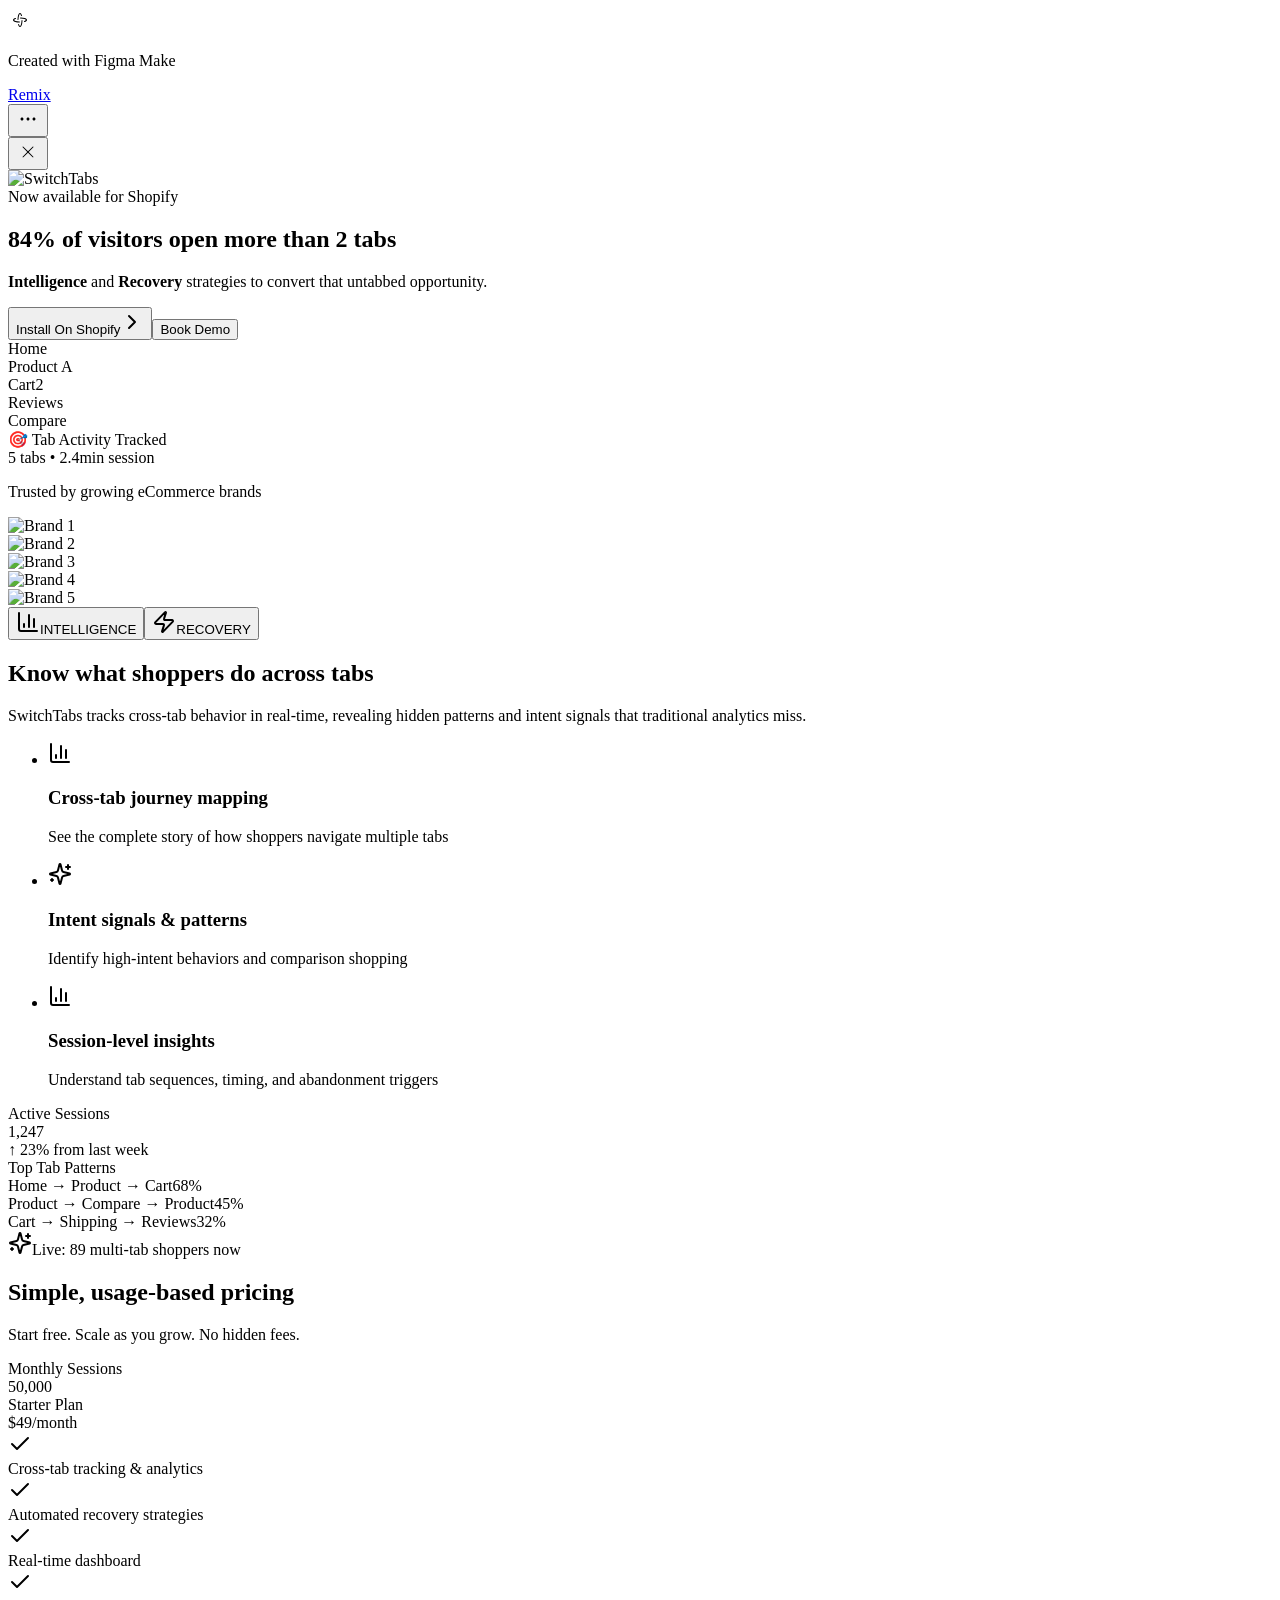
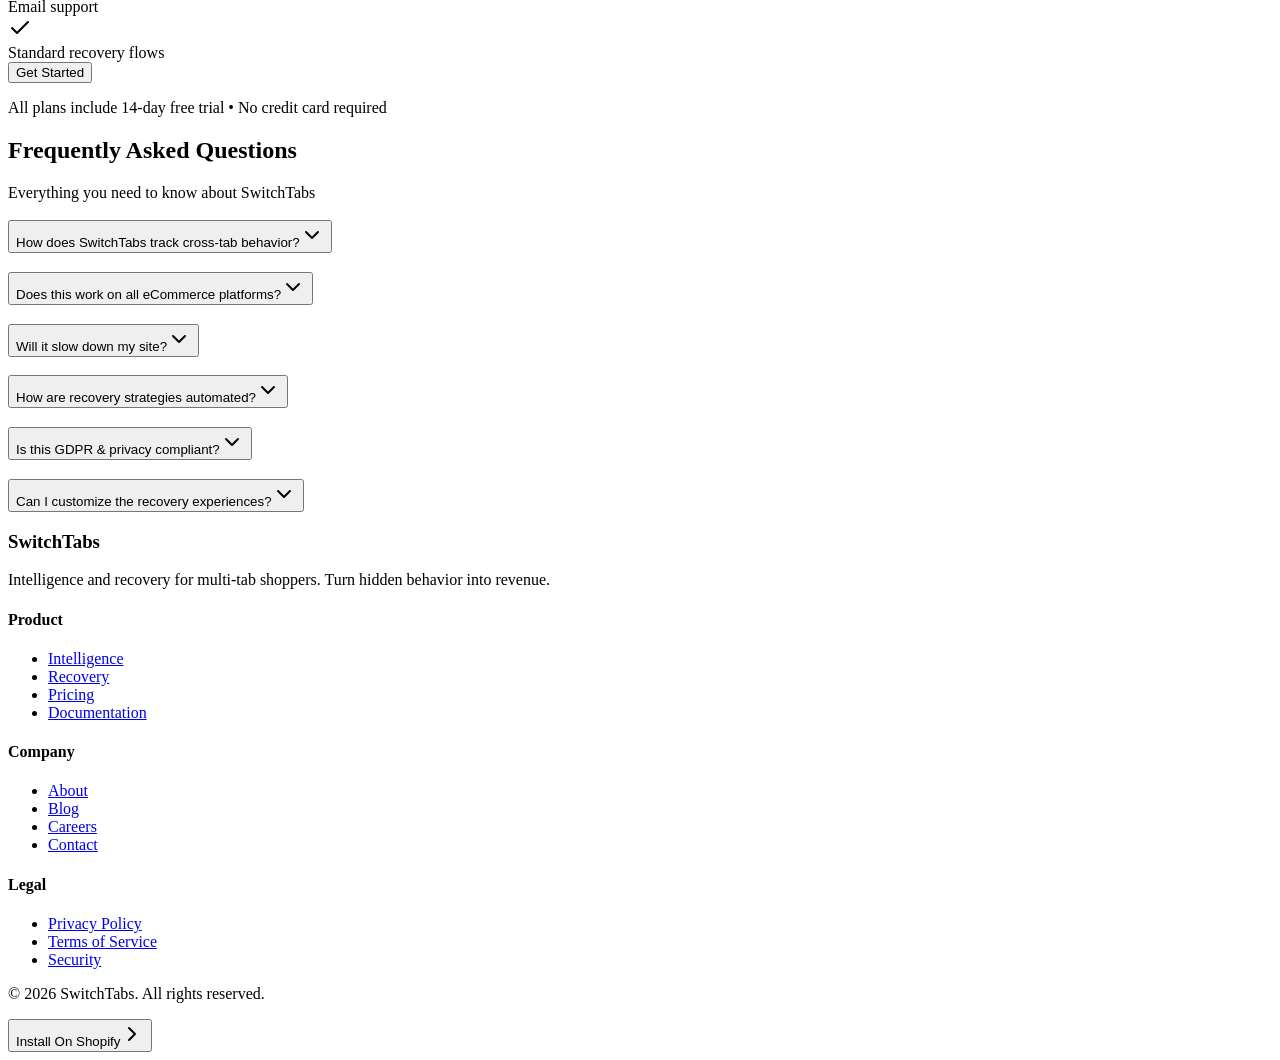
==== index.html @ b279d497 "Rename Landing Page Design Brief.html to index.html" ====
<!DOCTYPE html>
<!-- saved from url=(0042)https://retain-orchid-88160897.figma.site/ -->
<html lang="en"><head><meta http-equiv="Content-Type" content="text/html; charset=UTF-8">
    
    <noscript>
      <style>
        #container {
          display: none;
        }
      </style>
    </noscript>

    <meta name="viewport" content="width=device-width, initial-scale=1">
    <meta name="color-scheme" content="light dark">
    <link rel="preload" href="https://retain-orchid-88160897.figma.site/_runtimes/sites-runtime.524e5e322d8de9afb69804a8611913d7773b389dcc40cdc056641567cb8bf22c.js" as="script" crossorigin="">
    <link rel="preload" href="https://retain-orchid-88160897.figma.site/_components/v2/9f3fc6604e89487a65cb650acb0ac60d84dbb69a.js" as="script" crossorigin="">
    <link rel="preload" href="https://retain-orchid-88160897.figma.site/_json/2f4dde04-8fb4-4e4d-8e6f-ac08b8f3ffda/_index.json" as="fetch">
        <style id="reset-css"> @layer figreset,figoverridable,reset,theme,base,figutils,components,utilities;@layer figoverridable{:root{font-synthesis:none}}@layer figutils{:root{--banner-height:48px;--banner-height-v2:40px;--full-height-with-banner:calc(100dvh - var(--banner-height))}@media (max-width:600px){.banner-v2-container{left:0 !important;right:0 !important;margin:0 auto !important}}.wrapper-with-banner .min-h-screen{min-height:var(--full-height-with-banner)}.wrapper-with-banner .h-screen{height:var(--full-height-with-banner)}}</style><style id="font-faces-0"></style><style id="body-background-color">body:has([data-breakpoint-id="node-0_4"]) { background-color: #fff }</style><style id="ssr-css">#container .css-uwf2km {position: relative; flex: 1 0 0; display: block;}#container .css-fou3uo {min-height: 1px; width: 100%; height: 100dvh;}#container .css-j9f0op {width: 100%; height: 100%;}</style><script>window.__serverRenderedCSSClassNames = {"css-uwf2km":"{\"position\":\"relative\",\"flex\":\"1 0 0\",\"display\":\"block\"}","css-fou3uo":"{\"minHeight\":1,\"width\":\"100%\",\"height\":\"100dvh\"}","css-j9f0op":"{\"width\":\"100%\",\"height\":\"100%\"}"}</script><meta id="meta-o192il" name="description" content="Empowering eCommerce businesses to track multi-tab shopper behavior and recover lost conversions through intelligent insights and automated strategies."><meta id="meta-q2nz3p" name="title" content="Landing Page Design Brief"><meta id="meta-yw3oin" name="robots" content="noindex"><meta id="meta-1ab1uk" name="twitter:card" content="summary_large_image"><meta id="meta-fnr44y" name="twitter:url" content="https://retain-orchid-88160897.figma.site/"><meta id="meta-brqwya" name="twitter:title" content="Landing Page Design Brief"><meta id="meta-2bnjno" name="twitter:description" content="Empowering eCommerce businesses to track multi-tab shopper behavior and recover lost conversions through intelligent insights and automated strategies."><meta id="meta-ixkr9v" property="og:title" content="Landing Page Design Brief"><meta id="meta-ahj6fz" property="og:description" content="Empowering eCommerce businesses to track multi-tab shopper behavior and recover lost conversions through intelligent insights and automated strategies."><meta id="meta-zfz6ci" property="og:type" content="website"><meta id="meta-oncyjb" property="og:url" content="https://retain-orchid-88160897.figma.site/"><meta id="meta-wm6vya" property="og:site_name" content="Landing Page Design Brief"><title id="title-snx2u8">Landing Page Design Brief</title>
    <link rel="stylesheet" href="./Landing Page Design Brief_files/9f3fc6604e89487a65cb650acb0ac60d84dbb69a.css">
  <style>
        .captureFixedShim { position: absolute !important; }
        .captureStickyShim { position: static !important; }
        .captureHeaderShim { position: relative !important; }
    </style></head>
  <body>
    
    
    <script data-template-id="country-code">window.__cf_country = "US"</script>
    <script type="module">
      import {SitesRuntime} from '/_runtimes/sites-runtime.524e5e322d8de9afb69804a8611913d7773b389dcc40cdc056641567cb8bf22c.js';
      const sitesRuntime = new SitesRuntime({
        container: document.getElementById('container'),
        env: 'published',
        bundleId: '2f4dde04-8fb4-4e4d-8e6f-ac08b8f3ffda',
        
        loadComponentsOverNetwork: true,
        assetsVersion: 'v11',
        fontsVersion: 'v1',
        videosVersion: 'v1',
        codeComponentsVersion: 'v2',
        withBaseStyles: false,
        reportingDomain: "https://www.figma.com",
        bundleCreationDate: '2026-05-12 19:03:16 UTC',
        isFigmake: true,
        enableMetaTags: true,
      });
    </script>
    
    <div id="container"><div><div class="css-dfrnoq css-tiz6eh css-9lfs0e banner-v2-container"><div class="css-jz9nkp"><svg width="24" height="24" fill="none" viewBox="0 0 24 24"><path fill="currentColor" d="M13.992 12a.5.5 0 0 1 .5.507l-.002.172c-.049 1.564-.265 2.983-.598 4.064-.189.615-.425 1.149-.71 1.54-.276.38-.67.717-1.182.717-.513 0-.906-.337-1.183-.717-.284-.391-.52-.925-.71-1.54l-.055-.185c-.09-.322.175-.626.508-.605a.52.52 0 0 1 .467.375l.036.121c.173.561.369.98.563 1.246.2.276.333.305.374.305s.172-.028.374-.305c.194-.266.39-.685.562-1.246.3-.977.507-2.304.554-3.799l.002-.158a.5.5 0 0 1 .5-.492M7.44 10.054c.322-.091.625.173.606.506a.52.52 0 0 1-.374.467l-.122.037c-.56.172-.98.368-1.246.562-.277.202-.304.335-.304.374 0 .04.027.172.304.374.267.194.685.39 1.246.563.977.3 2.304.506 3.8.553l.157.002a.5.5 0 0 1-.015 1l-.171-.003c-1.564-.049-2.983-.264-4.065-.596-.614-.19-1.148-.426-1.54-.71C5.336 12.906 5 12.513 5 12s.336-.906.716-1.183c.392-.284.926-.52 1.54-.71zm5.238-.543c1.564.048 2.983.264 4.065.596.615.19 1.149.426 1.54.71.38.277.717.67.717 1.183s-.337.906-.717 1.183c-.391.284-.925.52-1.54.71q-.09.027-.185.053c-.322.09-.625-.174-.605-.508a.52.52 0 0 1 .374-.465l.122-.037c.561-.172.98-.368 1.246-.562.277-.202.305-.335.305-.374 0-.04-.028-.172-.305-.374-.267-.194-.685-.39-1.246-.562-.977-.301-2.304-.508-3.799-.554l-.158-.002a.5.5 0 0 1 .015-1zM12 5c.512 0 .906.337 1.182.717.285.391.521.925.71 1.54q.028.09.054.183a.484.484 0 0 1-.508.606.52.52 0 0 1-.467-.375l-.035-.12c-.172-.561-.368-.98-.562-1.246C12.172 6.028 12.039 6 12 6c-.04 0-.174.029-.374.305-.194.266-.39.685-.563 1.246-.31 1.01-.52 2.393-.558 3.949A.51.51 0 0 1 10 12a.49.49 0 0 1-.495-.5c.038-1.634.257-3.12.602-4.243.19-.615.426-1.149.71-1.54.277-.38.67-.717 1.183-.717"></path></svg></div><div class="css-tac7ah css-fv2w59 css-jz9nkp"><p>Created with Figma Make</p></div><div class="css-btxgt9 css-1oikgb"><a target="_blank" class="css-1rac9t css-jiif37 css-1tgquk css-s68fi5" href="https://www.figma.com/community/file/1635022629105090418?openSignupModal=true" rel="noreferrer">Remix</a><div class="css-jynhwj css-1oikgb"><button class="css-j6tnvc css-5zh4d7" title="More options" aria-label="More options"><svg width="24" height="24" fill="none" viewBox="0 0 24 24"><path fill="currentColor" d="M6 10.5C6.82843 10.5 7.5 11.1716 7.5 12C7.5 12.8284 6.82843 13.5 6 13.5C5.17157 13.5 4.5 12.8284 4.5 12C4.5 11.1716 5.17157 10.5 6 10.5ZM12 10.5C12.8284 10.5 13.5 11.1716 13.5 12C13.5 12.8284 12.8284 13.5 12 13.5C11.1716 13.5 10.5 12.8284 10.5 12C10.5 11.1716 11.1716 10.5 12 10.5ZM18 10.5C18.8284 10.5 19.5 11.1716 19.5 12C19.5 12.8284 18.8284 13.5 18 13.5C17.1716 13.5 16.5 12.8284 16.5 12C16.5 11.1716 17.1716 10.5 18 10.5Z"></path></svg></button></div><div class="css-jynhwj css-1oikgb"><button class="css-j6tnvc css-5zh4d7" aria-label="Close" title="Close"><svg width="24" height="24" fill="none" viewBox="0 0 24 24"><path fill="currentColor" d="M16.6465 6.64648C16.8417 6.45122 17.1583 6.45122 17.3535 6.64648C17.5488 6.84175 17.5488 7.15825 17.3535 7.35352L12.707 12L17.3535 16.6465C17.5488 16.8417 17.5488 17.1583 17.3535 17.3535C17.1583 17.5488 16.8417 17.5488 16.6465 17.3535L12 12.707L7.35352 17.3535C7.15825 17.5488 6.84175 17.5488 6.64648 17.3535C6.45122 17.1583 6.45122 16.8417 6.64648 16.6465L11.293 12L6.64648 7.35352C6.45127 7.15825 6.45124 6.84173 6.64648 6.64648C6.84173 6.45129 7.15827 6.45129 7.35352 6.64648L12 11.293L16.6465 6.64648Z"></path></svg></button></div></div></div><div><div class="tailwind css-uwf2km css-55ua1m"><div class="min-h-screen bg-white"><section class="relative overflow-hidden bg-gradient-to-b from-blue-50 to-white py-20 px-6"><div class="mx-auto max-w-7xl"><div class="text-center"><div class="mb-8 flex justify-center"><img src="./Landing Page Design Brief_files/transparent_logo.baf14903.png" alt="SwitchTabs" class="h-[320px] md:h-[400px] mx-[0px] my-[-164px]"></div><div class="mb-8 inline-flex items-center gap-2 rounded-full border border-blue-200 bg-white px-4 py-2 shadow-sm"><div class="h-2 w-2 rounded-full bg-blue-600 animate-pulse"></div><span class="text-sm text-gray-700">Now available for Shopify</span></div><h1 class="mx-auto mb-6 max-w-4xl text-5xl md:text-6xl lg:text-7xl tracking-tight text-gray-900"><span class="font-bold">84% of visitors</span> open more than 2 tabs</h1><p class="mx-auto mb-8 max-w-2xl text-lg md:text-xl text-gray-600 leading-relaxed"> <strong>Intelligence</strong> and <strong>Recovery</strong> strategies to convert that untabbed opportunity.</p><div class="flex flex-col sm:flex-row gap-4 justify-center items-center mb-12"><button class="group flex items-center gap-2 rounded-lg bg-blue-600 px-8 py-4 text-white shadow-lg hover:bg-blue-700 transition-all hover:shadow-xl">Install On Shopify<svg xmlns="http://www.w3.org/2000/svg" width="24" height="24" viewBox="0 0 24 24" fill="none" stroke="currentColor" stroke-width="2" stroke-linecap="round" stroke-linejoin="round" class="lucide lucide-chevron-right h-5 w-5 group-hover:translate-x-1 transition-transform"><path d="m9 18 6-6-6-6"></path></svg></button><button class="rounded-lg border-2 border-gray-300 bg-white px-8 py-4 text-gray-700 hover:border-gray-400 transition-all">Book Demo</button></div><div class="mx-auto max-w-5xl"><div class="relative mx-auto max-w-4xl"><div class="rounded-t-lg border border-b-0 border-gray-300 bg-gray-100 p-3"><div class="flex items-center gap-2"><div class="flex gap-1.5"><div class="h-3 w-3 rounded-full bg-red-500"></div><div class="h-3 w-3 rounded-full bg-yellow-500"></div><div class="h-3 w-3 rounded-full bg-green-500"></div></div><div class="flex-1 flex gap-2 ml-4"><div class="relative flex items-center gap-2 rounded-t-lg px-4 py-2 bg-white border-t border-x border-gray-300 transition-colors"><span class="text-sm text-gray-700">Home</span></div><div class="relative flex items-center gap-2 rounded-t-lg px-4 py-2 bg-gray-200 hover:bg-gray-300 transition-colors"><span class="text-sm text-gray-700">Product A</span></div><div class="relative flex items-center gap-2 rounded-t-lg px-4 py-2 bg-gray-200 hover:bg-gray-300 transition-colors"><span class="text-sm text-gray-700">Cart</span><span class="flex h-5 w-5 items-center justify-center rounded-full bg-blue-600 text-xs text-white">2</span></div><div class="relative flex items-center gap-2 rounded-t-lg px-4 py-2 bg-gray-200 hover:bg-gray-300 transition-colors"><span class="text-sm text-gray-700">Reviews</span></div><div class="relative flex items-center gap-2 rounded-t-lg px-4 py-2 bg-gray-200 hover:bg-gray-300 transition-colors"><span class="text-sm text-gray-700">Compare</span></div></div></div></div><div class="rounded-b-lg border border-gray-300 bg-white p-12 shadow-2xl"><div class="grid grid-cols-3 gap-6 opacity-60"><div class="h-32 rounded bg-gray-200 animate-pulse"></div><div class="h-32 rounded bg-gray-200 animate-pulse delay-100"></div><div class="h-32 rounded bg-gray-200 animate-pulse delay-200"></div></div></div><div class="absolute -right-8 top-1/2 -translate-y-1/2 rounded-lg border border-blue-300 bg-blue-50 p-4 shadow-lg"><div class="text-sm font-medium text-blue-900">🎯 Tab Activity Tracked</div><div class="text-xs text-blue-700 mt-1">5 tabs • 2.4min session</div></div></div></div><div class="mt-16"><p class="mb-6 text-sm text-gray-500 uppercase tracking-wide">Trusted by growing eCommerce brands</p><div class="flex flex-wrap justify-center items-center gap-8 opacity-60"><div class="h-20"><img src="./Landing Page Design Brief_files/logo_3.2b1b0cbe.png" alt="Brand 1" class="h-full object-contain"></div><div class="h-12"><img src="./Landing Page Design Brief_files/logo_4.e0a86a70.png" alt="Brand 2" class="h-full object-contain"></div><div class="h-20"><img src="./Landing Page Design Brief_files/logo_6.b3190b1f.png" alt="Brand 3" class="h-full object-contain"></div><div class="h-12"><img src="./Landing Page Design Brief_files/logo_7.82c723a5.png" alt="Brand 4" class="h-full object-contain"></div><div class="h-20"><img src="./Landing Page Design Brief_files/logo_9.08905176.png" alt="Brand 5" class="h-full object-contain"></div></div></div></div></div></section><section class="bg-white py-24 px-6 mx-[0px] my-[-87px]"><div class="mx-auto max-w-7xl"><div class="mb-12 flex justify-center"><div class="inline-flex rounded-lg border border-gray-300 bg-gray-50 p-1 shadow-sm"><button class="flex items-center gap-2 rounded-md px-8 py-4 transition-all bg-white text-blue-600 shadow-md"><svg xmlns="http://www.w3.org/2000/svg" width="24" height="24" viewBox="0 0 24 24" fill="none" stroke="currentColor" stroke-width="2" stroke-linecap="round" stroke-linejoin="round" class="lucide lucide-chart-column h-5 w-5"><path d="M3 3v16a2 2 0 0 0 2 2h16"></path><path d="M18 17V9"></path><path d="M13 17V5"></path><path d="M8 17v-3"></path></svg><span>INTELLIGENCE</span></button><button class="flex items-center gap-2 rounded-md px-8 py-4 transition-all text-gray-600 hover:text-gray-900"><svg xmlns="http://www.w3.org/2000/svg" width="24" height="24" viewBox="0 0 24 24" fill="none" stroke="currentColor" stroke-width="2" stroke-linecap="round" stroke-linejoin="round" class="lucide lucide-zap h-5 w-5"><path d="M4 14a1 1 0 0 1-.78-1.63l9.9-10.2a.5.5 0 0 1 .86.46l-1.92 6.02A1 1 0 0 0 13 10h7a1 1 0 0 1 .78 1.63l-9.9 10.2a.5.5 0 0 1-.86-.46l1.92-6.02A1 1 0 0 0 11 14z"></path></svg><span>RECOVERY</span></button></div></div><div class="grid gap-12 lg:grid-cols-2 items-center"><div><h2 class="mb-4 text-4xl md:text-5xl text-gray-900">Know what shoppers do across tabs</h2><p class="mb-6 text-lg text-gray-600 leading-relaxed">SwitchTabs tracks cross-tab behavior in real-time, revealing hidden patterns and intent signals that traditional analytics miss.</p><ul class="space-y-4"><li class="flex gap-4"><div class="flex h-10 w-10 shrink-0 items-center justify-center rounded-lg bg-gray-100"><svg xmlns="http://www.w3.org/2000/svg" width="24" height="24" viewBox="0 0 24 24" fill="none" stroke="currentColor" stroke-width="2" stroke-linecap="round" stroke-linejoin="round" class="lucide lucide-chart-column h-5 w-5 text-blue-600"><path d="M3 3v16a2 2 0 0 0 2 2h16"></path><path d="M18 17V9"></path><path d="M13 17V5"></path><path d="M8 17v-3"></path></svg></div><div><h3 class="mb-1 text-gray-900">Cross-tab journey mapping</h3><p class="text-gray-600">See the complete story of how shoppers navigate multiple tabs</p></div></li><li class="flex gap-4"><div class="flex h-10 w-10 shrink-0 items-center justify-center rounded-lg bg-gray-100"><svg xmlns="http://www.w3.org/2000/svg" width="24" height="24" viewBox="0 0 24 24" fill="none" stroke="currentColor" stroke-width="2" stroke-linecap="round" stroke-linejoin="round" class="lucide lucide-sparkles h-5 w-5 text-blue-600"><path d="M9.937 15.5A2 2 0 0 0 8.5 14.063l-6.135-1.582a.5.5 0 0 1 0-.962L8.5 9.936A2 2 0 0 0 9.937 8.5l1.582-6.135a.5.5 0 0 1 .963 0L14.063 8.5A2 2 0 0 0 15.5 9.937l6.135 1.581a.5.5 0 0 1 0 .964L15.5 14.063a2 2 0 0 0-1.437 1.437l-1.582 6.135a.5.5 0 0 1-.963 0z"></path><path d="M20 3v4"></path><path d="M22 5h-4"></path><path d="M4 17v2"></path><path d="M5 18H3"></path></svg></div><div><h3 class="mb-1 text-gray-900">Intent signals &amp; patterns</h3><p class="text-gray-600">Identify high-intent behaviors and comparison shopping</p></div></li><li class="flex gap-4"><div class="flex h-10 w-10 shrink-0 items-center justify-center rounded-lg bg-gray-100"><svg xmlns="http://www.w3.org/2000/svg" width="24" height="24" viewBox="0 0 24 24" fill="none" stroke="currentColor" stroke-width="2" stroke-linecap="round" stroke-linejoin="round" class="lucide lucide-chart-column h-5 w-5 text-blue-600"><path d="M3 3v16a2 2 0 0 0 2 2h16"></path><path d="M18 17V9"></path><path d="M13 17V5"></path><path d="M8 17v-3"></path></svg></div><div><h3 class="mb-1 text-gray-900">Session-level insights</h3><p class="text-gray-600">Understand tab sequences, timing, and abandonment triggers</p></div></li></ul></div><div class="rounded-2xl border border-gray-200 bg-gradient-to-br from-blue-50 to-white p-8 shadow-xl"><div class="space-y-4"><div class="rounded-lg border border-blue-200 bg-white p-4"><div class="mb-2 text-sm text-gray-600">Active Sessions</div><div class="text-3xl text-gray-900">1,247</div><div class="text-sm text-green-600">↑ 23% from last week</div></div><div class="rounded-lg border border-blue-200 bg-white p-4"><div class="mb-3 text-sm text-gray-600">Top Tab Patterns</div><div class="space-y-2"><div><div class="mb-1 flex justify-between text-sm"><span class="text-gray-700">Home → Product → Cart</span><span class="text-gray-500">68%</span></div><div class="h-2 rounded-full bg-gray-200"><div class="h-2 rounded-full bg-blue-600" style="width: 68%;"></div></div></div><div><div class="mb-1 flex justify-between text-sm"><span class="text-gray-700">Product → Compare → Product</span><span class="text-gray-500">45%</span></div><div class="h-2 rounded-full bg-gray-200"><div class="h-2 rounded-full bg-blue-600" style="width: 45%;"></div></div></div><div><div class="mb-1 flex justify-between text-sm"><span class="text-gray-700">Cart → Shipping → Reviews</span><span class="text-gray-500">32%</span></div><div class="h-2 rounded-full bg-gray-200"><div class="h-2 rounded-full bg-blue-600" style="width: 32%;"></div></div></div></div></div><div class="rounded-lg border border-blue-200 bg-blue-600 p-4 text-white"><div class="flex items-center gap-2"><svg xmlns="http://www.w3.org/2000/svg" width="24" height="24" viewBox="0 0 24 24" fill="none" stroke="currentColor" stroke-width="2" stroke-linecap="round" stroke-linejoin="round" class="lucide lucide-sparkles h-5 w-5"><path d="M9.937 15.5A2 2 0 0 0 8.5 14.063l-6.135-1.582a.5.5 0 0 1 0-.962L8.5 9.936A2 2 0 0 0 9.937 8.5l1.582-6.135a.5.5 0 0 1 .963 0L14.063 8.5A2 2 0 0 0 15.5 9.937l6.135 1.581a.5.5 0 0 1 0 .964L15.5 14.063a2 2 0 0 0-1.437 1.437l-1.582 6.135a.5.5 0 0 1-.963 0z"></path><path d="M20 3v4"></path><path d="M22 5h-4"></path><path d="M4 17v2"></path><path d="M5 18H3"></path></svg><span>Live: 89 multi-tab shoppers now</span></div></div></div></div></div></div></section><section class="bg-gradient-to-b from-white to-gray-50 py-24 px-6"><div class="mx-auto max-w-4xl"><div class="text-center mb-12"><h2 class="mb-4 text-4xl md:text-5xl text-gray-900">Simple, usage-based pricing</h2><p class="text-lg text-gray-600">Start free. Scale as you grow. No hidden fees.</p></div><div class="rounded-2xl border border-gray-200 bg-white p-8 md:p-12 shadow-xl"><div class="mb-8"><div class="mb-6 text-center"><div class="mb-2 text-sm text-gray-600">Monthly Sessions</div><div class="text-5xl text-gray-900">50,000</div></div><span dir="ltr" data-orientation="horizontal" aria-disabled="false" class="relative flex h-6 w-full touch-none items-center" style="--radix-slider-thumb-transform: translateX(-50%);"><span data-orientation="horizontal" class="relative h-2 w-full grow rounded-full bg-gray-200"><span data-orientation="horizontal" class="absolute h-full rounded-full bg-gradient-to-r from-blue-600 to-violet-600" style="left: 0%; right: 80%;"></span></span><span style="transform: var(--radix-slider-thumb-transform); position: absolute; left: calc(20% + 7.2px);"><span role="slider" aria-label="Sessions" aria-valuemin="0" aria-valuemax="5" aria-orientation="horizontal" data-orientation="horizontal" tabindex="0" class="block h-6 w-6 rounded-full bg-white border-2 border-blue-600 shadow-lg hover:bg-blue-50 focus:outline-none focus:ring-4 focus:ring-blue-200" data-radix-collection-item="" aria-valuenow="1" style=""></span></span></span></div><div class="text-center mb-8 py-8 border-y border-gray-200"><div class="mb-2 text-sm text-gray-600">Starter Plan</div><div class="flex items-baseline justify-center gap-2"><span class="text-5xl text-gray-900">$49</span><span class="text-gray-600">/month</span></div></div><div class="space-y-3 mb-8"><div class="flex items-center gap-3"><div class="flex h-6 w-6 shrink-0 items-center justify-center rounded-full bg-blue-100"><svg xmlns="http://www.w3.org/2000/svg" width="24" height="24" viewBox="0 0 24 24" fill="none" stroke="currentColor" stroke-width="2" stroke-linecap="round" stroke-linejoin="round" class="lucide lucide-check h-4 w-4 text-blue-600"><path d="M20 6 9 17l-5-5"></path></svg></div><span class="text-gray-700">Cross-tab tracking &amp; analytics</span></div><div class="flex items-center gap-3"><div class="flex h-6 w-6 shrink-0 items-center justify-center rounded-full bg-blue-100"><svg xmlns="http://www.w3.org/2000/svg" width="24" height="24" viewBox="0 0 24 24" fill="none" stroke="currentColor" stroke-width="2" stroke-linecap="round" stroke-linejoin="round" class="lucide lucide-check h-4 w-4 text-blue-600"><path d="M20 6 9 17l-5-5"></path></svg></div><span class="text-gray-700">Automated recovery strategies</span></div><div class="flex items-center gap-3"><div class="flex h-6 w-6 shrink-0 items-center justify-center rounded-full bg-blue-100"><svg xmlns="http://www.w3.org/2000/svg" width="24" height="24" viewBox="0 0 24 24" fill="none" stroke="currentColor" stroke-width="2" stroke-linecap="round" stroke-linejoin="round" class="lucide lucide-check h-4 w-4 text-blue-600"><path d="M20 6 9 17l-5-5"></path></svg></div><span class="text-gray-700">Real-time dashboard</span></div><div class="flex items-center gap-3"><div class="flex h-6 w-6 shrink-0 items-center justify-center rounded-full bg-blue-100"><svg xmlns="http://www.w3.org/2000/svg" width="24" height="24" viewBox="0 0 24 24" fill="none" stroke="currentColor" stroke-width="2" stroke-linecap="round" stroke-linejoin="round" class="lucide lucide-check h-4 w-4 text-blue-600"><path d="M20 6 9 17l-5-5"></path></svg></div><span class="text-gray-700">Email support</span></div><div class="flex items-center gap-3"><div class="flex h-6 w-6 shrink-0 items-center justify-center rounded-full bg-blue-100"><svg xmlns="http://www.w3.org/2000/svg" width="24" height="24" viewBox="0 0 24 24" fill="none" stroke="currentColor" stroke-width="2" stroke-linecap="round" stroke-linejoin="round" class="lucide lucide-check h-4 w-4 text-blue-600"><path d="M20 6 9 17l-5-5"></path></svg></div><span class="text-gray-700">Standard recovery flows</span></div></div><button class="w-full rounded-lg bg-blue-600 px-6 py-4 text-white hover:bg-blue-700 transition-colors shadow-lg hover:shadow-xl">Get Started</button></div><p class="mt-6 text-center text-sm text-gray-500">All plans include 14-day free trial • No credit card required</p></div></section><section class="bg-white py-24 px-6"><div class="mx-auto max-w-3xl"><div class="mb-12 text-center"><h2 class="mb-4 text-4xl md:text-5xl text-gray-900">Frequently Asked Questions</h2><p class="text-lg text-gray-600">Everything you need to know about SwitchTabs</p></div><div class="space-y-4" data-orientation="vertical"><div data-state="closed" data-orientation="vertical" class="rounded-lg border border-gray-200 bg-white px-6 shadow-sm overflow-hidden"><h3 data-orientation="vertical" data-state="closed"><button type="button" aria-controls="radix-:r1:" aria-expanded="false" data-state="closed" data-orientation="vertical" id="radix-:r0:" class="group flex w-full items-center justify-between py-5 text-left transition-all" data-radix-collection-item=""><span class="text-gray-900 pr-4">How does SwitchTabs track cross-tab behavior?</span><svg xmlns="http://www.w3.org/2000/svg" width="24" height="24" viewBox="0 0 24 24" fill="none" stroke="currentColor" stroke-width="2" stroke-linecap="round" stroke-linejoin="round" class="lucide lucide-chevron-down h-5 w-5 shrink-0 text-gray-500 transition-transform duration-200 group-data-[state=open]:rotate-180"><path d="m6 9 6 6 6-6"></path></svg></button></h3><div data-state="closed" id="radix-:r1:" hidden="" role="region" aria-labelledby="radix-:r0:" data-orientation="vertical" class="overflow-hidden text-gray-600 data-[state=closed]:animate-[accordion-up_200ms_ease-out] data-[state=open]:animate-[accordion-down_200ms_ease-out]" style="--radix-accordion-content-height: var(--radix-collapsible-content-height); --radix-accordion-content-width: var(--radix-collapsible-content-width);"></div></div><div data-state="closed" data-orientation="vertical" class="rounded-lg border border-gray-200 bg-white px-6 shadow-sm overflow-hidden"><h3 data-orientation="vertical" data-state="closed"><button type="button" aria-controls="radix-:r3:" aria-expanded="false" data-state="closed" data-orientation="vertical" id="radix-:r2:" class="group flex w-full items-center justify-between py-5 text-left transition-all" data-radix-collection-item=""><span class="text-gray-900 pr-4">Does this work on all eCommerce platforms?</span><svg xmlns="http://www.w3.org/2000/svg" width="24" height="24" viewBox="0 0 24 24" fill="none" stroke="currentColor" stroke-width="2" stroke-linecap="round" stroke-linejoin="round" class="lucide lucide-chevron-down h-5 w-5 shrink-0 text-gray-500 transition-transform duration-200 group-data-[state=open]:rotate-180"><path d="m6 9 6 6 6-6"></path></svg></button></h3><div data-state="closed" id="radix-:r3:" hidden="" role="region" aria-labelledby="radix-:r2:" data-orientation="vertical" class="overflow-hidden text-gray-600 data-[state=closed]:animate-[accordion-up_200ms_ease-out] data-[state=open]:animate-[accordion-down_200ms_ease-out]" style="--radix-accordion-content-height: var(--radix-collapsible-content-height); --radix-accordion-content-width: var(--radix-collapsible-content-width);"></div></div><div data-state="closed" data-orientation="vertical" class="rounded-lg border border-gray-200 bg-white px-6 shadow-sm overflow-hidden"><h3 data-orientation="vertical" data-state="closed"><button type="button" aria-controls="radix-:r5:" aria-expanded="false" data-state="closed" data-orientation="vertical" id="radix-:r4:" class="group flex w-full items-center justify-between py-5 text-left transition-all" data-radix-collection-item=""><span class="text-gray-900 pr-4">Will it slow down my site?</span><svg xmlns="http://www.w3.org/2000/svg" width="24" height="24" viewBox="0 0 24 24" fill="none" stroke="currentColor" stroke-width="2" stroke-linecap="round" stroke-linejoin="round" class="lucide lucide-chevron-down h-5 w-5 shrink-0 text-gray-500 transition-transform duration-200 group-data-[state=open]:rotate-180"><path d="m6 9 6 6 6-6"></path></svg></button></h3><div data-state="closed" id="radix-:r5:" hidden="" role="region" aria-labelledby="radix-:r4:" data-orientation="vertical" class="overflow-hidden text-gray-600 data-[state=closed]:animate-[accordion-up_200ms_ease-out] data-[state=open]:animate-[accordion-down_200ms_ease-out]" style="--radix-accordion-content-height: var(--radix-collapsible-content-height); --radix-accordion-content-width: var(--radix-collapsible-content-width);"></div></div><div data-state="closed" data-orientation="vertical" class="rounded-lg border border-gray-200 bg-white px-6 shadow-sm overflow-hidden"><h3 data-orientation="vertical" data-state="closed"><button type="button" aria-controls="radix-:r7:" aria-expanded="false" data-state="closed" data-orientation="vertical" id="radix-:r6:" class="group flex w-full items-center justify-between py-5 text-left transition-all" data-radix-collection-item=""><span class="text-gray-900 pr-4">How are recovery strategies automated?</span><svg xmlns="http://www.w3.org/2000/svg" width="24" height="24" viewBox="0 0 24 24" fill="none" stroke="currentColor" stroke-width="2" stroke-linecap="round" stroke-linejoin="round" class="lucide lucide-chevron-down h-5 w-5 shrink-0 text-gray-500 transition-transform duration-200 group-data-[state=open]:rotate-180"><path d="m6 9 6 6 6-6"></path></svg></button></h3><div data-state="closed" id="radix-:r7:" hidden="" role="region" aria-labelledby="radix-:r6:" data-orientation="vertical" class="overflow-hidden text-gray-600 data-[state=closed]:animate-[accordion-up_200ms_ease-out] data-[state=open]:animate-[accordion-down_200ms_ease-out]" style="--radix-accordion-content-height: var(--radix-collapsible-content-height); --radix-accordion-content-width: var(--radix-collapsible-content-width);"></div></div><div data-state="closed" data-orientation="vertical" class="rounded-lg border border-gray-200 bg-white px-6 shadow-sm overflow-hidden"><h3 data-orientation="vertical" data-state="closed"><button type="button" aria-controls="radix-:r9:" aria-expanded="false" data-state="closed" data-orientation="vertical" id="radix-:r8:" class="group flex w-full items-center justify-between py-5 text-left transition-all" data-radix-collection-item=""><span class="text-gray-900 pr-4">Is this GDPR &amp; privacy compliant?</span><svg xmlns="http://www.w3.org/2000/svg" width="24" height="24" viewBox="0 0 24 24" fill="none" stroke="currentColor" stroke-width="2" stroke-linecap="round" stroke-linejoin="round" class="lucide lucide-chevron-down h-5 w-5 shrink-0 text-gray-500 transition-transform duration-200 group-data-[state=open]:rotate-180"><path d="m6 9 6 6 6-6"></path></svg></button></h3><div data-state="closed" id="radix-:r9:" hidden="" role="region" aria-labelledby="radix-:r8:" data-orientation="vertical" class="overflow-hidden text-gray-600 data-[state=closed]:animate-[accordion-up_200ms_ease-out] data-[state=open]:animate-[accordion-down_200ms_ease-out]" style="--radix-accordion-content-height: var(--radix-collapsible-content-height); --radix-accordion-content-width: var(--radix-collapsible-content-width);"></div></div><div data-state="closed" data-orientation="vertical" class="rounded-lg border border-gray-200 bg-white px-6 shadow-sm overflow-hidden"><h3 data-orientation="vertical" data-state="closed"><button type="button" aria-controls="radix-:rb:" aria-expanded="false" data-state="closed" data-orientation="vertical" id="radix-:ra:" class="group flex w-full items-center justify-between py-5 text-left transition-all" data-radix-collection-item=""><span class="text-gray-900 pr-4">Can I customize the recovery experiences?</span><svg xmlns="http://www.w3.org/2000/svg" width="24" height="24" viewBox="0 0 24 24" fill="none" stroke="currentColor" stroke-width="2" stroke-linecap="round" stroke-linejoin="round" class="lucide lucide-chevron-down h-5 w-5 shrink-0 text-gray-500 transition-transform duration-200 group-data-[state=open]:rotate-180"><path d="m6 9 6 6 6-6"></path></svg></button></h3><div data-state="closed" id="radix-:rb:" hidden="" role="region" aria-labelledby="radix-:ra:" data-orientation="vertical" class="overflow-hidden text-gray-600 data-[state=closed]:animate-[accordion-up_200ms_ease-out] data-[state=open]:animate-[accordion-down_200ms_ease-out]" style="--radix-accordion-content-height: var(--radix-collapsible-content-height); --radix-accordion-content-width: var(--radix-collapsible-content-width);"></div></div></div></div></section><footer class="bg-gray-900 text-white py-16 px-6"><div class="mx-auto max-w-7xl"><div class="grid gap-12 md:grid-cols-2 lg:grid-cols-4 mb-12"><div><h3 class="mb-4 text-xl text-white">SwitchTabs</h3><p class="text-gray-400 leading-relaxed">Intelligence and recovery for multi-tab shoppers. Turn hidden behavior into revenue.</p></div><div><h4 class="mb-4 text-sm uppercase tracking-wide text-gray-400">Product</h4><ul class="space-y-2"><li><a href="https://retain-orchid-88160897.figma.site/#intelligence" class="text-gray-400 hover:text-white transition-colors">Intelligence</a></li><li><a href="https://retain-orchid-88160897.figma.site/#recovery" class="text-gray-400 hover:text-white transition-colors">Recovery</a></li><li><a href="https://retain-orchid-88160897.figma.site/#pricing" class="text-gray-400 hover:text-white transition-colors">Pricing</a></li><li><a href="https://retain-orchid-88160897.figma.site/#docs" class="text-gray-400 hover:text-white transition-colors">Documentation</a></li></ul></div><div><h4 class="mb-4 text-sm uppercase tracking-wide text-gray-400">Company</h4><ul class="space-y-2"><li><a href="https://retain-orchid-88160897.figma.site/#about" class="text-gray-400 hover:text-white transition-colors">About</a></li><li><a href="https://retain-orchid-88160897.figma.site/#blog" class="text-gray-400 hover:text-white transition-colors">Blog</a></li><li><a href="https://retain-orchid-88160897.figma.site/#careers" class="text-gray-400 hover:text-white transition-colors">Careers</a></li><li><a href="https://retain-orchid-88160897.figma.site/#contact" class="text-gray-400 hover:text-white transition-colors">Contact</a></li></ul></div><div><h4 class="mb-4 text-sm uppercase tracking-wide text-gray-400">Legal</h4><ul class="space-y-2"><li><a href="https://retain-orchid-88160897.figma.site/#privacy" class="text-gray-400 hover:text-white transition-colors">Privacy Policy</a></li><li><a href="https://retain-orchid-88160897.figma.site/#terms" class="text-gray-400 hover:text-white transition-colors">Terms of Service</a></li><li><a href="https://retain-orchid-88160897.figma.site/#security" class="text-gray-400 hover:text-white transition-colors">Security</a></li></ul></div></div><div class="border-t border-gray-800 pt-8"><div class="flex flex-col md:flex-row justify-between items-center gap-4"><p class="text-sm text-gray-400">© 2026 SwitchTabs. All rights reserved.</p><div class="flex gap-4 items-center"><button class="flex items-center gap-2 rounded-lg bg-blue-600 px-6 py-3 text-white hover:bg-blue-700 transition-colors">Install On Shopify<svg xmlns="http://www.w3.org/2000/svg" width="24" height="24" viewBox="0 0 24 24" fill="none" stroke="currentColor" stroke-width="2" stroke-linecap="round" stroke-linejoin="round" class="lucide lucide-chevron-right h-4 w-4"><path d="m9 18 6-6-6-6"></path></svg></button></div></div></div></div></footer></div></div></div></div></div>
    

     <noscript data-nosnippet="">
      <main style="height: 100vh; width: 100vw; background-color: white; display: flex; flex-direction: column; align-items: center; justify-content: center; text-align: center;">
        <h1 style="font-size: 24px; padding: 8px; color: black">
        This site requires JavaScript
        </h1>
        <p style="font-size: 16px; padding: 8px; color: #00000080">To view this website, enable JavaScript in your browser settings and reload the page.</p>
        <form style="margin-top: 12px;" action="">
          <button type="submit" style="font-size: 14px; color: black; border: 1px solid #0000001a; border-radius: 5px; width: 256px; height: 32px;">
          Reload page
          </button>
        </form>
      </main>
    </noscript>
  

<div id="ss-hints" style="position: fixed; top: 0px; left: 0px; width: 100%; height: 100%; z-index: 10000; pointer-events: none;"><template shadowrootmode="open"><style>
        * {
            margin: 0;
            padding: 0;
            box-sizing: border-box;
            font-family: "Noto Sans", sans-serif;
        }
        
        button {
            padding: 0;
            border: none;
            font: inherit;
            color: inherit;
            background-color: transparent;
            cursor: pointer;
        }
        
        #content-shortcut-hint {
            position: absolute;
            top: 15px;
            right: 335px;
        }
        
        .tooltip{
            display: flex;
            flex-direction: column;
            position: relative;
            color: #181D27;
            gap: 16px;
            width: 365px;
            padding: 25px;
            background-color: #ffffff;
            border-radius: 10px;
            box-shadow: 0px 0px 20px 0px rgba(185, 185, 185, 0.6);
            z-index: 1000;
            pointer-events: auto;
        }
        
        .tooltip__header{
            display: flex;
            justify-content: space-between;
            align-items: center;
        }
        
        .tooltip__icon{
            height: 20px;
            width: 20px;
        }
        
        .tooltip__title{
            display: flex;
            align-items: center;
            gap: 8px;
        }
        
        .tooltip__title h3{
            font-size: 18px;
            font-weight: 600;
        }
        
        .tooltip__close{
            padding: 0;
            margin: 0;
            width: 24px;
            height: 24px;
            display: flex;
            align-items: center;
            justify-content: center;
        }

        .tooltip__close:hover img{
            filter: brightness(0) saturate(100%) invert(7%) sepia(7%) saturate(3579%) hue-rotate(181deg) brightness(98%) contrast(90%);
        }
        
        .tooltip__content{
            display: flex;
            flex-direction: column;
            gap: 5px;
        }
        
        .tooltip__subtitle{
            font-size: 14px;
            font-weight: 400;
        }
        
        .tooltip__stats{
            font-size: 12px;
            font-weight: 400;
            color: #717680;
        }
        
        .tooltip__actions{
            display: flex;
            justify-content: space-between;
            align-items: center;
            gap: 10px;
        }
        
        .tooltip__settings{
            border: 1px solid transparent;
            padding: 6px 0;
            border-radius: 5px;
            color: #717680;
            font-size: 14px;
            font-weight: 700;
            display: flex;
            align-items: center;
            gap: 8px;
            width: 100%;
            padding-left: 5px;
        }
        
        .tooltip__settings:hover{
            border: 1px solid #86CB3C;
            color: #181D27;
        }
        
        .tooltip__settings:hover img,
        .tooltip__settings-text:hover{
            filter: brightness(0) saturate(100%) invert(7%) sepia(7%) saturate(3579%) hue-rotate(181deg) brightness(98%) contrast(90%);
        }
        
        .tooltip__confirm{
            background: #86CB3C;
            border: 1px solid #86CB3C;
            padding: 6px 0;
            border-radius: 5px;
            color: #181D27;
            width: 100%;
            font-size: 14px;
            font-weight: 700;
            display: flex;
            justify-content: center;
            align-items: center;
            gap: 8px;
        }
        
        .tooltip__confirm:hover{
            border: 1px solid #ACDC79;
            background: #ACDC79;
        }
        
        .tooltip__confirm:active{
            background: #86CB3C;
            border: 1px solid #86CB3C;
            color: #ffffff;
        }
        
        .tooltip--arrow-top::before{
            content: '';
            position: absolute;
            top: -10px;
            left: 50%;
            transform: translateX(-50%);
            width: 0;
            height: 0;
            border-left: 15px solid transparent;
            border-right: 15px solid transparent;
            border-bottom: 15px solid #ffffff;
        }
        
        .tooltip--arrow-left::before{
            content: '';
            position: absolute;
            top: 50%;
            left: -10px;
            transform: translateY(-50%);
            width: 0;
            height: 0;
            border-top: 15px solid transparent;
            border-bottom: 15px solid transparent;
            border-right: 15px solid #ffffff;
        }
        
        .tooltip--arrow-right::after{
            content: '';
            position: absolute;
            top: 50%;
            right: -10px;
            transform: translateY(-50%);
            width: 0;
            height: 0;
            border-top: 15px solid transparent;
            border-bottom: 15px solid transparent;
            border-left: 15px solid #ffffff;
        }
        
        .hidden{
            display: none;
        }
    </style><div><div id="content-shortcut-hint" class="tooltip tooltip--arrow-top hidden">
        <div class="tooltip__header">
            <div class="tooltip__title">
                <img src="chrome-extension://bkfigfepencfiandfhbiimpanljfbiej/assets/icons/logo-screen-capt-img.svg" alt="logo-screen-capt-img.svg" class="tooltip__icon"><img src="chrome-extension://bkfigfepencfiandfhbiimpanljfbiej/assets/icons/hints/short-snap.svg" alt="hints/short-snap.svg" class="tooltip__icon">
                <h3 class="tooltip__title">Alt + Shift + S</h3>
            </div>
            <button class="tooltip__close">
                <img src="chrome-extension://bkfigfepencfiandfhbiimpanljfbiej/assets/icons/selected-screen-close-img.svg" alt="close-icon">
            </button>
        </div>
        <div class="tooltip__content">
            <p class="tooltip__subtitle">Shortcut for <strong>Selected Area</strong> screenshot</p>
            
        </div>
        
        <div class="tooltip__actions">
            <button class="tooltip__settings">
                <img src="chrome-extension://bkfigfepencfiandfhbiimpanljfbiej/assets/icons/selected-screen-setting-img.svg" alt="settings-icon">
                <p class="tooltip__settings-text">Settings</p>
            </button>
            <button class="tooltip__confirm">Got it</button>
        </div>
    
    </div></div></template></div></body></html>
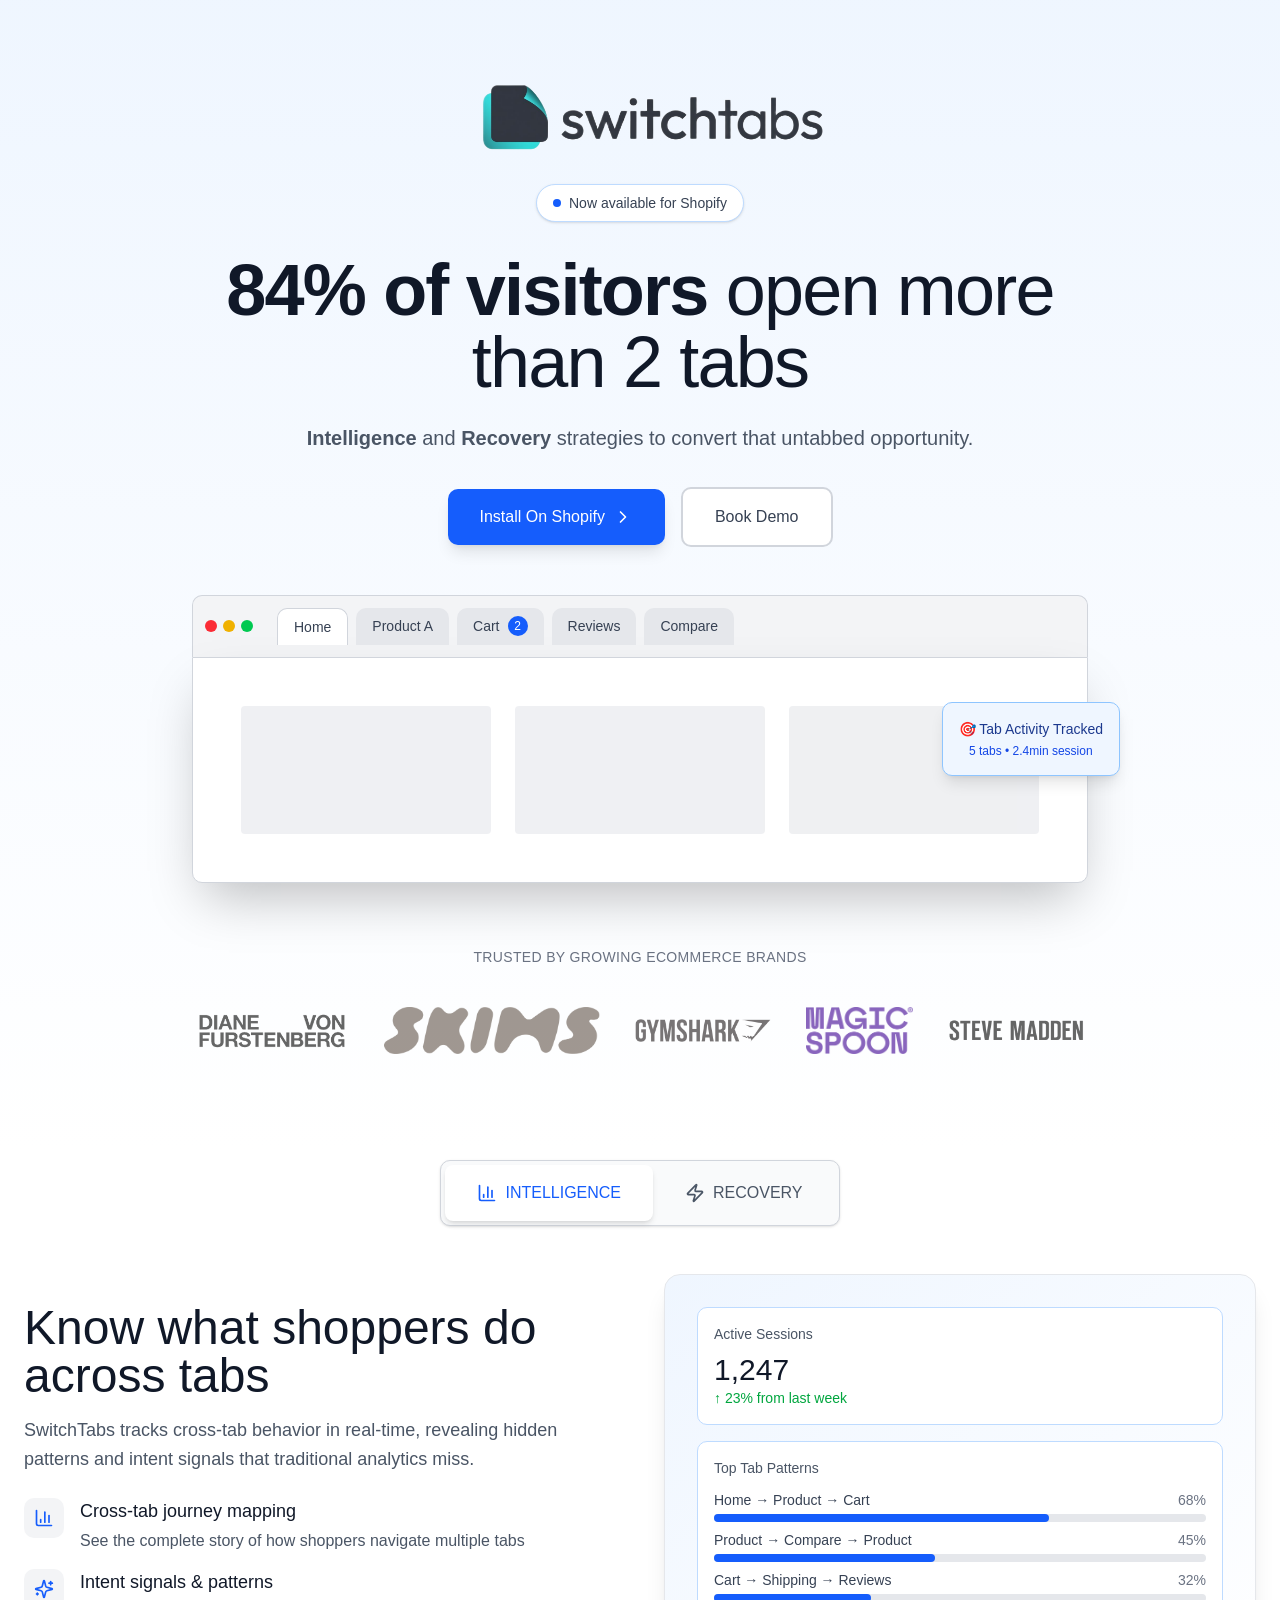
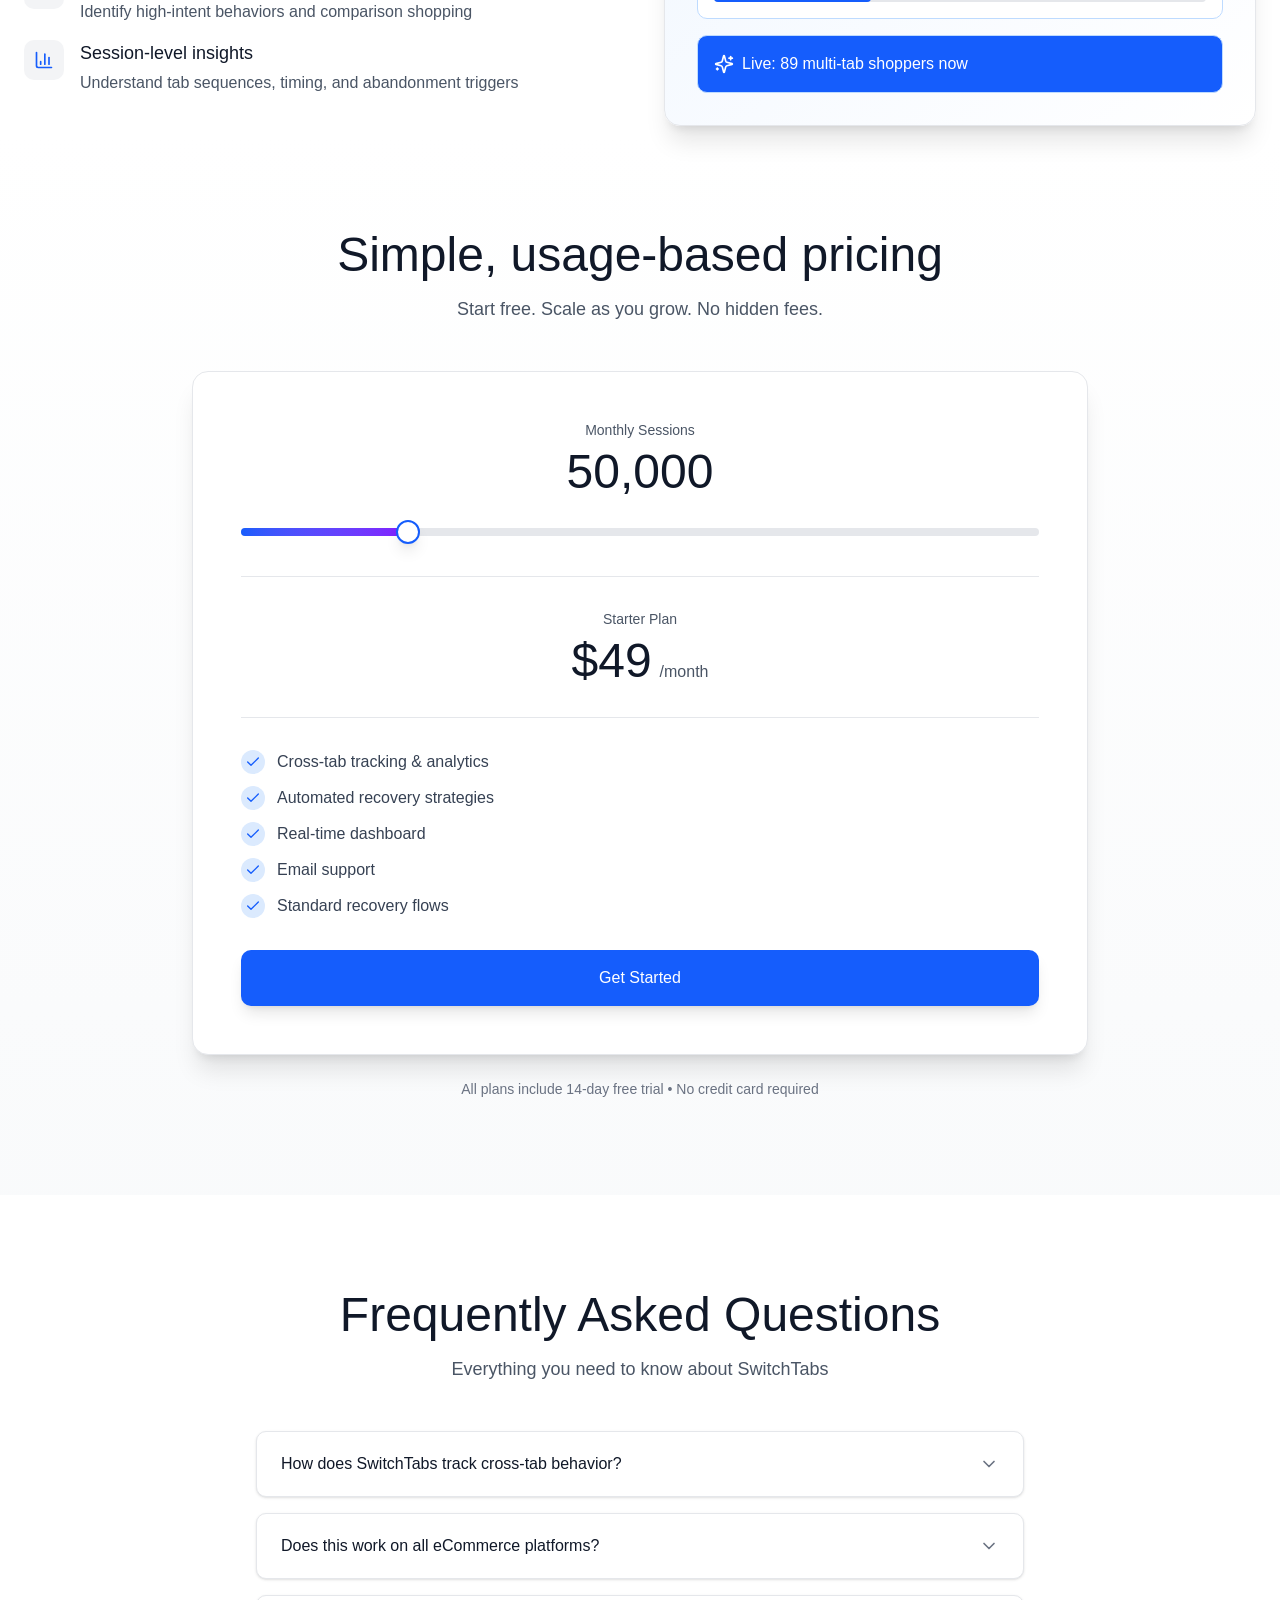
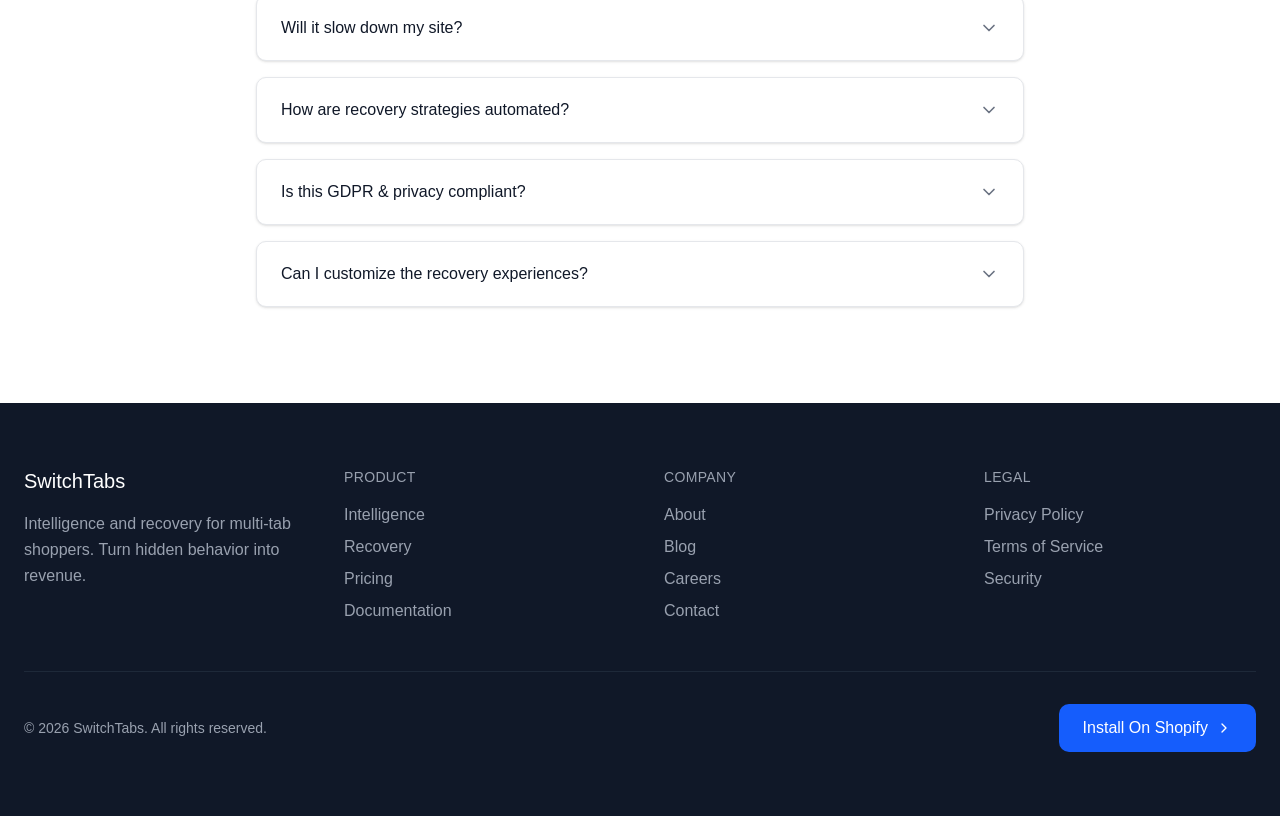
==== commit 4959ca3c: "Update index.html" ====
--- a/index.html
+++ b/index.html
@@ -46,7 +46,7 @@
       });
     </script>
     
-    <div id="container"><div><div class="css-dfrnoq css-tiz6eh css-9lfs0e banner-v2-container"><div class="css-jz9nkp"><svg width="24" height="24" fill="none" viewBox="0 0 24 24"><path fill="currentColor" d="M13.992 12a.5.5 0 0 1 .5.507l-.002.172c-.049 1.564-.265 2.983-.598 4.064-.189.615-.425 1.149-.71 1.54-.276.38-.67.717-1.182.717-.513 0-.906-.337-1.183-.717-.284-.391-.52-.925-.71-1.54l-.055-.185c-.09-.322.175-.626.508-.605a.52.52 0 0 1 .467.375l.036.121c.173.561.369.98.563 1.246.2.276.333.305.374.305s.172-.028.374-.305c.194-.266.39-.685.562-1.246.3-.977.507-2.304.554-3.799l.002-.158a.5.5 0 0 1 .5-.492M7.44 10.054c.322-.091.625.173.606.506a.52.52 0 0 1-.374.467l-.122.037c-.56.172-.98.368-1.246.562-.277.202-.304.335-.304.374 0 .04.027.172.304.374.267.194.685.39 1.246.563.977.3 2.304.506 3.8.553l.157.002a.5.5 0 0 1-.015 1l-.171-.003c-1.564-.049-2.983-.264-4.065-.596-.614-.19-1.148-.426-1.54-.71C5.336 12.906 5 12.513 5 12s.336-.906.716-1.183c.392-.284.926-.52 1.54-.71zm5.238-.543c1.564.048 2.983.264 4.065.596.615.19 1.149.426 1.54.71.38.277.717.67.717 1.183s-.337.906-.717 1.183c-.391.284-.925.52-1.54.71q-.09.027-.185.053c-.322.09-.625-.174-.605-.508a.52.52 0 0 1 .374-.465l.122-.037c.561-.172.98-.368 1.246-.562.277-.202.305-.335.305-.374 0-.04-.028-.172-.305-.374-.267-.194-.685-.39-1.246-.562-.977-.301-2.304-.508-3.799-.554l-.158-.002a.5.5 0 0 1 .015-1zM12 5c.512 0 .906.337 1.182.717.285.391.521.925.71 1.54q.028.09.054.183a.484.484 0 0 1-.508.606.52.52 0 0 1-.467-.375l-.035-.12c-.172-.561-.368-.98-.562-1.246C12.172 6.028 12.039 6 12 6c-.04 0-.174.029-.374.305-.194.266-.39.685-.563 1.246-.31 1.01-.52 2.393-.558 3.949A.51.51 0 0 1 10 12a.49.49 0 0 1-.495-.5c.038-1.634.257-3.12.602-4.243.19-.615.426-1.149.71-1.54.277-.38.67-.717 1.183-.717"></path></svg></div><div class="css-tac7ah css-fv2w59 css-jz9nkp"><p>Created with Figma Make</p></div><div class="css-btxgt9 css-1oikgb"><a target="_blank" class="css-1rac9t css-jiif37 css-1tgquk css-s68fi5" href="https://www.figma.com/community/file/1635022629105090418?openSignupModal=true" rel="noreferrer">Remix</a><div class="css-jynhwj css-1oikgb"><button class="css-j6tnvc css-5zh4d7" title="More options" aria-label="More options"><svg width="24" height="24" fill="none" viewBox="0 0 24 24"><path fill="currentColor" d="M6 10.5C6.82843 10.5 7.5 11.1716 7.5 12C7.5 12.8284 6.82843 13.5 6 13.5C5.17157 13.5 4.5 12.8284 4.5 12C4.5 11.1716 5.17157 10.5 6 10.5ZM12 10.5C12.8284 10.5 13.5 11.1716 13.5 12C13.5 12.8284 12.8284 13.5 12 13.5C11.1716 13.5 10.5 12.8284 10.5 12C10.5 11.1716 11.1716 10.5 12 10.5ZM18 10.5C18.8284 10.5 19.5 11.1716 19.5 12C19.5 12.8284 18.8284 13.5 18 13.5C17.1716 13.5 16.5 12.8284 16.5 12C16.5 11.1716 17.1716 10.5 18 10.5Z"></path></svg></button></div><div class="css-jynhwj css-1oikgb"><button class="css-j6tnvc css-5zh4d7" aria-label="Close" title="Close"><svg width="24" height="24" fill="none" viewBox="0 0 24 24"><path fill="currentColor" d="M16.6465 6.64648C16.8417 6.45122 17.1583 6.45122 17.3535 6.64648C17.5488 6.84175 17.5488 7.15825 17.3535 7.35352L12.707 12L17.3535 16.6465C17.5488 16.8417 17.5488 17.1583 17.3535 17.3535C17.1583 17.5488 16.8417 17.5488 16.6465 17.3535L12 12.707L7.35352 17.3535C7.15825 17.5488 6.84175 17.5488 6.64648 17.3535C6.45122 17.1583 6.45122 16.8417 6.64648 16.6465L11.293 12L6.64648 7.35352C6.45127 7.15825 6.45124 6.84173 6.64648 6.64648C6.84173 6.45129 7.15827 6.45129 7.35352 6.64648L12 11.293L16.6465 6.64648Z"></path></svg></button></div></div></div><div><div class="tailwind css-uwf2km css-55ua1m"><div class="min-h-screen bg-white"><section class="relative overflow-hidden bg-gradient-to-b from-blue-50 to-white py-20 px-6"><div class="mx-auto max-w-7xl"><div class="text-center"><div class="mb-8 flex justify-center"><img src="./Landing Page Design Brief_files/transparent_logo.baf14903.png" alt="SwitchTabs" class="h-[320px] md:h-[400px] mx-[0px] my-[-164px]"></div><div class="mb-8 inline-flex items-center gap-2 rounded-full border border-blue-200 bg-white px-4 py-2 shadow-sm"><div class="h-2 w-2 rounded-full bg-blue-600 animate-pulse"></div><span class="text-sm text-gray-700">Now available for Shopify</span></div><h1 class="mx-auto mb-6 max-w-4xl text-5xl md:text-6xl lg:text-7xl tracking-tight text-gray-900"><span class="font-bold">84% of visitors</span> open more than 2 tabs</h1><p class="mx-auto mb-8 max-w-2xl text-lg md:text-xl text-gray-600 leading-relaxed"> <strong>Intelligence</strong> and <strong>Recovery</strong> strategies to convert that untabbed opportunity.</p><div class="flex flex-col sm:flex-row gap-4 justify-center items-center mb-12"><button class="group flex items-center gap-2 rounded-lg bg-blue-600 px-8 py-4 text-white shadow-lg hover:bg-blue-700 transition-all hover:shadow-xl">Install On Shopify<svg xmlns="http://www.w3.org/2000/svg" width="24" height="24" viewBox="0 0 24 24" fill="none" stroke="currentColor" stroke-width="2" stroke-linecap="round" stroke-linejoin="round" class="lucide lucide-chevron-right h-5 w-5 group-hover:translate-x-1 transition-transform"><path d="m9 18 6-6-6-6"></path></svg></button><button class="rounded-lg border-2 border-gray-300 bg-white px-8 py-4 text-gray-700 hover:border-gray-400 transition-all">Book Demo</button></div><div class="mx-auto max-w-5xl"><div class="relative mx-auto max-w-4xl"><div class="rounded-t-lg border border-b-0 border-gray-300 bg-gray-100 p-3"><div class="flex items-center gap-2"><div class="flex gap-1.5"><div class="h-3 w-3 rounded-full bg-red-500"></div><div class="h-3 w-3 rounded-full bg-yellow-500"></div><div class="h-3 w-3 rounded-full bg-green-500"></div></div><div class="flex-1 flex gap-2 ml-4"><div class="relative flex items-center gap-2 rounded-t-lg px-4 py-2 bg-white border-t border-x border-gray-300 transition-colors"><span class="text-sm text-gray-700">Home</span></div><div class="relative flex items-center gap-2 rounded-t-lg px-4 py-2 bg-gray-200 hover:bg-gray-300 transition-colors"><span class="text-sm text-gray-700">Product A</span></div><div class="relative flex items-center gap-2 rounded-t-lg px-4 py-2 bg-gray-200 hover:bg-gray-300 transition-colors"><span class="text-sm text-gray-700">Cart</span><span class="flex h-5 w-5 items-center justify-center rounded-full bg-blue-600 text-xs text-white">2</span></div><div class="relative flex items-center gap-2 rounded-t-lg px-4 py-2 bg-gray-200 hover:bg-gray-300 transition-colors"><span class="text-sm text-gray-700">Reviews</span></div><div class="relative flex items-center gap-2 rounded-t-lg px-4 py-2 bg-gray-200 hover:bg-gray-300 transition-colors"><span class="text-sm text-gray-700">Compare</span></div></div></div></div><div class="rounded-b-lg border border-gray-300 bg-white p-12 shadow-2xl"><div class="grid grid-cols-3 gap-6 opacity-60"><div class="h-32 rounded bg-gray-200 animate-pulse"></div><div class="h-32 rounded bg-gray-200 animate-pulse delay-100"></div><div class="h-32 rounded bg-gray-200 animate-pulse delay-200"></div></div></div><div class="absolute -right-8 top-1/2 -translate-y-1/2 rounded-lg border border-blue-300 bg-blue-50 p-4 shadow-lg"><div class="text-sm font-medium text-blue-900">🎯 Tab Activity Tracked</div><div class="text-xs text-blue-700 mt-1">5 tabs • 2.4min session</div></div></div></div><div class="mt-16"><p class="mb-6 text-sm text-gray-500 uppercase tracking-wide">Trusted by growing eCommerce brands</p><div class="flex flex-wrap justify-center items-center gap-8 opacity-60"><div class="h-20"><img src="./Landing Page Design Brief_files/logo_3.2b1b0cbe.png" alt="Brand 1" class="h-full object-contain"></div><div class="h-12"><img src="./Landing Page Design Brief_files/logo_4.e0a86a70.png" alt="Brand 2" class="h-full object-contain"></div><div class="h-20"><img src="./Landing Page Design Brief_files/logo_6.b3190b1f.png" alt="Brand 3" class="h-full object-contain"></div><div class="h-12"><img src="./Landing Page Design Brief_files/logo_7.82c723a5.png" alt="Brand 4" class="h-full object-contain"></div><div class="h-20"><img src="./Landing Page Design Brief_files/logo_9.08905176.png" alt="Brand 5" class="h-full object-contain"></div></div></div></div></div></section><section class="bg-white py-24 px-6 mx-[0px] my-[-87px]"><div class="mx-auto max-w-7xl"><div class="mb-12 flex justify-center"><div class="inline-flex rounded-lg border border-gray-300 bg-gray-50 p-1 shadow-sm"><button class="flex items-center gap-2 rounded-md px-8 py-4 transition-all bg-white text-blue-600 shadow-md"><svg xmlns="http://www.w3.org/2000/svg" width="24" height="24" viewBox="0 0 24 24" fill="none" stroke="currentColor" stroke-width="2" stroke-linecap="round" stroke-linejoin="round" class="lucide lucide-chart-column h-5 w-5"><path d="M3 3v16a2 2 0 0 0 2 2h16"></path><path d="M18 17V9"></path><path d="M13 17V5"></path><path d="M8 17v-3"></path></svg><span>INTELLIGENCE</span></button><button class="flex items-center gap-2 rounded-md px-8 py-4 transition-all text-gray-600 hover:text-gray-900"><svg xmlns="http://www.w3.org/2000/svg" width="24" height="24" viewBox="0 0 24 24" fill="none" stroke="currentColor" stroke-width="2" stroke-linecap="round" stroke-linejoin="round" class="lucide lucide-zap h-5 w-5"><path d="M4 14a1 1 0 0 1-.78-1.63l9.9-10.2a.5.5 0 0 1 .86.46l-1.92 6.02A1 1 0 0 0 13 10h7a1 1 0 0 1 .78 1.63l-9.9 10.2a.5.5 0 0 1-.86-.46l1.92-6.02A1 1 0 0 0 11 14z"></path></svg><span>RECOVERY</span></button></div></div><div class="grid gap-12 lg:grid-cols-2 items-center"><div><h2 class="mb-4 text-4xl md:text-5xl text-gray-900">Know what shoppers do across tabs</h2><p class="mb-6 text-lg text-gray-600 leading-relaxed">SwitchTabs tracks cross-tab behavior in real-time, revealing hidden patterns and intent signals that traditional analytics miss.</p><ul class="space-y-4"><li class="flex gap-4"><div class="flex h-10 w-10 shrink-0 items-center justify-center rounded-lg bg-gray-100"><svg xmlns="http://www.w3.org/2000/svg" width="24" height="24" viewBox="0 0 24 24" fill="none" stroke="currentColor" stroke-width="2" stroke-linecap="round" stroke-linejoin="round" class="lucide lucide-chart-column h-5 w-5 text-blue-600"><path d="M3 3v16a2 2 0 0 0 2 2h16"></path><path d="M18 17V9"></path><path d="M13 17V5"></path><path d="M8 17v-3"></path></svg></div><div><h3 class="mb-1 text-gray-900">Cross-tab journey mapping</h3><p class="text-gray-600">See the complete story of how shoppers navigate multiple tabs</p></div></li><li class="flex gap-4"><div class="flex h-10 w-10 shrink-0 items-center justify-center rounded-lg bg-gray-100"><svg xmlns="http://www.w3.org/2000/svg" width="24" height="24" viewBox="0 0 24 24" fill="none" stroke="currentColor" stroke-width="2" stroke-linecap="round" stroke-linejoin="round" class="lucide lucide-sparkles h-5 w-5 text-blue-600"><path d="M9.937 15.5A2 2 0 0 0 8.5 14.063l-6.135-1.582a.5.5 0 0 1 0-.962L8.5 9.936A2 2 0 0 0 9.937 8.5l1.582-6.135a.5.5 0 0 1 .963 0L14.063 8.5A2 2 0 0 0 15.5 9.937l6.135 1.581a.5.5 0 0 1 0 .964L15.5 14.063a2 2 0 0 0-1.437 1.437l-1.582 6.135a.5.5 0 0 1-.963 0z"></path><path d="M20 3v4"></path><path d="M22 5h-4"></path><path d="M4 17v2"></path><path d="M5 18H3"></path></svg></div><div><h3 class="mb-1 text-gray-900">Intent signals &amp; patterns</h3><p class="text-gray-600">Identify high-intent behaviors and comparison shopping</p></div></li><li class="flex gap-4"><div class="flex h-10 w-10 shrink-0 items-center justify-center rounded-lg bg-gray-100"><svg xmlns="http://www.w3.org/2000/svg" width="24" height="24" viewBox="0 0 24 24" fill="none" stroke="currentColor" stroke-width="2" stroke-linecap="round" stroke-linejoin="round" class="lucide lucide-chart-column h-5 w-5 text-blue-600"><path d="M3 3v16a2 2 0 0 0 2 2h16"></path><path d="M18 17V9"></path><path d="M13 17V5"></path><path d="M8 17v-3"></path></svg></div><div><h3 class="mb-1 text-gray-900">Session-level insights</h3><p class="text-gray-600">Understand tab sequences, timing, and abandonment triggers</p></div></li></ul></div><div class="rounded-2xl border border-gray-200 bg-gradient-to-br from-blue-50 to-white p-8 shadow-xl"><div class="space-y-4"><div class="rounded-lg border border-blue-200 bg-white p-4"><div class="mb-2 text-sm text-gray-600">Active Sessions</div><div class="text-3xl text-gray-900">1,247</div><div class="text-sm text-green-600">↑ 23% from last week</div></div><div class="rounded-lg border border-blue-200 bg-white p-4"><div class="mb-3 text-sm text-gray-600">Top Tab Patterns</div><div class="space-y-2"><div><div class="mb-1 flex justify-between text-sm"><span class="text-gray-700">Home → Product → Cart</span><span class="text-gray-500">68%</span></div><div class="h-2 rounded-full bg-gray-200"><div class="h-2 rounded-full bg-blue-600" style="width: 68%;"></div></div></div><div><div class="mb-1 flex justify-between text-sm"><span class="text-gray-700">Product → Compare → Product</span><span class="text-gray-500">45%</span></div><div class="h-2 rounded-full bg-gray-200"><div class="h-2 rounded-full bg-blue-600" style="width: 45%;"></div></div></div><div><div class="mb-1 flex justify-between text-sm"><span class="text-gray-700">Cart → Shipping → Reviews</span><span class="text-gray-500">32%</span></div><div class="h-2 rounded-full bg-gray-200"><div class="h-2 rounded-full bg-blue-600" style="width: 32%;"></div></div></div></div></div><div class="rounded-lg border border-blue-200 bg-blue-600 p-4 text-white"><div class="flex items-center gap-2"><svg xmlns="http://www.w3.org/2000/svg" width="24" height="24" viewBox="0 0 24 24" fill="none" stroke="currentColor" stroke-width="2" stroke-linecap="round" stroke-linejoin="round" class="lucide lucide-sparkles h-5 w-5"><path d="M9.937 15.5A2 2 0 0 0 8.5 14.063l-6.135-1.582a.5.5 0 0 1 0-.962L8.5 9.936A2 2 0 0 0 9.937 8.5l1.582-6.135a.5.5 0 0 1 .963 0L14.063 8.5A2 2 0 0 0 15.5 9.937l6.135 1.581a.5.5 0 0 1 0 .964L15.5 14.063a2 2 0 0 0-1.437 1.437l-1.582 6.135a.5.5 0 0 1-.963 0z"></path><path d="M20 3v4"></path><path d="M22 5h-4"></path><path d="M4 17v2"></path><path d="M5 18H3"></path></svg><span>Live: 89 multi-tab shoppers now</span></div></div></div></div></div></div></section><section class="bg-gradient-to-b from-white to-gray-50 py-24 px-6"><div class="mx-auto max-w-4xl"><div class="text-center mb-12"><h2 class="mb-4 text-4xl md:text-5xl text-gray-900">Simple, usage-based pricing</h2><p class="text-lg text-gray-600">Start free. Scale as you grow. No hidden fees.</p></div><div class="rounded-2xl border border-gray-200 bg-white p-8 md:p-12 shadow-xl"><div class="mb-8"><div class="mb-6 text-center"><div class="mb-2 text-sm text-gray-600">Monthly Sessions</div><div class="text-5xl text-gray-900">50,000</div></div><span dir="ltr" data-orientation="horizontal" aria-disabled="false" class="relative flex h-6 w-full touch-none items-center" style="--radix-slider-thumb-transform: translateX(-50%);"><span data-orientation="horizontal" class="relative h-2 w-full grow rounded-full bg-gray-200"><span data-orientation="horizontal" class="absolute h-full rounded-full bg-gradient-to-r from-blue-600 to-violet-600" style="left: 0%; right: 80%;"></span></span><span style="transform: var(--radix-slider-thumb-transform); position: absolute; left: calc(20% + 7.2px);"><span role="slider" aria-label="Sessions" aria-valuemin="0" aria-valuemax="5" aria-orientation="horizontal" data-orientation="horizontal" tabindex="0" class="block h-6 w-6 rounded-full bg-white border-2 border-blue-600 shadow-lg hover:bg-blue-50 focus:outline-none focus:ring-4 focus:ring-blue-200" data-radix-collection-item="" aria-valuenow="1" style=""></span></span></span></div><div class="text-center mb-8 py-8 border-y border-gray-200"><div class="mb-2 text-sm text-gray-600">Starter Plan</div><div class="flex items-baseline justify-center gap-2"><span class="text-5xl text-gray-900">$49</span><span class="text-gray-600">/month</span></div></div><div class="space-y-3 mb-8"><div class="flex items-center gap-3"><div class="flex h-6 w-6 shrink-0 items-center justify-center rounded-full bg-blue-100"><svg xmlns="http://www.w3.org/2000/svg" width="24" height="24" viewBox="0 0 24 24" fill="none" stroke="currentColor" stroke-width="2" stroke-linecap="round" stroke-linejoin="round" class="lucide lucide-check h-4 w-4 text-blue-600"><path d="M20 6 9 17l-5-5"></path></svg></div><span class="text-gray-700">Cross-tab tracking &amp; analytics</span></div><div class="flex items-center gap-3"><div class="flex h-6 w-6 shrink-0 items-center justify-center rounded-full bg-blue-100"><svg xmlns="http://www.w3.org/2000/svg" width="24" height="24" viewBox="0 0 24 24" fill="none" stroke="currentColor" stroke-width="2" stroke-linecap="round" stroke-linejoin="round" class="lucide lucide-check h-4 w-4 text-blue-600"><path d="M20 6 9 17l-5-5"></path></svg></div><span class="text-gray-700">Automated recovery strategies</span></div><div class="flex items-center gap-3"><div class="flex h-6 w-6 shrink-0 items-center justify-center rounded-full bg-blue-100"><svg xmlns="http://www.w3.org/2000/svg" width="24" height="24" viewBox="0 0 24 24" fill="none" stroke="currentColor" stroke-width="2" stroke-linecap="round" stroke-linejoin="round" class="lucide lucide-check h-4 w-4 text-blue-600"><path d="M20 6 9 17l-5-5"></path></svg></div><span class="text-gray-700">Real-time dashboard</span></div><div class="flex items-center gap-3"><div class="flex h-6 w-6 shrink-0 items-center justify-center rounded-full bg-blue-100"><svg xmlns="http://www.w3.org/2000/svg" width="24" height="24" viewBox="0 0 24 24" fill="none" stroke="currentColor" stroke-width="2" stroke-linecap="round" stroke-linejoin="round" class="lucide lucide-check h-4 w-4 text-blue-600"><path d="M20 6 9 17l-5-5"></path></svg></div><span class="text-gray-700">Email support</span></div><div class="flex items-center gap-3"><div class="flex h-6 w-6 shrink-0 items-center justify-center rounded-full bg-blue-100"><svg xmlns="http://www.w3.org/2000/svg" width="24" height="24" viewBox="0 0 24 24" fill="none" stroke="currentColor" stroke-width="2" stroke-linecap="round" stroke-linejoin="round" class="lucide lucide-check h-4 w-4 text-blue-600"><path d="M20 6 9 17l-5-5"></path></svg></div><span class="text-gray-700">Standard recovery flows</span></div></div><button class="w-full rounded-lg bg-blue-600 px-6 py-4 text-white hover:bg-blue-700 transition-colors shadow-lg hover:shadow-xl">Get Started</button></div><p class="mt-6 text-center text-sm text-gray-500">All plans include 14-day free trial • No credit card required</p></div></section><section class="bg-white py-24 px-6"><div class="mx-auto max-w-3xl"><div class="mb-12 text-center"><h2 class="mb-4 text-4xl md:text-5xl text-gray-900">Frequently Asked Questions</h2><p class="text-lg text-gray-600">Everything you need to know about SwitchTabs</p></div><div class="space-y-4" data-orientation="vertical"><div data-state="closed" data-orientation="vertical" class="rounded-lg border border-gray-200 bg-white px-6 shadow-sm overflow-hidden"><h3 data-orientation="vertical" data-state="closed"><button type="button" aria-controls="radix-:r1:" aria-expanded="false" data-state="closed" data-orientation="vertical" id="radix-:r0:" class="group flex w-full items-center justify-between py-5 text-left transition-all" data-radix-collection-item=""><span class="text-gray-900 pr-4">How does SwitchTabs track cross-tab behavior?</span><svg xmlns="http://www.w3.org/2000/svg" width="24" height="24" viewBox="0 0 24 24" fill="none" stroke="currentColor" stroke-width="2" stroke-linecap="round" stroke-linejoin="round" class="lucide lucide-chevron-down h-5 w-5 shrink-0 text-gray-500 transition-transform duration-200 group-data-[state=open]:rotate-180"><path d="m6 9 6 6 6-6"></path></svg></button></h3><div data-state="closed" id="radix-:r1:" hidden="" role="region" aria-labelledby="radix-:r0:" data-orientation="vertical" class="overflow-hidden text-gray-600 data-[state=closed]:animate-[accordion-up_200ms_ease-out] data-[state=open]:animate-[accordion-down_200ms_ease-out]" style="--radix-accordion-content-height: var(--radix-collapsible-content-height); --radix-accordion-content-width: var(--radix-collapsible-content-width);"></div></div><div data-state="closed" data-orientation="vertical" class="rounded-lg border border-gray-200 bg-white px-6 shadow-sm overflow-hidden"><h3 data-orientation="vertical" data-state="closed"><button type="button" aria-controls="radix-:r3:" aria-expanded="false" data-state="closed" data-orientation="vertical" id="radix-:r2:" class="group flex w-full items-center justify-between py-5 text-left transition-all" data-radix-collection-item=""><span class="text-gray-900 pr-4">Does this work on all eCommerce platforms?</span><svg xmlns="http://www.w3.org/2000/svg" width="24" height="24" viewBox="0 0 24 24" fill="none" stroke="currentColor" stroke-width="2" stroke-linecap="round" stroke-linejoin="round" class="lucide lucide-chevron-down h-5 w-5 shrink-0 text-gray-500 transition-transform duration-200 group-data-[state=open]:rotate-180"><path d="m6 9 6 6 6-6"></path></svg></button></h3><div data-state="closed" id="radix-:r3:" hidden="" role="region" aria-labelledby="radix-:r2:" data-orientation="vertical" class="overflow-hidden text-gray-600 data-[state=closed]:animate-[accordion-up_200ms_ease-out] data-[state=open]:animate-[accordion-down_200ms_ease-out]" style="--radix-accordion-content-height: var(--radix-collapsible-content-height); --radix-accordion-content-width: var(--radix-collapsible-content-width);"></div></div><div data-state="closed" data-orientation="vertical" class="rounded-lg border border-gray-200 bg-white px-6 shadow-sm overflow-hidden"><h3 data-orientation="vertical" data-state="closed"><button type="button" aria-controls="radix-:r5:" aria-expanded="false" data-state="closed" data-orientation="vertical" id="radix-:r4:" class="group flex w-full items-center justify-between py-5 text-left transition-all" data-radix-collection-item=""><span class="text-gray-900 pr-4">Will it slow down my site?</span><svg xmlns="http://www.w3.org/2000/svg" width="24" height="24" viewBox="0 0 24 24" fill="none" stroke="currentColor" stroke-width="2" stroke-linecap="round" stroke-linejoin="round" class="lucide lucide-chevron-down h-5 w-5 shrink-0 text-gray-500 transition-transform duration-200 group-data-[state=open]:rotate-180"><path d="m6 9 6 6 6-6"></path></svg></button></h3><div data-state="closed" id="radix-:r5:" hidden="" role="region" aria-labelledby="radix-:r4:" data-orientation="vertical" class="overflow-hidden text-gray-600 data-[state=closed]:animate-[accordion-up_200ms_ease-out] data-[state=open]:animate-[accordion-down_200ms_ease-out]" style="--radix-accordion-content-height: var(--radix-collapsible-content-height); --radix-accordion-content-width: var(--radix-collapsible-content-width);"></div></div><div data-state="closed" data-orientation="vertical" class="rounded-lg border border-gray-200 bg-white px-6 shadow-sm overflow-hidden"><h3 data-orientation="vertical" data-state="closed"><button type="button" aria-controls="radix-:r7:" aria-expanded="false" data-state="closed" data-orientation="vertical" id="radix-:r6:" class="group flex w-full items-center justify-between py-5 text-left transition-all" data-radix-collection-item=""><span class="text-gray-900 pr-4">How are recovery strategies automated?</span><svg xmlns="http://www.w3.org/2000/svg" width="24" height="24" viewBox="0 0 24 24" fill="none" stroke="currentColor" stroke-width="2" stroke-linecap="round" stroke-linejoin="round" class="lucide lucide-chevron-down h-5 w-5 shrink-0 text-gray-500 transition-transform duration-200 group-data-[state=open]:rotate-180"><path d="m6 9 6 6 6-6"></path></svg></button></h3><div data-state="closed" id="radix-:r7:" hidden="" role="region" aria-labelledby="radix-:r6:" data-orientation="vertical" class="overflow-hidden text-gray-600 data-[state=closed]:animate-[accordion-up_200ms_ease-out] data-[state=open]:animate-[accordion-down_200ms_ease-out]" style="--radix-accordion-content-height: var(--radix-collapsible-content-height); --radix-accordion-content-width: var(--radix-collapsible-content-width);"></div></div><div data-state="closed" data-orientation="vertical" class="rounded-lg border border-gray-200 bg-white px-6 shadow-sm overflow-hidden"><h3 data-orientation="vertical" data-state="closed"><button type="button" aria-controls="radix-:r9:" aria-expanded="false" data-state="closed" data-orientation="vertical" id="radix-:r8:" class="group flex w-full items-center justify-between py-5 text-left transition-all" data-radix-collection-item=""><span class="text-gray-900 pr-4">Is this GDPR &amp; privacy compliant?</span><svg xmlns="http://www.w3.org/2000/svg" width="24" height="24" viewBox="0 0 24 24" fill="none" stroke="currentColor" stroke-width="2" stroke-linecap="round" stroke-linejoin="round" class="lucide lucide-chevron-down h-5 w-5 shrink-0 text-gray-500 transition-transform duration-200 group-data-[state=open]:rotate-180"><path d="m6 9 6 6 6-6"></path></svg></button></h3><div data-state="closed" id="radix-:r9:" hidden="" role="region" aria-labelledby="radix-:r8:" data-orientation="vertical" class="overflow-hidden text-gray-600 data-[state=closed]:animate-[accordion-up_200ms_ease-out] data-[state=open]:animate-[accordion-down_200ms_ease-out]" style="--radix-accordion-content-height: var(--radix-collapsible-content-height); --radix-accordion-content-width: var(--radix-collapsible-content-width);"></div></div><div data-state="closed" data-orientation="vertical" class="rounded-lg border border-gray-200 bg-white px-6 shadow-sm overflow-hidden"><h3 data-orientation="vertical" data-state="closed"><button type="button" aria-controls="radix-:rb:" aria-expanded="false" data-state="closed" data-orientation="vertical" id="radix-:ra:" class="group flex w-full items-center justify-between py-5 text-left transition-all" data-radix-collection-item=""><span class="text-gray-900 pr-4">Can I customize the recovery experiences?</span><svg xmlns="http://www.w3.org/2000/svg" width="24" height="24" viewBox="0 0 24 24" fill="none" stroke="currentColor" stroke-width="2" stroke-linecap="round" stroke-linejoin="round" class="lucide lucide-chevron-down h-5 w-5 shrink-0 text-gray-500 transition-transform duration-200 group-data-[state=open]:rotate-180"><path d="m6 9 6 6 6-6"></path></svg></button></h3><div data-state="closed" id="radix-:rb:" hidden="" role="region" aria-labelledby="radix-:ra:" data-orientation="vertical" class="overflow-hidden text-gray-600 data-[state=closed]:animate-[accordion-up_200ms_ease-out] data-[state=open]:animate-[accordion-down_200ms_ease-out]" style="--radix-accordion-content-height: var(--radix-collapsible-content-height); --radix-accordion-content-width: var(--radix-collapsible-content-width);"></div></div></div></div></section><footer class="bg-gray-900 text-white py-16 px-6"><div class="mx-auto max-w-7xl"><div class="grid gap-12 md:grid-cols-2 lg:grid-cols-4 mb-12"><div><h3 class="mb-4 text-xl text-white">SwitchTabs</h3><p class="text-gray-400 leading-relaxed">Intelligence and recovery for multi-tab shoppers. Turn hidden behavior into revenue.</p></div><div><h4 class="mb-4 text-sm uppercase tracking-wide text-gray-400">Product</h4><ul class="space-y-2"><li><a href="https://retain-orchid-88160897.figma.site/#intelligence" class="text-gray-400 hover:text-white transition-colors">Intelligence</a></li><li><a href="https://retain-orchid-88160897.figma.site/#recovery" class="text-gray-400 hover:text-white transition-colors">Recovery</a></li><li><a href="https://retain-orchid-88160897.figma.site/#pricing" class="text-gray-400 hover:text-white transition-colors">Pricing</a></li><li><a href="https://retain-orchid-88160897.figma.site/#docs" class="text-gray-400 hover:text-white transition-colors">Documentation</a></li></ul></div><div><h4 class="mb-4 text-sm uppercase tracking-wide text-gray-400">Company</h4><ul class="space-y-2"><li><a href="https://retain-orchid-88160897.figma.site/#about" class="text-gray-400 hover:text-white transition-colors">About</a></li><li><a href="https://retain-orchid-88160897.figma.site/#blog" class="text-gray-400 hover:text-white transition-colors">Blog</a></li><li><a href="https://retain-orchid-88160897.figma.site/#careers" class="text-gray-400 hover:text-white transition-colors">Careers</a></li><li><a href="https://retain-orchid-88160897.figma.site/#contact" class="text-gray-400 hover:text-white transition-colors">Contact</a></li></ul></div><div><h4 class="mb-4 text-sm uppercase tracking-wide text-gray-400">Legal</h4><ul class="space-y-2"><li><a href="https://retain-orchid-88160897.figma.site/#privacy" class="text-gray-400 hover:text-white transition-colors">Privacy Policy</a></li><li><a href="https://retain-orchid-88160897.figma.site/#terms" class="text-gray-400 hover:text-white transition-colors">Terms of Service</a></li><li><a href="https://retain-orchid-88160897.figma.site/#security" class="text-gray-400 hover:text-white transition-colors">Security</a></li></ul></div></div><div class="border-t border-gray-800 pt-8"><div class="flex flex-col md:flex-row justify-between items-center gap-4"><p class="text-sm text-gray-400">© 2026 SwitchTabs. All rights reserved.</p><div class="flex gap-4 items-center"><button class="flex items-center gap-2 rounded-lg bg-blue-600 px-6 py-3 text-white hover:bg-blue-700 transition-colors">Install On Shopify<svg xmlns="http://www.w3.org/2000/svg" width="24" height="24" viewBox="0 0 24 24" fill="none" stroke="currentColor" stroke-width="2" stroke-linecap="round" stroke-linejoin="round" class="lucide lucide-chevron-right h-4 w-4"><path d="m9 18 6-6-6-6"></path></svg></button></div></div></div></div></footer></div></div></div></div></div>
+    <div id="container"><div class="min-h-screen bg-white"><section class="relative overflow-hidden bg-gradient-to-b from-blue-50 to-white py-20 px-6"><div class="mx-auto max-w-7xl"><div class="text-center"><div class="mb-8 flex justify-center"><img src="./Landing Page Design Brief_files/transparent_logo.baf14903.png" alt="SwitchTabs" class="h-[320px] md:h-[400px] mx-[0px] my-[-164px]"></div><div class="mb-8 inline-flex items-center gap-2 rounded-full border border-blue-200 bg-white px-4 py-2 shadow-sm"><div class="h-2 w-2 rounded-full bg-blue-600 animate-pulse"></div><span class="text-sm text-gray-700">Now available for Shopify</span></div><h1 class="mx-auto mb-6 max-w-4xl text-5xl md:text-6xl lg:text-7xl tracking-tight text-gray-900"><span class="font-bold">84% of visitors</span> open more than 2 tabs</h1><p class="mx-auto mb-8 max-w-2xl text-lg md:text-xl text-gray-600 leading-relaxed"> <strong>Intelligence</strong> and <strong>Recovery</strong> strategies to convert that untabbed opportunity.</p><div class="flex flex-col sm:flex-row gap-4 justify-center items-center mb-12"><button class="group flex items-center gap-2 rounded-lg bg-blue-600 px-8 py-4 text-white shadow-lg hover:bg-blue-700 transition-all hover:shadow-xl">Install On Shopify<svg xmlns="http://www.w3.org/2000/svg" width="24" height="24" viewBox="0 0 24 24" fill="none" stroke="currentColor" stroke-width="2" stroke-linecap="round" stroke-linejoin="round" class="lucide lucide-chevron-right h-5 w-5 group-hover:translate-x-1 transition-transform"><path d="m9 18 6-6-6-6"></path></svg></button><button class="rounded-lg border-2 border-gray-300 bg-white px-8 py-4 text-gray-700 hover:border-gray-400 transition-all">Book Demo</button></div><div class="mx-auto max-w-5xl"><div class="relative mx-auto max-w-4xl"><div class="rounded-t-lg border border-b-0 border-gray-300 bg-gray-100 p-3"><div class="flex items-center gap-2"><div class="flex gap-1.5"><div class="h-3 w-3 rounded-full bg-red-500"></div><div class="h-3 w-3 rounded-full bg-yellow-500"></div><div class="h-3 w-3 rounded-full bg-green-500"></div></div><div class="flex-1 flex gap-2 ml-4"><div class="relative flex items-center gap-2 rounded-t-lg px-4 py-2 bg-white border-t border-x border-gray-300 transition-colors"><span class="text-sm text-gray-700">Home</span></div><div class="relative flex items-center gap-2 rounded-t-lg px-4 py-2 bg-gray-200 hover:bg-gray-300 transition-colors"><span class="text-sm text-gray-700">Product A</span></div><div class="relative flex items-center gap-2 rounded-t-lg px-4 py-2 bg-gray-200 hover:bg-gray-300 transition-colors"><span class="text-sm text-gray-700">Cart</span><span class="flex h-5 w-5 items-center justify-center rounded-full bg-blue-600 text-xs text-white">2</span></div><div class="relative flex items-center gap-2 rounded-t-lg px-4 py-2 bg-gray-200 hover:bg-gray-300 transition-colors"><span class="text-sm text-gray-700">Reviews</span></div><div class="relative flex items-center gap-2 rounded-t-lg px-4 py-2 bg-gray-200 hover:bg-gray-300 transition-colors"><span class="text-sm text-gray-700">Compare</span></div></div></div></div><div class="rounded-b-lg border border-gray-300 bg-white p-12 shadow-2xl"><div class="grid grid-cols-3 gap-6 opacity-60"><div class="h-32 rounded bg-gray-200 animate-pulse"></div><div class="h-32 rounded bg-gray-200 animate-pulse delay-100"></div><div class="h-32 rounded bg-gray-200 animate-pulse delay-200"></div></div></div><div class="absolute -right-8 top-1/2 -translate-y-1/2 rounded-lg border border-blue-300 bg-blue-50 p-4 shadow-lg"><div class="text-sm font-medium text-blue-900">🎯 Tab Activity Tracked</div><div class="text-xs text-blue-700 mt-1">5 tabs • 2.4min session</div></div></div></div><div class="mt-16"><p class="mb-6 text-sm text-gray-500 uppercase tracking-wide">Trusted by growing eCommerce brands</p><div class="flex flex-wrap justify-center items-center gap-8 opacity-60"><div class="h-20"><img src="./Landing Page Design Brief_files/logo_3.2b1b0cbe.png" alt="Brand 1" class="h-full object-contain"></div><div class="h-12"><img src="./Landing Page Design Brief_files/logo_4.e0a86a70.png" alt="Brand 2" class="h-full object-contain"></div><div class="h-20"><img src="./Landing Page Design Brief_files/logo_6.b3190b1f.png" alt="Brand 3" class="h-full object-contain"></div><div class="h-12"><img src="./Landing Page Design Brief_files/logo_7.82c723a5.png" alt="Brand 4" class="h-full object-contain"></div><div class="h-20"><img src="./Landing Page Design Brief_files/logo_9.08905176.png" alt="Brand 5" class="h-full object-contain"></div></div></div></div></div></section><section class="bg-white py-24 px-6 mx-[0px] my-[-87px]"><div class="mx-auto max-w-7xl"><div class="mb-12 flex justify-center"><div class="inline-flex rounded-lg border border-gray-300 bg-gray-50 p-1 shadow-sm"><button class="flex items-center gap-2 rounded-md px-8 py-4 transition-all bg-white text-blue-600 shadow-md"><svg xmlns="http://www.w3.org/2000/svg" width="24" height="24" viewBox="0 0 24 24" fill="none" stroke="currentColor" stroke-width="2" stroke-linecap="round" stroke-linejoin="round" class="lucide lucide-chart-column h-5 w-5"><path d="M3 3v16a2 2 0 0 0 2 2h16"></path><path d="M18 17V9"></path><path d="M13 17V5"></path><path d="M8 17v-3"></path></svg><span>INTELLIGENCE</span></button><button class="flex items-center gap-2 rounded-md px-8 py-4 transition-all text-gray-600 hover:text-gray-900"><svg xmlns="http://www.w3.org/2000/svg" width="24" height="24" viewBox="0 0 24 24" fill="none" stroke="currentColor" stroke-width="2" stroke-linecap="round" stroke-linejoin="round" class="lucide lucide-zap h-5 w-5"><path d="M4 14a1 1 0 0 1-.78-1.63l9.9-10.2a.5.5 0 0 1 .86.46l-1.92 6.02A1 1 0 0 0 13 10h7a1 1 0 0 1 .78 1.63l-9.9 10.2a.5.5 0 0 1-.86-.46l1.92-6.02A1 1 0 0 0 11 14z"></path></svg><span>RECOVERY</span></button></div></div><div class="grid gap-12 lg:grid-cols-2 items-center"><div><h2 class="mb-4 text-4xl md:text-5xl text-gray-900">Know what shoppers do across tabs</h2><p class="mb-6 text-lg text-gray-600 leading-relaxed">SwitchTabs tracks cross-tab behavior in real-time, revealing hidden patterns and intent signals that traditional analytics miss.</p><ul class="space-y-4"><li class="flex gap-4"><div class="flex h-10 w-10 shrink-0 items-center justify-center rounded-lg bg-gray-100"><svg xmlns="http://www.w3.org/2000/svg" width="24" height="24" viewBox="0 0 24 24" fill="none" stroke="currentColor" stroke-width="2" stroke-linecap="round" stroke-linejoin="round" class="lucide lucide-chart-column h-5 w-5 text-blue-600"><path d="M3 3v16a2 2 0 0 0 2 2h16"></path><path d="M18 17V9"></path><path d="M13 17V5"></path><path d="M8 17v-3"></path></svg></div><div><h3 class="mb-1 text-gray-900">Cross-tab journey mapping</h3><p class="text-gray-600">See the complete story of how shoppers navigate multiple tabs</p></div></li><li class="flex gap-4"><div class="flex h-10 w-10 shrink-0 items-center justify-center rounded-lg bg-gray-100"><svg xmlns="http://www.w3.org/2000/svg" width="24" height="24" viewBox="0 0 24 24" fill="none" stroke="currentColor" stroke-width="2" stroke-linecap="round" stroke-linejoin="round" class="lucide lucide-sparkles h-5 w-5 text-blue-600"><path d="M9.937 15.5A2 2 0 0 0 8.5 14.063l-6.135-1.582a.5.5 0 0 1 0-.962L8.5 9.936A2 2 0 0 0 9.937 8.5l1.582-6.135a.5.5 0 0 1 .963 0L14.063 8.5A2 2 0 0 0 15.5 9.937l6.135 1.581a.5.5 0 0 1 0 .964L15.5 14.063a2 2 0 0 0-1.437 1.437l-1.582 6.135a.5.5 0 0 1-.963 0z"></path><path d="M20 3v4"></path><path d="M22 5h-4"></path><path d="M4 17v2"></path><path d="M5 18H3"></path></svg></div><div><h3 class="mb-1 text-gray-900">Intent signals &amp; patterns</h3><p class="text-gray-600">Identify high-intent behaviors and comparison shopping</p></div></li><li class="flex gap-4"><div class="flex h-10 w-10 shrink-0 items-center justify-center rounded-lg bg-gray-100"><svg xmlns="http://www.w3.org/2000/svg" width="24" height="24" viewBox="0 0 24 24" fill="none" stroke="currentColor" stroke-width="2" stroke-linecap="round" stroke-linejoin="round" class="lucide lucide-chart-column h-5 w-5 text-blue-600"><path d="M3 3v16a2 2 0 0 0 2 2h16"></path><path d="M18 17V9"></path><path d="M13 17V5"></path><path d="M8 17v-3"></path></svg></div><div><h3 class="mb-1 text-gray-900">Session-level insights</h3><p class="text-gray-600">Understand tab sequences, timing, and abandonment triggers</p></div></li></ul></div><div class="rounded-2xl border border-gray-200 bg-gradient-to-br from-blue-50 to-white p-8 shadow-xl"><div class="space-y-4"><div class="rounded-lg border border-blue-200 bg-white p-4"><div class="mb-2 text-sm text-gray-600">Active Sessions</div><div class="text-3xl text-gray-900">1,247</div><div class="text-sm text-green-600">↑ 23% from last week</div></div><div class="rounded-lg border border-blue-200 bg-white p-4"><div class="mb-3 text-sm text-gray-600">Top Tab Patterns</div><div class="space-y-2"><div><div class="mb-1 flex justify-between text-sm"><span class="text-gray-700">Home → Product → Cart</span><span class="text-gray-500">68%</span></div><div class="h-2 rounded-full bg-gray-200"><div class="h-2 rounded-full bg-blue-600" style="width: 68%;"></div></div></div><div><div class="mb-1 flex justify-between text-sm"><span class="text-gray-700">Product → Compare → Product</span><span class="text-gray-500">45%</span></div><div class="h-2 rounded-full bg-gray-200"><div class="h-2 rounded-full bg-blue-600" style="width: 45%;"></div></div></div><div><div class="mb-1 flex justify-between text-sm"><span class="text-gray-700">Cart → Shipping → Reviews</span><span class="text-gray-500">32%</span></div><div class="h-2 rounded-full bg-gray-200"><div class="h-2 rounded-full bg-blue-600" style="width: 32%;"></div></div></div></div></div><div class="rounded-lg border border-blue-200 bg-blue-600 p-4 text-white"><div class="flex items-center gap-2"><svg xmlns="http://www.w3.org/2000/svg" width="24" height="24" viewBox="0 0 24 24" fill="none" stroke="currentColor" stroke-width="2" stroke-linecap="round" stroke-linejoin="round" class="lucide lucide-sparkles h-5 w-5"><path d="M9.937 15.5A2 2 0 0 0 8.5 14.063l-6.135-1.582a.5.5 0 0 1 0-.962L8.5 9.936A2 2 0 0 0 9.937 8.5l1.582-6.135a.5.5 0 0 1 .963 0L14.063 8.5A2 2 0 0 0 15.5 9.937l6.135 1.581a.5.5 0 0 1 0 .964L15.5 14.063a2 2 0 0 0-1.437 1.437l-1.582 6.135a.5.5 0 0 1-.963 0z"></path><path d="M20 3v4"></path><path d="M22 5h-4"></path><path d="M4 17v2"></path><path d="M5 18H3"></path></svg><span>Live: 89 multi-tab shoppers now</span></div></div></div></div></div></div></section><section class="bg-gradient-to-b from-white to-gray-50 py-24 px-6"><div class="mx-auto max-w-4xl"><div class="text-center mb-12"><h2 class="mb-4 text-4xl md:text-5xl text-gray-900">Simple, usage-based pricing</h2><p class="text-lg text-gray-600">Start free. Scale as you grow. No hidden fees.</p></div><div class="rounded-2xl border border-gray-200 bg-white p-8 md:p-12 shadow-xl"><div class="mb-8"><div class="mb-6 text-center"><div class="mb-2 text-sm text-gray-600">Monthly Sessions</div><div class="text-5xl text-gray-900">50,000</div></div><span dir="ltr" data-orientation="horizontal" aria-disabled="false" class="relative flex h-6 w-full touch-none items-center" style="--radix-slider-thumb-transform: translateX(-50%);"><span data-orientation="horizontal" class="relative h-2 w-full grow rounded-full bg-gray-200"><span data-orientation="horizontal" class="absolute h-full rounded-full bg-gradient-to-r from-blue-600 to-violet-600" style="left: 0%; right: 80%;"></span></span><span style="transform: var(--radix-slider-thumb-transform); position: absolute; left: calc(20% + 7.2px);"><span role="slider" aria-label="Sessions" aria-valuemin="0" aria-valuemax="5" aria-orientation="horizontal" data-orientation="horizontal" tabindex="0" class="block h-6 w-6 rounded-full bg-white border-2 border-blue-600 shadow-lg hover:bg-blue-50 focus:outline-none focus:ring-4 focus:ring-blue-200" data-radix-collection-item="" aria-valuenow="1" style=""></span></span></span></div><div class="text-center mb-8 py-8 border-y border-gray-200"><div class="mb-2 text-sm text-gray-600">Starter Plan</div><div class="flex items-baseline justify-center gap-2"><span class="text-5xl text-gray-900">$49</span><span class="text-gray-600">/month</span></div></div><div class="space-y-3 mb-8"><div class="flex items-center gap-3"><div class="flex h-6 w-6 shrink-0 items-center justify-center rounded-full bg-blue-100"><svg xmlns="http://www.w3.org/2000/svg" width="24" height="24" viewBox="0 0 24 24" fill="none" stroke="currentColor" stroke-width="2" stroke-linecap="round" stroke-linejoin="round" class="lucide lucide-check h-4 w-4 text-blue-600"><path d="M20 6 9 17l-5-5"></path></svg></div><span class="text-gray-700">Cross-tab tracking &amp; analytics</span></div><div class="flex items-center gap-3"><div class="flex h-6 w-6 shrink-0 items-center justify-center rounded-full bg-blue-100"><svg xmlns="http://www.w3.org/2000/svg" width="24" height="24" viewBox="0 0 24 24" fill="none" stroke="currentColor" stroke-width="2" stroke-linecap="round" stroke-linejoin="round" class="lucide lucide-check h-4 w-4 text-blue-600"><path d="M20 6 9 17l-5-5"></path></svg></div><span class="text-gray-700">Automated recovery strategies</span></div><div class="flex items-center gap-3"><div class="flex h-6 w-6 shrink-0 items-center justify-center rounded-full bg-blue-100"><svg xmlns="http://www.w3.org/2000/svg" width="24" height="24" viewBox="0 0 24 24" fill="none" stroke="currentColor" stroke-width="2" stroke-linecap="round" stroke-linejoin="round" class="lucide lucide-check h-4 w-4 text-blue-600"><path d="M20 6 9 17l-5-5"></path></svg></div><span class="text-gray-700">Real-time dashboard</span></div><div class="flex items-center gap-3"><div class="flex h-6 w-6 shrink-0 items-center justify-center rounded-full bg-blue-100"><svg xmlns="http://www.w3.org/2000/svg" width="24" height="24" viewBox="0 0 24 24" fill="none" stroke="currentColor" stroke-width="2" stroke-linecap="round" stroke-linejoin="round" class="lucide lucide-check h-4 w-4 text-blue-600"><path d="M20 6 9 17l-5-5"></path></svg></div><span class="text-gray-700">Email support</span></div><div class="flex items-center gap-3"><div class="flex h-6 w-6 shrink-0 items-center justify-center rounded-full bg-blue-100"><svg xmlns="http://www.w3.org/2000/svg" width="24" height="24" viewBox="0 0 24 24" fill="none" stroke="currentColor" stroke-width="2" stroke-linecap="round" stroke-linejoin="round" class="lucide lucide-check h-4 w-4 text-blue-600"><path d="M20 6 9 17l-5-5"></path></svg></div><span class="text-gray-700">Standard recovery flows</span></div></div><button class="w-full rounded-lg bg-blue-600 px-6 py-4 text-white hover:bg-blue-700 transition-colors shadow-lg hover:shadow-xl">Get Started</button></div><p class="mt-6 text-center text-sm text-gray-500">All plans include 14-day free trial • No credit card required</p></div></section><section class="bg-white py-24 px-6"><div class="mx-auto max-w-3xl"><div class="mb-12 text-center"><h2 class="mb-4 text-4xl md:text-5xl text-gray-900">Frequently Asked Questions</h2><p class="text-lg text-gray-600">Everything you need to know about SwitchTabs</p></div><div class="space-y-4" data-orientation="vertical"><div data-state="closed" data-orientation="vertical" class="rounded-lg border border-gray-200 bg-white px-6 shadow-sm overflow-hidden"><h3 data-orientation="vertical" data-state="closed"><button type="button" aria-controls="radix-:r1:" aria-expanded="false" data-state="closed" data-orientation="vertical" id="radix-:r0:" class="group flex w-full items-center justify-between py-5 text-left transition-all" data-radix-collection-item=""><span class="text-gray-900 pr-4">How does SwitchTabs track cross-tab behavior?</span><svg xmlns="http://www.w3.org/2000/svg" width="24" height="24" viewBox="0 0 24 24" fill="none" stroke="currentColor" stroke-width="2" stroke-linecap="round" stroke-linejoin="round" class="lucide lucide-chevron-down h-5 w-5 shrink-0 text-gray-500 transition-transform duration-200 group-data-[state=open]:rotate-180"><path d="m6 9 6 6 6-6"></path></svg></button></h3><div data-state="closed" id="radix-:r1:" hidden="" role="region" aria-labelledby="radix-:r0:" data-orientation="vertical" class="overflow-hidden text-gray-600 data-[state=closed]:animate-[accordion-up_200ms_ease-out] data-[state=open]:animate-[accordion-down_200ms_ease-out]" style="--radix-accordion-content-height: var(--radix-collapsible-content-height); --radix-accordion-content-width: var(--radix-collapsible-content-width);"></div></div><div data-state="closed" data-orientation="vertical" class="rounded-lg border border-gray-200 bg-white px-6 shadow-sm overflow-hidden"><h3 data-orientation="vertical" data-state="closed"><button type="button" aria-controls="radix-:r3:" aria-expanded="false" data-state="closed" data-orientation="vertical" id="radix-:r2:" class="group flex w-full items-center justify-between py-5 text-left transition-all" data-radix-collection-item=""><span class="text-gray-900 pr-4">Does this work on all eCommerce platforms?</span><svg xmlns="http://www.w3.org/2000/svg" width="24" height="24" viewBox="0 0 24 24" fill="none" stroke="currentColor" stroke-width="2" stroke-linecap="round" stroke-linejoin="round" class="lucide lucide-chevron-down h-5 w-5 shrink-0 text-gray-500 transition-transform duration-200 group-data-[state=open]:rotate-180"><path d="m6 9 6 6 6-6"></path></svg></button></h3><div data-state="closed" id="radix-:r3:" hidden="" role="region" aria-labelledby="radix-:r2:" data-orientation="vertical" class="overflow-hidden text-gray-600 data-[state=closed]:animate-[accordion-up_200ms_ease-out] data-[state=open]:animate-[accordion-down_200ms_ease-out]" style="--radix-accordion-content-height: var(--radix-collapsible-content-height); --radix-accordion-content-width: var(--radix-collapsible-content-width);"></div></div><div data-state="closed" data-orientation="vertical" class="rounded-lg border border-gray-200 bg-white px-6 shadow-sm overflow-hidden"><h3 data-orientation="vertical" data-state="closed"><button type="button" aria-controls="radix-:r5:" aria-expanded="false" data-state="closed" data-orientation="vertical" id="radix-:r4:" class="group flex w-full items-center justify-between py-5 text-left transition-all" data-radix-collection-item=""><span class="text-gray-900 pr-4">Will it slow down my site?</span><svg xmlns="http://www.w3.org/2000/svg" width="24" height="24" viewBox="0 0 24 24" fill="none" stroke="currentColor" stroke-width="2" stroke-linecap="round" stroke-linejoin="round" class="lucide lucide-chevron-down h-5 w-5 shrink-0 text-gray-500 transition-transform duration-200 group-data-[state=open]:rotate-180"><path d="m6 9 6 6 6-6"></path></svg></button></h3><div data-state="closed" id="radix-:r5:" hidden="" role="region" aria-labelledby="radix-:r4:" data-orientation="vertical" class="overflow-hidden text-gray-600 data-[state=closed]:animate-[accordion-up_200ms_ease-out] data-[state=open]:animate-[accordion-down_200ms_ease-out]" style="--radix-accordion-content-height: var(--radix-collapsible-content-height); --radix-accordion-content-width: var(--radix-collapsible-content-width);"></div></div><div data-state="closed" data-orientation="vertical" class="rounded-lg border border-gray-200 bg-white px-6 shadow-sm overflow-hidden"><h3 data-orientation="vertical" data-state="closed"><button type="button" aria-controls="radix-:r7:" aria-expanded="false" data-state="closed" data-orientation="vertical" id="radix-:r6:" class="group flex w-full items-center justify-between py-5 text-left transition-all" data-radix-collection-item=""><span class="text-gray-900 pr-4">How are recovery strategies automated?</span><svg xmlns="http://www.w3.org/2000/svg" width="24" height="24" viewBox="0 0 24 24" fill="none" stroke="currentColor" stroke-width="2" stroke-linecap="round" stroke-linejoin="round" class="lucide lucide-chevron-down h-5 w-5 shrink-0 text-gray-500 transition-transform duration-200 group-data-[state=open]:rotate-180"><path d="m6 9 6 6 6-6"></path></svg></button></h3><div data-state="closed" id="radix-:r7:" hidden="" role="region" aria-labelledby="radix-:r6:" data-orientation="vertical" class="overflow-hidden text-gray-600 data-[state=closed]:animate-[accordion-up_200ms_ease-out] data-[state=open]:animate-[accordion-down_200ms_ease-out]" style="--radix-accordion-content-height: var(--radix-collapsible-content-height); --radix-accordion-content-width: var(--radix-collapsible-content-width);"></div></div><div data-state="closed" data-orientation="vertical" class="rounded-lg border border-gray-200 bg-white px-6 shadow-sm overflow-hidden"><h3 data-orientation="vertical" data-state="closed"><button type="button" aria-controls="radix-:r9:" aria-expanded="false" data-state="closed" data-orientation="vertical" id="radix-:r8:" class="group flex w-full items-center justify-between py-5 text-left transition-all" data-radix-collection-item=""><span class="text-gray-900 pr-4">Is this GDPR &amp; privacy compliant?</span><svg xmlns="http://www.w3.org/2000/svg" width="24" height="24" viewBox="0 0 24 24" fill="none" stroke="currentColor" stroke-width="2" stroke-linecap="round" stroke-linejoin="round" class="lucide lucide-chevron-down h-5 w-5 shrink-0 text-gray-500 transition-transform duration-200 group-data-[state=open]:rotate-180"><path d="m6 9 6 6 6-6"></path></svg></button></h3><div data-state="closed" id="radix-:r9:" hidden="" role="region" aria-labelledby="radix-:r8:" data-orientation="vertical" class="overflow-hidden text-gray-600 data-[state=closed]:animate-[accordion-up_200ms_ease-out] data-[state=open]:animate-[accordion-down_200ms_ease-out]" style="--radix-accordion-content-height: var(--radix-collapsible-content-height); --radix-accordion-content-width: var(--radix-collapsible-content-width);"></div></div><div data-state="closed" data-orientation="vertical" class="rounded-lg border border-gray-200 bg-white px-6 shadow-sm overflow-hidden"><h3 data-orientation="vertical" data-state="closed"><button type="button" aria-controls="radix-:rb:" aria-expanded="false" data-state="closed" data-orientation="vertical" id="radix-:ra:" class="group flex w-full items-center justify-between py-5 text-left transition-all" data-radix-collection-item=""><span class="text-gray-900 pr-4">Can I customize the recovery experiences?</span><svg xmlns="http://www.w3.org/2000/svg" width="24" height="24" viewBox="0 0 24 24" fill="none" stroke="currentColor" stroke-width="2" stroke-linecap="round" stroke-linejoin="round" class="lucide lucide-chevron-down h-5 w-5 shrink-0 text-gray-500 transition-transform duration-200 group-data-[state=open]:rotate-180"><path d="m6 9 6 6 6-6"></path></svg></button></h3><div data-state="closed" id="radix-:rb:" hidden="" role="region" aria-labelledby="radix-:ra:" data-orientation="vertical" class="overflow-hidden text-gray-600 data-[state=closed]:animate-[accordion-up_200ms_ease-out] data-[state=open]:animate-[accordion-down_200ms_ease-out]" style="--radix-accordion-content-height: var(--radix-collapsible-content-height); --radix-accordion-content-width: var(--radix-collapsible-content-width);"></div></div></div></div></section><footer class="bg-gray-900 text-white py-16 px-6"><div class="mx-auto max-w-7xl"><div class="grid gap-12 md:grid-cols-2 lg:grid-cols-4 mb-12"><div><h3 class="mb-4 text-xl text-white">SwitchTabs</h3><p class="text-gray-400 leading-relaxed">Intelligence and recovery for multi-tab shoppers. Turn hidden behavior into revenue.</p></div><div><h4 class="mb-4 text-sm uppercase tracking-wide text-gray-400">Product</h4><ul class="space-y-2"><li><a href="https://retain-orchid-88160897.figma.site/#intelligence" class="text-gray-400 hover:text-white transition-colors">Intelligence</a></li><li><a href="https://retain-orchid-88160897.figma.site/#recovery" class="text-gray-400 hover:text-white transition-colors">Recovery</a></li><li><a href="https://retain-orchid-88160897.figma.site/#pricing" class="text-gray-400 hover:text-white transition-colors">Pricing</a></li><li><a href="https://retain-orchid-88160897.figma.site/#docs" class="text-gray-400 hover:text-white transition-colors">Documentation</a></li></ul></div><div><h4 class="mb-4 text-sm uppercase tracking-wide text-gray-400">Company</h4><ul class="space-y-2"><li><a href="https://retain-orchid-88160897.figma.site/#about" class="text-gray-400 hover:text-white transition-colors">About</a></li><li><a href="https://retain-orchid-88160897.figma.site/#blog" class="text-gray-400 hover:text-white transition-colors">Blog</a></li><li><a href="https://retain-orchid-88160897.figma.site/#careers" class="text-gray-400 hover:text-white transition-colors">Careers</a></li><li><a href="https://retain-orchid-88160897.figma.site/#contact" class="text-gray-400 hover:text-white transition-colors">Contact</a></li></ul></div><div><h4 class="mb-4 text-sm uppercase tracking-wide text-gray-400">Legal</h4><ul class="space-y-2"><li><a href="https://retain-orchid-88160897.figma.site/#privacy" class="text-gray-400 hover:text-white transition-colors">Privacy Policy</a></li><li><a href="https://retain-orchid-88160897.figma.site/#terms" class="text-gray-400 hover:text-white transition-colors">Terms of Service</a></li><li><a href="https://retain-orchid-88160897.figma.site/#security" class="text-gray-400 hover:text-white transition-colors">Security</a></li></ul></div></div><div class="border-t border-gray-800 pt-8"><div class="flex flex-col md:flex-row justify-between items-center gap-4"><p class="text-sm text-gray-400">© 2026 SwitchTabs. All rights reserved.</p><div class="flex gap-4 items-center"><button class="flex items-center gap-2 rounded-lg bg-blue-600 px-6 py-3 text-white hover:bg-blue-700 transition-colors">Install On Shopify<svg xmlns="http://www.w3.org/2000/svg" width="24" height="24" viewBox="0 0 24 24" fill="none" stroke="currentColor" stroke-width="2" stroke-linecap="round" stroke-linejoin="round" class="lucide lucide-chevron-right h-4 w-4"><path d="m9 18 6-6-6-6"></path></svg></button></div></div></div></div></footer></div></div></div></div></div>
     
 
      <noscript data-nosnippet="">
--- a/Landing Page Design Brief_files/9f3fc6604e89487a65cb650acb0ac60d84dbb69a.css
+++ b/Landing Page Design Brief_files/9f3fc6604e89487a65cb650acb0ac60d84dbb69a.css
@@ -0,0 +1 @@
+@import"https://fonts.googleapis.com/css2?family=Inter:wght@400;500;600;700&display=swap";/*! tailwindcss v4.1.12 | MIT License | https://tailwindcss.com */@layer properties{@supports (((-webkit-hyphens:none)) and (not (margin-trim:inline))) or ((-moz-orient:inline) and (not (color:rgb(from red r g b)))){*,:before,:after,::backdrop{--tw-translate-x:0;--tw-translate-y:0;--tw-translate-z:0;--tw-rotate-x:initial;--tw-rotate-y:initial;--tw-rotate-z:initial;--tw-skew-x:initial;--tw-skew-y:initial;--tw-space-y-reverse:0;--tw-space-x-reverse:0;--tw-border-style:solid;--tw-gradient-position:initial;--tw-gradient-from:#0000;--tw-gradient-via:#0000;--tw-gradient-to:#0000;--tw-gradient-stops:initial;--tw-gradient-via-stops:initial;--tw-gradient-from-position:0%;--tw-gradient-via-position:50%;--tw-gradient-to-position:100%;--tw-leading:initial;--tw-font-weight:initial;--tw-tracking:initial;--tw-ordinal:initial;--tw-slashed-zero:initial;--tw-numeric-figure:initial;--tw-numeric-spacing:initial;--tw-numeric-fraction:initial;--tw-shadow:0 0 #0000;--tw-shadow-color:initial;--tw-shadow-alpha:100%;--tw-inset-shadow:0 0 #0000;--tw-inset-shadow-color:initial;--tw-inset-shadow-alpha:100%;--tw-ring-color:initial;--tw-ring-shadow:0 0 #0000;--tw-inset-ring-color:initial;--tw-inset-ring-shadow:0 0 #0000;--tw-ring-inset:initial;--tw-ring-offset-width:0px;--tw-ring-offset-color:#fff;--tw-ring-offset-shadow:0 0 #0000;--tw-outline-style:solid;--tw-duration:initial;--tw-ease:initial;--tw-content:"";--tw-animation-delay:0s;--tw-animation-direction:normal;--tw-animation-duration:initial;--tw-animation-fill-mode:none;--tw-animation-iteration-count:1;--tw-enter-blur:0;--tw-enter-opacity:1;--tw-enter-rotate:0;--tw-enter-scale:1;--tw-enter-translate-x:0;--tw-enter-translate-y:0;--tw-exit-blur:0;--tw-exit-opacity:1;--tw-exit-rotate:0;--tw-exit-scale:1;--tw-exit-translate-x:0;--tw-exit-translate-y:0}}}*{font-family:Inter,-apple-system,BlinkMacSystemFont,Segoe UI,sans-serif}@layer theme{:root,:host{--font-sans:ui-sans-serif,system-ui,sans-serif,"Apple Color Emoji","Segoe UI Emoji","Segoe UI Symbol","Noto Color Emoji";--font-mono:ui-monospace,SFMono-Regular,Menlo,Monaco,Consolas,"Liberation Mono","Courier New",monospace;--color-red-500:oklch(63.7% .237 25.331);--color-yellow-500:oklch(79.5% .184 86.047);--color-green-500:oklch(72.3% .219 149.579);--color-green-600:oklch(62.7% .194 149.214);--color-blue-50:oklch(97% .014 254.604);--color-blue-100:oklch(93.2% .032 255.585);--color-blue-200:oklch(88.2% .059 254.128);--color-blue-300:oklch(80.9% .105 251.813);--color-blue-600:oklch(54.6% .245 262.881);--color-blue-700:oklch(48.8% .243 264.376);--color-blue-900:oklch(37.9% .146 265.522);--color-violet-50:oklch(96.9% .016 293.756);--color-violet-100:oklch(94.3% .029 294.588);--color-violet-200:oklch(89.4% .057 293.283);--color-violet-600:oklch(54.1% .281 293.009);--color-violet-700:oklch(49.1% .27 292.581);--color-gray-50:oklch(98.5% .002 247.839);--color-gray-100:oklch(96.7% .003 264.542);--color-gray-200:oklch(92.8% .006 264.531);--color-gray-300:oklch(87.2% .01 258.338);--color-gray-400:oklch(70.7% .022 261.325);--color-gray-500:oklch(55.1% .027 264.364);--color-gray-600:oklch(44.6% .03 256.802);--color-gray-700:oklch(37.3% .034 259.733);--color-gray-800:oklch(27.8% .033 256.848);--color-gray-900:oklch(21% .034 264.665);--color-black:#000;--color-white:#fff;--spacing:.25rem;--container-sm:24rem;--container-lg:32rem;--container-2xl:42rem;--container-3xl:48rem;--container-4xl:56rem;--container-5xl:64rem;--container-7xl:80rem;--text-xs:.75rem;--text-xs--line-height:calc(1/.75);--text-sm:.875rem;--text-sm--line-height:calc(1.25/.875);--text-base:1rem;--text-base--line-height: 1.5 ;--text-lg:1.125rem;--text-lg--line-height:calc(1.75/1.125);--text-xl:1.25rem;--text-xl--line-height:calc(1.75/1.25);--text-2xl:1.5rem;--text-2xl--line-height:calc(2/1.5);--text-3xl:1.875rem;--text-3xl--line-height: 1.2 ;--text-4xl:2.25rem;--text-4xl--line-height:calc(2.5/2.25);--text-5xl:3rem;--text-5xl--line-height:1;--text-6xl:3.75rem;--text-6xl--line-height:1;--text-7xl:4.5rem;--text-7xl--line-height:1;--font-weight-normal:400;--font-weight-medium:500;--font-weight-semibold:600;--font-weight-bold:700;--tracking-tight:-.025em;--tracking-wide:.025em;--tracking-widest:.1em;--leading-relaxed:1.625;--radius-xs:.125rem;--radius-2xl:1rem;--ease-in-out:cubic-bezier(.4,0,.2,1);--animate-pulse:pulse 2s cubic-bezier(.4,0,.6,1)infinite;--aspect-video:16/9;--default-transition-duration:.15s;--default-transition-timing-function:cubic-bezier(.4,0,.2,1);--default-font-family:var(--font-sans);--default-mono-font-family:var(--font-mono);--color-border:var(--border)}}@layer base{*,:after,:before,::backdrop{box-sizing:border-box;border:0 solid;margin:0;padding:0}::file-selector-button{box-sizing:border-box;border:0 solid;margin:0;padding:0}html,:host{-webkit-text-size-adjust:100%;tab-size:4;line-height:1.5;font-family:var(--default-font-family,ui-sans-serif,system-ui,sans-serif,"Apple Color Emoji","Segoe UI Emoji","Segoe UI Symbol","Noto Color Emoji");font-feature-settings:var(--default-font-feature-settings,normal);font-variation-settings:var(--default-font-variation-settings,normal);-webkit-tap-highlight-color:transparent}hr{height:0;color:inherit;border-top-width:1px}abbr:where([title]){-webkit-text-decoration:underline dotted;text-decoration:underline dotted}h1,h2,h3,h4,h5,h6{font-size:inherit;font-weight:inherit}a{color:inherit;-webkit-text-decoration:inherit;text-decoration:inherit}b,strong{font-weight:bolder}code,kbd,samp,pre{font-family:var(--default-mono-font-family,ui-monospace,SFMono-Regular,Menlo,Monaco,Consolas,"Liberation Mono","Courier New",monospace);font-feature-settings:var(--default-mono-font-feature-settings,normal);font-variation-settings:var(--default-mono-font-variation-settings,normal);font-size:1em}small{font-size:80%}sub,sup{vertical-align:baseline;font-size:75%;line-height:0;position:relative}sub{bottom:-.25em}sup{top:-.5em}table{text-indent:0;border-color:inherit;border-collapse:collapse}:-moz-focusring{outline:auto}progress{vertical-align:baseline}summary{display:list-item}ol,ul,menu{list-style:none}img,svg,video,canvas,audio,iframe,embed,object{vertical-align:middle;display:block}img,video{max-width:100%;height:auto}button,input,select,optgroup,textarea{font:inherit;font-feature-settings:inherit;font-variation-settings:inherit;letter-spacing:inherit;color:inherit;opacity:1;background-color:#0000;border-radius:0}::file-selector-button{font:inherit;font-feature-settings:inherit;font-variation-settings:inherit;letter-spacing:inherit;color:inherit;opacity:1;background-color:#0000;border-radius:0}:where(select:is([multiple],[size])) optgroup{font-weight:bolder}:where(select:is([multiple],[size])) optgroup option{padding-inline-start:20px}::file-selector-button{margin-inline-end:4px}::placeholder{opacity:1}@supports (not ((-webkit-appearance:-apple-pay-button))) or (contain-intrinsic-size:1px){::placeholder{color:currentColor}@supports (color:color-mix(in lab,red,red)){::placeholder{color:color-mix(in oklab,currentcolor 50%,transparent)}}}textarea{resize:vertical}::-webkit-search-decoration{-webkit-appearance:none}::-webkit-date-and-time-value{min-height:1lh;text-align:inherit}::-webkit-datetime-edit{display:inline-flex}::-webkit-datetime-edit-fields-wrapper{padding:0}::-webkit-datetime-edit{padding-block:0}::-webkit-datetime-edit-year-field{padding-block:0}::-webkit-datetime-edit-month-field{padding-block:0}::-webkit-datetime-edit-day-field{padding-block:0}::-webkit-datetime-edit-hour-field{padding-block:0}::-webkit-datetime-edit-minute-field{padding-block:0}::-webkit-datetime-edit-second-field{padding-block:0}::-webkit-datetime-edit-millisecond-field{padding-block:0}::-webkit-datetime-edit-meridiem-field{padding-block:0}::-webkit-calendar-picker-indicator{line-height:1}:-moz-ui-invalid{box-shadow:none}button,input:where([type=button],[type=reset],[type=submit]){appearance:button}::file-selector-button{appearance:button}::-webkit-inner-spin-button{height:auto}::-webkit-outer-spin-button{height:auto}[hidden]:where(:not([hidden=until-found])){display:none!important}*{border-color:var(--border);outline-color:var(--ring)}@supports (color:color-mix(in lab,red,red)){*{outline-color:color-mix(in oklab,var(--ring)50%,transparent)}}body{background-color:var(--background);color:var(--foreground)}html{font-size:var(--font-size)}h1{font-size:var(--text-2xl);font-weight:var(--font-weight-medium);line-height:1.5}h2{font-size:var(--text-xl);font-weight:var(--font-weight-medium);line-height:1.5}h3{font-size:var(--text-lg);font-weight:var(--font-weight-medium);line-height:1.5}h4,label,button{font-size:var(--text-base);font-weight:var(--font-weight-medium);line-height:1.5}input{font-size:var(--text-base);font-weight:var(--font-weight-normal);line-height:1.5}@keyframes accordion-down{0%{height:0}to{height:var(--radix-accordion-content-height)}}@keyframes accordion-up{0%{height:var(--radix-accordion-content-height)}to{height:0}}}@layer components;@layer utilities{.\@container\/card-header{container:card-header/inline-size}.pointer-events-none{pointer-events:none}.invisible{visibility:hidden}.sr-only{clip:rect(0,0,0,0);white-space:nowrap;border-width:0;width:1px;height:1px;margin:-1px;padding:0;position:absolute;overflow:hidden}.absolute{position:absolute}.fixed{position:fixed}.relative{position:relative}.inset-0{inset:calc(var(--spacing)*0)}.inset-x-0{inset-inline:calc(var(--spacing)*0)}.inset-y-0{inset-block:calc(var(--spacing)*0)}.-top-12{top:calc(var(--spacing)*-12)}.top-0{top:calc(var(--spacing)*0)}.top-1\.5{top:calc(var(--spacing)*1.5)}.top-1\/2{top:50%}.top-3\.5{top:calc(var(--spacing)*3.5)}.top-4{top:calc(var(--spacing)*4)}.top-\[1px\]{top:1px}.top-\[50\%\]{top:50%}.top-\[60\%\]{top:60%}.top-full{top:100%}.-right-8{right:calc(var(--spacing)*-8)}.-right-12{right:calc(var(--spacing)*-12)}.right-0{right:calc(var(--spacing)*0)}.right-1{right:calc(var(--spacing)*1)}.right-2{right:calc(var(--spacing)*2)}.right-3{right:calc(var(--spacing)*3)}.right-4{right:calc(var(--spacing)*4)}.-bottom-12{bottom:calc(var(--spacing)*-12)}.bottom-0{bottom:calc(var(--spacing)*0)}.-left-12{left:calc(var(--spacing)*-12)}.left-0{left:calc(var(--spacing)*0)}.left-1{left:calc(var(--spacing)*1)}.left-1\/2{left:50%}.left-2{left:calc(var(--spacing)*2)}.left-\[50\%\]{left:50%}.isolate{isolation:isolate}.z-10{z-index:10}.z-20{z-index:20}.z-50{z-index:50}.z-\[1\]{z-index:1}.col-start-2{grid-column-start:2}.row-span-2{grid-row:span 2/span 2}.row-start-1{grid-row-start:1}.-mx-1{margin-inline:calc(var(--spacing)*-1)}.mx-2{margin-inline:calc(var(--spacing)*2)}.mx-3\.5{margin-inline:calc(var(--spacing)*3.5)}.mx-\[0px\]{margin-inline:0}.mx-auto{margin-inline:auto}.my-0\.5{margin-block:calc(var(--spacing)*.5)}.my-1{margin-block:calc(var(--spacing)*1)}.my-\[-87px\]{margin-block:-87px}.my-\[-164px\]{margin-block:-164px}.-mt-4{margin-top:calc(var(--spacing)*-4)}.mt-1{margin-top:calc(var(--spacing)*1)}.mt-1\.5{margin-top:calc(var(--spacing)*1.5)}.mt-2{margin-top:calc(var(--spacing)*2)}.mt-4{margin-top:calc(var(--spacing)*4)}.mt-6{margin-top:calc(var(--spacing)*6)}.mt-16{margin-top:calc(var(--spacing)*16)}.mt-auto{margin-top:auto}.mb-1{margin-bottom:calc(var(--spacing)*1)}.mb-2{margin-bottom:calc(var(--spacing)*2)}.mb-3{margin-bottom:calc(var(--spacing)*3)}.mb-4{margin-bottom:calc(var(--spacing)*4)}.mb-6{margin-bottom:calc(var(--spacing)*6)}.mb-8{margin-bottom:calc(var(--spacing)*8)}.mb-12{margin-bottom:calc(var(--spacing)*12)}.-ml-4{margin-left:calc(var(--spacing)*-4)}.ml-1{margin-left:calc(var(--spacing)*1)}.ml-4{margin-left:calc(var(--spacing)*4)}.ml-auto{margin-left:auto}.line-clamp-1{-webkit-line-clamp:1;-webkit-box-orient:vertical;display:-webkit-box;overflow:hidden}.block{display:block}.flex{display:flex}.grid{display:grid}.hidden{display:none}.inline-block{display:inline-block}.inline-flex{display:inline-flex}.table{display:table}.table-caption{display:table-caption}.table-cell{display:table-cell}.table-row{display:table-row}.field-sizing-content{field-sizing:content}.aspect-square{aspect-ratio:1}.aspect-video{aspect-ratio:var(--aspect-video)}.size-2{width:calc(var(--spacing)*2);height:calc(var(--spacing)*2)}.size-2\.5{width:calc(var(--spacing)*2.5);height:calc(var(--spacing)*2.5)}.size-3{width:calc(var(--spacing)*3);height:calc(var(--spacing)*3)}.size-3\.5{width:calc(var(--spacing)*3.5);height:calc(var(--spacing)*3.5)}.size-4{width:calc(var(--spacing)*4);height:calc(var(--spacing)*4)}.size-7{width:calc(var(--spacing)*7);height:calc(var(--spacing)*7)}.size-8{width:calc(var(--spacing)*8);height:calc(var(--spacing)*8)}.size-9{width:calc(var(--spacing)*9);height:calc(var(--spacing)*9)}.size-10{width:calc(var(--spacing)*10);height:calc(var(--spacing)*10)}.size-full{width:100%;height:100%}.h-1\.5{height:calc(var(--spacing)*1.5)}.h-2{height:calc(var(--spacing)*2)}.h-2\.5{height:calc(var(--spacing)*2.5)}.h-3{height:calc(var(--spacing)*3)}.h-4{height:calc(var(--spacing)*4)}.h-5{height:calc(var(--spacing)*5)}.h-6{height:calc(var(--spacing)*6)}.h-7{height:calc(var(--spacing)*7)}.h-8{height:calc(var(--spacing)*8)}.h-9{height:calc(var(--spacing)*9)}.h-10{height:calc(var(--spacing)*10)}.h-12{height:calc(var(--spacing)*12)}.h-20{height:calc(var(--spacing)*20)}.h-32{height:calc(var(--spacing)*32)}.h-\[1\.15rem\]{height:1.15rem}.h-\[320px\]{height:320px}.h-\[calc\(100\%-1px\)\]{height:calc(100% - 1px)}.h-\[var\(--radix-navigation-menu-viewport-height\)\]{height:var(--radix-navigation-menu-viewport-height)}.h-\[var\(--radix-select-trigger-height\)\]{height:var(--radix-select-trigger-height)}.h-auto{height:auto}.h-full{height:100%}.h-px{height:1px}.h-svh{height:100svh}.max-h-\(--radix-context-menu-content-available-height\){max-height:var(--radix-context-menu-content-available-height)}.max-h-\(--radix-dropdown-menu-content-available-height\){max-height:var(--radix-dropdown-menu-content-available-height)}.max-h-\(--radix-select-content-available-height\){max-height:var(--radix-select-content-available-height)}.max-h-\[300px\]{max-height:300px}.min-h-0{min-height:calc(var(--spacing)*0)}.min-h-4{min-height:calc(var(--spacing)*4)}.min-h-16{min-height:calc(var(--spacing)*16)}.min-h-screen{min-height:100vh}.min-h-svh{min-height:100svh}.w-\(--sidebar-width\){width:var(--sidebar-width)}.w-0{width:calc(var(--spacing)*0)}.w-1{width:calc(var(--spacing)*1)}.w-2{width:calc(var(--spacing)*2)}.w-2\.5{width:calc(var(--spacing)*2.5)}.w-3{width:calc(var(--spacing)*3)}.w-3\/4{width:75%}.w-4{width:calc(var(--spacing)*4)}.w-5{width:calc(var(--spacing)*5)}.w-6{width:calc(var(--spacing)*6)}.w-8{width:calc(var(--spacing)*8)}.w-9{width:calc(var(--spacing)*9)}.w-10{width:calc(var(--spacing)*10)}.w-64{width:calc(var(--spacing)*64)}.w-72{width:calc(var(--spacing)*72)}.w-\[100px\]{width:100px}.w-auto{width:auto}.w-fit{width:fit-content}.w-full{width:100%}.w-max{width:max-content}.w-px{width:1px}.max-w-\(--skeleton-width\){max-width:var(--skeleton-width)}.max-w-2xl{max-width:var(--container-2xl)}.max-w-3xl{max-width:var(--container-3xl)}.max-w-4xl{max-width:var(--container-4xl)}.max-w-5xl{max-width:var(--container-5xl)}.max-w-7xl{max-width:var(--container-7xl)}.max-w-\[calc\(100\%-2rem\)\]{max-width:calc(100% - 2rem)}.max-w-max{max-width:max-content}.min-w-0{min-width:calc(var(--spacing)*0)}.min-w-5{min-width:calc(var(--spacing)*5)}.min-w-8{min-width:calc(var(--spacing)*8)}.min-w-9{min-width:calc(var(--spacing)*9)}.min-w-10{min-width:calc(var(--spacing)*10)}.min-w-\[8rem\]{min-width:8rem}.min-w-\[12rem\]{min-width:12rem}.min-w-\[var\(--radix-select-trigger-width\)\]{min-width:var(--radix-select-trigger-width)}.flex-1{flex:1}.shrink-0{flex-shrink:0}.grow{flex-grow:1}.grow-0{flex-grow:0}.basis-full{flex-basis:100%}.caption-bottom{caption-side:bottom}.border-collapse{border-collapse:collapse}.origin-\(--radix-context-menu-content-transform-origin\){transform-origin:var(--radix-context-menu-content-transform-origin)}.origin-\(--radix-dropdown-menu-content-transform-origin\){transform-origin:var(--radix-dropdown-menu-content-transform-origin)}.origin-\(--radix-hover-card-content-transform-origin\){transform-origin:var(--radix-hover-card-content-transform-origin)}.origin-\(--radix-menubar-content-transform-origin\){transform-origin:var(--radix-menubar-content-transform-origin)}.origin-\(--radix-popover-content-transform-origin\){transform-origin:var(--radix-popover-content-transform-origin)}.origin-\(--radix-select-content-transform-origin\){transform-origin:var(--radix-select-content-transform-origin)}.origin-\(--radix-tooltip-content-transform-origin\){transform-origin:var(--radix-tooltip-content-transform-origin)}.-translate-x-1\/2{--tw-translate-x: -50% ;translate:var(--tw-translate-x)var(--tw-translate-y)}.-translate-x-px{--tw-translate-x:-1px;translate:var(--tw-translate-x)var(--tw-translate-y)}.translate-x-\[-50\%\]{--tw-translate-x:-50%;translate:var(--tw-translate-x)var(--tw-translate-y)}.translate-x-px{--tw-translate-x:1px;translate:var(--tw-translate-x)var(--tw-translate-y)}.-translate-y-1\/2{--tw-translate-y: -50% ;translate:var(--tw-translate-x)var(--tw-translate-y)}.translate-y-0\.5{--tw-translate-y:calc(var(--spacing)*.5);translate:var(--tw-translate-x)var(--tw-translate-y)}.translate-y-\[-50\%\]{--tw-translate-y:-50%;translate:var(--tw-translate-x)var(--tw-translate-y)}.translate-y-\[calc\(-50\%_-_2px\)\]{--tw-translate-y: calc(-50% - 2px) ;translate:var(--tw-translate-x)var(--tw-translate-y)}.rotate-45{rotate:45deg}.rotate-90{rotate:90deg}.transform{transform:var(--tw-rotate-x,)var(--tw-rotate-y,)var(--tw-rotate-z,)var(--tw-skew-x,)var(--tw-skew-y,)}.animate-caret-blink{animation:1.25s ease-out infinite caret-blink}.animate-in{animation:enter var(--tw-animation-duration,var(--tw-duration,.15s))var(--tw-ease,ease)var(--tw-animation-delay,0s)var(--tw-animation-iteration-count,1)var(--tw-animation-direction,normal)var(--tw-animation-fill-mode,none)}.animate-pulse{animation:var(--animate-pulse)}.cursor-default{cursor:default}.touch-none{touch-action:none}.resize-none{resize:none}.scroll-my-1{scroll-margin-block:calc(var(--spacing)*1)}.scroll-py-1{scroll-padding-block:calc(var(--spacing)*1)}.list-none{list-style-type:none}.auto-rows-min{grid-auto-rows:min-content}.grid-cols-3{grid-template-columns:repeat(3,minmax(0,1fr))}.grid-cols-\[0_1fr\]{grid-template-columns:0 1fr}.grid-rows-\[auto_auto\]{grid-template-rows:auto auto}.flex-col{flex-direction:column}.flex-col-reverse{flex-direction:column-reverse}.flex-row{flex-direction:row}.flex-wrap{flex-wrap:wrap}.items-baseline{align-items:baseline}.items-center{align-items:center}.items-end{align-items:flex-end}.items-start{align-items:flex-start}.items-stretch{align-items:stretch}.justify-between{justify-content:space-between}.justify-center{justify-content:center}.justify-items-start{justify-items:start}.gap-1{gap:calc(var(--spacing)*1)}.gap-1\.5{gap:calc(var(--spacing)*1.5)}.gap-2{gap:calc(var(--spacing)*2)}.gap-3{gap:calc(var(--spacing)*3)}.gap-4{gap:calc(var(--spacing)*4)}.gap-6{gap:calc(var(--spacing)*6)}.gap-8{gap:calc(var(--spacing)*8)}.gap-12{gap:calc(var(--spacing)*12)}:where(.space-y-2>:not(:last-child)){--tw-space-y-reverse:0;margin-block-start:calc(calc(var(--spacing)*2)*var(--tw-space-y-reverse));margin-block-end:calc(calc(var(--spacing)*2)*calc(1 - var(--tw-space-y-reverse)))}:where(.space-y-3>:not(:last-child)){--tw-space-y-reverse:0;margin-block-start:calc(calc(var(--spacing)*3)*var(--tw-space-y-reverse));margin-block-end:calc(calc(var(--spacing)*3)*calc(1 - var(--tw-space-y-reverse)))}:where(.space-y-4>:not(:last-child)){--tw-space-y-reverse:0;margin-block-start:calc(calc(var(--spacing)*4)*var(--tw-space-y-reverse));margin-block-end:calc(calc(var(--spacing)*4)*calc(1 - var(--tw-space-y-reverse)))}:where(.space-x-1>:not(:last-child)){--tw-space-x-reverse:0;margin-inline-start:calc(calc(var(--spacing)*1)*var(--tw-space-x-reverse));margin-inline-end:calc(calc(var(--spacing)*1)*calc(1 - var(--tw-space-x-reverse)))}.gap-y-0\.5{row-gap:calc(var(--spacing)*.5)}.self-start{align-self:flex-start}.justify-self-end{justify-self:flex-end}.overflow-auto{overflow:auto}.overflow-hidden{overflow:hidden}.overflow-x-auto{overflow-x:auto}.overflow-x-hidden{overflow-x:hidden}.overflow-y-auto{overflow-y:auto}.rounded{border-radius:.25rem}.rounded-2xl{border-radius:var(--radius-2xl)}.rounded-\[2px\]{border-radius:2px}.rounded-\[4px\]{border-radius:4px}.rounded-\[inherit\]{border-radius:inherit}.rounded-full{border-radius:3.40282e38px}.rounded-lg{border-radius:var(--radius)}.rounded-md{border-radius:calc(var(--radius) - 2px)}.rounded-none{border-radius:0}.rounded-sm{border-radius:calc(var(--radius) - 4px)}.rounded-xl{border-radius:calc(var(--radius) + 4px)}.rounded-xs{border-radius:var(--radius-xs)}.rounded-t-lg{border-top-left-radius:var(--radius);border-top-right-radius:var(--radius)}.rounded-tl-sm{border-top-left-radius:calc(var(--radius) - 4px)}.rounded-b-lg{border-bottom-right-radius:var(--radius);border-bottom-left-radius:var(--radius)}.border{border-style:var(--tw-border-style);border-width:1px}.border-2{border-style:var(--tw-border-style);border-width:2px}.border-\[1\.5px\]{border-style:var(--tw-border-style);border-width:1.5px}.border-x{border-inline-style:var(--tw-border-style);border-inline-width:1px}.border-y{border-block-style:var(--tw-border-style);border-block-width:1px}.border-t{border-top-style:var(--tw-border-style);border-top-width:1px}.border-r{border-right-style:var(--tw-border-style);border-right-width:1px}.border-b{border-bottom-style:var(--tw-border-style);border-bottom-width:1px}.border-b-0{border-bottom-style:var(--tw-border-style);border-bottom-width:0}.border-l{border-left-style:var(--tw-border-style);border-left-width:1px}.border-dashed{--tw-border-style:dashed;border-style:dashed}.border-\(--color-border\){border-color:var(--color-border)}.border-blue-200{border-color:var(--color-blue-200)}.border-blue-300{border-color:var(--color-blue-300)}.border-blue-600{border-color:var(--color-blue-600)}.border-border\/50{border-color:var(--border)}@supports (color:color-mix(in lab,red,red)){.border-border\/50{border-color:color-mix(in oklab,var(--border)50%,transparent)}}.border-gray-200{border-color:var(--color-gray-200)}.border-gray-300{border-color:var(--color-gray-300)}.border-gray-800{border-color:var(--color-gray-800)}.border-input{border-color:var(--input)}.border-primary{border-color:var(--primary)}.border-sidebar-border{border-color:var(--sidebar-border)}.border-transparent{border-color:#0000}.border-violet-100{border-color:var(--color-violet-100)}.border-violet-200{border-color:var(--color-violet-200)}.border-t-transparent{border-top-color:#0000}.border-l-transparent{border-left-color:#0000}.bg-\(--color-bg\){background-color:var(--color-bg)}.bg-accent{background-color:var(--accent)}.bg-background{background-color:var(--background)}.bg-black\/50{background-color:#00000080}@supports (color:color-mix(in lab,red,red)){.bg-black\/50{background-color:color-mix(in oklab,var(--color-black)50%,transparent)}}.bg-blue-50{background-color:var(--color-blue-50)}.bg-blue-100{background-color:var(--color-blue-100)}.bg-blue-600{background-color:var(--color-blue-600)}.bg-border{background-color:var(--border)}.bg-card{background-color:var(--card)}.bg-destructive{background-color:var(--destructive)}.bg-foreground{background-color:var(--foreground)}.bg-gray-50{background-color:var(--color-gray-50)}.bg-gray-100{background-color:var(--color-gray-100)}.bg-gray-200{background-color:var(--color-gray-200)}.bg-gray-900{background-color:var(--color-gray-900)}.bg-green-500{background-color:var(--color-green-500)}.bg-input-background{background-color:var(--input-background)}.bg-muted,.bg-muted\/50{background-color:var(--muted)}@supports (color:color-mix(in lab,red,red)){.bg-muted\/50{background-color:color-mix(in oklab,var(--muted)50%,transparent)}}.bg-popover{background-color:var(--popover)}.bg-primary,.bg-primary\/20{background-color:var(--primary)}@supports (color:color-mix(in lab,red,red)){.bg-primary\/20{background-color:color-mix(in oklab,var(--primary)20%,transparent)}}.bg-red-500{background-color:var(--color-red-500)}.bg-secondary{background-color:var(--secondary)}.bg-sidebar{background-color:var(--sidebar)}.bg-sidebar-border{background-color:var(--sidebar-border)}.bg-transparent{background-color:#0000}.bg-violet-600{background-color:var(--color-violet-600)}.bg-white{background-color:var(--color-white)}.bg-yellow-500{background-color:var(--color-yellow-500)}.bg-gradient-to-b{--tw-gradient-position:to bottom in oklab;background-image:linear-gradient(var(--tw-gradient-stops))}.bg-gradient-to-br{--tw-gradient-position:to bottom right in oklab;background-image:linear-gradient(var(--tw-gradient-stops))}.bg-gradient-to-r{--tw-gradient-position:to right in oklab;background-image:linear-gradient(var(--tw-gradient-stops))}.from-blue-50{--tw-gradient-from:var(--color-blue-50);--tw-gradient-stops:var(--tw-gradient-via-stops,var(--tw-gradient-position),var(--tw-gradient-from)var(--tw-gradient-from-position),var(--tw-gradient-to)var(--tw-gradient-to-position))}.from-blue-600{--tw-gradient-from:var(--color-blue-600);--tw-gradient-stops:var(--tw-gradient-via-stops,var(--tw-gradient-position),var(--tw-gradient-from)var(--tw-gradient-from-position),var(--tw-gradient-to)var(--tw-gradient-to-position))}.from-violet-50{--tw-gradient-from:var(--color-violet-50);--tw-gradient-stops:var(--tw-gradient-via-stops,var(--tw-gradient-position),var(--tw-gradient-from)var(--tw-gradient-from-position),var(--tw-gradient-to)var(--tw-gradient-to-position))}.from-white{--tw-gradient-from:var(--color-white);--tw-gradient-stops:var(--tw-gradient-via-stops,var(--tw-gradient-position),var(--tw-gradient-from)var(--tw-gradient-from-position),var(--tw-gradient-to)var(--tw-gradient-to-position))}.to-gray-50{--tw-gradient-to:var(--color-gray-50);--tw-gradient-stops:var(--tw-gradient-via-stops,var(--tw-gradient-position),var(--tw-gradient-from)var(--tw-gradient-from-position),var(--tw-gradient-to)var(--tw-gradient-to-position))}.to-violet-600{--tw-gradient-to:var(--color-violet-600);--tw-gradient-stops:var(--tw-gradient-via-stops,var(--tw-gradient-position),var(--tw-gradient-from)var(--tw-gradient-from-position),var(--tw-gradient-to)var(--tw-gradient-to-position))}.to-white{--tw-gradient-to:var(--color-white);--tw-gradient-stops:var(--tw-gradient-via-stops,var(--tw-gradient-position),var(--tw-gradient-from)var(--tw-gradient-from-position),var(--tw-gradient-to)var(--tw-gradient-to-position))}.fill-current{fill:currentColor}.fill-primary{fill:var(--primary)}.object-contain{object-fit:contain}.p-0{padding:calc(var(--spacing)*0)}.p-1{padding:calc(var(--spacing)*1)}.p-2{padding:calc(var(--spacing)*2)}.p-3{padding:calc(var(--spacing)*3)}.p-4{padding:calc(var(--spacing)*4)}.p-6{padding:calc(var(--spacing)*6)}.p-8{padding:calc(var(--spacing)*8)}.p-12{padding:calc(var(--spacing)*12)}.p-\[3px\]{padding:3px}.p-px{padding:1px}.px-1{padding-inline:calc(var(--spacing)*1)}.px-1\.5{padding-inline:calc(var(--spacing)*1.5)}.px-2{padding-inline:calc(var(--spacing)*2)}.px-2\.5{padding-inline:calc(var(--spacing)*2.5)}.px-3{padding-inline:calc(var(--spacing)*3)}.px-4{padding-inline:calc(var(--spacing)*4)}.px-6{padding-inline:calc(var(--spacing)*6)}.px-8{padding-inline:calc(var(--spacing)*8)}.py-0\.5{padding-block:calc(var(--spacing)*.5)}.py-1{padding-block:calc(var(--spacing)*1)}.py-1\.5{padding-block:calc(var(--spacing)*1.5)}.py-2{padding-block:calc(var(--spacing)*2)}.py-3{padding-block:calc(var(--spacing)*3)}.py-4{padding-block:calc(var(--spacing)*4)}.py-5{padding-block:calc(var(--spacing)*5)}.py-6{padding-block:calc(var(--spacing)*6)}.py-8{padding-block:calc(var(--spacing)*8)}.py-16{padding-block:calc(var(--spacing)*16)}.py-20{padding-block:calc(var(--spacing)*20)}.py-24{padding-block:calc(var(--spacing)*24)}.pt-0{padding-top:calc(var(--spacing)*0)}.pt-1{padding-top:calc(var(--spacing)*1)}.pt-3{padding-top:calc(var(--spacing)*3)}.pt-4{padding-top:calc(var(--spacing)*4)}.pt-6{padding-top:calc(var(--spacing)*6)}.pt-8{padding-top:calc(var(--spacing)*8)}.pr-2{padding-right:calc(var(--spacing)*2)}.pr-2\.5{padding-right:calc(var(--spacing)*2.5)}.pr-4{padding-right:calc(var(--spacing)*4)}.pr-8{padding-right:calc(var(--spacing)*8)}.pb-3{padding-bottom:calc(var(--spacing)*3)}.pb-4{padding-bottom:calc(var(--spacing)*4)}.pb-5{padding-bottom:calc(var(--spacing)*5)}.pb-6{padding-bottom:calc(var(--spacing)*6)}.pl-2{padding-left:calc(var(--spacing)*2)}.pl-4{padding-left:calc(var(--spacing)*4)}.pl-8{padding-left:calc(var(--spacing)*8)}.text-center{text-align:center}.text-left{text-align:left}.align-middle{vertical-align:middle}.font-mono{font-family:var(--font-mono)}.text-2xl{font-size:var(--text-2xl);line-height:var(--tw-leading,var(--text-2xl--line-height))}.text-3xl{font-size:var(--text-3xl);line-height:var(--tw-leading,var(--text-3xl--line-height))}.text-4xl{font-size:var(--text-4xl);line-height:var(--tw-leading,var(--text-4xl--line-height))}.text-5xl{font-size:var(--text-5xl);line-height:var(--tw-leading,var(--text-5xl--line-height))}.text-base{font-size:var(--text-base);line-height:var(--tw-leading,var(--text-base--line-height))}.text-lg{font-size:var(--text-lg);line-height:var(--tw-leading,var(--text-lg--line-height))}.text-sm{font-size:var(--text-sm);line-height:var(--tw-leading,var(--text-sm--line-height))}.text-xl{font-size:var(--text-xl);line-height:var(--tw-leading,var(--text-xl--line-height))}.text-xs{font-size:var(--text-xs);line-height:var(--tw-leading,var(--text-xs--line-height))}.text-\[0\.8rem\]{font-size:.8rem}.leading-none{--tw-leading:1;line-height:1}.leading-relaxed{--tw-leading:var(--leading-relaxed);line-height:var(--leading-relaxed)}.font-bold{--tw-font-weight:var(--font-weight-bold);font-weight:var(--font-weight-bold)}.font-medium{--tw-font-weight:var(--font-weight-medium);font-weight:var(--font-weight-medium)}.font-normal{--tw-font-weight:var(--font-weight-normal);font-weight:var(--font-weight-normal)}.font-semibold{--tw-font-weight:var(--font-weight-semibold);font-weight:var(--font-weight-semibold)}.tracking-tight{--tw-tracking:var(--tracking-tight);letter-spacing:var(--tracking-tight)}.tracking-wide{--tw-tracking:var(--tracking-wide);letter-spacing:var(--tracking-wide)}.tracking-widest{--tw-tracking:var(--tracking-widest);letter-spacing:var(--tracking-widest)}.text-balance{text-wrap:balance}.break-words{overflow-wrap:break-word}.whitespace-nowrap{white-space:nowrap}.text-accent-foreground{color:var(--accent-foreground)}.text-blue-600{color:var(--color-blue-600)}.text-blue-700{color:var(--color-blue-700)}.text-blue-900{color:var(--color-blue-900)}.text-card-foreground{color:var(--card-foreground)}.text-current{color:currentColor}.text-destructive{color:var(--destructive)}.text-foreground{color:var(--foreground)}.text-gray-400{color:var(--color-gray-400)}.text-gray-500{color:var(--color-gray-500)}.text-gray-600{color:var(--color-gray-600)}.text-gray-700{color:var(--color-gray-700)}.text-gray-900{color:var(--color-gray-900)}.text-green-600{color:var(--color-green-600)}.text-muted-foreground{color:var(--muted-foreground)}.text-popover-foreground{color:var(--popover-foreground)}.text-primary{color:var(--primary)}.text-primary-foreground{color:var(--primary-foreground)}.text-secondary-foreground{color:var(--secondary-foreground)}.text-sidebar-foreground,.text-sidebar-foreground\/70{color:var(--sidebar-foreground)}@supports (color:color-mix(in lab,red,red)){.text-sidebar-foreground\/70{color:color-mix(in oklab,var(--sidebar-foreground)70%,transparent)}}.text-violet-200{color:var(--color-violet-200)}.text-violet-600{color:var(--color-violet-600)}.text-violet-700{color:var(--color-violet-700)}.text-white{color:var(--color-white)}.uppercase{text-transform:uppercase}.tabular-nums{--tw-numeric-spacing:tabular-nums;font-variant-numeric:var(--tw-ordinal,)var(--tw-slashed-zero,)var(--tw-numeric-figure,)var(--tw-numeric-spacing,)var(--tw-numeric-fraction,)}.underline-offset-4{text-underline-offset:4px}.opacity-50{opacity:.5}.opacity-60{opacity:.6}.opacity-70{opacity:.7}.opacity-90{opacity:.9}.shadow{--tw-shadow:0 1px 3px 0 var(--tw-shadow-color,#0000001a),0 1px 2px -1px var(--tw-shadow-color,#0000001a);box-shadow:var(--tw-inset-shadow),var(--tw-inset-ring-shadow),var(--tw-ring-offset-shadow),var(--tw-ring-shadow),var(--tw-shadow)}.shadow-2xl{--tw-shadow:0 25px 50px -12px var(--tw-shadow-color,#00000040);box-shadow:var(--tw-inset-shadow),var(--tw-inset-ring-shadow),var(--tw-ring-offset-shadow),var(--tw-ring-shadow),var(--tw-shadow)}.shadow-\[0_0_0_1px_hsl\(var\(--sidebar-border\)\)\]{--tw-shadow:0 0 0 1px var(--tw-shadow-color,hsl(var(--sidebar-border)));box-shadow:var(--tw-inset-shadow),var(--tw-inset-ring-shadow),var(--tw-ring-offset-shadow),var(--tw-ring-shadow),var(--tw-shadow)}.shadow-lg{--tw-shadow:0 10px 15px -3px var(--tw-shadow-color,#0000001a),0 4px 6px -4px var(--tw-shadow-color,#0000001a);box-shadow:var(--tw-inset-shadow),var(--tw-inset-ring-shadow),var(--tw-ring-offset-shadow),var(--tw-ring-shadow),var(--tw-shadow)}.shadow-md{--tw-shadow:0 4px 6px -1px var(--tw-shadow-color,#0000001a),0 2px 4px -2px var(--tw-shadow-color,#0000001a);box-shadow:var(--tw-inset-shadow),var(--tw-inset-ring-shadow),var(--tw-ring-offset-shadow),var(--tw-ring-shadow),var(--tw-shadow)}.shadow-none{--tw-shadow:0 0 #0000;box-shadow:var(--tw-inset-shadow),var(--tw-inset-ring-shadow),var(--tw-ring-offset-shadow),var(--tw-ring-shadow),var(--tw-shadow)}.shadow-sm{--tw-shadow:0 1px 3px 0 var(--tw-shadow-color,#0000001a),0 1px 2px -1px var(--tw-shadow-color,#0000001a);box-shadow:var(--tw-inset-shadow),var(--tw-inset-ring-shadow),var(--tw-ring-offset-shadow),var(--tw-ring-shadow),var(--tw-shadow)}.shadow-xl{--tw-shadow:0 20px 25px -5px var(--tw-shadow-color,#0000001a),0 8px 10px -6px var(--tw-shadow-color,#0000001a);box-shadow:var(--tw-inset-shadow),var(--tw-inset-ring-shadow),var(--tw-ring-offset-shadow),var(--tw-ring-shadow),var(--tw-shadow)}.shadow-xs{--tw-shadow:0 1px 2px 0 var(--tw-shadow-color,#0000000d);box-shadow:var(--tw-inset-shadow),var(--tw-inset-ring-shadow),var(--tw-ring-offset-shadow),var(--tw-ring-shadow),var(--tw-shadow)}.ring-0{--tw-ring-shadow:var(--tw-ring-inset,)0 0 0 calc(0px + var(--tw-ring-offset-width))var(--tw-ring-color,currentcolor);box-shadow:var(--tw-inset-shadow),var(--tw-inset-ring-shadow),var(--tw-ring-offset-shadow),var(--tw-ring-shadow),var(--tw-shadow)}.ring-ring\/50{--tw-ring-color:var(--ring)}@supports (color:color-mix(in lab,red,red)){.ring-ring\/50{--tw-ring-color:color-mix(in oklab,var(--ring)50%,transparent)}}.ring-sidebar-ring{--tw-ring-color:var(--sidebar-ring)}.ring-offset-background{--tw-ring-offset-color:var(--background)}.outline-hidden{--tw-outline-style:none;outline-style:none}@media (forced-colors:active){.outline-hidden{outline-offset:2px;outline:2px solid #0000}}.outline{outline-style:var(--tw-outline-style);outline-width:1px}.transition{transition-property:color,background-color,border-color,outline-color,text-decoration-color,fill,stroke,--tw-gradient-from,--tw-gradient-via,--tw-gradient-to,opacity,box-shadow,transform,translate,scale,rotate,filter,-webkit-backdrop-filter,backdrop-filter,display,visibility,content-visibility,overlay,pointer-events;transition-timing-function:var(--tw-ease,var(--default-transition-timing-function));transition-duration:var(--tw-duration,var(--default-transition-duration))}.transition-\[color\,box-shadow\]{transition-property:color,box-shadow;transition-timing-function:var(--tw-ease,var(--default-transition-timing-function));transition-duration:var(--tw-duration,var(--default-transition-duration))}.transition-\[left\,right\,width\]{transition-property:left,right,width;transition-timing-function:var(--tw-ease,var(--default-transition-timing-function));transition-duration:var(--tw-duration,var(--default-transition-duration))}.transition-\[margin\,opacity\]{transition-property:margin,opacity;transition-timing-function:var(--tw-ease,var(--default-transition-timing-function));transition-duration:var(--tw-duration,var(--default-transition-duration))}.transition-\[width\,height\,padding\]{transition-property:width,height,padding;transition-timing-function:var(--tw-ease,var(--default-transition-timing-function));transition-duration:var(--tw-duration,var(--default-transition-duration))}.transition-\[width\]{transition-property:width;transition-timing-function:var(--tw-ease,var(--default-transition-timing-function));transition-duration:var(--tw-duration,var(--default-transition-duration))}.transition-all{transition-property:all;transition-timing-function:var(--tw-ease,var(--default-transition-timing-function));transition-duration:var(--tw-duration,var(--default-transition-duration))}.transition-colors{transition-property:color,background-color,border-color,outline-color,text-decoration-color,fill,stroke,--tw-gradient-from,--tw-gradient-via,--tw-gradient-to;transition-timing-function:var(--tw-ease,var(--default-transition-timing-function));transition-duration:var(--tw-duration,var(--default-transition-duration))}.transition-opacity{transition-property:opacity;transition-timing-function:var(--tw-ease,var(--default-transition-timing-function));transition-duration:var(--tw-duration,var(--default-transition-duration))}.transition-shadow{transition-property:box-shadow;transition-timing-function:var(--tw-ease,var(--default-transition-timing-function));transition-duration:var(--tw-duration,var(--default-transition-duration))}.transition-transform{transition-property:transform,translate,scale,rotate;transition-timing-function:var(--tw-ease,var(--default-transition-timing-function));transition-duration:var(--tw-duration,var(--default-transition-duration))}.transition-none{transition-property:none}.delay-100{transition-delay:.1s}.delay-200{transition-delay:.2s}.duration-200{--tw-duration:.2s;transition-duration:.2s}.duration-300{--tw-duration:.3s;transition-duration:.3s}.duration-1000{--tw-duration:1s;transition-duration:1s}.ease-in-out{--tw-ease:var(--ease-in-out);transition-timing-function:var(--ease-in-out)}.ease-linear{--tw-ease:linear;transition-timing-function:linear}.delay-100{--tw-animation-delay:.1s;animation-delay:.1s}.delay-200{--tw-animation-delay:.2s;animation-delay:.2s}.fade-in-0{--tw-enter-opacity:0}.outline-none{--tw-outline-style:none;outline-style:none}.select-none{-webkit-user-select:none;user-select:none}.zoom-in-95{--tw-enter-scale:.95}.group-focus-within\/menu-item\:opacity-100:is(:where(.group\/menu-item):focus-within *){opacity:1}@media (hover:hover){.group-hover\:translate-x-1:is(:where(.group):hover *){--tw-translate-x:calc(var(--spacing)*1);translate:var(--tw-translate-x)var(--tw-translate-y)}.group-hover\/menu-item\:opacity-100:is(:where(.group\/menu-item):hover *){opacity:1}}.group-has-data-\[sidebar\=menu-action\]\/menu-item\:pr-8:is(:where(.group\/menu-item):has([data-sidebar=menu-action]) *){padding-right:calc(var(--spacing)*8)}.group-data-\[collapsible\=icon\]\:-mt-8:is(:where(.group)[data-collapsible=icon] *){margin-top:calc(var(--spacing)*-8)}.group-data-\[collapsible\=icon\]\:hidden:is(:where(.group)[data-collapsible=icon] *){display:none}.group-data-\[collapsible\=icon\]\:size-8\!:is(:where(.group)[data-collapsible=icon] *){width:calc(var(--spacing)*8)!important;height:calc(var(--spacing)*8)!important}.group-data-\[collapsible\=icon\]\:w-\(--sidebar-width-icon\):is(:where(.group)[data-collapsible=icon] *){width:var(--sidebar-width-icon)}.group-data-\[collapsible\=icon\]\:w-\[calc\(var\(--sidebar-width-icon\)\+\(--spacing\(4\)\)\)\]:is(:where(.group)[data-collapsible=icon] *){width:calc(var(--sidebar-width-icon) + (calc(var(--spacing)*4)))}.group-data-\[collapsible\=icon\]\:w-\[calc\(var\(--sidebar-width-icon\)\+\(--spacing\(4\)\)\+2px\)\]:is(:where(.group)[data-collapsible=icon] *){width:calc(var(--sidebar-width-icon) + (calc(var(--spacing)*4)) + 2px)}.group-data-\[collapsible\=icon\]\:overflow-hidden:is(:where(.group)[data-collapsible=icon] *){overflow:hidden}.group-data-\[collapsible\=icon\]\:p-0\!:is(:where(.group)[data-collapsible=icon] *){padding:calc(var(--spacing)*0)!important}.group-data-\[collapsible\=icon\]\:p-2\!:is(:where(.group)[data-collapsible=icon] *){padding:calc(var(--spacing)*2)!important}.group-data-\[collapsible\=icon\]\:opacity-0:is(:where(.group)[data-collapsible=icon] *){opacity:0}.group-data-\[collapsible\=offcanvas\]\:right-\[calc\(var\(--sidebar-width\)\*-1\)\]:is(:where(.group)[data-collapsible=offcanvas] *){right:calc(var(--sidebar-width)*-1)}.group-data-\[collapsible\=offcanvas\]\:left-\[calc\(var\(--sidebar-width\)\*-1\)\]:is(:where(.group)[data-collapsible=offcanvas] *){left:calc(var(--sidebar-width)*-1)}.group-data-\[collapsible\=offcanvas\]\:w-0:is(:where(.group)[data-collapsible=offcanvas] *){width:calc(var(--spacing)*0)}.group-data-\[collapsible\=offcanvas\]\:translate-x-0:is(:where(.group)[data-collapsible=offcanvas] *){--tw-translate-x:calc(var(--spacing)*0);translate:var(--tw-translate-x)var(--tw-translate-y)}.group-data-\[disabled\=true\]\:pointer-events-none:is(:where(.group)[data-disabled=true] *){pointer-events:none}.group-data-\[disabled\=true\]\:opacity-50:is(:where(.group)[data-disabled=true] *){opacity:.5}.group-data-\[side\=left\]\:-right-4:is(:where(.group)[data-side=left] *){right:calc(var(--spacing)*-4)}.group-data-\[side\=left\]\:border-r:is(:where(.group)[data-side=left] *){border-right-style:var(--tw-border-style);border-right-width:1px}.group-data-\[side\=right\]\:left-0:is(:where(.group)[data-side=right] *){left:calc(var(--spacing)*0)}.group-data-\[side\=right\]\:rotate-180:is(:where(.group)[data-side=right] *){rotate:180deg}.group-data-\[side\=right\]\:border-l:is(:where(.group)[data-side=right] *){border-left-style:var(--tw-border-style);border-left-width:1px}.group-data-\[state\=open\]\:rotate-180:is(:where(.group)[data-state=open] *){rotate:180deg}.group-data-\[variant\=floating\]\:rounded-lg:is(:where(.group)[data-variant=floating] *){border-radius:var(--radius)}.group-data-\[variant\=floating\]\:border:is(:where(.group)[data-variant=floating] *){border-style:var(--tw-border-style);border-width:1px}.group-data-\[variant\=floating\]\:border-sidebar-border:is(:where(.group)[data-variant=floating] *){border-color:var(--sidebar-border)}.group-data-\[variant\=floating\]\:shadow-sm:is(:where(.group)[data-variant=floating] *){--tw-shadow:0 1px 3px 0 var(--tw-shadow-color,#0000001a),0 1px 2px -1px var(--tw-shadow-color,#0000001a);box-shadow:var(--tw-inset-shadow),var(--tw-inset-ring-shadow),var(--tw-ring-offset-shadow),var(--tw-ring-shadow),var(--tw-shadow)}.group-data-\[vaul-drawer-direction\=bottom\]\/drawer-content\:block:is(:where(.group\/drawer-content)[data-vaul-drawer-direction=bottom] *){display:block}.group-data-\[viewport\=false\]\/navigation-menu\:top-full:is(:where(.group\/navigation-menu)[data-viewport=false] *){top:100%}.group-data-\[viewport\=false\]\/navigation-menu\:mt-1\.5:is(:where(.group\/navigation-menu)[data-viewport=false] *){margin-top:calc(var(--spacing)*1.5)}.group-data-\[viewport\=false\]\/navigation-menu\:overflow-hidden:is(:where(.group\/navigation-menu)[data-viewport=false] *){overflow:hidden}.group-data-\[viewport\=false\]\/navigation-menu\:rounded-md:is(:where(.group\/navigation-menu)[data-viewport=false] *){border-radius:calc(var(--radius) - 2px)}.group-data-\[viewport\=false\]\/navigation-menu\:border:is(:where(.group\/navigation-menu)[data-viewport=false] *){border-style:var(--tw-border-style);border-width:1px}.group-data-\[viewport\=false\]\/navigation-menu\:bg-popover:is(:where(.group\/navigation-menu)[data-viewport=false] *){background-color:var(--popover)}.group-data-\[viewport\=false\]\/navigation-menu\:text-popover-foreground:is(:where(.group\/navigation-menu)[data-viewport=false] *){color:var(--popover-foreground)}.group-data-\[viewport\=false\]\/navigation-menu\:shadow:is(:where(.group\/navigation-menu)[data-viewport=false] *){--tw-shadow:0 1px 3px 0 var(--tw-shadow-color,#0000001a),0 1px 2px -1px var(--tw-shadow-color,#0000001a);box-shadow:var(--tw-inset-shadow),var(--tw-inset-ring-shadow),var(--tw-ring-offset-shadow),var(--tw-ring-shadow),var(--tw-shadow)}.group-data-\[viewport\=false\]\/navigation-menu\:duration-200:is(:where(.group\/navigation-menu)[data-viewport=false] *){--tw-duration:.2s;transition-duration:.2s}@media (hover:hover){.peer-hover\/menu-button\:text-sidebar-accent-foreground:is(:where(.peer\/menu-button):hover~*){color:var(--sidebar-accent-foreground)}}.peer-disabled\:cursor-not-allowed:is(:where(.peer):disabled~*){cursor:not-allowed}.peer-disabled\:opacity-50:is(:where(.peer):disabled~*){opacity:.5}.peer-data-\[active\=true\]\/menu-button\:text-sidebar-accent-foreground:is(:where(.peer\/menu-button)[data-active=true]~*){color:var(--sidebar-accent-foreground)}.peer-data-\[size\=default\]\/menu-button\:top-1\.5:is(:where(.peer\/menu-button)[data-size=default]~*){top:calc(var(--spacing)*1.5)}.peer-data-\[size\=lg\]\/menu-button\:top-2\.5:is(:where(.peer\/menu-button)[data-size=lg]~*){top:calc(var(--spacing)*2.5)}.peer-data-\[size\=sm\]\/menu-button\:top-1:is(:where(.peer\/menu-button)[data-size=sm]~*){top:calc(var(--spacing)*1)}.selection\:bg-primary ::selection{background-color:var(--primary)}.selection\:bg-primary::selection{background-color:var(--primary)}.selection\:text-primary-foreground ::selection{color:var(--primary-foreground)}.selection\:text-primary-foreground::selection{color:var(--primary-foreground)}.file\:inline-flex::file-selector-button{display:inline-flex}.file\:h-7::file-selector-button{height:calc(var(--spacing)*7)}.file\:border-0::file-selector-button{border-style:var(--tw-border-style);border-width:0}.file\:bg-transparent::file-selector-button{background-color:#0000}.file\:text-sm::file-selector-button{font-size:var(--text-sm);line-height:var(--tw-leading,var(--text-sm--line-height))}.file\:font-medium::file-selector-button{--tw-font-weight:var(--font-weight-medium);font-weight:var(--font-weight-medium)}.file\:text-foreground::file-selector-button{color:var(--foreground)}.placeholder\:text-muted-foreground::placeholder{color:var(--muted-foreground)}.after\:absolute:after{content:var(--tw-content);position:absolute}.after\:-inset-2:after{content:var(--tw-content);inset:calc(var(--spacing)*-2)}.after\:inset-y-0:after{content:var(--tw-content);inset-block:calc(var(--spacing)*0)}.after\:left-1\/2:after{content:var(--tw-content);left:50%}.after\:w-1:after{content:var(--tw-content);width:calc(var(--spacing)*1)}.after\:w-\[2px\]:after{content:var(--tw-content);width:2px}.after\:-translate-x-1\/2:after{content:var(--tw-content);--tw-translate-x: -50% ;translate:var(--tw-translate-x)var(--tw-translate-y)}.group-data-\[collapsible\=offcanvas\]\:after\:left-full:is(:where(.group)[data-collapsible=offcanvas] *):after{content:var(--tw-content);left:100%}.first\:rounded-l-md:first-child{border-top-left-radius:calc(var(--radius) - 2px);border-bottom-left-radius:calc(var(--radius) - 2px)}.first\:border-l:first-child{border-left-style:var(--tw-border-style);border-left-width:1px}.last\:rounded-r-md:last-child{border-top-right-radius:calc(var(--radius) - 2px);border-bottom-right-radius:calc(var(--radius) - 2px)}.last\:border-b-0:last-child{border-bottom-style:var(--tw-border-style);border-bottom-width:0}.focus-within\:relative:focus-within{position:relative}.focus-within\:z-20:focus-within{z-index:20}@media (hover:hover){.hover\:border-gray-400:hover{border-color:var(--color-gray-400)}.hover\:bg-accent:hover{background-color:var(--accent)}.hover\:bg-blue-50:hover{background-color:var(--color-blue-50)}.hover\:bg-blue-700:hover{background-color:var(--color-blue-700)}.hover\:bg-destructive\/90:hover{background-color:var(--destructive)}@supports (color:color-mix(in lab,red,red)){.hover\:bg-destructive\/90:hover{background-color:color-mix(in oklab,var(--destructive)90%,transparent)}}.hover\:bg-gray-300:hover{background-color:var(--color-gray-300)}.hover\:bg-muted:hover,.hover\:bg-muted\/50:hover{background-color:var(--muted)}@supports (color:color-mix(in lab,red,red)){.hover\:bg-muted\/50:hover{background-color:color-mix(in oklab,var(--muted)50%,transparent)}}.hover\:bg-primary:hover,.hover\:bg-primary\/90:hover{background-color:var(--primary)}@supports (color:color-mix(in lab,red,red)){.hover\:bg-primary\/90:hover{background-color:color-mix(in oklab,var(--primary)90%,transparent)}}.hover\:bg-secondary\/80:hover{background-color:var(--secondary)}@supports (color:color-mix(in lab,red,red)){.hover\:bg-secondary\/80:hover{background-color:color-mix(in oklab,var(--secondary)80%,transparent)}}.hover\:bg-sidebar-accent:hover{background-color:var(--sidebar-accent)}.hover\:text-accent-foreground:hover{color:var(--accent-foreground)}.hover\:text-foreground:hover{color:var(--foreground)}.hover\:text-gray-900:hover{color:var(--color-gray-900)}.hover\:text-muted-foreground:hover{color:var(--muted-foreground)}.hover\:text-primary-foreground:hover{color:var(--primary-foreground)}.hover\:text-sidebar-accent-foreground:hover{color:var(--sidebar-accent-foreground)}.hover\:text-white:hover{color:var(--color-white)}.hover\:underline:hover{text-decoration-line:underline}.hover\:opacity-100:hover{opacity:1}.hover\:shadow-\[0_0_0_1px_hsl\(var\(--sidebar-accent\)\)\]:hover{--tw-shadow:0 0 0 1px var(--tw-shadow-color,hsl(var(--sidebar-accent)));box-shadow:var(--tw-inset-shadow),var(--tw-inset-ring-shadow),var(--tw-ring-offset-shadow),var(--tw-ring-shadow),var(--tw-shadow)}.hover\:shadow-xl:hover{--tw-shadow:0 20px 25px -5px var(--tw-shadow-color,#0000001a),0 8px 10px -6px var(--tw-shadow-color,#0000001a);box-shadow:var(--tw-inset-shadow),var(--tw-inset-ring-shadow),var(--tw-ring-offset-shadow),var(--tw-ring-shadow),var(--tw-shadow)}.hover\:ring-4:hover{--tw-ring-shadow:var(--tw-ring-inset,)0 0 0 calc(4px + var(--tw-ring-offset-width))var(--tw-ring-color,currentcolor);box-shadow:var(--tw-inset-shadow),var(--tw-inset-ring-shadow),var(--tw-ring-offset-shadow),var(--tw-ring-shadow),var(--tw-shadow)}.hover\:group-data-\[collapsible\=offcanvas\]\:bg-sidebar:hover:is(:where(.group)[data-collapsible=offcanvas] *){background-color:var(--sidebar)}.hover\:after\:bg-sidebar-border:hover:after{content:var(--tw-content);background-color:var(--sidebar-border)}}.focus\:z-10:focus{z-index:10}.focus\:bg-accent:focus{background-color:var(--accent)}.focus\:bg-primary:focus{background-color:var(--primary)}.focus\:text-accent-foreground:focus{color:var(--accent-foreground)}.focus\:text-primary-foreground:focus{color:var(--primary-foreground)}.focus\:ring-2:focus{--tw-ring-shadow:var(--tw-ring-inset,)0 0 0 calc(2px + var(--tw-ring-offset-width))var(--tw-ring-color,currentcolor);box-shadow:var(--tw-inset-shadow),var(--tw-inset-ring-shadow),var(--tw-ring-offset-shadow),var(--tw-ring-shadow),var(--tw-shadow)}.focus\:ring-4:focus{--tw-ring-shadow:var(--tw-ring-inset,)0 0 0 calc(4px + var(--tw-ring-offset-width))var(--tw-ring-color,currentcolor);box-shadow:var(--tw-inset-shadow),var(--tw-inset-ring-shadow),var(--tw-ring-offset-shadow),var(--tw-ring-shadow),var(--tw-shadow)}.focus\:ring-blue-200:focus{--tw-ring-color:var(--color-blue-200)}.focus\:ring-ring:focus{--tw-ring-color:var(--ring)}.focus\:ring-offset-2:focus{--tw-ring-offset-width:2px;--tw-ring-offset-shadow:var(--tw-ring-inset,)0 0 0 var(--tw-ring-offset-width)var(--tw-ring-offset-color)}.focus\:outline-hidden:focus{--tw-outline-style:none;outline-style:none}@media (forced-colors:active){.focus\:outline-hidden:focus{outline-offset:2px;outline:2px solid #0000}}.focus\:outline-none:focus{--tw-outline-style:none;outline-style:none}.focus-visible\:z-10:focus-visible{z-index:10}.focus-visible\:border-ring:focus-visible{border-color:var(--ring)}.focus-visible\:ring-1:focus-visible{--tw-ring-shadow:var(--tw-ring-inset,)0 0 0 calc(1px + var(--tw-ring-offset-width))var(--tw-ring-color,currentcolor);box-shadow:var(--tw-inset-shadow),var(--tw-inset-ring-shadow),var(--tw-ring-offset-shadow),var(--tw-ring-shadow),var(--tw-shadow)}.focus-visible\:ring-2:focus-visible{--tw-ring-shadow:var(--tw-ring-inset,)0 0 0 calc(2px + var(--tw-ring-offset-width))var(--tw-ring-color,currentcolor);box-shadow:var(--tw-inset-shadow),var(--tw-inset-ring-shadow),var(--tw-ring-offset-shadow),var(--tw-ring-shadow),var(--tw-shadow)}.focus-visible\:ring-4:focus-visible{--tw-ring-shadow:var(--tw-ring-inset,)0 0 0 calc(4px + var(--tw-ring-offset-width))var(--tw-ring-color,currentcolor);box-shadow:var(--tw-inset-shadow),var(--tw-inset-ring-shadow),var(--tw-ring-offset-shadow),var(--tw-ring-shadow),var(--tw-shadow)}.focus-visible\:ring-\[3px\]:focus-visible{--tw-ring-shadow:var(--tw-ring-inset,)0 0 0 calc(3px + var(--tw-ring-offset-width))var(--tw-ring-color,currentcolor);box-shadow:var(--tw-inset-shadow),var(--tw-inset-ring-shadow),var(--tw-ring-offset-shadow),var(--tw-ring-shadow),var(--tw-shadow)}.focus-visible\:ring-destructive\/20:focus-visible{--tw-ring-color:var(--destructive)}@supports (color:color-mix(in lab,red,red)){.focus-visible\:ring-destructive\/20:focus-visible{--tw-ring-color:color-mix(in oklab,var(--destructive)20%,transparent)}}.focus-visible\:ring-ring:focus-visible,.focus-visible\:ring-ring\/50:focus-visible{--tw-ring-color:var(--ring)}@supports (color:color-mix(in lab,red,red)){.focus-visible\:ring-ring\/50:focus-visible{--tw-ring-color:color-mix(in oklab,var(--ring)50%,transparent)}}.focus-visible\:ring-offset-1:focus-visible{--tw-ring-offset-width:1px;--tw-ring-offset-shadow:var(--tw-ring-inset,)0 0 0 var(--tw-ring-offset-width)var(--tw-ring-offset-color)}.focus-visible\:outline-hidden:focus-visible{--tw-outline-style:none;outline-style:none}@media (forced-colors:active){.focus-visible\:outline-hidden:focus-visible{outline-offset:2px;outline:2px solid #0000}}.focus-visible\:outline-1:focus-visible{outline-style:var(--tw-outline-style);outline-width:1px}.focus-visible\:outline-ring:focus-visible{outline-color:var(--ring)}.active\:bg-sidebar-accent:active{background-color:var(--sidebar-accent)}.active\:text-sidebar-accent-foreground:active{color:var(--sidebar-accent-foreground)}.disabled\:pointer-events-none:disabled{pointer-events:none}.disabled\:cursor-not-allowed:disabled{cursor:not-allowed}.disabled\:opacity-50:disabled{opacity:.5}:where([data-side=left]) .in-data-\[side\=left\]\:cursor-w-resize{cursor:w-resize}:where([data-side=right]) .in-data-\[side\=right\]\:cursor-e-resize{cursor:e-resize}.has-disabled\:opacity-50:has(:disabled){opacity:.5}.has-data-\[slot\=card-action\]\:grid-cols-\[1fr_auto\]:has([data-slot=card-action]){grid-template-columns:1fr auto}.has-data-\[variant\=inset\]\:bg-sidebar:has([data-variant=inset]){background-color:var(--sidebar)}.has-\[\>svg\]\:grid-cols-\[calc\(var\(--spacing\)\*4\)_1fr\]:has(>svg){grid-template-columns:calc(var(--spacing)*4)1fr}.has-\[\>svg\]\:gap-x-3:has(>svg){column-gap:calc(var(--spacing)*3)}.has-\[\>svg\]\:px-2\.5:has(>svg){padding-inline:calc(var(--spacing)*2.5)}.has-\[\>svg\]\:px-3:has(>svg){padding-inline:calc(var(--spacing)*3)}.has-\[\>svg\]\:px-4:has(>svg){padding-inline:calc(var(--spacing)*4)}.aria-disabled\:pointer-events-none[aria-disabled=true]{pointer-events:none}.aria-disabled\:opacity-50[aria-disabled=true]{opacity:.5}.aria-invalid\:border-destructive[aria-invalid=true]{border-color:var(--destructive)}.aria-invalid\:ring-destructive\/20[aria-invalid=true]{--tw-ring-color:var(--destructive)}@supports (color:color-mix(in lab,red,red)){.aria-invalid\:ring-destructive\/20[aria-invalid=true]{--tw-ring-color:color-mix(in oklab,var(--destructive)20%,transparent)}}.aria-selected\:bg-accent[aria-selected=true]{background-color:var(--accent)}.aria-selected\:bg-primary[aria-selected=true]{background-color:var(--primary)}.aria-selected\:text-accent-foreground[aria-selected=true]{color:var(--accent-foreground)}.aria-selected\:text-muted-foreground[aria-selected=true]{color:var(--muted-foreground)}.aria-selected\:text-primary-foreground[aria-selected=true]{color:var(--primary-foreground)}.aria-selected\:opacity-100[aria-selected=true]{opacity:1}.data-\[active\=true\]\:z-10[data-active=true]{z-index:10}.data-\[active\=true\]\:border-ring[data-active=true]{border-color:var(--ring)}.data-\[active\=true\]\:bg-accent\/50[data-active=true]{background-color:var(--accent)}@supports (color:color-mix(in lab,red,red)){.data-\[active\=true\]\:bg-accent\/50[data-active=true]{background-color:color-mix(in oklab,var(--accent)50%,transparent)}}.data-\[active\=true\]\:bg-sidebar-accent[data-active=true]{background-color:var(--sidebar-accent)}.data-\[active\=true\]\:font-medium[data-active=true]{--tw-font-weight:var(--font-weight-medium);font-weight:var(--font-weight-medium)}.data-\[active\=true\]\:text-accent-foreground[data-active=true]{color:var(--accent-foreground)}.data-\[active\=true\]\:text-sidebar-accent-foreground[data-active=true]{color:var(--sidebar-accent-foreground)}.data-\[active\=true\]\:ring-\[3px\][data-active=true]{--tw-ring-shadow:var(--tw-ring-inset,)0 0 0 calc(3px + var(--tw-ring-offset-width))var(--tw-ring-color,currentcolor);box-shadow:var(--tw-inset-shadow),var(--tw-inset-ring-shadow),var(--tw-ring-offset-shadow),var(--tw-ring-shadow),var(--tw-shadow)}.data-\[active\=true\]\:ring-ring\/50[data-active=true]{--tw-ring-color:var(--ring)}@supports (color:color-mix(in lab,red,red)){.data-\[active\=true\]\:ring-ring\/50[data-active=true]{--tw-ring-color:color-mix(in oklab,var(--ring)50%,transparent)}}@media (hover:hover){.data-\[active\=true\]\:hover\:bg-accent[data-active=true]:hover{background-color:var(--accent)}}.data-\[active\=true\]\:focus\:bg-accent[data-active=true]:focus{background-color:var(--accent)}.data-\[active\=true\]\:aria-invalid\:border-destructive[data-active=true][aria-invalid=true]{border-color:var(--destructive)}.data-\[active\=true\]\:aria-invalid\:ring-destructive\/20[data-active=true][aria-invalid=true]{--tw-ring-color:var(--destructive)}@supports (color:color-mix(in lab,red,red)){.data-\[active\=true\]\:aria-invalid\:ring-destructive\/20[data-active=true][aria-invalid=true]{--tw-ring-color:color-mix(in oklab,var(--destructive)20%,transparent)}}.data-\[disabled\]\:pointer-events-none[data-disabled]{pointer-events:none}.data-\[disabled\]\:opacity-50[data-disabled]{opacity:.5}.data-\[disabled\=true\]\:pointer-events-none[data-disabled=true]{pointer-events:none}.data-\[disabled\=true\]\:opacity-50[data-disabled=true]{opacity:.5}.data-\[error\=true\]\:text-destructive[data-error=true]{color:var(--destructive)}.data-\[inset\]\:pl-8[data-inset]{padding-left:calc(var(--spacing)*8)}.data-\[motion\=from-end\]\:slide-in-from-right-52[data-motion=from-end]{--tw-enter-translate-x:calc(var(--spacing)*52)}.data-\[motion\=from-start\]\:slide-in-from-left-52[data-motion=from-start]{--tw-enter-translate-x:calc(var(--spacing)*52*-1)}.data-\[motion\=to-end\]\:slide-out-to-right-52[data-motion=to-end]{--tw-exit-translate-x:calc(var(--spacing)*52)}.data-\[motion\=to-start\]\:slide-out-to-left-52[data-motion=to-start]{--tw-exit-translate-x:calc(var(--spacing)*52*-1)}.data-\[motion\^\=from-\]\:animate-in[data-motion^=from-]{animation:enter var(--tw-animation-duration,var(--tw-duration,.15s))var(--tw-ease,ease)var(--tw-animation-delay,0s)var(--tw-animation-iteration-count,1)var(--tw-animation-direction,normal)var(--tw-animation-fill-mode,none)}.data-\[motion\^\=from-\]\:fade-in[data-motion^=from-]{--tw-enter-opacity:0}.data-\[motion\^\=to-\]\:animate-out[data-motion^=to-]{animation:exit var(--tw-animation-duration,var(--tw-duration,.15s))var(--tw-ease,ease)var(--tw-animation-delay,0s)var(--tw-animation-iteration-count,1)var(--tw-animation-direction,normal)var(--tw-animation-fill-mode,none)}.data-\[motion\^\=to-\]\:fade-out[data-motion^=to-]{--tw-exit-opacity:0}.data-\[orientation\=horizontal\]\:h-4[data-orientation=horizontal]{height:calc(var(--spacing)*4)}.data-\[orientation\=horizontal\]\:h-full[data-orientation=horizontal]{height:100%}.data-\[orientation\=horizontal\]\:h-px[data-orientation=horizontal]{height:1px}.data-\[orientation\=horizontal\]\:w-full[data-orientation=horizontal]{width:100%}.data-\[orientation\=vertical\]\:h-full[data-orientation=vertical]{height:100%}.data-\[orientation\=vertical\]\:min-h-44[data-orientation=vertical]{min-height:calc(var(--spacing)*44)}.data-\[orientation\=vertical\]\:w-1\.5[data-orientation=vertical]{width:calc(var(--spacing)*1.5)}.data-\[orientation\=vertical\]\:w-auto[data-orientation=vertical]{width:auto}.data-\[orientation\=vertical\]\:w-full[data-orientation=vertical]{width:100%}.data-\[orientation\=vertical\]\:w-px[data-orientation=vertical]{width:1px}.data-\[orientation\=vertical\]\:flex-col[data-orientation=vertical]{flex-direction:column}.data-\[panel-group-direction\=vertical\]\:h-px[data-panel-group-direction=vertical]{height:1px}.data-\[panel-group-direction\=vertical\]\:w-full[data-panel-group-direction=vertical]{width:100%}.data-\[panel-group-direction\=vertical\]\:flex-col[data-panel-group-direction=vertical]{flex-direction:column}.data-\[panel-group-direction\=vertical\]\:after\:left-0[data-panel-group-direction=vertical]:after{content:var(--tw-content);left:calc(var(--spacing)*0)}.data-\[panel-group-direction\=vertical\]\:after\:h-1[data-panel-group-direction=vertical]:after{content:var(--tw-content);height:calc(var(--spacing)*1)}.data-\[panel-group-direction\=vertical\]\:after\:w-full[data-panel-group-direction=vertical]:after{content:var(--tw-content);width:100%}.data-\[panel-group-direction\=vertical\]\:after\:translate-x-0[data-panel-group-direction=vertical]:after{content:var(--tw-content);--tw-translate-x:calc(var(--spacing)*0);translate:var(--tw-translate-x)var(--tw-translate-y)}.data-\[panel-group-direction\=vertical\]\:after\:-translate-y-1\/2[data-panel-group-direction=vertical]:after{content:var(--tw-content);--tw-translate-y: -50% ;translate:var(--tw-translate-x)var(--tw-translate-y)}.data-\[placeholder\]\:text-muted-foreground[data-placeholder]{color:var(--muted-foreground)}.data-\[selected\=true\]\:bg-accent[data-selected=true]{background-color:var(--accent)}.data-\[selected\=true\]\:text-accent-foreground[data-selected=true]{color:var(--accent-foreground)}.data-\[side\=bottom\]\:translate-y-1[data-side=bottom]{--tw-translate-y:calc(var(--spacing)*1);translate:var(--tw-translate-x)var(--tw-translate-y)}.data-\[side\=bottom\]\:slide-in-from-top-2[data-side=bottom]{--tw-enter-translate-y:calc(var(--spacing)*2*-1)}.data-\[side\=left\]\:-translate-x-1[data-side=left]{--tw-translate-x:calc(var(--spacing)*-1);translate:var(--tw-translate-x)var(--tw-translate-y)}.data-\[side\=left\]\:slide-in-from-right-2[data-side=left]{--tw-enter-translate-x:calc(var(--spacing)*2)}.data-\[side\=right\]\:translate-x-1[data-side=right]{--tw-translate-x:calc(var(--spacing)*1);translate:var(--tw-translate-x)var(--tw-translate-y)}.data-\[side\=right\]\:slide-in-from-left-2[data-side=right]{--tw-enter-translate-x:calc(var(--spacing)*2*-1)}.data-\[side\=top\]\:-translate-y-1[data-side=top]{--tw-translate-y:calc(var(--spacing)*-1);translate:var(--tw-translate-x)var(--tw-translate-y)}.data-\[side\=top\]\:slide-in-from-bottom-2[data-side=top]{--tw-enter-translate-y:calc(var(--spacing)*2)}.data-\[size\=default\]\:h-9[data-size=default]{height:calc(var(--spacing)*9)}.data-\[size\=sm\]\:h-8[data-size=sm]{height:calc(var(--spacing)*8)}:is(.\*\:data-\[slot\=alert-description\]\:text-destructive\/90>*)[data-slot=alert-description]{color:var(--destructive)}@supports (color:color-mix(in lab,red,red)){:is(.\*\:data-\[slot\=alert-description\]\:text-destructive\/90>*)[data-slot=alert-description]{color:color-mix(in oklab,var(--destructive)90%,transparent)}}:is(.\*\*\:data-\[slot\=command-input-wrapper\]\:h-12 *)[data-slot=command-input-wrapper]{height:calc(var(--spacing)*12)}:is(.\*\*\:data-\[slot\=navigation-menu-link\]\:focus\:ring-0 *)[data-slot=navigation-menu-link]:focus{--tw-ring-shadow:var(--tw-ring-inset,)0 0 0 calc(0px + var(--tw-ring-offset-width))var(--tw-ring-color,currentcolor);box-shadow:var(--tw-inset-shadow),var(--tw-inset-ring-shadow),var(--tw-ring-offset-shadow),var(--tw-ring-shadow),var(--tw-shadow)}:is(.\*\*\:data-\[slot\=navigation-menu-link\]\:focus\:outline-none *)[data-slot=navigation-menu-link]:focus{--tw-outline-style:none;outline-style:none}:is(.\*\:data-\[slot\=select-value\]\:line-clamp-1>*)[data-slot=select-value]{-webkit-line-clamp:1;-webkit-box-orient:vertical;display:-webkit-box;overflow:hidden}:is(.\*\:data-\[slot\=select-value\]\:flex>*)[data-slot=select-value]{display:flex}:is(.\*\:data-\[slot\=select-value\]\:items-center>*)[data-slot=select-value]{align-items:center}:is(.\*\:data-\[slot\=select-value\]\:gap-2>*)[data-slot=select-value]{gap:calc(var(--spacing)*2)}.data-\[state\=active\]\:bg-card[data-state=active]{background-color:var(--card)}.data-\[state\=checked\]\:translate-x-\[calc\(100\%-2px\)\][data-state=checked]{--tw-translate-x: calc(100% - 2px) ;translate:var(--tw-translate-x)var(--tw-translate-y)}.data-\[state\=checked\]\:border-primary[data-state=checked]{border-color:var(--primary)}.data-\[state\=checked\]\:bg-primary[data-state=checked]{background-color:var(--primary)}.data-\[state\=checked\]\:text-primary-foreground[data-state=checked]{color:var(--primary-foreground)}.data-\[state\=closed\]\:animate-\[accordion-up_200ms_ease-out\][data-state=closed]{animation:.2s ease-out accordion-up}.data-\[state\=closed\]\:animate-accordion-up[data-state=closed]{animation:accordion-up var(--tw-animation-duration,var(--tw-duration,.2s))var(--tw-ease,ease-out)var(--tw-animation-delay,0s)var(--tw-animation-iteration-count,1)var(--tw-animation-direction,normal)var(--tw-animation-fill-mode,none)}.data-\[state\=closed\]\:animate-out[data-state=closed]{animation:exit var(--tw-animation-duration,var(--tw-duration,.15s))var(--tw-ease,ease)var(--tw-animation-delay,0s)var(--tw-animation-iteration-count,1)var(--tw-animation-direction,normal)var(--tw-animation-fill-mode,none)}.data-\[state\=closed\]\:duration-300[data-state=closed]{--tw-duration:.3s;transition-duration:.3s}.data-\[state\=closed\]\:fade-out-0[data-state=closed]{--tw-exit-opacity:0}.data-\[state\=closed\]\:zoom-out-95[data-state=closed]{--tw-exit-scale:.95}.data-\[state\=closed\]\:slide-out-to-bottom[data-state=closed]{--tw-exit-translate-y:100%}.data-\[state\=closed\]\:slide-out-to-left[data-state=closed]{--tw-exit-translate-x:-100%}.data-\[state\=closed\]\:slide-out-to-right[data-state=closed]{--tw-exit-translate-x:100%}.data-\[state\=closed\]\:slide-out-to-top[data-state=closed]{--tw-exit-translate-y:-100%}.group-data-\[viewport\=false\]\/navigation-menu\:data-\[state\=closed\]\:animate-out:is(:where(.group\/navigation-menu)[data-viewport=false] *)[data-state=closed]{animation:exit var(--tw-animation-duration,var(--tw-duration,.15s))var(--tw-ease,ease)var(--tw-animation-delay,0s)var(--tw-animation-iteration-count,1)var(--tw-animation-direction,normal)var(--tw-animation-fill-mode,none)}.group-data-\[viewport\=false\]\/navigation-menu\:data-\[state\=closed\]\:fade-out-0:is(:where(.group\/navigation-menu)[data-viewport=false] *)[data-state=closed]{--tw-exit-opacity:0}.group-data-\[viewport\=false\]\/navigation-menu\:data-\[state\=closed\]\:zoom-out-95:is(:where(.group\/navigation-menu)[data-viewport=false] *)[data-state=closed]{--tw-exit-scale:.95}.data-\[state\=hidden\]\:animate-out[data-state=hidden]{animation:exit var(--tw-animation-duration,var(--tw-duration,.15s))var(--tw-ease,ease)var(--tw-animation-delay,0s)var(--tw-animation-iteration-count,1)var(--tw-animation-direction,normal)var(--tw-animation-fill-mode,none)}.data-\[state\=hidden\]\:fade-out[data-state=hidden]{--tw-exit-opacity:0}.data-\[state\=on\]\:bg-accent[data-state=on]{background-color:var(--accent)}.data-\[state\=on\]\:text-accent-foreground[data-state=on]{color:var(--accent-foreground)}.data-\[state\=open\]\:animate-\[accordion-down_200ms_ease-out\][data-state=open]{animation:.2s ease-out accordion-down}.data-\[state\=open\]\:animate-accordion-down[data-state=open]{animation:accordion-down var(--tw-animation-duration,var(--tw-duration,.2s))var(--tw-ease,ease-out)var(--tw-animation-delay,0s)var(--tw-animation-iteration-count,1)var(--tw-animation-direction,normal)var(--tw-animation-fill-mode,none)}.data-\[state\=open\]\:animate-in[data-state=open]{animation:enter var(--tw-animation-duration,var(--tw-duration,.15s))var(--tw-ease,ease)var(--tw-animation-delay,0s)var(--tw-animation-iteration-count,1)var(--tw-animation-direction,normal)var(--tw-animation-fill-mode,none)}.data-\[state\=open\]\:bg-accent[data-state=open],.data-\[state\=open\]\:bg-accent\/50[data-state=open]{background-color:var(--accent)}@supports (color:color-mix(in lab,red,red)){.data-\[state\=open\]\:bg-accent\/50[data-state=open]{background-color:color-mix(in oklab,var(--accent)50%,transparent)}}.data-\[state\=open\]\:bg-secondary[data-state=open]{background-color:var(--secondary)}.data-\[state\=open\]\:text-accent-foreground[data-state=open]{color:var(--accent-foreground)}.data-\[state\=open\]\:text-muted-foreground[data-state=open]{color:var(--muted-foreground)}.data-\[state\=open\]\:opacity-100[data-state=open]{opacity:1}.data-\[state\=open\]\:duration-500[data-state=open]{--tw-duration:.5s;transition-duration:.5s}.data-\[state\=open\]\:fade-in-0[data-state=open]{--tw-enter-opacity:0}.data-\[state\=open\]\:zoom-in-90[data-state=open]{--tw-enter-scale:.9}.data-\[state\=open\]\:zoom-in-95[data-state=open]{--tw-enter-scale:.95}.data-\[state\=open\]\:slide-in-from-bottom[data-state=open]{--tw-enter-translate-y:100%}.data-\[state\=open\]\:slide-in-from-left[data-state=open]{--tw-enter-translate-x:-100%}.data-\[state\=open\]\:slide-in-from-right[data-state=open]{--tw-enter-translate-x:100%}.data-\[state\=open\]\:slide-in-from-top[data-state=open]{--tw-enter-translate-y:-100%}.group-data-\[viewport\=false\]\/navigation-menu\:data-\[state\=open\]\:animate-in:is(:where(.group\/navigation-menu)[data-viewport=false] *)[data-state=open]{animation:enter var(--tw-animation-duration,var(--tw-duration,.15s))var(--tw-ease,ease)var(--tw-animation-delay,0s)var(--tw-animation-iteration-count,1)var(--tw-animation-direction,normal)var(--tw-animation-fill-mode,none)}.group-data-\[viewport\=false\]\/navigation-menu\:data-\[state\=open\]\:fade-in-0:is(:where(.group\/navigation-menu)[data-viewport=false] *)[data-state=open]{--tw-enter-opacity:0}.group-data-\[viewport\=false\]\/navigation-menu\:data-\[state\=open\]\:zoom-in-95:is(:where(.group\/navigation-menu)[data-viewport=false] *)[data-state=open]{--tw-enter-scale:.95}@media (hover:hover){.data-\[state\=open\]\:hover\:bg-accent[data-state=open]:hover{background-color:var(--accent)}.data-\[state\=open\]\:hover\:bg-sidebar-accent[data-state=open]:hover{background-color:var(--sidebar-accent)}.data-\[state\=open\]\:hover\:text-sidebar-accent-foreground[data-state=open]:hover{color:var(--sidebar-accent-foreground)}}.data-\[state\=open\]\:focus\:bg-accent[data-state=open]:focus{background-color:var(--accent)}.data-\[state\=selected\]\:bg-muted[data-state=selected]{background-color:var(--muted)}.data-\[state\=unchecked\]\:translate-x-0[data-state=unchecked]{--tw-translate-x:calc(var(--spacing)*0);translate:var(--tw-translate-x)var(--tw-translate-y)}.data-\[state\=unchecked\]\:bg-switch-background[data-state=unchecked]{background-color:var(--switch-background)}.data-\[state\=visible\]\:animate-in[data-state=visible]{animation:enter var(--tw-animation-duration,var(--tw-duration,.15s))var(--tw-ease,ease)var(--tw-animation-delay,0s)var(--tw-animation-iteration-count,1)var(--tw-animation-direction,normal)var(--tw-animation-fill-mode,none)}.data-\[state\=visible\]\:fade-in[data-state=visible]{--tw-enter-opacity:0}.data-\[variant\=destructive\]\:text-destructive[data-variant=destructive]{color:var(--destructive)}.data-\[variant\=destructive\]\:focus\:bg-destructive\/10[data-variant=destructive]:focus{background-color:var(--destructive)}@supports (color:color-mix(in lab,red,red)){.data-\[variant\=destructive\]\:focus\:bg-destructive\/10[data-variant=destructive]:focus{background-color:color-mix(in oklab,var(--destructive)10%,transparent)}}.data-\[variant\=destructive\]\:focus\:text-destructive[data-variant=destructive]:focus{color:var(--destructive)}.data-\[variant\=outline\]\:border-l-0[data-variant=outline]{border-left-style:var(--tw-border-style);border-left-width:0}.data-\[variant\=outline\]\:shadow-xs[data-variant=outline]{--tw-shadow:0 1px 2px 0 var(--tw-shadow-color,#0000000d);box-shadow:var(--tw-inset-shadow),var(--tw-inset-ring-shadow),var(--tw-ring-offset-shadow),var(--tw-ring-shadow),var(--tw-shadow)}.data-\[variant\=outline\]\:first\:border-l[data-variant=outline]:first-child{border-left-style:var(--tw-border-style);border-left-width:1px}.data-\[vaul-drawer-direction\=bottom\]\:inset-x-0[data-vaul-drawer-direction=bottom]{inset-inline:calc(var(--spacing)*0)}.data-\[vaul-drawer-direction\=bottom\]\:bottom-0[data-vaul-drawer-direction=bottom]{bottom:calc(var(--spacing)*0)}.data-\[vaul-drawer-direction\=bottom\]\:mt-24[data-vaul-drawer-direction=bottom]{margin-top:calc(var(--spacing)*24)}.data-\[vaul-drawer-direction\=bottom\]\:max-h-\[80vh\][data-vaul-drawer-direction=bottom]{max-height:80vh}.data-\[vaul-drawer-direction\=bottom\]\:rounded-t-lg[data-vaul-drawer-direction=bottom]{border-top-left-radius:var(--radius);border-top-right-radius:var(--radius)}.data-\[vaul-drawer-direction\=bottom\]\:border-t[data-vaul-drawer-direction=bottom]{border-top-style:var(--tw-border-style);border-top-width:1px}.data-\[vaul-drawer-direction\=left\]\:inset-y-0[data-vaul-drawer-direction=left]{inset-block:calc(var(--spacing)*0)}.data-\[vaul-drawer-direction\=left\]\:left-0[data-vaul-drawer-direction=left]{left:calc(var(--spacing)*0)}.data-\[vaul-drawer-direction\=left\]\:w-3\/4[data-vaul-drawer-direction=left]{width:75%}.data-\[vaul-drawer-direction\=left\]\:border-r[data-vaul-drawer-direction=left]{border-right-style:var(--tw-border-style);border-right-width:1px}.data-\[vaul-drawer-direction\=right\]\:inset-y-0[data-vaul-drawer-direction=right]{inset-block:calc(var(--spacing)*0)}.data-\[vaul-drawer-direction\=right\]\:right-0[data-vaul-drawer-direction=right]{right:calc(var(--spacing)*0)}.data-\[vaul-drawer-direction\=right\]\:w-3\/4[data-vaul-drawer-direction=right]{width:75%}.data-\[vaul-drawer-direction\=right\]\:border-l[data-vaul-drawer-direction=right]{border-left-style:var(--tw-border-style);border-left-width:1px}.data-\[vaul-drawer-direction\=top\]\:inset-x-0[data-vaul-drawer-direction=top]{inset-inline:calc(var(--spacing)*0)}.data-\[vaul-drawer-direction\=top\]\:top-0[data-vaul-drawer-direction=top]{top:calc(var(--spacing)*0)}.data-\[vaul-drawer-direction\=top\]\:mb-24[data-vaul-drawer-direction=top]{margin-bottom:calc(var(--spacing)*24)}.data-\[vaul-drawer-direction\=top\]\:max-h-\[80vh\][data-vaul-drawer-direction=top]{max-height:80vh}.data-\[vaul-drawer-direction\=top\]\:rounded-b-lg[data-vaul-drawer-direction=top]{border-bottom-right-radius:var(--radius);border-bottom-left-radius:var(--radius)}.data-\[vaul-drawer-direction\=top\]\:border-b[data-vaul-drawer-direction=top]{border-bottom-style:var(--tw-border-style);border-bottom-width:1px}@media (min-width:40rem){.sm\:block{display:block}.sm\:flex{display:flex}.sm\:max-w-lg{max-width:var(--container-lg)}.sm\:max-w-sm{max-width:var(--container-sm)}.sm\:flex-row{flex-direction:row}.sm\:justify-end{justify-content:flex-end}.sm\:gap-2\.5{gap:calc(var(--spacing)*2.5)}.sm\:pr-2\.5{padding-right:calc(var(--spacing)*2.5)}.sm\:pl-2\.5{padding-left:calc(var(--spacing)*2.5)}.sm\:text-left{text-align:left}.data-\[vaul-drawer-direction\=left\]\:sm\:max-w-sm[data-vaul-drawer-direction=left],.data-\[vaul-drawer-direction\=right\]\:sm\:max-w-sm[data-vaul-drawer-direction=right]{max-width:var(--container-sm)}}@media (min-width:48rem){.md\:absolute{position:absolute}.md\:block{display:block}.md\:flex{display:flex}.md\:h-\[400px\]{height:400px}.md\:w-\[var\(--radix-navigation-menu-viewport-width\)\]{width:var(--radix-navigation-menu-viewport-width)}.md\:w-auto{width:auto}.md\:grid-cols-2{grid-template-columns:repeat(2,minmax(0,1fr))}.md\:flex-row{flex-direction:row}.md\:p-12{padding:calc(var(--spacing)*12)}.md\:text-5xl{font-size:var(--text-5xl);line-height:var(--tw-leading,var(--text-5xl--line-height))}.md\:text-6xl{font-size:var(--text-6xl);line-height:var(--tw-leading,var(--text-6xl--line-height))}.md\:text-sm{font-size:var(--text-sm);line-height:var(--tw-leading,var(--text-sm--line-height))}.md\:text-xl{font-size:var(--text-xl);line-height:var(--tw-leading,var(--text-xl--line-height))}.md\:opacity-0{opacity:0}.md\:peer-data-\[variant\=inset\]\:m-2:is(:where(.peer)[data-variant=inset]~*){margin:calc(var(--spacing)*2)}.md\:peer-data-\[variant\=inset\]\:ml-0:is(:where(.peer)[data-variant=inset]~*){margin-left:calc(var(--spacing)*0)}.md\:peer-data-\[variant\=inset\]\:rounded-xl:is(:where(.peer)[data-variant=inset]~*){border-radius:calc(var(--radius) + 4px)}.md\:peer-data-\[variant\=inset\]\:shadow-sm:is(:where(.peer)[data-variant=inset]~*){--tw-shadow:0 1px 3px 0 var(--tw-shadow-color,#0000001a),0 1px 2px -1px var(--tw-shadow-color,#0000001a);box-shadow:var(--tw-inset-shadow),var(--tw-inset-ring-shadow),var(--tw-ring-offset-shadow),var(--tw-ring-shadow),var(--tw-shadow)}.md\:peer-data-\[variant\=inset\]\:peer-data-\[state\=collapsed\]\:ml-2:is(:where(.peer)[data-variant=inset]~*):is(:where(.peer)[data-state=collapsed]~*){margin-left:calc(var(--spacing)*2)}.md\:after\:hidden:after{content:var(--tw-content);display:none}}@media (min-width:64rem){.lg\:grid-cols-2{grid-template-columns:repeat(2,minmax(0,1fr))}.lg\:grid-cols-4{grid-template-columns:repeat(4,minmax(0,1fr))}.lg\:text-7xl{font-size:var(--text-7xl);line-height:var(--tw-leading,var(--text-7xl--line-height))}}.dark\:border-input:is(.dark *){border-color:var(--input)}.dark\:bg-destructive\/60:is(.dark *){background-color:var(--destructive)}@supports (color:color-mix(in lab,red,red)){.dark\:bg-destructive\/60:is(.dark *){background-color:color-mix(in oklab,var(--destructive)60%,transparent)}}.dark\:bg-input\/30:is(.dark *){background-color:var(--input)}@supports (color:color-mix(in lab,red,red)){.dark\:bg-input\/30:is(.dark *){background-color:color-mix(in oklab,var(--input)30%,transparent)}}.dark\:text-muted-foreground:is(.dark *){color:var(--muted-foreground)}@media (hover:hover){.dark\:hover\:bg-accent\/50:is(.dark *):hover{background-color:var(--accent)}@supports (color:color-mix(in lab,red,red)){.dark\:hover\:bg-accent\/50:is(.dark *):hover{background-color:color-mix(in oklab,var(--accent)50%,transparent)}}.dark\:hover\:bg-input\/50:is(.dark *):hover{background-color:var(--input)}@supports (color:color-mix(in lab,red,red)){.dark\:hover\:bg-input\/50:is(.dark *):hover{background-color:color-mix(in oklab,var(--input)50%,transparent)}}}.dark\:focus-visible\:ring-destructive\/40:is(.dark *):focus-visible{--tw-ring-color:var(--destructive)}@supports (color:color-mix(in lab,red,red)){.dark\:focus-visible\:ring-destructive\/40:is(.dark *):focus-visible{--tw-ring-color:color-mix(in oklab,var(--destructive)40%,transparent)}}.dark\:aria-invalid\:ring-destructive\/40:is(.dark *)[aria-invalid=true]{--tw-ring-color:var(--destructive)}@supports (color:color-mix(in lab,red,red)){.dark\:aria-invalid\:ring-destructive\/40:is(.dark *)[aria-invalid=true]{--tw-ring-color:color-mix(in oklab,var(--destructive)40%,transparent)}}.dark\:data-\[active\=true\]\:aria-invalid\:ring-destructive\/40:is(.dark *)[data-active=true][aria-invalid=true]{--tw-ring-color:var(--destructive)}@supports (color:color-mix(in lab,red,red)){.dark\:data-\[active\=true\]\:aria-invalid\:ring-destructive\/40:is(.dark *)[data-active=true][aria-invalid=true]{--tw-ring-color:color-mix(in oklab,var(--destructive)40%,transparent)}}.dark\:data-\[state\=active\]\:border-input:is(.dark *)[data-state=active]{border-color:var(--input)}.dark\:data-\[state\=active\]\:bg-input\/30:is(.dark *)[data-state=active]{background-color:var(--input)}@supports (color:color-mix(in lab,red,red)){.dark\:data-\[state\=active\]\:bg-input\/30:is(.dark *)[data-state=active]{background-color:color-mix(in oklab,var(--input)30%,transparent)}}.dark\:data-\[state\=active\]\:text-foreground:is(.dark *)[data-state=active]{color:var(--foreground)}.dark\:data-\[state\=checked\]\:bg-primary:is(.dark *)[data-state=checked]{background-color:var(--primary)}.dark\:data-\[state\=checked\]\:bg-primary-foreground:is(.dark *)[data-state=checked]{background-color:var(--primary-foreground)}.dark\:data-\[state\=unchecked\]\:bg-card-foreground:is(.dark *)[data-state=unchecked]{background-color:var(--card-foreground)}.dark\:data-\[state\=unchecked\]\:bg-input\/80:is(.dark *)[data-state=unchecked]{background-color:var(--input)}@supports (color:color-mix(in lab,red,red)){.dark\:data-\[state\=unchecked\]\:bg-input\/80:is(.dark *)[data-state=unchecked]{background-color:color-mix(in oklab,var(--input)80%,transparent)}}.dark\:data-\[variant\=destructive\]\:focus\:bg-destructive\/20:is(.dark *)[data-variant=destructive]:focus{background-color:var(--destructive)}@supports (color:color-mix(in lab,red,red)){.dark\:data-\[variant\=destructive\]\:focus\:bg-destructive\/20:is(.dark *)[data-variant=destructive]:focus{background-color:color-mix(in oklab,var(--destructive)20%,transparent)}}.\[\&_\.recharts-cartesian-axis-tick_text\]\:fill-muted-foreground .recharts-cartesian-axis-tick text{fill:var(--muted-foreground)}.\[\&_\.recharts-cartesian-grid_line\[stroke\=\'\#ccc\'\]\]\:stroke-border\/50 .recharts-cartesian-grid line[stroke="#ccc"]{stroke:var(--border)}@supports (color:color-mix(in lab,red,red)){.\[\&_\.recharts-cartesian-grid_line\[stroke\=\'\#ccc\'\]\]\:stroke-border\/50 .recharts-cartesian-grid line[stroke="#ccc"]{stroke:color-mix(in oklab,var(--border)50%,transparent)}}.\[\&_\.recharts-curve\.recharts-tooltip-cursor\]\:stroke-border .recharts-curve.recharts-tooltip-cursor{stroke:var(--border)}.\[\&_\.recharts-dot\[stroke\=\'\#fff\'\]\]\:stroke-transparent .recharts-dot[stroke="#fff"]{stroke:#0000}.\[\&_\.recharts-layer\]\:outline-hidden .recharts-layer{--tw-outline-style:none;outline-style:none}@media (forced-colors:active){.\[\&_\.recharts-layer\]\:outline-hidden .recharts-layer{outline-offset:2px;outline:2px solid #0000}}.\[\&_\.recharts-polar-grid_\[stroke\=\'\#ccc\'\]\]\:stroke-border .recharts-polar-grid [stroke="#ccc"]{stroke:var(--border)}.\[\&_\.recharts-radial-bar-background-sector\]\:fill-muted .recharts-radial-bar-background-sector,.\[\&_\.recharts-rectangle\.recharts-tooltip-cursor\]\:fill-muted .recharts-rectangle.recharts-tooltip-cursor{fill:var(--muted)}.\[\&_\.recharts-reference-line_\[stroke\=\'\#ccc\'\]\]\:stroke-border .recharts-reference-line [stroke="#ccc"]{stroke:var(--border)}.\[\&_\.recharts-sector\]\:outline-hidden .recharts-sector{--tw-outline-style:none;outline-style:none}@media (forced-colors:active){.\[\&_\.recharts-sector\]\:outline-hidden .recharts-sector{outline-offset:2px;outline:2px solid #0000}}.\[\&_\.recharts-sector\[stroke\=\'\#fff\'\]\]\:stroke-transparent .recharts-sector[stroke="#fff"]{stroke:#0000}.\[\&_\.recharts-surface\]\:outline-hidden .recharts-surface{--tw-outline-style:none;outline-style:none}@media (forced-colors:active){.\[\&_\.recharts-surface\]\:outline-hidden .recharts-surface{outline-offset:2px;outline:2px solid #0000}}.\[\&_\[cmdk-group-heading\]\]\:px-2 [cmdk-group-heading]{padding-inline:calc(var(--spacing)*2)}.\[\&_\[cmdk-group-heading\]\]\:py-1\.5 [cmdk-group-heading]{padding-block:calc(var(--spacing)*1.5)}.\[\&_\[cmdk-group-heading\]\]\:text-xs [cmdk-group-heading]{font-size:var(--text-xs);line-height:var(--tw-leading,var(--text-xs--line-height))}.\[\&_\[cmdk-group-heading\]\]\:font-medium [cmdk-group-heading]{--tw-font-weight:var(--font-weight-medium);font-weight:var(--font-weight-medium)}.\[\&_\[cmdk-group-heading\]\]\:text-muted-foreground [cmdk-group-heading]{color:var(--muted-foreground)}.\[\&_\[cmdk-group\]\]\:px-2 [cmdk-group]{padding-inline:calc(var(--spacing)*2)}.\[\&_\[cmdk-group\]\:not\(\[hidden\]\)_\~\[cmdk-group\]\]\:pt-0 [cmdk-group]:not([hidden])~[cmdk-group]{padding-top:calc(var(--spacing)*0)}.\[\&_\[cmdk-input-wrapper\]_svg\]\:h-5 [cmdk-input-wrapper] svg{height:calc(var(--spacing)*5)}.\[\&_\[cmdk-input-wrapper\]_svg\]\:w-5 [cmdk-input-wrapper] svg{width:calc(var(--spacing)*5)}.\[\&_\[cmdk-input\]\]\:h-12 [cmdk-input]{height:calc(var(--spacing)*12)}.\[\&_\[cmdk-item\]\]\:px-2 [cmdk-item]{padding-inline:calc(var(--spacing)*2)}.\[\&_\[cmdk-item\]\]\:py-3 [cmdk-item]{padding-block:calc(var(--spacing)*3)}.\[\&_\[cmdk-item\]_svg\]\:h-5 [cmdk-item] svg{height:calc(var(--spacing)*5)}.\[\&_\[cmdk-item\]_svg\]\:w-5 [cmdk-item] svg{width:calc(var(--spacing)*5)}.\[\&_p\]\:leading-relaxed p{--tw-leading:var(--leading-relaxed);line-height:var(--leading-relaxed)}.\[\&_svg\]\:pointer-events-none svg{pointer-events:none}.\[\&_svg\]\:shrink-0 svg{flex-shrink:0}.\[\&_svg\:not\(\[class\*\=\'size-\'\]\)\]\:size-4 svg:not([class*=size-]){width:calc(var(--spacing)*4);height:calc(var(--spacing)*4)}.\[\&_svg\:not\(\[class\*\=\'text-\'\]\)\]\:text-muted-foreground svg:not([class*=text-]){color:var(--muted-foreground)}.\[\&_tr\]\:border-b tr{border-bottom-style:var(--tw-border-style);border-bottom-width:1px}.\[\&_tr\:last-child\]\:border-0 tr:last-child{border-style:var(--tw-border-style);border-width:0}.\[\&\:has\(\>\.day-range-end\)\]\:rounded-r-md:has(>.day-range-end){border-top-right-radius:calc(var(--radius) - 2px);border-bottom-right-radius:calc(var(--radius) - 2px)}.\[\&\:has\(\>\.day-range-start\)\]\:rounded-l-md:has(>.day-range-start){border-top-left-radius:calc(var(--radius) - 2px);border-bottom-left-radius:calc(var(--radius) - 2px)}.\[\&\:has\(\[aria-selected\]\)\]\:rounded-md:has([aria-selected]){border-radius:calc(var(--radius) - 2px)}.\[\&\:has\(\[aria-selected\]\)\]\:bg-accent:has([aria-selected]){background-color:var(--accent)}.first\:\[\&\:has\(\[aria-selected\]\)\]\:rounded-l-md:first-child:has([aria-selected]){border-top-left-radius:calc(var(--radius) - 2px);border-bottom-left-radius:calc(var(--radius) - 2px)}.last\:\[\&\:has\(\[aria-selected\]\)\]\:rounded-r-md:last-child:has([aria-selected]),.\[\&\:has\(\[aria-selected\]\.day-range-end\)\]\:rounded-r-md:has([aria-selected].day-range-end){border-top-right-radius:calc(var(--radius) - 2px);border-bottom-right-radius:calc(var(--radius) - 2px)}.\[\&\:has\(\[role\=checkbox\]\)\]\:pr-0:has([role=checkbox]){padding-right:calc(var(--spacing)*0)}.\[\.border-b\]\:pb-6.border-b{padding-bottom:calc(var(--spacing)*6)}.\[\.border-t\]\:pt-6.border-t{padding-top:calc(var(--spacing)*6)}:is(.\*\:\[span\]\:last\:flex>*):is(span):last-child{display:flex}:is(.\*\:\[span\]\:last\:items-center>*):is(span):last-child{align-items:center}:is(.\*\:\[span\]\:last\:gap-2>*):is(span):last-child{gap:calc(var(--spacing)*2)}:is(.data-\[variant\=destructive\]\:\*\:\[svg\]\:\!text-destructive[data-variant=destructive]>*):is(svg){color:var(--destructive)!important}.\[\&\:last-child\]\:pb-6:last-child{padding-bottom:calc(var(--spacing)*6)}.\[\&\>\[role\=checkbox\]\]\:translate-y-\[2px\]>[role=checkbox]{--tw-translate-y:2px;translate:var(--tw-translate-x)var(--tw-translate-y)}.\[\&\>button\]\:hidden>button{display:none}.\[\&\>span\:last-child\]\:truncate>span:last-child{text-overflow:ellipsis;white-space:nowrap;overflow:hidden}.\[\&\>svg\]\:pointer-events-none>svg{pointer-events:none}.\[\&\>svg\]\:size-3>svg{width:calc(var(--spacing)*3);height:calc(var(--spacing)*3)}.\[\&\>svg\]\:size-3\.5>svg{width:calc(var(--spacing)*3.5);height:calc(var(--spacing)*3.5)}.\[\&\>svg\]\:size-4>svg{width:calc(var(--spacing)*4);height:calc(var(--spacing)*4)}.\[\&\>svg\]\:h-2\.5>svg{height:calc(var(--spacing)*2.5)}.\[\&\>svg\]\:h-3>svg{height:calc(var(--spacing)*3)}.\[\&\>svg\]\:w-2\.5>svg{width:calc(var(--spacing)*2.5)}.\[\&\>svg\]\:w-3>svg{width:calc(var(--spacing)*3)}.\[\&\>svg\]\:shrink-0>svg{flex-shrink:0}.\[\&\>svg\]\:translate-y-0\.5>svg{--tw-translate-y:calc(var(--spacing)*.5);translate:var(--tw-translate-x)var(--tw-translate-y)}.\[\&\>svg\]\:text-current>svg{color:currentColor}.\[\&\>svg\]\:text-muted-foreground>svg{color:var(--muted-foreground)}.\[\&\>svg\]\:text-sidebar-accent-foreground>svg{color:var(--sidebar-accent-foreground)}.\[\&\>tr\]\:last\:border-b-0>tr:last-child{border-bottom-style:var(--tw-border-style);border-bottom-width:0}.\[\&\[data-panel-group-direction\=vertical\]\>div\]\:rotate-90[data-panel-group-direction=vertical]>div{rotate:90deg}.\[\&\[data-state\=open\]\>svg\]\:rotate-180[data-state=open]>svg{rotate:180deg}[data-side=left][data-collapsible=offcanvas] .\[\[data-side\=left\]\[data-collapsible\=offcanvas\]_\&\]\:-right-2{right:calc(var(--spacing)*-2)}[data-side=left][data-state=collapsed] .\[\[data-side\=left\]\[data-state\=collapsed\]_\&\]\:cursor-e-resize{cursor:e-resize}[data-side=right][data-collapsible=offcanvas] .\[\[data-side\=right\]\[data-collapsible\=offcanvas\]_\&\]\:-left-2{left:calc(var(--spacing)*-2)}[data-side=right][data-state=collapsed] .\[\[data-side\=right\]\[data-state\=collapsed\]_\&\]\:cursor-w-resize{cursor:w-resize}@media (hover:hover){a.\[a\&\]\:hover\:bg-accent:hover{background-color:var(--accent)}a.\[a\&\]\:hover\:bg-destructive\/90:hover{background-color:var(--destructive)}@supports (color:color-mix(in lab,red,red)){a.\[a\&\]\:hover\:bg-destructive\/90:hover{background-color:color-mix(in oklab,var(--destructive)90%,transparent)}}a.\[a\&\]\:hover\:bg-primary\/90:hover{background-color:var(--primary)}@supports (color:color-mix(in lab,red,red)){a.\[a\&\]\:hover\:bg-primary\/90:hover{background-color:color-mix(in oklab,var(--primary)90%,transparent)}}a.\[a\&\]\:hover\:bg-secondary\/90:hover{background-color:var(--secondary)}@supports (color:color-mix(in lab,red,red)){a.\[a\&\]\:hover\:bg-secondary\/90:hover{background-color:color-mix(in oklab,var(--secondary)90%,transparent)}}a.\[a\&\]\:hover\:text-accent-foreground:hover{color:var(--accent-foreground)}}}@property --tw-animation-delay{syntax:"*";inherits:false;initial-value:0s}@property --tw-animation-direction{syntax:"*";inherits:false;initial-value:normal}@property --tw-animation-duration{syntax:"*";inherits:false}@property --tw-animation-fill-mode{syntax:"*";inherits:false;initial-value:none}@property --tw-animation-iteration-count{syntax:"*";inherits:false;initial-value:1}@property --tw-enter-blur{syntax:"*";inherits:false;initial-value:0}@property --tw-enter-opacity{syntax:"*";inherits:false;initial-value:1}@property --tw-enter-rotate{syntax:"*";inherits:false;initial-value:0}@property --tw-enter-scale{syntax:"*";inherits:false;initial-value:1}@property --tw-enter-translate-x{syntax:"*";inherits:false;initial-value:0}@property --tw-enter-translate-y{syntax:"*";inherits:false;initial-value:0}@property --tw-exit-blur{syntax:"*";inherits:false;initial-value:0}@property --tw-exit-opacity{syntax:"*";inherits:false;initial-value:1}@property --tw-exit-rotate{syntax:"*";inherits:false;initial-value:0}@property --tw-exit-scale{syntax:"*";inherits:false;initial-value:1}@property --tw-exit-translate-x{syntax:"*";inherits:false;initial-value:0}@property --tw-exit-translate-y{syntax:"*";inherits:false;initial-value:0}:root{--font-size:16px;--background:#fff;--foreground:oklch(14.5% 0 0);--card:#fff;--card-foreground:oklch(14.5% 0 0);--popover:oklch(100% 0 0);--popover-foreground:oklch(14.5% 0 0);--primary:#030213;--primary-foreground:oklch(100% 0 0);--secondary:oklch(95% .0058 264.53);--secondary-foreground:#030213;--muted:#ececf0;--muted-foreground:#717182;--accent:#e9ebef;--accent-foreground:#030213;--destructive:#d4183d;--destructive-foreground:#fff;--border:#0000001a;--input:transparent;--input-background:#f3f3f5;--switch-background:#cbced4;--font-weight-medium:500;--font-weight-normal:400;--ring:oklch(70.8% 0 0);--chart-1:oklch(64.6% .222 41.116);--chart-2:oklch(60% .118 184.704);--chart-3:oklch(39.8% .07 227.392);--chart-4:oklch(82.8% .189 84.429);--chart-5:oklch(76.9% .188 70.08);--radius:.625rem;--sidebar:oklch(98.5% 0 0);--sidebar-foreground:oklch(14.5% 0 0);--sidebar-primary:#030213;--sidebar-primary-foreground:oklch(98.5% 0 0);--sidebar-accent:oklch(97% 0 0);--sidebar-accent-foreground:oklch(20.5% 0 0);--sidebar-border:oklch(92.2% 0 0);--sidebar-ring:oklch(70.8% 0 0)}.dark{--background:oklch(14.5% 0 0);--foreground:oklch(98.5% 0 0);--card:oklch(14.5% 0 0);--card-foreground:oklch(98.5% 0 0);--popover:oklch(14.5% 0 0);--popover-foreground:oklch(98.5% 0 0);--primary:oklch(98.5% 0 0);--primary-foreground:oklch(20.5% 0 0);--secondary:oklch(26.9% 0 0);--secondary-foreground:oklch(98.5% 0 0);--muted:oklch(26.9% 0 0);--muted-foreground:oklch(70.8% 0 0);--accent:oklch(26.9% 0 0);--accent-foreground:oklch(98.5% 0 0);--destructive:oklch(39.6% .141 25.723);--destructive-foreground:oklch(63.7% .237 25.331);--border:oklch(26.9% 0 0);--input:oklch(26.9% 0 0);--ring:oklch(43.9% 0 0);--font-weight-medium:500;--font-weight-normal:400;--chart-1:oklch(48.8% .243 264.376);--chart-2:oklch(69.6% .17 162.48);--chart-3:oklch(76.9% .188 70.08);--chart-4:oklch(62.7% .265 303.9);--chart-5:oklch(64.5% .246 16.439);--sidebar:oklch(20.5% 0 0);--sidebar-foreground:oklch(98.5% 0 0);--sidebar-primary:oklch(48.8% .243 264.376);--sidebar-primary-foreground:oklch(98.5% 0 0);--sidebar-accent:oklch(26.9% 0 0);--sidebar-accent-foreground:oklch(98.5% 0 0);--sidebar-border:oklch(26.9% 0 0);--sidebar-ring:oklch(43.9% 0 0)}@property --tw-translate-x{syntax:"*";inherits:false;initial-value:0}@property --tw-translate-y{syntax:"*";inherits:false;initial-value:0}@property --tw-translate-z{syntax:"*";inherits:false;initial-value:0}@property --tw-rotate-x{syntax:"*";inherits:false}@property --tw-rotate-y{syntax:"*";inherits:false}@property --tw-rotate-z{syntax:"*";inherits:false}@property --tw-skew-x{syntax:"*";inherits:false}@property --tw-skew-y{syntax:"*";inherits:false}@property --tw-space-y-reverse{syntax:"*";inherits:false;initial-value:0}@property --tw-space-x-reverse{syntax:"*";inherits:false;initial-value:0}@property --tw-border-style{syntax:"*";inherits:false;initial-value:solid}@property --tw-gradient-position{syntax:"*";inherits:false}@property --tw-gradient-from{syntax:"<color>";inherits:false;initial-value:#0000}@property --tw-gradient-via{syntax:"<color>";inherits:false;initial-value:#0000}@property --tw-gradient-to{syntax:"<color>";inherits:false;initial-value:#0000}@property --tw-gradient-stops{syntax:"*";inherits:false}@property --tw-gradient-via-stops{syntax:"*";inherits:false}@property --tw-gradient-from-position{syntax:"<length-percentage>";inherits:false;initial-value:0%}@property --tw-gradient-via-position{syntax:"<length-percentage>";inherits:false;initial-value:50%}@property --tw-gradient-to-position{syntax:"<length-percentage>";inherits:false;initial-value:100%}@property --tw-leading{syntax:"*";inherits:false}@property --tw-font-weight{syntax:"*";inherits:false}@property --tw-tracking{syntax:"*";inherits:false}@property --tw-ordinal{syntax:"*";inherits:false}@property --tw-slashed-zero{syntax:"*";inherits:false}@property --tw-numeric-figure{syntax:"*";inherits:false}@property --tw-numeric-spacing{syntax:"*";inherits:false}@property --tw-numeric-fraction{syntax:"*";inherits:false}@property --tw-shadow{syntax:"*";inherits:false;initial-value:0 0 #0000}@property --tw-shadow-color{syntax:"*";inherits:false}@property --tw-shadow-alpha{syntax:"<percentage>";inherits:false;initial-value:100%}@property --tw-inset-shadow{syntax:"*";inherits:false;initial-value:0 0 #0000}@property --tw-inset-shadow-color{syntax:"*";inherits:false}@property --tw-inset-shadow-alpha{syntax:"<percentage>";inherits:false;initial-value:100%}@property --tw-ring-color{syntax:"*";inherits:false}@property --tw-ring-shadow{syntax:"*";inherits:false;initial-value:0 0 #0000}@property --tw-inset-ring-color{syntax:"*";inherits:false}@property --tw-inset-ring-shadow{syntax:"*";inherits:false;initial-value:0 0 #0000}@property --tw-ring-inset{syntax:"*";inherits:false}@property --tw-ring-offset-width{syntax:"<length>";inherits:false;initial-value:0}@property --tw-ring-offset-color{syntax:"*";inherits:false;initial-value:#fff}@property --tw-ring-offset-shadow{syntax:"*";inherits:false;initial-value:0 0 #0000}@property --tw-outline-style{syntax:"*";inherits:false;initial-value:solid}@property --tw-duration{syntax:"*";inherits:false}@property --tw-ease{syntax:"*";inherits:false}@property --tw-content{syntax:"*";inherits:false;initial-value:""}@keyframes pulse{50%{opacity:.5}}@keyframes enter{0%{opacity:var(--tw-enter-opacity,1);transform:translate3d(var(--tw-enter-translate-x,0),var(--tw-enter-translate-y,0),0)scale3d(var(--tw-enter-scale,1),var(--tw-enter-scale,1),var(--tw-enter-scale,1))rotate(var(--tw-enter-rotate,0));filter:blur(var(--tw-enter-blur,0))}}@keyframes exit{to{opacity:var(--tw-exit-opacity,1);transform:translate3d(var(--tw-exit-translate-x,0),var(--tw-exit-translate-y,0),0)scale3d(var(--tw-exit-scale,1),var(--tw-exit-scale,1),var(--tw-exit-scale,1))rotate(var(--tw-exit-rotate,0));filter:blur(var(--tw-exit-blur,0))}}@keyframes accordion-down{0%{height:0}to{height:var(--radix-accordion-content-height,var(--bits-accordion-content-height,var(--reka-accordion-content-height,var(--kb-accordion-content-height,var(--ngp-accordion-content-height,auto)))))}}@keyframes accordion-up{0%{height:var(--radix-accordion-content-height,var(--bits-accordion-content-height,var(--reka-accordion-content-height,var(--kb-accordion-content-height,var(--ngp-accordion-content-height,auto)))))}to{height:0}}@keyframes caret-blink{0%,70%,to{opacity:1}20%,50%{opacity:0}}
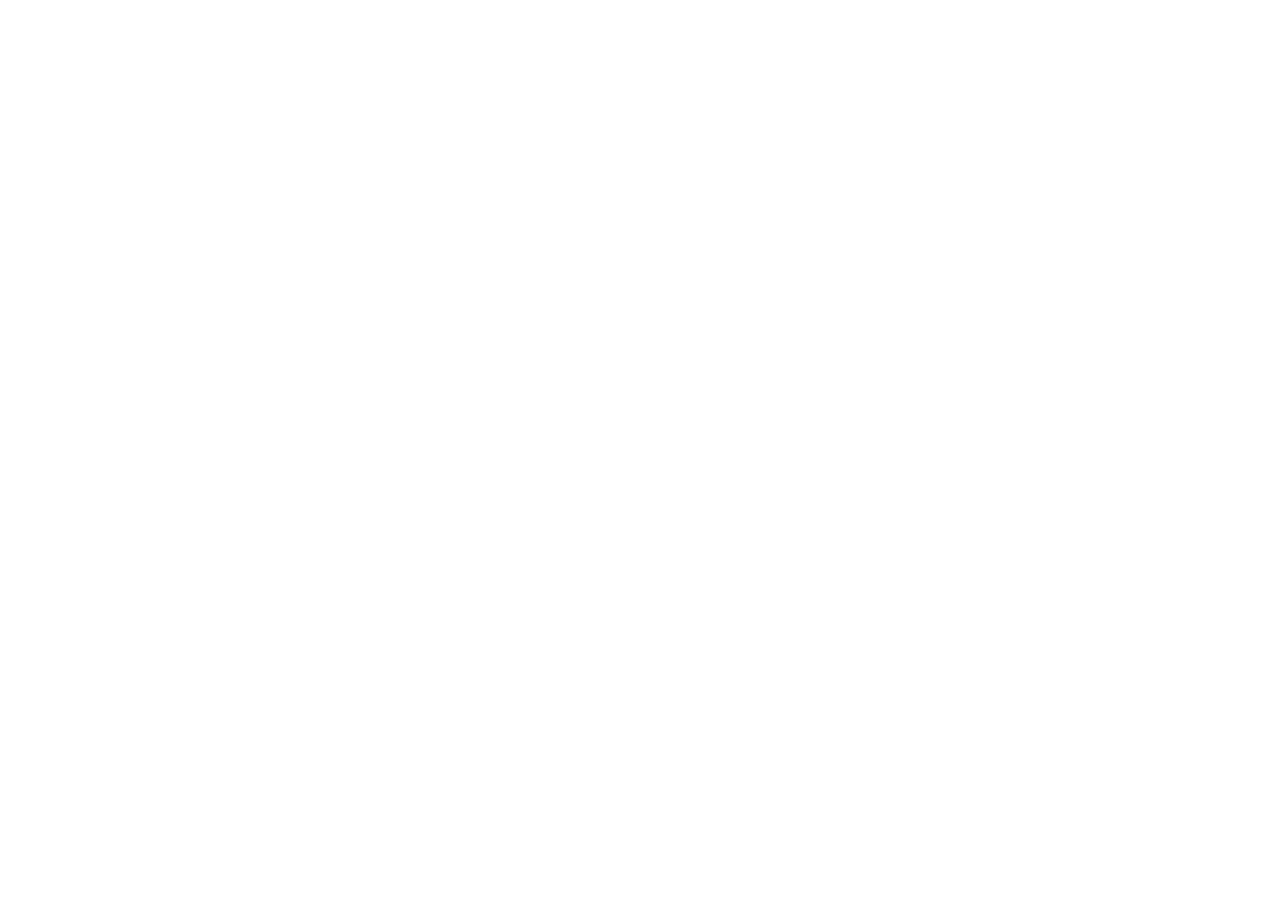
==== commit a071ce57: "Add files via upload" ====
--- a/index.html
+++ b/index.html
@@ -1,280 +1,32 @@
 <!DOCTYPE html>
-<!-- saved from url=(0042)https://retain-orchid-88160897.figma.site/ -->
-<html lang="en"><head><meta http-equiv="Content-Type" content="text/html; charset=UTF-8">
-    
-    <noscript>
-      <style>
-        #container {
-          display: none;
-        }
-      </style>
-    </noscript>
+<html lang="en">
+  <head>
+    <meta charset="UTF-8" />
+    <meta name="viewport" content="width=device-width, initial-scale=1.0" />
 
-    <meta name="viewport" content="width=device-width, initial-scale=1">
-    <meta name="color-scheme" content="light dark">
-    <link rel="preload" href="https://retain-orchid-88160897.figma.site/_runtimes/sites-runtime.524e5e322d8de9afb69804a8611913d7773b389dcc40cdc056641567cb8bf22c.js" as="script" crossorigin="">
-    <link rel="preload" href="https://retain-orchid-88160897.figma.site/_components/v2/9f3fc6604e89487a65cb650acb0ac60d84dbb69a.js" as="script" crossorigin="">
-    <link rel="preload" href="https://retain-orchid-88160897.figma.site/_json/2f4dde04-8fb4-4e4d-8e6f-ac08b8f3ffda/_index.json" as="fetch">
-        <style id="reset-css"> @layer figreset,figoverridable,reset,theme,base,figutils,components,utilities;@layer figoverridable{:root{font-synthesis:none}}@layer figutils{:root{--banner-height:48px;--banner-height-v2:40px;--full-height-with-banner:calc(100dvh - var(--banner-height))}@media (max-width:600px){.banner-v2-container{left:0 !important;right:0 !important;margin:0 auto !important}}.wrapper-with-banner .min-h-screen{min-height:var(--full-height-with-banner)}.wrapper-with-banner .h-screen{height:var(--full-height-with-banner)}}</style><style id="font-faces-0"></style><style id="body-background-color">body:has([data-breakpoint-id="node-0_4"]) { background-color: #fff }</style><style id="ssr-css">#container .css-uwf2km {position: relative; flex: 1 0 0; display: block;}#container .css-fou3uo {min-height: 1px; width: 100%; height: 100dvh;}#container .css-j9f0op {width: 100%; height: 100%;}</style><script>window.__serverRenderedCSSClassNames = {"css-uwf2km":"{\"position\":\"relative\",\"flex\":\"1 0 0\",\"display\":\"block\"}","css-fou3uo":"{\"minHeight\":1,\"width\":\"100%\",\"height\":\"100dvh\"}","css-j9f0op":"{\"width\":\"100%\",\"height\":\"100%\"}"}</script><meta id="meta-o192il" name="description" content="Empowering eCommerce businesses to track multi-tab shopper behavior and recover lost conversions through intelligent insights and automated strategies."><meta id="meta-q2nz3p" name="title" content="Landing Page Design Brief"><meta id="meta-yw3oin" name="robots" content="noindex"><meta id="meta-1ab1uk" name="twitter:card" content="summary_large_image"><meta id="meta-fnr44y" name="twitter:url" content="https://retain-orchid-88160897.figma.site/"><meta id="meta-brqwya" name="twitter:title" content="Landing Page Design Brief"><meta id="meta-2bnjno" name="twitter:description" content="Empowering eCommerce businesses to track multi-tab shopper behavior and recover lost conversions through intelligent insights and automated strategies."><meta id="meta-ixkr9v" property="og:title" content="Landing Page Design Brief"><meta id="meta-ahj6fz" property="og:description" content="Empowering eCommerce businesses to track multi-tab shopper behavior and recover lost conversions through intelligent insights and automated strategies."><meta id="meta-zfz6ci" property="og:type" content="website"><meta id="meta-oncyjb" property="og:url" content="https://retain-orchid-88160897.figma.site/"><meta id="meta-wm6vya" property="og:site_name" content="Landing Page Design Brief"><title id="title-snx2u8">Landing Page Design Brief</title>
-    <link rel="stylesheet" href="./Landing Page Design Brief_files/9f3fc6604e89487a65cb650acb0ac60d84dbb69a.css">
-  <style>
-        .captureFixedShim { position: absolute !important; }
-        .captureStickyShim { position: static !important; }
-        .captureHeaderShim { position: relative !important; }
-    </style></head>
+    <title>SwitchTabs — Cross-Tab Intelligence & Recovery for Shopify</title>
+    <meta name="description" content="SwitchTabs tracks cross-tab shopper behavior in real-time and automatically recovers lost attention. Turn hidden multi-tab activity into revenue for your Shopify store." />
+    <meta name="robots" content="index, follow" />
+    <link rel="canonical" href="https://switchtabs.com/" />
+
+    <!-- Open Graph -->
+    <meta property="og:type" content="website" />
+    <meta property="og:url" content="https://switchtabs.com/" />
+    <meta property="og:title" content="SwitchTabs — Cross-Tab Intelligence & Recovery for Shopify" />
+    <meta property="og:description" content="84% of visitors open more than 2 tabs. SwitchTabs tracks cross-tab behavior and automatically recovers lost shoppers." />
+    <meta property="og:site_name" content="SwitchTabs" />
+
+    <!-- Twitter Card -->
+    <meta name="twitter:card" content="summary_large_image" />
+    <meta name="twitter:site" content="@switchtabs" />
+    <meta name="twitter:title" content="SwitchTabs — Cross-Tab Intelligence & Recovery for Shopify" />
+    <meta name="twitter:description" content="84% of visitors open more than 2 tabs. SwitchTabs tracks cross-tab behavior and automatically recovers lost shoppers." />
+
+    <style>html, body { height: 100%; margin: 0; } #root { height: 100%; }</style>
+  </head>
+
   <body>
-    
-    
-    <script data-template-id="country-code">window.__cf_country = "US"</script>
-    <script type="module">
-      import {SitesRuntime} from '/_runtimes/sites-runtime.524e5e322d8de9afb69804a8611913d7773b389dcc40cdc056641567cb8bf22c.js';
-      const sitesRuntime = new SitesRuntime({
-        container: document.getElementById('container'),
-        env: 'published',
-        bundleId: '2f4dde04-8fb4-4e4d-8e6f-ac08b8f3ffda',
-        
-        loadComponentsOverNetwork: true,
-        assetsVersion: 'v11',
-        fontsVersion: 'v1',
-        videosVersion: 'v1',
-        codeComponentsVersion: 'v2',
-        withBaseStyles: false,
-        reportingDomain: "https://www.figma.com",
-        bundleCreationDate: '2026-05-12 19:03:16 UTC',
-        isFigmake: true,
-        enableMetaTags: true,
-      });
-    </script>
-    
-    <div id="container"><div class="min-h-screen bg-white"><section class="relative overflow-hidden bg-gradient-to-b from-blue-50 to-white py-20 px-6"><div class="mx-auto max-w-7xl"><div class="text-center"><div class="mb-8 flex justify-center"><img src="./Landing Page Design Brief_files/transparent_logo.baf14903.png" alt="SwitchTabs" class="h-[320px] md:h-[400px] mx-[0px] my-[-164px]"></div><div class="mb-8 inline-flex items-center gap-2 rounded-full border border-blue-200 bg-white px-4 py-2 shadow-sm"><div class="h-2 w-2 rounded-full bg-blue-600 animate-pulse"></div><span class="text-sm text-gray-700">Now available for Shopify</span></div><h1 class="mx-auto mb-6 max-w-4xl text-5xl md:text-6xl lg:text-7xl tracking-tight text-gray-900"><span class="font-bold">84% of visitors</span> open more than 2 tabs</h1><p class="mx-auto mb-8 max-w-2xl text-lg md:text-xl text-gray-600 leading-relaxed"> <strong>Intelligence</strong> and <strong>Recovery</strong> strategies to convert that untabbed opportunity.</p><div class="flex flex-col sm:flex-row gap-4 justify-center items-center mb-12"><button class="group flex items-center gap-2 rounded-lg bg-blue-600 px-8 py-4 text-white shadow-lg hover:bg-blue-700 transition-all hover:shadow-xl">Install On Shopify<svg xmlns="http://www.w3.org/2000/svg" width="24" height="24" viewBox="0 0 24 24" fill="none" stroke="currentColor" stroke-width="2" stroke-linecap="round" stroke-linejoin="round" class="lucide lucide-chevron-right h-5 w-5 group-hover:translate-x-1 transition-transform"><path d="m9 18 6-6-6-6"></path></svg></button><button class="rounded-lg border-2 border-gray-300 bg-white px-8 py-4 text-gray-700 hover:border-gray-400 transition-all">Book Demo</button></div><div class="mx-auto max-w-5xl"><div class="relative mx-auto max-w-4xl"><div class="rounded-t-lg border border-b-0 border-gray-300 bg-gray-100 p-3"><div class="flex items-center gap-2"><div class="flex gap-1.5"><div class="h-3 w-3 rounded-full bg-red-500"></div><div class="h-3 w-3 rounded-full bg-yellow-500"></div><div class="h-3 w-3 rounded-full bg-green-500"></div></div><div class="flex-1 flex gap-2 ml-4"><div class="relative flex items-center gap-2 rounded-t-lg px-4 py-2 bg-white border-t border-x border-gray-300 transition-colors"><span class="text-sm text-gray-700">Home</span></div><div class="relative flex items-center gap-2 rounded-t-lg px-4 py-2 bg-gray-200 hover:bg-gray-300 transition-colors"><span class="text-sm text-gray-700">Product A</span></div><div class="relative flex items-center gap-2 rounded-t-lg px-4 py-2 bg-gray-200 hover:bg-gray-300 transition-colors"><span class="text-sm text-gray-700">Cart</span><span class="flex h-5 w-5 items-center justify-center rounded-full bg-blue-600 text-xs text-white">2</span></div><div class="relative flex items-center gap-2 rounded-t-lg px-4 py-2 bg-gray-200 hover:bg-gray-300 transition-colors"><span class="text-sm text-gray-700">Reviews</span></div><div class="relative flex items-center gap-2 rounded-t-lg px-4 py-2 bg-gray-200 hover:bg-gray-300 transition-colors"><span class="text-sm text-gray-700">Compare</span></div></div></div></div><div class="rounded-b-lg border border-gray-300 bg-white p-12 shadow-2xl"><div class="grid grid-cols-3 gap-6 opacity-60"><div class="h-32 rounded bg-gray-200 animate-pulse"></div><div class="h-32 rounded bg-gray-200 animate-pulse delay-100"></div><div class="h-32 rounded bg-gray-200 animate-pulse delay-200"></div></div></div><div class="absolute -right-8 top-1/2 -translate-y-1/2 rounded-lg border border-blue-300 bg-blue-50 p-4 shadow-lg"><div class="text-sm font-medium text-blue-900">🎯 Tab Activity Tracked</div><div class="text-xs text-blue-700 mt-1">5 tabs • 2.4min session</div></div></div></div><div class="mt-16"><p class="mb-6 text-sm text-gray-500 uppercase tracking-wide">Trusted by growing eCommerce brands</p><div class="flex flex-wrap justify-center items-center gap-8 opacity-60"><div class="h-20"><img src="./Landing Page Design Brief_files/logo_3.2b1b0cbe.png" alt="Brand 1" class="h-full object-contain"></div><div class="h-12"><img src="./Landing Page Design Brief_files/logo_4.e0a86a70.png" alt="Brand 2" class="h-full object-contain"></div><div class="h-20"><img src="./Landing Page Design Brief_files/logo_6.b3190b1f.png" alt="Brand 3" class="h-full object-contain"></div><div class="h-12"><img src="./Landing Page Design Brief_files/logo_7.82c723a5.png" alt="Brand 4" class="h-full object-contain"></div><div class="h-20"><img src="./Landing Page Design Brief_files/logo_9.08905176.png" alt="Brand 5" class="h-full object-contain"></div></div></div></div></div></section><section class="bg-white py-24 px-6 mx-[0px] my-[-87px]"><div class="mx-auto max-w-7xl"><div class="mb-12 flex justify-center"><div class="inline-flex rounded-lg border border-gray-300 bg-gray-50 p-1 shadow-sm"><button class="flex items-center gap-2 rounded-md px-8 py-4 transition-all bg-white text-blue-600 shadow-md"><svg xmlns="http://www.w3.org/2000/svg" width="24" height="24" viewBox="0 0 24 24" fill="none" stroke="currentColor" stroke-width="2" stroke-linecap="round" stroke-linejoin="round" class="lucide lucide-chart-column h-5 w-5"><path d="M3 3v16a2 2 0 0 0 2 2h16"></path><path d="M18 17V9"></path><path d="M13 17V5"></path><path d="M8 17v-3"></path></svg><span>INTELLIGENCE</span></button><button class="flex items-center gap-2 rounded-md px-8 py-4 transition-all text-gray-600 hover:text-gray-900"><svg xmlns="http://www.w3.org/2000/svg" width="24" height="24" viewBox="0 0 24 24" fill="none" stroke="currentColor" stroke-width="2" stroke-linecap="round" stroke-linejoin="round" class="lucide lucide-zap h-5 w-5"><path d="M4 14a1 1 0 0 1-.78-1.63l9.9-10.2a.5.5 0 0 1 .86.46l-1.92 6.02A1 1 0 0 0 13 10h7a1 1 0 0 1 .78 1.63l-9.9 10.2a.5.5 0 0 1-.86-.46l1.92-6.02A1 1 0 0 0 11 14z"></path></svg><span>RECOVERY</span></button></div></div><div class="grid gap-12 lg:grid-cols-2 items-center"><div><h2 class="mb-4 text-4xl md:text-5xl text-gray-900">Know what shoppers do across tabs</h2><p class="mb-6 text-lg text-gray-600 leading-relaxed">SwitchTabs tracks cross-tab behavior in real-time, revealing hidden patterns and intent signals that traditional analytics miss.</p><ul class="space-y-4"><li class="flex gap-4"><div class="flex h-10 w-10 shrink-0 items-center justify-center rounded-lg bg-gray-100"><svg xmlns="http://www.w3.org/2000/svg" width="24" height="24" viewBox="0 0 24 24" fill="none" stroke="currentColor" stroke-width="2" stroke-linecap="round" stroke-linejoin="round" class="lucide lucide-chart-column h-5 w-5 text-blue-600"><path d="M3 3v16a2 2 0 0 0 2 2h16"></path><path d="M18 17V9"></path><path d="M13 17V5"></path><path d="M8 17v-3"></path></svg></div><div><h3 class="mb-1 text-gray-900">Cross-tab journey mapping</h3><p class="text-gray-600">See the complete story of how shoppers navigate multiple tabs</p></div></li><li class="flex gap-4"><div class="flex h-10 w-10 shrink-0 items-center justify-center rounded-lg bg-gray-100"><svg xmlns="http://www.w3.org/2000/svg" width="24" height="24" viewBox="0 0 24 24" fill="none" stroke="currentColor" stroke-width="2" stroke-linecap="round" stroke-linejoin="round" class="lucide lucide-sparkles h-5 w-5 text-blue-600"><path d="M9.937 15.5A2 2 0 0 0 8.5 14.063l-6.135-1.582a.5.5 0 0 1 0-.962L8.5 9.936A2 2 0 0 0 9.937 8.5l1.582-6.135a.5.5 0 0 1 .963 0L14.063 8.5A2 2 0 0 0 15.5 9.937l6.135 1.581a.5.5 0 0 1 0 .964L15.5 14.063a2 2 0 0 0-1.437 1.437l-1.582 6.135a.5.5 0 0 1-.963 0z"></path><path d="M20 3v4"></path><path d="M22 5h-4"></path><path d="M4 17v2"></path><path d="M5 18H3"></path></svg></div><div><h3 class="mb-1 text-gray-900">Intent signals &amp; patterns</h3><p class="text-gray-600">Identify high-intent behaviors and comparison shopping</p></div></li><li class="flex gap-4"><div class="flex h-10 w-10 shrink-0 items-center justify-center rounded-lg bg-gray-100"><svg xmlns="http://www.w3.org/2000/svg" width="24" height="24" viewBox="0 0 24 24" fill="none" stroke="currentColor" stroke-width="2" stroke-linecap="round" stroke-linejoin="round" class="lucide lucide-chart-column h-5 w-5 text-blue-600"><path d="M3 3v16a2 2 0 0 0 2 2h16"></path><path d="M18 17V9"></path><path d="M13 17V5"></path><path d="M8 17v-3"></path></svg></div><div><h3 class="mb-1 text-gray-900">Session-level insights</h3><p class="text-gray-600">Understand tab sequences, timing, and abandonment triggers</p></div></li></ul></div><div class="rounded-2xl border border-gray-200 bg-gradient-to-br from-blue-50 to-white p-8 shadow-xl"><div class="space-y-4"><div class="rounded-lg border border-blue-200 bg-white p-4"><div class="mb-2 text-sm text-gray-600">Active Sessions</div><div class="text-3xl text-gray-900">1,247</div><div class="text-sm text-green-600">↑ 23% from last week</div></div><div class="rounded-lg border border-blue-200 bg-white p-4"><div class="mb-3 text-sm text-gray-600">Top Tab Patterns</div><div class="space-y-2"><div><div class="mb-1 flex justify-between text-sm"><span class="text-gray-700">Home → Product → Cart</span><span class="text-gray-500">68%</span></div><div class="h-2 rounded-full bg-gray-200"><div class="h-2 rounded-full bg-blue-600" style="width: 68%;"></div></div></div><div><div class="mb-1 flex justify-between text-sm"><span class="text-gray-700">Product → Compare → Product</span><span class="text-gray-500">45%</span></div><div class="h-2 rounded-full bg-gray-200"><div class="h-2 rounded-full bg-blue-600" style="width: 45%;"></div></div></div><div><div class="mb-1 flex justify-between text-sm"><span class="text-gray-700">Cart → Shipping → Reviews</span><span class="text-gray-500">32%</span></div><div class="h-2 rounded-full bg-gray-200"><div class="h-2 rounded-full bg-blue-600" style="width: 32%;"></div></div></div></div></div><div class="rounded-lg border border-blue-200 bg-blue-600 p-4 text-white"><div class="flex items-center gap-2"><svg xmlns="http://www.w3.org/2000/svg" width="24" height="24" viewBox="0 0 24 24" fill="none" stroke="currentColor" stroke-width="2" stroke-linecap="round" stroke-linejoin="round" class="lucide lucide-sparkles h-5 w-5"><path d="M9.937 15.5A2 2 0 0 0 8.5 14.063l-6.135-1.582a.5.5 0 0 1 0-.962L8.5 9.936A2 2 0 0 0 9.937 8.5l1.582-6.135a.5.5 0 0 1 .963 0L14.063 8.5A2 2 0 0 0 15.5 9.937l6.135 1.581a.5.5 0 0 1 0 .964L15.5 14.063a2 2 0 0 0-1.437 1.437l-1.582 6.135a.5.5 0 0 1-.963 0z"></path><path d="M20 3v4"></path><path d="M22 5h-4"></path><path d="M4 17v2"></path><path d="M5 18H3"></path></svg><span>Live: 89 multi-tab shoppers now</span></div></div></div></div></div></div></section><section class="bg-gradient-to-b from-white to-gray-50 py-24 px-6"><div class="mx-auto max-w-4xl"><div class="text-center mb-12"><h2 class="mb-4 text-4xl md:text-5xl text-gray-900">Simple, usage-based pricing</h2><p class="text-lg text-gray-600">Start free. Scale as you grow. No hidden fees.</p></div><div class="rounded-2xl border border-gray-200 bg-white p-8 md:p-12 shadow-xl"><div class="mb-8"><div class="mb-6 text-center"><div class="mb-2 text-sm text-gray-600">Monthly Sessions</div><div class="text-5xl text-gray-900">50,000</div></div><span dir="ltr" data-orientation="horizontal" aria-disabled="false" class="relative flex h-6 w-full touch-none items-center" style="--radix-slider-thumb-transform: translateX(-50%);"><span data-orientation="horizontal" class="relative h-2 w-full grow rounded-full bg-gray-200"><span data-orientation="horizontal" class="absolute h-full rounded-full bg-gradient-to-r from-blue-600 to-violet-600" style="left: 0%; right: 80%;"></span></span><span style="transform: var(--radix-slider-thumb-transform); position: absolute; left: calc(20% + 7.2px);"><span role="slider" aria-label="Sessions" aria-valuemin="0" aria-valuemax="5" aria-orientation="horizontal" data-orientation="horizontal" tabindex="0" class="block h-6 w-6 rounded-full bg-white border-2 border-blue-600 shadow-lg hover:bg-blue-50 focus:outline-none focus:ring-4 focus:ring-blue-200" data-radix-collection-item="" aria-valuenow="1" style=""></span></span></span></div><div class="text-center mb-8 py-8 border-y border-gray-200"><div class="mb-2 text-sm text-gray-600">Starter Plan</div><div class="flex items-baseline justify-center gap-2"><span class="text-5xl text-gray-900">$49</span><span class="text-gray-600">/month</span></div></div><div class="space-y-3 mb-8"><div class="flex items-center gap-3"><div class="flex h-6 w-6 shrink-0 items-center justify-center rounded-full bg-blue-100"><svg xmlns="http://www.w3.org/2000/svg" width="24" height="24" viewBox="0 0 24 24" fill="none" stroke="currentColor" stroke-width="2" stroke-linecap="round" stroke-linejoin="round" class="lucide lucide-check h-4 w-4 text-blue-600"><path d="M20 6 9 17l-5-5"></path></svg></div><span class="text-gray-700">Cross-tab tracking &amp; analytics</span></div><div class="flex items-center gap-3"><div class="flex h-6 w-6 shrink-0 items-center justify-center rounded-full bg-blue-100"><svg xmlns="http://www.w3.org/2000/svg" width="24" height="24" viewBox="0 0 24 24" fill="none" stroke="currentColor" stroke-width="2" stroke-linecap="round" stroke-linejoin="round" class="lucide lucide-check h-4 w-4 text-blue-600"><path d="M20 6 9 17l-5-5"></path></svg></div><span class="text-gray-700">Automated recovery strategies</span></div><div class="flex items-center gap-3"><div class="flex h-6 w-6 shrink-0 items-center justify-center rounded-full bg-blue-100"><svg xmlns="http://www.w3.org/2000/svg" width="24" height="24" viewBox="0 0 24 24" fill="none" stroke="currentColor" stroke-width="2" stroke-linecap="round" stroke-linejoin="round" class="lucide lucide-check h-4 w-4 text-blue-600"><path d="M20 6 9 17l-5-5"></path></svg></div><span class="text-gray-700">Real-time dashboard</span></div><div class="flex items-center gap-3"><div class="flex h-6 w-6 shrink-0 items-center justify-center rounded-full bg-blue-100"><svg xmlns="http://www.w3.org/2000/svg" width="24" height="24" viewBox="0 0 24 24" fill="none" stroke="currentColor" stroke-width="2" stroke-linecap="round" stroke-linejoin="round" class="lucide lucide-check h-4 w-4 text-blue-600"><path d="M20 6 9 17l-5-5"></path></svg></div><span class="text-gray-700">Email support</span></div><div class="flex items-center gap-3"><div class="flex h-6 w-6 shrink-0 items-center justify-center rounded-full bg-blue-100"><svg xmlns="http://www.w3.org/2000/svg" width="24" height="24" viewBox="0 0 24 24" fill="none" stroke="currentColor" stroke-width="2" stroke-linecap="round" stroke-linejoin="round" class="lucide lucide-check h-4 w-4 text-blue-600"><path d="M20 6 9 17l-5-5"></path></svg></div><span class="text-gray-700">Standard recovery flows</span></div></div><button class="w-full rounded-lg bg-blue-600 px-6 py-4 text-white hover:bg-blue-700 transition-colors shadow-lg hover:shadow-xl">Get Started</button></div><p class="mt-6 text-center text-sm text-gray-500">All plans include 14-day free trial • No credit card required</p></div></section><section class="bg-white py-24 px-6"><div class="mx-auto max-w-3xl"><div class="mb-12 text-center"><h2 class="mb-4 text-4xl md:text-5xl text-gray-900">Frequently Asked Questions</h2><p class="text-lg text-gray-600">Everything you need to know about SwitchTabs</p></div><div class="space-y-4" data-orientation="vertical"><div data-state="closed" data-orientation="vertical" class="rounded-lg border border-gray-200 bg-white px-6 shadow-sm overflow-hidden"><h3 data-orientation="vertical" data-state="closed"><button type="button" aria-controls="radix-:r1:" aria-expanded="false" data-state="closed" data-orientation="vertical" id="radix-:r0:" class="group flex w-full items-center justify-between py-5 text-left transition-all" data-radix-collection-item=""><span class="text-gray-900 pr-4">How does SwitchTabs track cross-tab behavior?</span><svg xmlns="http://www.w3.org/2000/svg" width="24" height="24" viewBox="0 0 24 24" fill="none" stroke="currentColor" stroke-width="2" stroke-linecap="round" stroke-linejoin="round" class="lucide lucide-chevron-down h-5 w-5 shrink-0 text-gray-500 transition-transform duration-200 group-data-[state=open]:rotate-180"><path d="m6 9 6 6 6-6"></path></svg></button></h3><div data-state="closed" id="radix-:r1:" hidden="" role="region" aria-labelledby="radix-:r0:" data-orientation="vertical" class="overflow-hidden text-gray-600 data-[state=closed]:animate-[accordion-up_200ms_ease-out] data-[state=open]:animate-[accordion-down_200ms_ease-out]" style="--radix-accordion-content-height: var(--radix-collapsible-content-height); --radix-accordion-content-width: var(--radix-collapsible-content-width);"></div></div><div data-state="closed" data-orientation="vertical" class="rounded-lg border border-gray-200 bg-white px-6 shadow-sm overflow-hidden"><h3 data-orientation="vertical" data-state="closed"><button type="button" aria-controls="radix-:r3:" aria-expanded="false" data-state="closed" data-orientation="vertical" id="radix-:r2:" class="group flex w-full items-center justify-between py-5 text-left transition-all" data-radix-collection-item=""><span class="text-gray-900 pr-4">Does this work on all eCommerce platforms?</span><svg xmlns="http://www.w3.org/2000/svg" width="24" height="24" viewBox="0 0 24 24" fill="none" stroke="currentColor" stroke-width="2" stroke-linecap="round" stroke-linejoin="round" class="lucide lucide-chevron-down h-5 w-5 shrink-0 text-gray-500 transition-transform duration-200 group-data-[state=open]:rotate-180"><path d="m6 9 6 6 6-6"></path></svg></button></h3><div data-state="closed" id="radix-:r3:" hidden="" role="region" aria-labelledby="radix-:r2:" data-orientation="vertical" class="overflow-hidden text-gray-600 data-[state=closed]:animate-[accordion-up_200ms_ease-out] data-[state=open]:animate-[accordion-down_200ms_ease-out]" style="--radix-accordion-content-height: var(--radix-collapsible-content-height); --radix-accordion-content-width: var(--radix-collapsible-content-width);"></div></div><div data-state="closed" data-orientation="vertical" class="rounded-lg border border-gray-200 bg-white px-6 shadow-sm overflow-hidden"><h3 data-orientation="vertical" data-state="closed"><button type="button" aria-controls="radix-:r5:" aria-expanded="false" data-state="closed" data-orientation="vertical" id="radix-:r4:" class="group flex w-full items-center justify-between py-5 text-left transition-all" data-radix-collection-item=""><span class="text-gray-900 pr-4">Will it slow down my site?</span><svg xmlns="http://www.w3.org/2000/svg" width="24" height="24" viewBox="0 0 24 24" fill="none" stroke="currentColor" stroke-width="2" stroke-linecap="round" stroke-linejoin="round" class="lucide lucide-chevron-down h-5 w-5 shrink-0 text-gray-500 transition-transform duration-200 group-data-[state=open]:rotate-180"><path d="m6 9 6 6 6-6"></path></svg></button></h3><div data-state="closed" id="radix-:r5:" hidden="" role="region" aria-labelledby="radix-:r4:" data-orientation="vertical" class="overflow-hidden text-gray-600 data-[state=closed]:animate-[accordion-up_200ms_ease-out] data-[state=open]:animate-[accordion-down_200ms_ease-out]" style="--radix-accordion-content-height: var(--radix-collapsible-content-height); --radix-accordion-content-width: var(--radix-collapsible-content-width);"></div></div><div data-state="closed" data-orientation="vertical" class="rounded-lg border border-gray-200 bg-white px-6 shadow-sm overflow-hidden"><h3 data-orientation="vertical" data-state="closed"><button type="button" aria-controls="radix-:r7:" aria-expanded="false" data-state="closed" data-orientation="vertical" id="radix-:r6:" class="group flex w-full items-center justify-between py-5 text-left transition-all" data-radix-collection-item=""><span class="text-gray-900 pr-4">How are recovery strategies automated?</span><svg xmlns="http://www.w3.org/2000/svg" width="24" height="24" viewBox="0 0 24 24" fill="none" stroke="currentColor" stroke-width="2" stroke-linecap="round" stroke-linejoin="round" class="lucide lucide-chevron-down h-5 w-5 shrink-0 text-gray-500 transition-transform duration-200 group-data-[state=open]:rotate-180"><path d="m6 9 6 6 6-6"></path></svg></button></h3><div data-state="closed" id="radix-:r7:" hidden="" role="region" aria-labelledby="radix-:r6:" data-orientation="vertical" class="overflow-hidden text-gray-600 data-[state=closed]:animate-[accordion-up_200ms_ease-out] data-[state=open]:animate-[accordion-down_200ms_ease-out]" style="--radix-accordion-content-height: var(--radix-collapsible-content-height); --radix-accordion-content-width: var(--radix-collapsible-content-width);"></div></div><div data-state="closed" data-orientation="vertical" class="rounded-lg border border-gray-200 bg-white px-6 shadow-sm overflow-hidden"><h3 data-orientation="vertical" data-state="closed"><button type="button" aria-controls="radix-:r9:" aria-expanded="false" data-state="closed" data-orientation="vertical" id="radix-:r8:" class="group flex w-full items-center justify-between py-5 text-left transition-all" data-radix-collection-item=""><span class="text-gray-900 pr-4">Is this GDPR &amp; privacy compliant?</span><svg xmlns="http://www.w3.org/2000/svg" width="24" height="24" viewBox="0 0 24 24" fill="none" stroke="currentColor" stroke-width="2" stroke-linecap="round" stroke-linejoin="round" class="lucide lucide-chevron-down h-5 w-5 shrink-0 text-gray-500 transition-transform duration-200 group-data-[state=open]:rotate-180"><path d="m6 9 6 6 6-6"></path></svg></button></h3><div data-state="closed" id="radix-:r9:" hidden="" role="region" aria-labelledby="radix-:r8:" data-orientation="vertical" class="overflow-hidden text-gray-600 data-[state=closed]:animate-[accordion-up_200ms_ease-out] data-[state=open]:animate-[accordion-down_200ms_ease-out]" style="--radix-accordion-content-height: var(--radix-collapsible-content-height); --radix-accordion-content-width: var(--radix-collapsible-content-width);"></div></div><div data-state="closed" data-orientation="vertical" class="rounded-lg border border-gray-200 bg-white px-6 shadow-sm overflow-hidden"><h3 data-orientation="vertical" data-state="closed"><button type="button" aria-controls="radix-:rb:" aria-expanded="false" data-state="closed" data-orientation="vertical" id="radix-:ra:" class="group flex w-full items-center justify-between py-5 text-left transition-all" data-radix-collection-item=""><span class="text-gray-900 pr-4">Can I customize the recovery experiences?</span><svg xmlns="http://www.w3.org/2000/svg" width="24" height="24" viewBox="0 0 24 24" fill="none" stroke="currentColor" stroke-width="2" stroke-linecap="round" stroke-linejoin="round" class="lucide lucide-chevron-down h-5 w-5 shrink-0 text-gray-500 transition-transform duration-200 group-data-[state=open]:rotate-180"><path d="m6 9 6 6 6-6"></path></svg></button></h3><div data-state="closed" id="radix-:rb:" hidden="" role="region" aria-labelledby="radix-:ra:" data-orientation="vertical" class="overflow-hidden text-gray-600 data-[state=closed]:animate-[accordion-up_200ms_ease-out] data-[state=open]:animate-[accordion-down_200ms_ease-out]" style="--radix-accordion-content-height: var(--radix-collapsible-content-height); --radix-accordion-content-width: var(--radix-collapsible-content-width);"></div></div></div></div></section><footer class="bg-gray-900 text-white py-16 px-6"><div class="mx-auto max-w-7xl"><div class="grid gap-12 md:grid-cols-2 lg:grid-cols-4 mb-12"><div><h3 class="mb-4 text-xl text-white">SwitchTabs</h3><p class="text-gray-400 leading-relaxed">Intelligence and recovery for multi-tab shoppers. Turn hidden behavior into revenue.</p></div><div><h4 class="mb-4 text-sm uppercase tracking-wide text-gray-400">Product</h4><ul class="space-y-2"><li><a href="https://retain-orchid-88160897.figma.site/#intelligence" class="text-gray-400 hover:text-white transition-colors">Intelligence</a></li><li><a href="https://retain-orchid-88160897.figma.site/#recovery" class="text-gray-400 hover:text-white transition-colors">Recovery</a></li><li><a href="https://retain-orchid-88160897.figma.site/#pricing" class="text-gray-400 hover:text-white transition-colors">Pricing</a></li><li><a href="https://retain-orchid-88160897.figma.site/#docs" class="text-gray-400 hover:text-white transition-colors">Documentation</a></li></ul></div><div><h4 class="mb-4 text-sm uppercase tracking-wide text-gray-400">Company</h4><ul class="space-y-2"><li><a href="https://retain-orchid-88160897.figma.site/#about" class="text-gray-400 hover:text-white transition-colors">About</a></li><li><a href="https://retain-orchid-88160897.figma.site/#blog" class="text-gray-400 hover:text-white transition-colors">Blog</a></li><li><a href="https://retain-orchid-88160897.figma.site/#careers" class="text-gray-400 hover:text-white transition-colors">Careers</a></li><li><a href="https://retain-orchid-88160897.figma.site/#contact" class="text-gray-400 hover:text-white transition-colors">Contact</a></li></ul></div><div><h4 class="mb-4 text-sm uppercase tracking-wide text-gray-400">Legal</h4><ul class="space-y-2"><li><a href="https://retain-orchid-88160897.figma.site/#privacy" class="text-gray-400 hover:text-white transition-colors">Privacy Policy</a></li><li><a href="https://retain-orchid-88160897.figma.site/#terms" class="text-gray-400 hover:text-white transition-colors">Terms of Service</a></li><li><a href="https://retain-orchid-88160897.figma.site/#security" class="text-gray-400 hover:text-white transition-colors">Security</a></li></ul></div></div><div class="border-t border-gray-800 pt-8"><div class="flex flex-col md:flex-row justify-between items-center gap-4"><p class="text-sm text-gray-400">© 2026 SwitchTabs. All rights reserved.</p><div class="flex gap-4 items-center"><button class="flex items-center gap-2 rounded-lg bg-blue-600 px-6 py-3 text-white hover:bg-blue-700 transition-colors">Install On Shopify<svg xmlns="http://www.w3.org/2000/svg" width="24" height="24" viewBox="0 0 24 24" fill="none" stroke="currentColor" stroke-width="2" stroke-linecap="round" stroke-linejoin="round" class="lucide lucide-chevron-right h-4 w-4"><path d="m9 18 6-6-6-6"></path></svg></button></div></div></div></div></footer></div></div></div></div></div>
-    
-
-     <noscript data-nosnippet="">
-      <main style="height: 100vh; width: 100vw; background-color: white; display: flex; flex-direction: column; align-items: center; justify-content: center; text-align: center;">
-        <h1 style="font-size: 24px; padding: 8px; color: black">
-        This site requires JavaScript
-        </h1>
-        <p style="font-size: 16px; padding: 8px; color: #00000080">To view this website, enable JavaScript in your browser settings and reload the page.</p>
-        <form style="margin-top: 12px;" action="">
-          <button type="submit" style="font-size: 14px; color: black; border: 1px solid #0000001a; border-radius: 5px; width: 256px; height: 32px;">
-          Reload page
-          </button>
-        </form>
-      </main>
-    </noscript>
-  
-
-<div id="ss-hints" style="position: fixed; top: 0px; left: 0px; width: 100%; height: 100%; z-index: 10000; pointer-events: none;"><template shadowrootmode="open"><style>
-        * {
-            margin: 0;
-            padding: 0;
-            box-sizing: border-box;
-            font-family: "Noto Sans", sans-serif;
-        }
-        
-        button {
-            padding: 0;
-            border: none;
-            font: inherit;
-            color: inherit;
-            background-color: transparent;
-            cursor: pointer;
-        }
-        
-        #content-shortcut-hint {
-            position: absolute;
-            top: 15px;
-            right: 335px;
-        }
-        
-        .tooltip{
-            display: flex;
-            flex-direction: column;
-            position: relative;
-            color: #181D27;
-            gap: 16px;
-            width: 365px;
-            padding: 25px;
-            background-color: #ffffff;
-            border-radius: 10px;
-            box-shadow: 0px 0px 20px 0px rgba(185, 185, 185, 0.6);
-            z-index: 1000;
-            pointer-events: auto;
-        }
-        
-        .tooltip__header{
-            display: flex;
-            justify-content: space-between;
-            align-items: center;
-        }
-        
-        .tooltip__icon{
-            height: 20px;
-            width: 20px;
-        }
-        
-        .tooltip__title{
-            display: flex;
-            align-items: center;
-            gap: 8px;
-        }
-        
-        .tooltip__title h3{
-            font-size: 18px;
-            font-weight: 600;
-        }
-        
-        .tooltip__close{
-            padding: 0;
-            margin: 0;
-            width: 24px;
-            height: 24px;
-            display: flex;
-            align-items: center;
-            justify-content: center;
-        }
-
-        .tooltip__close:hover img{
-            filter: brightness(0) saturate(100%) invert(7%) sepia(7%) saturate(3579%) hue-rotate(181deg) brightness(98%) contrast(90%);
-        }
-        
-        .tooltip__content{
-            display: flex;
-            flex-direction: column;
-            gap: 5px;
-        }
-        
-        .tooltip__subtitle{
-            font-size: 14px;
-            font-weight: 400;
-        }
-        
-        .tooltip__stats{
-            font-size: 12px;
-            font-weight: 400;
-            color: #717680;
-        }
-        
-        .tooltip__actions{
-            display: flex;
-            justify-content: space-between;
-            align-items: center;
-            gap: 10px;
-        }
-        
-        .tooltip__settings{
-            border: 1px solid transparent;
-            padding: 6px 0;
-            border-radius: 5px;
-            color: #717680;
-            font-size: 14px;
-            font-weight: 700;
-            display: flex;
-            align-items: center;
-            gap: 8px;
-            width: 100%;
-            padding-left: 5px;
-        }
-        
-        .tooltip__settings:hover{
-            border: 1px solid #86CB3C;
-            color: #181D27;
-        }
-        
-        .tooltip__settings:hover img,
-        .tooltip__settings-text:hover{
-            filter: brightness(0) saturate(100%) invert(7%) sepia(7%) saturate(3579%) hue-rotate(181deg) brightness(98%) contrast(90%);
-        }
-        
-        .tooltip__confirm{
-            background: #86CB3C;
-            border: 1px solid #86CB3C;
-            padding: 6px 0;
-            border-radius: 5px;
-            color: #181D27;
-            width: 100%;
-            font-size: 14px;
-            font-weight: 700;
-            display: flex;
-            justify-content: center;
-            align-items: center;
-            gap: 8px;
-        }
-        
-        .tooltip__confirm:hover{
-            border: 1px solid #ACDC79;
-            background: #ACDC79;
-        }
-        
-        .tooltip__confirm:active{
-            background: #86CB3C;
-            border: 1px solid #86CB3C;
-            color: #ffffff;
-        }
-        
-        .tooltip--arrow-top::before{
-            content: '';
-            position: absolute;
-            top: -10px;
-            left: 50%;
-            transform: translateX(-50%);
-            width: 0;
-            height: 0;
-            border-left: 15px solid transparent;
-            border-right: 15px solid transparent;
-            border-bottom: 15px solid #ffffff;
-        }
-        
-        .tooltip--arrow-left::before{
-            content: '';
-            position: absolute;
-            top: 50%;
-            left: -10px;
-            transform: translateY(-50%);
-            width: 0;
-            height: 0;
-            border-top: 15px solid transparent;
-            border-bottom: 15px solid transparent;
-            border-right: 15px solid #ffffff;
-        }
-        
-        .tooltip--arrow-right::after{
-            content: '';
-            position: absolute;
-            top: 50%;
-            right: -10px;
-            transform: translateY(-50%);
-            width: 0;
-            height: 0;
-            border-top: 15px solid transparent;
-            border-bottom: 15px solid transparent;
-            border-left: 15px solid #ffffff;
-        }
-        
-        .hidden{
-            display: none;
-        }
-    </style><div><div id="content-shortcut-hint" class="tooltip tooltip--arrow-top hidden">
-        <div class="tooltip__header">
-            <div class="tooltip__title">
-                <img src="chrome-extension://bkfigfepencfiandfhbiimpanljfbiej/assets/icons/logo-screen-capt-img.svg" alt="logo-screen-capt-img.svg" class="tooltip__icon"><img src="chrome-extension://bkfigfepencfiandfhbiimpanljfbiej/assets/icons/hints/short-snap.svg" alt="hints/short-snap.svg" class="tooltip__icon">
-                <h3 class="tooltip__title">Alt + Shift + S</h3>
-            </div>
-            <button class="tooltip__close">
-                <img src="chrome-extension://bkfigfepencfiandfhbiimpanljfbiej/assets/icons/selected-screen-close-img.svg" alt="close-icon">
-            </button>
-        </div>
-        <div class="tooltip__content">
-            <p class="tooltip__subtitle">Shortcut for <strong>Selected Area</strong> screenshot</p>
-            
-        </div>
-        
-        <div class="tooltip__actions">
-            <button class="tooltip__settings">
-                <img src="chrome-extension://bkfigfepencfiandfhbiimpanljfbiej/assets/icons/selected-screen-setting-img.svg" alt="settings-icon">
-                <p class="tooltip__settings-text">Settings</p>
-            </button>
-            <button class="tooltip__confirm">Got it</button>
-        </div>
-    
-    </div></div></template></div></body></html>
+    <div id="root"></div>
+    <script type="module" src="/src/main.tsx"></script>
+  </body>
+</html>
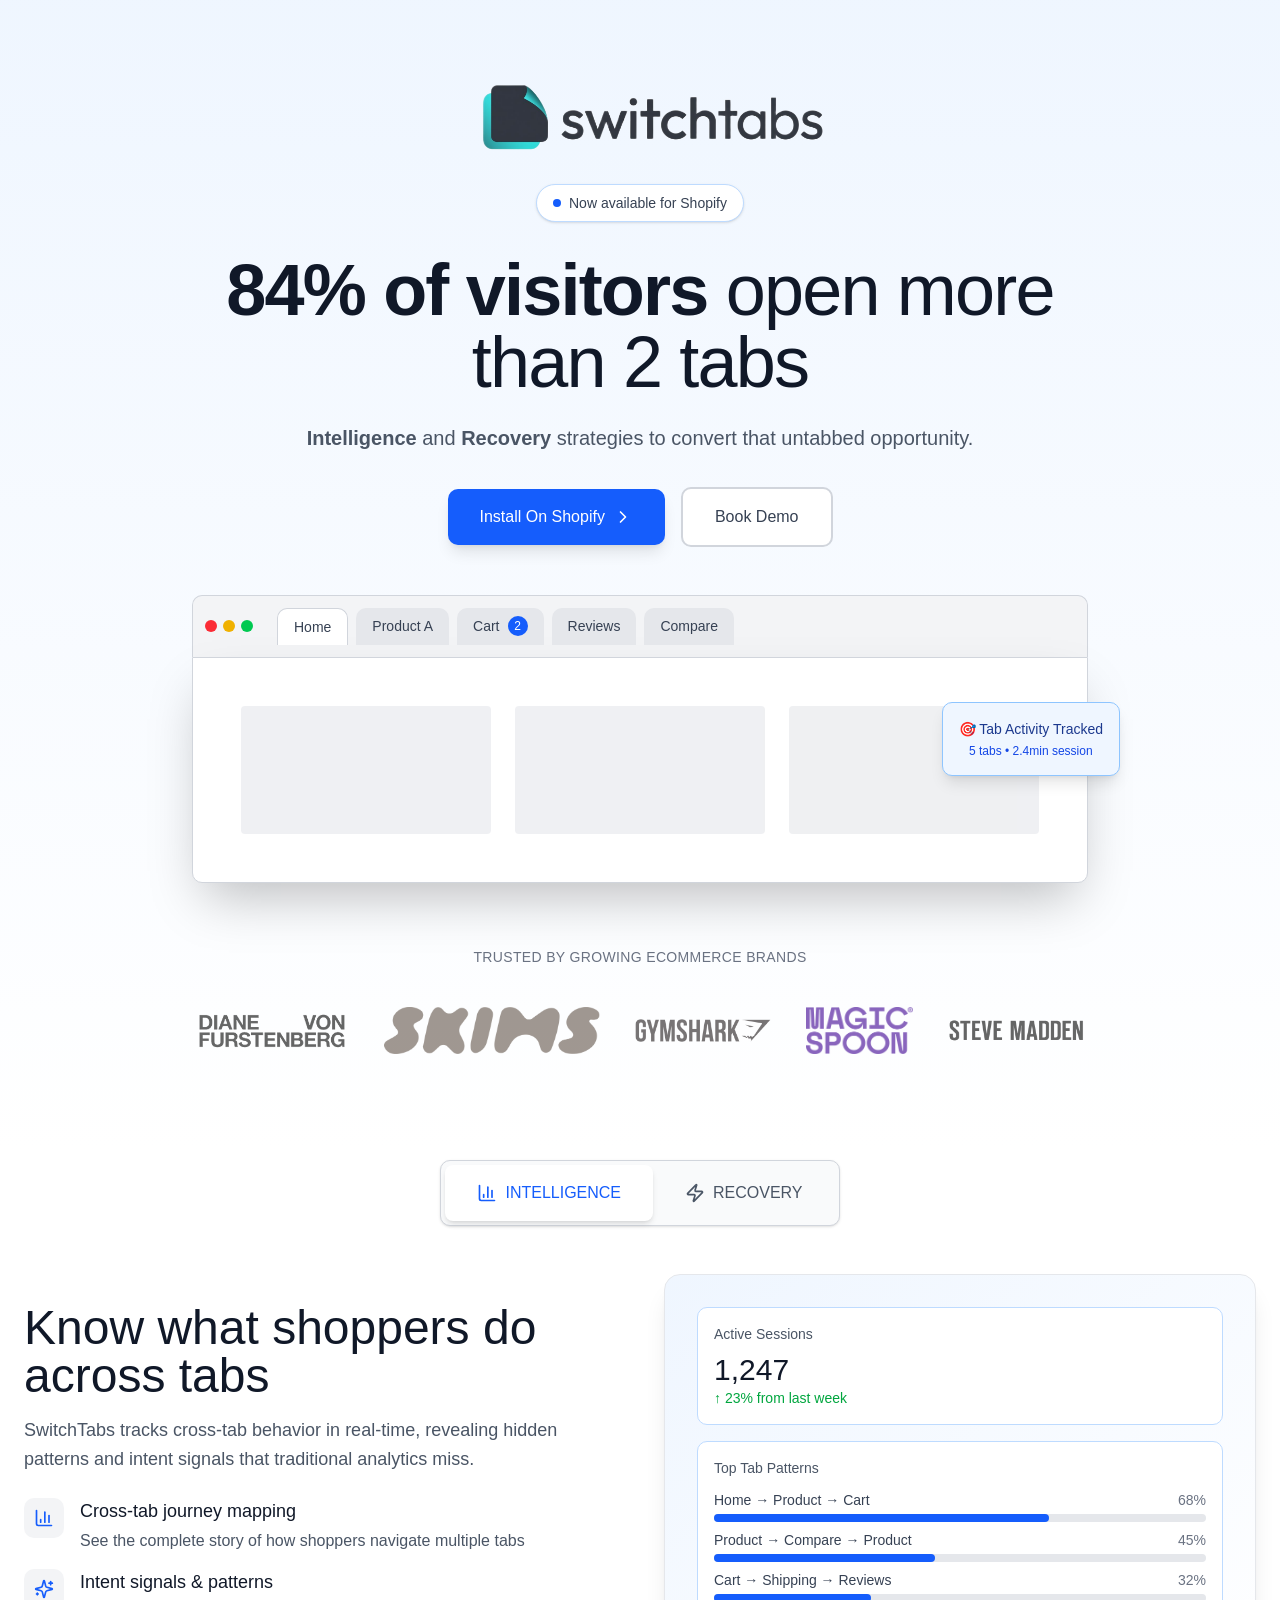
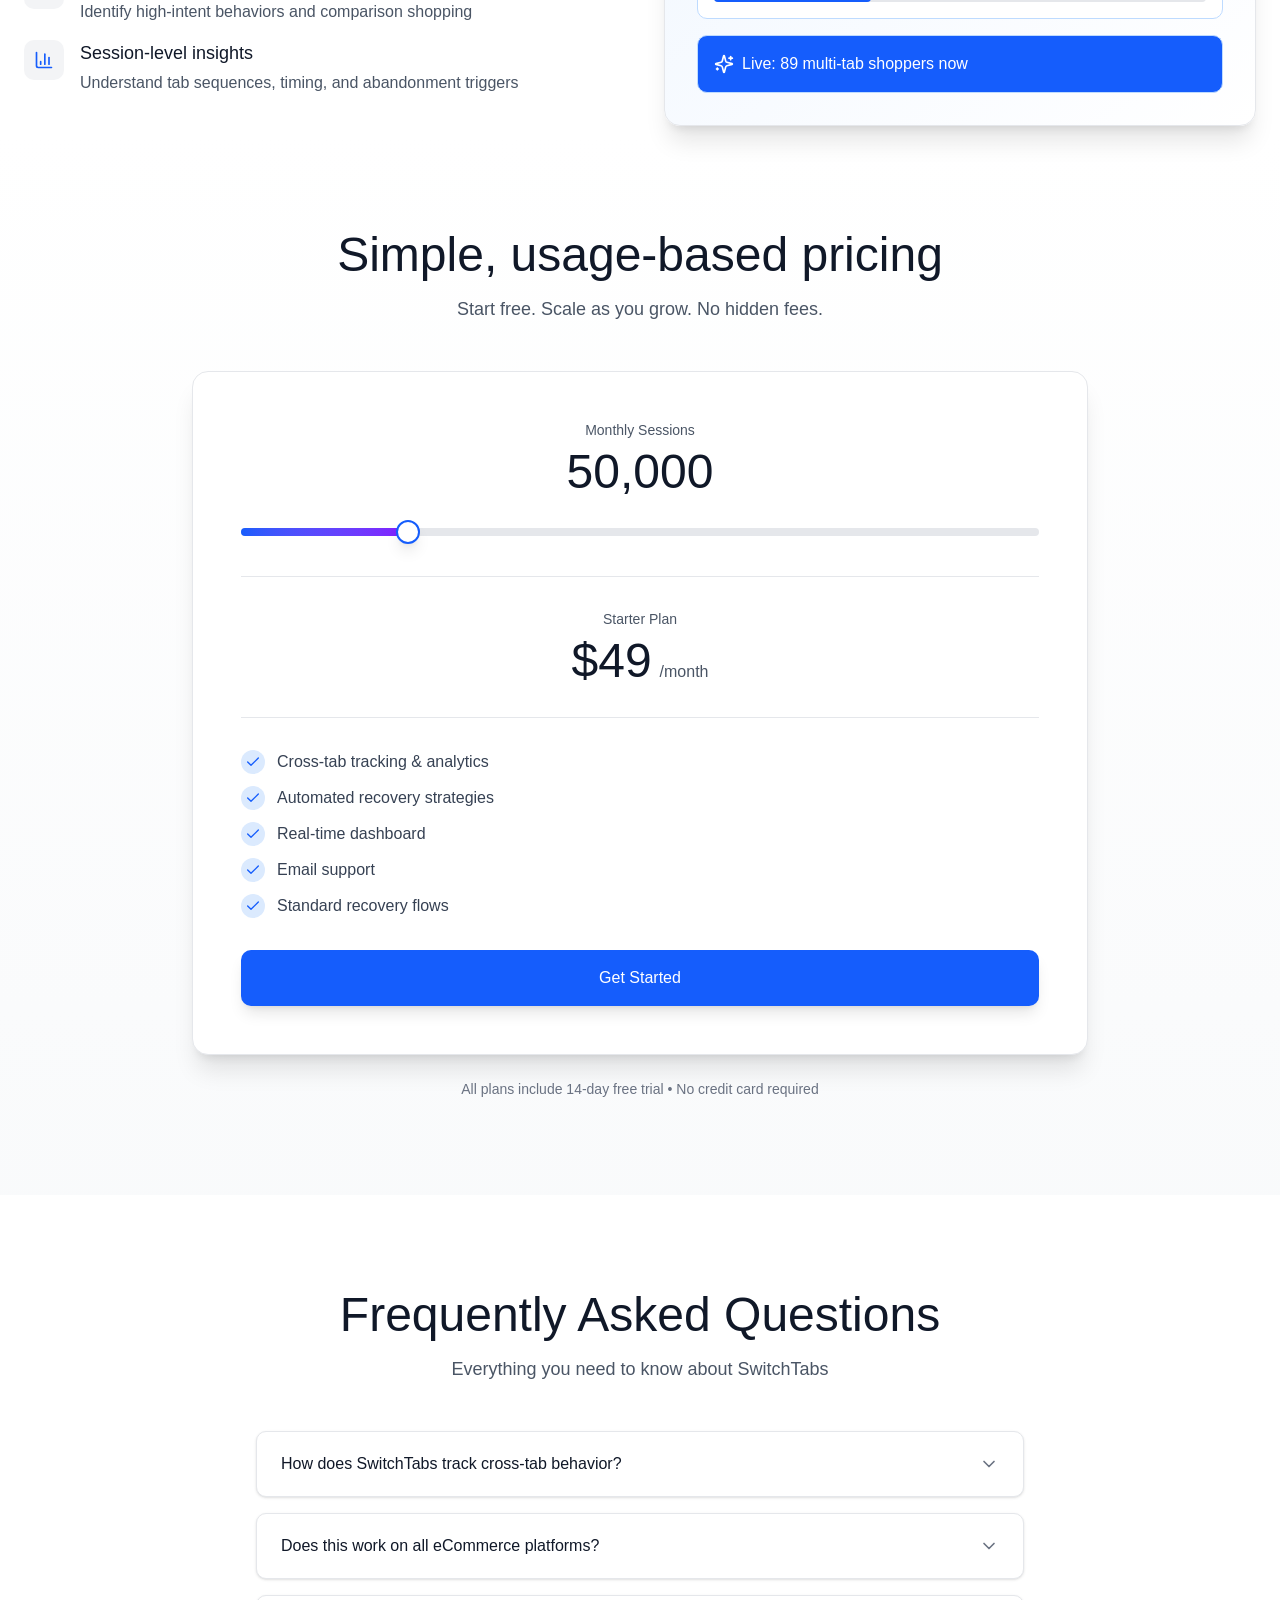
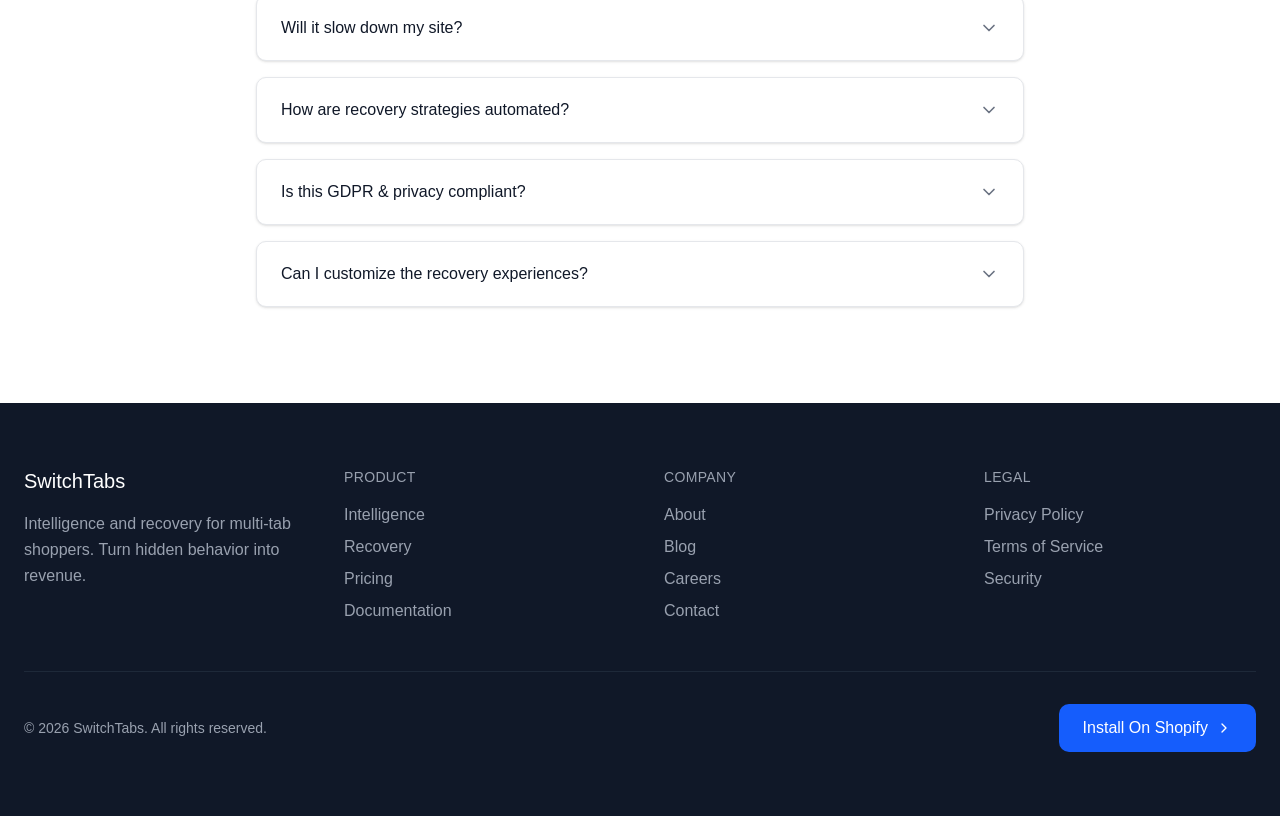
==== commit a9d5e7cb: "Update index.html" ====
--- a/index.html
+++ b/index.html
@@ -1,32 +1,280 @@
 <!DOCTYPE html>
-<html lang="en">
-  <head>
-    <meta charset="UTF-8" />
-    <meta name="viewport" content="width=device-width, initial-scale=1.0" />
-
-    <title>SwitchTabs — Cross-Tab Intelligence & Recovery for Shopify</title>
-    <meta name="description" content="SwitchTabs tracks cross-tab shopper behavior in real-time and automatically recovers lost attention. Turn hidden multi-tab activity into revenue for your Shopify store." />
-    <meta name="robots" content="index, follow" />
-    <link rel="canonical" href="https://switchtabs.com/" />
-
-    <!-- Open Graph -->
-    <meta property="og:type" content="website" />
-    <meta property="og:url" content="https://switchtabs.com/" />
-    <meta property="og:title" content="SwitchTabs — Cross-Tab Intelligence & Recovery for Shopify" />
-    <meta property="og:description" content="84% of visitors open more than 2 tabs. SwitchTabs tracks cross-tab behavior and automatically recovers lost shoppers." />
-    <meta property="og:site_name" content="SwitchTabs" />
-
-    <!-- Twitter Card -->
-    <meta name="twitter:card" content="summary_large_image" />
-    <meta name="twitter:site" content="@switchtabs" />
-    <meta name="twitter:title" content="SwitchTabs — Cross-Tab Intelligence & Recovery for Shopify" />
-    <meta name="twitter:description" content="84% of visitors open more than 2 tabs. SwitchTabs tracks cross-tab behavior and automatically recovers lost shoppers." />
-
-    <style>html, body { height: 100%; margin: 0; } #root { height: 100%; }</style>
-  </head>
-
+<!-- saved from url=(0042)https://retain-orchid-88160897.figma.site/ -->
+<html lang="en"><head><meta http-equiv="Content-Type" content="text/html; charset=UTF-8">
+    
+    <noscript>
+      <style>
+        #container {
+          display: none;
+        }
+      </style>
+    </noscript>
+
+    <meta name="viewport" content="width=device-width, initial-scale=1">
+    <meta name="color-scheme" content="light dark">
+    <link rel="preload" href="https://retain-orchid-88160897.figma.site/_runtimes/sites-runtime.524e5e322d8de9afb69804a8611913d7773b389dcc40cdc056641567cb8bf22c.js" as="script" crossorigin="">
+    <link rel="preload" href="https://retain-orchid-88160897.figma.site/_components/v2/9f3fc6604e89487a65cb650acb0ac60d84dbb69a.js" as="script" crossorigin="">
+    <link rel="preload" href="https://retain-orchid-88160897.figma.site/_json/2f4dde04-8fb4-4e4d-8e6f-ac08b8f3ffda/_index.json" as="fetch">
+        <style id="reset-css"> @layer figreset,figoverridable,reset,theme,base,figutils,components,utilities;@layer figoverridable{:root{font-synthesis:none}}@layer figutils{:root{--banner-height:48px;--banner-height-v2:40px;--full-height-with-banner:calc(100dvh - var(--banner-height))}@media (max-width:600px){.banner-v2-container{left:0 !important;right:0 !important;margin:0 auto !important}}.wrapper-with-banner .min-h-screen{min-height:var(--full-height-with-banner)}.wrapper-with-banner .h-screen{height:var(--full-height-with-banner)}}</style><style id="font-faces-0"></style><style id="body-background-color">body:has([data-breakpoint-id="node-0_4"]) { background-color: #fff }</style><style id="ssr-css">#container .css-uwf2km {position: relative; flex: 1 0 0; display: block;}#container .css-fou3uo {min-height: 1px; width: 100%; height: 100dvh;}#container .css-j9f0op {width: 100%; height: 100%;}</style><script>window.__serverRenderedCSSClassNames = {"css-uwf2km":"{\"position\":\"relative\",\"flex\":\"1 0 0\",\"display\":\"block\"}","css-fou3uo":"{\"minHeight\":1,\"width\":\"100%\",\"height\":\"100dvh\"}","css-j9f0op":"{\"width\":\"100%\",\"height\":\"100%\"}"}</script><meta id="meta-o192il" name="description" content="Empowering eCommerce businesses to track multi-tab shopper behavior and recover lost conversions through intelligent insights and automated strategies."><meta id="meta-q2nz3p" name="title" content="Landing Page Design Brief"><meta id="meta-yw3oin" name="robots" content="noindex"><meta id="meta-1ab1uk" name="twitter:card" content="summary_large_image"><meta id="meta-fnr44y" name="twitter:url" content="https://retain-orchid-88160897.figma.site/"><meta id="meta-brqwya" name="twitter:title" content="Switch Tabs"><meta id="meta-2bnjno" name="twitter:description" content="Empowering eCommerce businesses to track multi-tab shopper behavior and recover lost conversions through intelligent insights and automated strategies."><meta id="meta-ixkr9v" property="og:title" content="Landing Page Design Brief"><meta id="meta-ahj6fz" property="og:description" content="Empowering eCommerce businesses to track multi-tab shopper behavior and recover lost conversions through intelligent insights and automated strategies."><meta id="meta-zfz6ci" property="og:type" content="website"><meta id="meta-oncyjb" property="og:url" content="https://retain-orchid-88160897.figma.site/"><meta id="meta-wm6vya" property="og:site_name" content="Switch Tabs"><title id="title-snx2u8">Switch Tabs</title>
+    <link rel="stylesheet" href="./Landing Page Design Brief_files/9f3fc6604e89487a65cb650acb0ac60d84dbb69a.css">
+  <style>
+        .captureFixedShim { position: absolute !important; }
+        .captureStickyShim { position: static !important; }
+            .captureHeaderShim { position: relative !important; }
+    </style></head>
   <body>
-    <div id="root"></div>
-    <script type="module" src="/src/main.tsx"></script>
-  </body>
-</html>+    
+    
+    <script data-template-id="country-code">window.__cf_country = "US"</script>
+    <script type="module">
+      import {SitesRuntime} from '/_runtimes/sites-runtime.524e5e322d8de9afb69804a8611913d7773b389dcc40cdc056641567cb8bf22c.js';
+      const sitesRuntime = new SitesRuntime({
+        container: document.getElementById('container'),
+        env: 'published',
+        bundleId: '2f4dde04-8fb4-4e4d-8e6f-ac08b8f3ffda',
+        
+        loadComponentsOverNetwork: true,
+        assetsVersion: 'v11',
+        fontsVersion: 'v1',
+        videosVersion: 'v1',
+        codeComponentsVersion: 'v2',
+        withBaseStyles: false,
+        reportingDomain: "https://www.figma.com",
+        bundleCreationDate: '2026-05-12 19:03:16 UTC',
+        isFigmake: true,
+        enableMetaTags: true,
+      });
+    </script>
+    
+    <div id="container"><div class="min-h-screen bg-white"><section class="relative overflow-hidden bg-gradient-to-b from-blue-50 to-white py-20 px-6"><div class="mx-auto max-w-7xl"><div class="text-center"><div class="mb-8 flex justify-center"><img src="./Landing Page Design Brief_files/transparent_logo.baf14903.png" alt="SwitchTabs" class="h-[320px] md:h-[400px] mx-[0px] my-[-164px]"></div><div class="mb-8 inline-flex items-center gap-2 rounded-full border border-blue-200 bg-white px-4 py-2 shadow-sm"><div class="h-2 w-2 rounded-full bg-blue-600 animate-pulse"></div><span class="text-sm text-gray-700">Now available for Shopify</span></div><h1 class="mx-auto mb-6 max-w-4xl text-5xl md:text-6xl lg:text-7xl tracking-tight text-gray-900"><span class="font-bold">84% of visitors</span> open more than 2 tabs</h1><p class="mx-auto mb-8 max-w-2xl text-lg md:text-xl text-gray-600 leading-relaxed"> <strong>Intelligence</strong> and <strong>Recovery</strong> strategies to convert that untabbed opportunity.</p><div class="flex flex-col sm:flex-row gap-4 justify-center items-center mb-12"><button class="group flex items-center gap-2 rounded-lg bg-blue-600 px-8 py-4 text-white shadow-lg hover:bg-blue-700 transition-all hover:shadow-xl">Install On Shopify<svg xmlns="http://www.w3.org/2000/svg" width="24" height="24" viewBox="0 0 24 24" fill="none" stroke="currentColor" stroke-width="2" stroke-linecap="round" stroke-linejoin="round" class="lucide lucide-chevron-right h-5 w-5 group-hover:translate-x-1 transition-transform"><path d="m9 18 6-6-6-6"></path></svg></button><button class="rounded-lg border-2 border-gray-300 bg-white px-8 py-4 text-gray-700 hover:border-gray-400 transition-all">Book Demo</button></div><div class="mx-auto max-w-5xl"><div class="relative mx-auto max-w-4xl"><div class="rounded-t-lg border border-b-0 border-gray-300 bg-gray-100 p-3"><div class="flex items-center gap-2"><div class="flex gap-1.5"><div class="h-3 w-3 rounded-full bg-red-500"></div><div class="h-3 w-3 rounded-full bg-yellow-500"></div><div class="h-3 w-3 rounded-full bg-green-500"></div></div><div class="flex-1 flex gap-2 ml-4"><div class="relative flex items-center gap-2 rounded-t-lg px-4 py-2 bg-white border-t border-x border-gray-300 transition-colors"><span class="text-sm text-gray-700">Home</span></div><div class="relative flex items-center gap-2 rounded-t-lg px-4 py-2 bg-gray-200 hover:bg-gray-300 transition-colors"><span class="text-sm text-gray-700">Product A</span></div><div class="relative flex items-center gap-2 rounded-t-lg px-4 py-2 bg-gray-200 hover:bg-gray-300 transition-colors"><span class="text-sm text-gray-700">Cart</span><span class="flex h-5 w-5 items-center justify-center rounded-full bg-blue-600 text-xs text-white">2</span></div><div class="relative flex items-center gap-2 rounded-t-lg px-4 py-2 bg-gray-200 hover:bg-gray-300 transition-colors"><span class="text-sm text-gray-700">Reviews</span></div><div class="relative flex items-center gap-2 rounded-t-lg px-4 py-2 bg-gray-200 hover:bg-gray-300 transition-colors"><span class="text-sm text-gray-700">Compare</span></div></div></div></div><div class="rounded-b-lg border border-gray-300 bg-white p-12 shadow-2xl"><div class="grid grid-cols-3 gap-6 opacity-60"><div class="h-32 rounded bg-gray-200 animate-pulse"></div><div class="h-32 rounded bg-gray-200 animate-pulse delay-100"></div><div class="h-32 rounded bg-gray-200 animate-pulse delay-200"></div></div></div><div class="absolute -right-8 top-1/2 -translate-y-1/2 rounded-lg border border-blue-300 bg-blue-50 p-4 shadow-lg"><div class="text-sm font-medium text-blue-900">🎯 Tab Activity Tracked</div><div class="text-xs text-blue-700 mt-1">5 tabs • 2.4min session</div></div></div></div><div class="mt-16"><p class="mb-6 text-sm text-gray-500 uppercase tracking-wide">Trusted by growing eCommerce brands</p><div class="flex flex-wrap justify-center items-center gap-8 opacity-60"><div class="h-20"><img src="./Landing Page Design Brief_files/logo_3.2b1b0cbe.png" alt="Brand 1" class="h-full object-contain"></div><div class="h-12"><img src="./Landing Page Design Brief_files/logo_4.e0a86a70.png" alt="Brand 2" class="h-full object-contain"></div><div class="h-20"><img src="./Landing Page Design Brief_files/logo_6.b3190b1f.png" alt="Brand 3" class="h-full object-contain"></div><div class="h-12"><img src="./Landing Page Design Brief_files/logo_7.82c723a5.png" alt="Brand 4" class="h-full object-contain"></div><div class="h-20"><img src="./Landing Page Design Brief_files/logo_9.08905176.png" alt="Brand 5" class="h-full object-contain"></div></div></div></div></div></section><section class="bg-white py-24 px-6 mx-[0px] my-[-87px]"><div class="mx-auto max-w-7xl"><div class="mb-12 flex justify-center"><div class="inline-flex rounded-lg border border-gray-300 bg-gray-50 p-1 shadow-sm"><button class="flex items-center gap-2 rounded-md px-8 py-4 transition-all bg-white text-blue-600 shadow-md"><svg xmlns="http://www.w3.org/2000/svg" width="24" height="24" viewBox="0 0 24 24" fill="none" stroke="currentColor" stroke-width="2" stroke-linecap="round" stroke-linejoin="round" class="lucide lucide-chart-column h-5 w-5"><path d="M3 3v16a2 2 0 0 0 2 2h16"></path><path d="M18 17V9"></path><path d="M13 17V5"></path><path d="M8 17v-3"></path></svg><span>INTELLIGENCE</span></button><button class="flex items-center gap-2 rounded-md px-8 py-4 transition-all text-gray-600 hover:text-gray-900"><svg xmlns="http://www.w3.org/2000/svg" width="24" height="24" viewBox="0 0 24 24" fill="none" stroke="currentColor" stroke-width="2" stroke-linecap="round" stroke-linejoin="round" class="lucide lucide-zap h-5 w-5"><path d="M4 14a1 1 0 0 1-.78-1.63l9.9-10.2a.5.5 0 0 1 .86.46l-1.92 6.02A1 1 0 0 0 13 10h7a1 1 0 0 1 .78 1.63l-9.9 10.2a.5.5 0 0 1-.86-.46l1.92-6.02A1 1 0 0 0 11 14z"></path></svg><span>RECOVERY</span></button></div></div><div class="grid gap-12 lg:grid-cols-2 items-center"><div><h2 class="mb-4 text-4xl md:text-5xl text-gray-900">Know what shoppers do across tabs</h2><p class="mb-6 text-lg text-gray-600 leading-relaxed">SwitchTabs tracks cross-tab behavior in real-time, revealing hidden patterns and intent signals that traditional analytics miss.</p><ul class="space-y-4"><li class="flex gap-4"><div class="flex h-10 w-10 shrink-0 items-center justify-center rounded-lg bg-gray-100"><svg xmlns="http://www.w3.org/2000/svg" width="24" height="24" viewBox="0 0 24 24" fill="none" stroke="currentColor" stroke-width="2" stroke-linecap="round" stroke-linejoin="round" class="lucide lucide-chart-column h-5 w-5 text-blue-600"><path d="M3 3v16a2 2 0 0 0 2 2h16"></path><path d="M18 17V9"></path><path d="M13 17V5"></path><path d="M8 17v-3"></path></svg></div><div><h3 class="mb-1 text-gray-900">Cross-tab journey mapping</h3><p class="text-gray-600">See the complete story of how shoppers navigate multiple tabs</p></div></li><li class="flex gap-4"><div class="flex h-10 w-10 shrink-0 items-center justify-center rounded-lg bg-gray-100"><svg xmlns="http://www.w3.org/2000/svg" width="24" height="24" viewBox="0 0 24 24" fill="none" stroke="currentColor" stroke-width="2" stroke-linecap="round" stroke-linejoin="round" class="lucide lucide-sparkles h-5 w-5 text-blue-600"><path d="M9.937 15.5A2 2 0 0 0 8.5 14.063l-6.135-1.582a.5.5 0 0 1 0-.962L8.5 9.936A2 2 0 0 0 9.937 8.5l1.582-6.135a.5.5 0 0 1 .963 0L14.063 8.5A2 2 0 0 0 15.5 9.937l6.135 1.581a.5.5 0 0 1 0 .964L15.5 14.063a2 2 0 0 0-1.437 1.437l-1.582 6.135a.5.5 0 0 1-.963 0z"></path><path d="M20 3v4"></path><path d="M22 5h-4"></path><path d="M4 17v2"></path><path d="M5 18H3"></path></svg></div><div><h3 class="mb-1 text-gray-900">Intent signals &amp; patterns</h3><p class="text-gray-600">Identify high-intent behaviors and comparison shopping</p></div></li><li class="flex gap-4"><div class="flex h-10 w-10 shrink-0 items-center justify-center rounded-lg bg-gray-100"><svg xmlns="http://www.w3.org/2000/svg" width="24" height="24" viewBox="0 0 24 24" fill="none" stroke="currentColor" stroke-width="2" stroke-linecap="round" stroke-linejoin="round" class="lucide lucide-chart-column h-5 w-5 text-blue-600"><path d="M3 3v16a2 2 0 0 0 2 2h16"></path><path d="M18 17V9"></path><path d="M13 17V5"></path><path d="M8 17v-3"></path></svg></div><div><h3 class="mb-1 text-gray-900">Session-level insights</h3><p class="text-gray-600">Understand tab sequences, timing, and abandonment triggers</p></div></li></ul></div><div class="rounded-2xl border border-gray-200 bg-gradient-to-br from-blue-50 to-white p-8 shadow-xl"><div class="space-y-4"><div class="rounded-lg border border-blue-200 bg-white p-4"><div class="mb-2 text-sm text-gray-600">Active Sessions</div><div class="text-3xl text-gray-900">1,247</div><div class="text-sm text-green-600">↑ 23% from last week</div></div><div class="rounded-lg border border-blue-200 bg-white p-4"><div class="mb-3 text-sm text-gray-600">Top Tab Patterns</div><div class="space-y-2"><div><div class="mb-1 flex justify-between text-sm"><span class="text-gray-700">Home → Product → Cart</span><span class="text-gray-500">68%</span></div><div class="h-2 rounded-full bg-gray-200"><div class="h-2 rounded-full bg-blue-600" style="width: 68%;"></div></div></div><div><div class="mb-1 flex justify-between text-sm"><span class="text-gray-700">Product → Compare → Product</span><span class="text-gray-500">45%</span></div><div class="h-2 rounded-full bg-gray-200"><div class="h-2 rounded-full bg-blue-600" style="width: 45%;"></div></div></div><div><div class="mb-1 flex justify-between text-sm"><span class="text-gray-700">Cart → Shipping → Reviews</span><span class="text-gray-500">32%</span></div><div class="h-2 rounded-full bg-gray-200"><div class="h-2 rounded-full bg-blue-600" style="width: 32%;"></div></div></div></div></div><div class="rounded-lg border border-blue-200 bg-blue-600 p-4 text-white"><div class="flex items-center gap-2"><svg xmlns="http://www.w3.org/2000/svg" width="24" height="24" viewBox="0 0 24 24" fill="none" stroke="currentColor" stroke-width="2" stroke-linecap="round" stroke-linejoin="round" class="lucide lucide-sparkles h-5 w-5"><path d="M9.937 15.5A2 2 0 0 0 8.5 14.063l-6.135-1.582a.5.5 0 0 1 0-.962L8.5 9.936A2 2 0 0 0 9.937 8.5l1.582-6.135a.5.5 0 0 1 .963 0L14.063 8.5A2 2 0 0 0 15.5 9.937l6.135 1.581a.5.5 0 0 1 0 .964L15.5 14.063a2 2 0 0 0-1.437 1.437l-1.582 6.135a.5.5 0 0 1-.963 0z"></path><path d="M20 3v4"></path><path d="M22 5h-4"></path><path d="M4 17v2"></path><path d="M5 18H3"></path></svg><span>Live: 89 multi-tab shoppers now</span></div></div></div></div></div></div></section><section class="bg-gradient-to-b from-white to-gray-50 py-24 px-6"><div class="mx-auto max-w-4xl"><div class="text-center mb-12"><h2 class="mb-4 text-4xl md:text-5xl text-gray-900">Simple, usage-based pricing</h2><p class="text-lg text-gray-600">Start free. Scale as you grow. No hidden fees.</p></div><div class="rounded-2xl border border-gray-200 bg-white p-8 md:p-12 shadow-xl"><div class="mb-8"><div class="mb-6 text-center"><div class="mb-2 text-sm text-gray-600">Monthly Sessions</div><div class="text-5xl text-gray-900">50,000</div></div><span dir="ltr" data-orientation="horizontal" aria-disabled="false" class="relative flex h-6 w-full touch-none items-center" style="--radix-slider-thumb-transform: translateX(-50%);"><span data-orientation="horizontal" class="relative h-2 w-full grow rounded-full bg-gray-200"><span data-orientation="horizontal" class="absolute h-full rounded-full bg-gradient-to-r from-blue-600 to-violet-600" style="left: 0%; right: 80%;"></span></span><span style="transform: var(--radix-slider-thumb-transform); position: absolute; left: calc(20% + 7.2px);"><span role="slider" aria-label="Sessions" aria-valuemin="0" aria-valuemax="5" aria-orientation="horizontal" data-orientation="horizontal" tabindex="0" class="block h-6 w-6 rounded-full bg-white border-2 border-blue-600 shadow-lg hover:bg-blue-50 focus:outline-none focus:ring-4 focus:ring-blue-200" data-radix-collection-item="" aria-valuenow="1" style=""></span></span></span></div><div class="text-center mb-8 py-8 border-y border-gray-200"><div class="mb-2 text-sm text-gray-600">Starter Plan</div><div class="flex items-baseline justify-center gap-2"><span class="text-5xl text-gray-900">$49</span><span class="text-gray-600">/month</span></div></div><div class="space-y-3 mb-8"><div class="flex items-center gap-3"><div class="flex h-6 w-6 shrink-0 items-center justify-center rounded-full bg-blue-100"><svg xmlns="http://www.w3.org/2000/svg" width="24" height="24" viewBox="0 0 24 24" fill="none" stroke="currentColor" stroke-width="2" stroke-linecap="round" stroke-linejoin="round" class="lucide lucide-check h-4 w-4 text-blue-600"><path d="M20 6 9 17l-5-5"></path></svg></div><span class="text-gray-700">Cross-tab tracking &amp; analytics</span></div><div class="flex items-center gap-3"><div class="flex h-6 w-6 shrink-0 items-center justify-center rounded-full bg-blue-100"><svg xmlns="http://www.w3.org/2000/svg" width="24" height="24" viewBox="0 0 24 24" fill="none" stroke="currentColor" stroke-width="2" stroke-linecap="round" stroke-linejoin="round" class="lucide lucide-check h-4 w-4 text-blue-600"><path d="M20 6 9 17l-5-5"></path></svg></div><span class="text-gray-700">Automated recovery strategies</span></div><div class="flex items-center gap-3"><div class="flex h-6 w-6 shrink-0 items-center justify-center rounded-full bg-blue-100"><svg xmlns="http://www.w3.org/2000/svg" width="24" height="24" viewBox="0 0 24 24" fill="none" stroke="currentColor" stroke-width="2" stroke-linecap="round" stroke-linejoin="round" class="lucide lucide-check h-4 w-4 text-blue-600"><path d="M20 6 9 17l-5-5"></path></svg></div><span class="text-gray-700">Real-time dashboard</span></div><div class="flex items-center gap-3"><div class="flex h-6 w-6 shrink-0 items-center justify-center rounded-full bg-blue-100"><svg xmlns="http://www.w3.org/2000/svg" width="24" height="24" viewBox="0 0 24 24" fill="none" stroke="currentColor" stroke-width="2" stroke-linecap="round" stroke-linejoin="round" class="lucide lucide-check h-4 w-4 text-blue-600"><path d="M20 6 9 17l-5-5"></path></svg></div><span class="text-gray-700">Email support</span></div><div class="flex items-center gap-3"><div class="flex h-6 w-6 shrink-0 items-center justify-center rounded-full bg-blue-100"><svg xmlns="http://www.w3.org/2000/svg" width="24" height="24" viewBox="0 0 24 24" fill="none" stroke="currentColor" stroke-width="2" stroke-linecap="round" stroke-linejoin="round" class="lucide lucide-check h-4 w-4 text-blue-600"><path d="M20 6 9 17l-5-5"></path></svg></div><span class="text-gray-700">Standard recovery flows</span></div></div><button class="w-full rounded-lg bg-blue-600 px-6 py-4 text-white hover:bg-blue-700 transition-colors shadow-lg hover:shadow-xl">Get Started</button></div><p class="mt-6 text-center text-sm text-gray-500">All plans include 14-day free trial • No credit card required</p></div></section><section class="bg-white py-24 px-6"><div class="mx-auto max-w-3xl"><div class="mb-12 text-center"><h2 class="mb-4 text-4xl md:text-5xl text-gray-900">Frequently Asked Questions</h2><p class="text-lg text-gray-600">Everything you need to know about SwitchTabs</p></div><div class="space-y-4" data-orientation="vertical"><div data-state="closed" data-orientation="vertical" class="rounded-lg border border-gray-200 bg-white px-6 shadow-sm overflow-hidden"><h3 data-orientation="vertical" data-state="closed"><button type="button" aria-controls="radix-:r1:" aria-expanded="false" data-state="closed" data-orientation="vertical" id="radix-:r0:" class="group flex w-full items-center justify-between py-5 text-left transition-all" data-radix-collection-item=""><span class="text-gray-900 pr-4">How does SwitchTabs track cross-tab behavior?</span><svg xmlns="http://www.w3.org/2000/svg" width="24" height="24" viewBox="0 0 24 24" fill="none" stroke="currentColor" stroke-width="2" stroke-linecap="round" stroke-linejoin="round" class="lucide lucide-chevron-down h-5 w-5 shrink-0 text-gray-500 transition-transform duration-200 group-data-[state=open]:rotate-180"><path d="m6 9 6 6 6-6"></path></svg></button></h3><div data-state="closed" id="radix-:r1:" hidden="" role="region" aria-labelledby="radix-:r0:" data-orientation="vertical" class="overflow-hidden text-gray-600 data-[state=closed]:animate-[accordion-up_200ms_ease-out] data-[state=open]:animate-[accordion-down_200ms_ease-out]" style="--radix-accordion-content-height: var(--radix-collapsible-content-height); --radix-accordion-content-width: var(--radix-collapsible-content-width);"></div></div><div data-state="closed" data-orientation="vertical" class="rounded-lg border border-gray-200 bg-white px-6 shadow-sm overflow-hidden"><h3 data-orientation="vertical" data-state="closed"><button type="button" aria-controls="radix-:r3:" aria-expanded="false" data-state="closed" data-orientation="vertical" id="radix-:r2:" class="group flex w-full items-center justify-between py-5 text-left transition-all" data-radix-collection-item=""><span class="text-gray-900 pr-4">Does this work on all eCommerce platforms?</span><svg xmlns="http://www.w3.org/2000/svg" width="24" height="24" viewBox="0 0 24 24" fill="none" stroke="currentColor" stroke-width="2" stroke-linecap="round" stroke-linejoin="round" class="lucide lucide-chevron-down h-5 w-5 shrink-0 text-gray-500 transition-transform duration-200 group-data-[state=open]:rotate-180"><path d="m6 9 6 6 6-6"></path></svg></button></h3><div data-state="closed" id="radix-:r3:" hidden="" role="region" aria-labelledby="radix-:r2:" data-orientation="vertical" class="overflow-hidden text-gray-600 data-[state=closed]:animate-[accordion-up_200ms_ease-out] data-[state=open]:animate-[accordion-down_200ms_ease-out]" style="--radix-accordion-content-height: var(--radix-collapsible-content-height); --radix-accordion-content-width: var(--radix-collapsible-content-width);"></div></div><div data-state="closed" data-orientation="vertical" class="rounded-lg border border-gray-200 bg-white px-6 shadow-sm overflow-hidden"><h3 data-orientation="vertical" data-state="closed"><button type="button" aria-controls="radix-:r5:" aria-expanded="false" data-state="closed" data-orientation="vertical" id="radix-:r4:" class="group flex w-full items-center justify-between py-5 text-left transition-all" data-radix-collection-item=""><span class="text-gray-900 pr-4">Will it slow down my site?</span><svg xmlns="http://www.w3.org/2000/svg" width="24" height="24" viewBox="0 0 24 24" fill="none" stroke="currentColor" stroke-width="2" stroke-linecap="round" stroke-linejoin="round" class="lucide lucide-chevron-down h-5 w-5 shrink-0 text-gray-500 transition-transform duration-200 group-data-[state=open]:rotate-180"><path d="m6 9 6 6 6-6"></path></svg></button></h3><div data-state="closed" id="radix-:r5:" hidden="" role="region" aria-labelledby="radix-:r4:" data-orientation="vertical" class="overflow-hidden text-gray-600 data-[state=closed]:animate-[accordion-up_200ms_ease-out] data-[state=open]:animate-[accordion-down_200ms_ease-out]" style="--radix-accordion-content-height: var(--radix-collapsible-content-height); --radix-accordion-content-width: var(--radix-collapsible-content-width);"></div></div><div data-state="closed" data-orientation="vertical" class="rounded-lg border border-gray-200 bg-white px-6 shadow-sm overflow-hidden"><h3 data-orientation="vertical" data-state="closed"><button type="button" aria-controls="radix-:r7:" aria-expanded="false" data-state="closed" data-orientation="vertical" id="radix-:r6:" class="group flex w-full items-center justify-between py-5 text-left transition-all" data-radix-collection-item=""><span class="text-gray-900 pr-4">How are recovery strategies automated?</span><svg xmlns="http://www.w3.org/2000/svg" width="24" height="24" viewBox="0 0 24 24" fill="none" stroke="currentColor" stroke-width="2" stroke-linecap="round" stroke-linejoin="round" class="lucide lucide-chevron-down h-5 w-5 shrink-0 text-gray-500 transition-transform duration-200 group-data-[state=open]:rotate-180"><path d="m6 9 6 6 6-6"></path></svg></button></h3><div data-state="closed" id="radix-:r7:" hidden="" role="region" aria-labelledby="radix-:r6:" data-orientation="vertical" class="overflow-hidden text-gray-600 data-[state=closed]:animate-[accordion-up_200ms_ease-out] data-[state=open]:animate-[accordion-down_200ms_ease-out]" style="--radix-accordion-content-height: var(--radix-collapsible-content-height); --radix-accordion-content-width: var(--radix-collapsible-content-width);"></div></div><div data-state="closed" data-orientation="vertical" class="rounded-lg border border-gray-200 bg-white px-6 shadow-sm overflow-hidden"><h3 data-orientation="vertical" data-state="closed"><button type="button" aria-controls="radix-:r9:" aria-expanded="false" data-state="closed" data-orientation="vertical" id="radix-:r8:" class="group flex w-full items-center justify-between py-5 text-left transition-all" data-radix-collection-item=""><span class="text-gray-900 pr-4">Is this GDPR &amp; privacy compliant?</span><svg xmlns="http://www.w3.org/2000/svg" width="24" height="24" viewBox="0 0 24 24" fill="none" stroke="currentColor" stroke-width="2" stroke-linecap="round" stroke-linejoin="round" class="lucide lucide-chevron-down h-5 w-5 shrink-0 text-gray-500 transition-transform duration-200 group-data-[state=open]:rotate-180"><path d="m6 9 6 6 6-6"></path></svg></button></h3><div data-state="closed" id="radix-:r9:" hidden="" role="region" aria-labelledby="radix-:r8:" data-orientation="vertical" class="overflow-hidden text-gray-600 data-[state=closed]:animate-[accordion-up_200ms_ease-out] data-[state=open]:animate-[accordion-down_200ms_ease-out]" style="--radix-accordion-content-height: var(--radix-collapsible-content-height); --radix-accordion-content-width: var(--radix-collapsible-content-width);"></div></div><div data-state="closed" data-orientation="vertical" class="rounded-lg border border-gray-200 bg-white px-6 shadow-sm overflow-hidden"><h3 data-orientation="vertical" data-state="closed"><button type="button" aria-controls="radix-:rb:" aria-expanded="false" data-state="closed" data-orientation="vertical" id="radix-:ra:" class="group flex w-full items-center justify-between py-5 text-left transition-all" data-radix-collection-item=""><span class="text-gray-900 pr-4">Can I customize the recovery experiences?</span><svg xmlns="http://www.w3.org/2000/svg" width="24" height="24" viewBox="0 0 24 24" fill="none" stroke="currentColor" stroke-width="2" stroke-linecap="round" stroke-linejoin="round" class="lucide lucide-chevron-down h-5 w-5 shrink-0 text-gray-500 transition-transform duration-200 group-data-[state=open]:rotate-180"><path d="m6 9 6 6 6-6"></path></svg></button></h3><div data-state="closed" id="radix-:rb:" hidden="" role="region" aria-labelledby="radix-:ra:" data-orientation="vertical" class="overflow-hidden text-gray-600 data-[state=closed]:animate-[accordion-up_200ms_ease-out] data-[state=open]:animate-[accordion-down_200ms_ease-out]" style="--radix-accordion-content-height: var(--radix-collapsible-content-height); --radix-accordion-content-width: var(--radix-collapsible-content-width);"></div></div></div></div></section><footer class="bg-gray-900 text-white py-16 px-6"><div class="mx-auto max-w-7xl"><div class="grid gap-12 md:grid-cols-2 lg:grid-cols-4 mb-12"><div><h3 class="mb-4 text-xl text-white">SwitchTabs</h3><p class="text-gray-400 leading-relaxed">Intelligence and recovery for multi-tab shoppers. Turn hidden behavior into revenue.</p></div><div><h4 class="mb-4 text-sm uppercase tracking-wide text-gray-400">Product</h4><ul class="space-y-2"><li><a href="https://retain-orchid-88160897.figma.site/#intelligence" class="text-gray-400 hover:text-white transition-colors">Intelligence</a></li><li><a href="https://retain-orchid-88160897.figma.site/#recovery" class="text-gray-400 hover:text-white transition-colors">Recovery</a></li><li><a href="https://retain-orchid-88160897.figma.site/#pricing" class="text-gray-400 hover:text-white transition-colors">Pricing</a></li><li><a href="https://retain-orchid-88160897.figma.site/#docs" class="text-gray-400 hover:text-white transition-colors">Documentation</a></li></ul></div><div><h4 class="mb-4 text-sm uppercase tracking-wide text-gray-400">Company</h4><ul class="space-y-2"><li><a href="https://retain-orchid-88160897.figma.site/#about" class="text-gray-400 hover:text-white transition-colors">About</a></li><li><a href="https://retain-orchid-88160897.figma.site/#blog" class="text-gray-400 hover:text-white transition-colors">Blog</a></li><li><a href="https://retain-orchid-88160897.figma.site/#careers" class="text-gray-400 hover:text-white transition-colors">Careers</a></li><li><a href="https://retain-orchid-88160897.figma.site/#contact" class="text-gray-400 hover:text-white transition-colors">Contact</a></li></ul></div><div><h4 class="mb-4 text-sm uppercase tracking-wide text-gray-400">Legal</h4><ul class="space-y-2"><li><a href="https://retain-orchid-88160897.figma.site/#privacy" class="text-gray-400 hover:text-white transition-colors">Privacy Policy</a></li><li><a href="https://retain-orchid-88160897.figma.site/#terms" class="text-gray-400 hover:text-white transition-colors">Terms of Service</a></li><li><a href="https://retain-orchid-88160897.figma.site/#security" class="text-gray-400 hover:text-white transition-colors">Security</a></li></ul></div></div><div class="border-t border-gray-800 pt-8"><div class="flex flex-col md:flex-row justify-between items-center gap-4"><p class="text-sm text-gray-400">© 2026 SwitchTabs. All rights reserved.</p><div class="flex gap-4 items-center"><button class="flex items-center gap-2 rounded-lg bg-blue-600 px-6 py-3 text-white hover:bg-blue-700 transition-colors">Install On Shopify<svg xmlns="http://www.w3.org/2000/svg" width="24" height="24" viewBox="0 0 24 24" fill="none" stroke="currentColor" stroke-width="2" stroke-linecap="round" stroke-linejoin="round" class="lucide lucide-chevron-right h-4 w-4"><path d="m9 18 6-6-6-6"></path></svg></button></div></div></div></div></footer></div></div></div></div></div>
+    
+
+     <noscript data-nosnippet="">
+      <main style="height: 100vh; width: 100vw; background-color: white; display: flex; flex-direction: column; align-items: center; justify-content: center; text-align: center;">
+        <h1 style="font-size: 24px; padding: 8px; color: black">
+        This site requires JavaScript
+        </h1>
+        <p style="font-size: 16px; padding: 8px; color: #00000080">To view this website, enable JavaScript in your browser settings and reload the page.</p>
+        <form style="margin-top: 12px;" action="">
+          <button type="submit" style="font-size: 14px; color: black; border: 1px solid #0000001a; border-radius: 5px; width: 256px; height: 32px;">
+          Reload page
+          </button>
+        </form>
+      </main>
+    </noscript>
+  
+
+<div id="ss-hints" style="position: fixed; top: 0px; left: 0px; width: 100%; height: 100%; z-index: 10000; pointer-events: none;"><template shadowrootmode="open"><style>
+        * {
+            margin: 0;
+            padding: 0;
+            box-sizing: border-box;
+            font-family: "Noto Sans", sans-serif;
+        }
+        
+        button {
+            padding: 0;
+            border: none;
+            font: inherit;
+            color: inherit;
+            background-color: transparent;
+            cursor: pointer;
+        }
+        
+        #content-shortcut-hint {
+            position: absolute;
+            top: 15px;
+            right: 335px;
+        }
+        
+        .tooltip{
+            display: flex;
+            flex-direction: column;
+            position: relative;
+            color: #181D27;
+            gap: 16px;
+            width: 365px;
+            padding: 25px;
+            background-color: #ffffff;
+            border-radius: 10px;
+            box-shadow: 0px 0px 20px 0px rgba(185, 185, 185, 0.6);
+            z-index: 1000;
+            pointer-events: auto;
+        }
+        
+        .tooltip__header{
+            display: flex;
+            justify-content: space-between;
+            align-items: center;
+        }
+        
+        .tooltip__icon{
+            height: 20px;
+            width: 20px;
+        }
+        
+        .tooltip__title{
+            display: flex;
+            align-items: center;
+            gap: 8px;
+        }
+        
+        .tooltip__title h3{
+            font-size: 18px;
+            font-weight: 600;
+        }
+        
+        .tooltip__close{
+            padding: 0;
+            margin: 0;
+            width: 24px;
+            height: 24px;
+            display: flex;
+            align-items: center;
+            justify-content: center;
+        }
+
+        .tooltip__close:hover img{
+            filter: brightness(0) saturate(100%) invert(7%) sepia(7%) saturate(3579%) hue-rotate(181deg) brightness(98%) contrast(90%);
+        }
+        
+        .tooltip__content{
+            display: flex;
+            flex-direction: column;
+            gap: 5px;
+        }
+        
+        .tooltip__subtitle{
+            font-size: 14px;
+            font-weight: 400;
+        }
+        
+        .tooltip__stats{
+            font-size: 12px;
+            font-weight: 400;
+            color: #717680;
+        }
+        
+        .tooltip__actions{
+            display: flex;
+            justify-content: space-between;
+            align-items: center;
+            gap: 10px;
+        }
+        
+        .tooltip__settings{
+            border: 1px solid transparent;
+            padding: 6px 0;
+            border-radius: 5px;
+            color: #717680;
+            font-size: 14px;
+            font-weight: 700;
+            display: flex;
+            align-items: center;
+            gap: 8px;
+            width: 100%;
+            padding-left: 5px;
+        }
+        
+        .tooltip__settings:hover{
+            border: 1px solid #86CB3C;
+            color: #181D27;
+        }
+        
+        .tooltip__settings:hover img,
+        .tooltip__settings-text:hover{
+            filter: brightness(0) saturate(100%) invert(7%) sepia(7%) saturate(3579%) hue-rotate(181deg) brightness(98%) contrast(90%);
+        }
+        
+        .tooltip__confirm{
+            background: #86CB3C;
+            border: 1px solid #86CB3C;
+            padding: 6px 0;
+            border-radius: 5px;
+            color: #181D27;
+            width: 100%;
+            font-size: 14px;
+            font-weight: 700;
+            display: flex;
+            justify-content: center;
+            align-items: center;
+            gap: 8px;
+        }
+        
+        .tooltip__confirm:hover{
+            border: 1px solid #ACDC79;
+            background: #ACDC79;
+        }
+        
+        .tooltip__confirm:active{
+            background: #86CB3C;
+            border: 1px solid #86CB3C;
+            color: #ffffff;
+        }
+        
+        .tooltip--arrow-top::before{
+            content: '';
+            position: absolute;
+            top: -10px;
+            left: 50%;
+            transform: translateX(-50%);
+            width: 0;
+            height: 0;
+            border-left: 15px solid transparent;
+            border-right: 15px solid transparent;
+            border-bottom: 15px solid #ffffff;
+        }
+        
+        .tooltip--arrow-left::before{
+            content: '';
+            position: absolute;
+            top: 50%;
+            left: -10px;
+            transform: translateY(-50%);
+            width: 0;
+            height: 0;
+            border-top: 15px solid transparent;
+            border-bottom: 15px solid transparent;
+            border-right: 15px solid #ffffff;
+        }
+        
+        .tooltip--arrow-right::after{
+            content: '';
+            position: absolute;
+            top: 50%;
+            right: -10px;
+            transform: translateY(-50%);
+            width: 0;
+            height: 0;
+            border-top: 15px solid transparent;
+            border-bottom: 15px solid transparent;
+            border-left: 15px solid #ffffff;
+        }
+        
+        .hidden{
+            display: none;
+        }
+    </style><div><div id="content-shortcut-hint" class="tooltip tooltip--arrow-top hidden">
+        <div class="tooltip__header">
+            <div class="tooltip__title">
+                <img src="chrome-extension://bkfigfepencfiandfhbiimpanljfbiej/assets/icons/logo-screen-capt-img.svg" alt="logo-screen-capt-img.svg" class="tooltip__icon"><img src="chrome-extension://bkfigfepencfiandfhbiimpanljfbiej/assets/icons/hints/short-snap.svg" alt="hints/short-snap.svg" class="tooltip__icon">
+                <h3 class="tooltip__title">Alt + Shift + S</h3>
+            </div>
+            <button class="tooltip__close">
+                <img src="chrome-extension://bkfigfepencfiandfhbiimpanljfbiej/assets/icons/selected-screen-close-img.svg" alt="close-icon">
+            </button>
+        </div>
+        <div class="tooltip__content">
+            <p class="tooltip__subtitle">Shortcut for <strong>Selected Area</strong> screenshot</p>
+            
+        </div>
+        
+        <div class="tooltip__actions">
+            <button class="tooltip__settings">
+                <img src="chrome-extension://bkfigfepencfiandfhbiimpanljfbiej/assets/icons/selected-screen-setting-img.svg" alt="settings-icon">
+                <p class="tooltip__settings-text">Settings</p>
+            </button>
+            <button class="tooltip__confirm">Got it</button>
+        </div>
+    
+    </div></div></template></div></body></html>
--- a/Landing Page Design Brief_files/9f3fc6604e89487a65cb650acb0ac60d84dbb69a.css
+++ b/Landing Page Design Brief_files/9f3fc6604e89487a65cb650acb0ac60d84dbb69a.css
@@ -0,0 +1 @@
+@import"https://fonts.googleapis.com/css2?family=Inter:wght@400;500;600;700&display=swap";/*! tailwindcss v4.1.12 | MIT License | https://tailwindcss.com */@layer properties{@supports (((-webkit-hyphens:none)) and (not (margin-trim:inline))) or ((-moz-orient:inline) and (not (color:rgb(from red r g b)))){*,:before,:after,::backdrop{--tw-translate-x:0;--tw-translate-y:0;--tw-translate-z:0;--tw-rotate-x:initial;--tw-rotate-y:initial;--tw-rotate-z:initial;--tw-skew-x:initial;--tw-skew-y:initial;--tw-space-y-reverse:0;--tw-space-x-reverse:0;--tw-border-style:solid;--tw-gradient-position:initial;--tw-gradient-from:#0000;--tw-gradient-via:#0000;--tw-gradient-to:#0000;--tw-gradient-stops:initial;--tw-gradient-via-stops:initial;--tw-gradient-from-position:0%;--tw-gradient-via-position:50%;--tw-gradient-to-position:100%;--tw-leading:initial;--tw-font-weight:initial;--tw-tracking:initial;--tw-ordinal:initial;--tw-slashed-zero:initial;--tw-numeric-figure:initial;--tw-numeric-spacing:initial;--tw-numeric-fraction:initial;--tw-shadow:0 0 #0000;--tw-shadow-color:initial;--tw-shadow-alpha:100%;--tw-inset-shadow:0 0 #0000;--tw-inset-shadow-color:initial;--tw-inset-shadow-alpha:100%;--tw-ring-color:initial;--tw-ring-shadow:0 0 #0000;--tw-inset-ring-color:initial;--tw-inset-ring-shadow:0 0 #0000;--tw-ring-inset:initial;--tw-ring-offset-width:0px;--tw-ring-offset-color:#fff;--tw-ring-offset-shadow:0 0 #0000;--tw-outline-style:solid;--tw-duration:initial;--tw-ease:initial;--tw-content:"";--tw-animation-delay:0s;--tw-animation-direction:normal;--tw-animation-duration:initial;--tw-animation-fill-mode:none;--tw-animation-iteration-count:1;--tw-enter-blur:0;--tw-enter-opacity:1;--tw-enter-rotate:0;--tw-enter-scale:1;--tw-enter-translate-x:0;--tw-enter-translate-y:0;--tw-exit-blur:0;--tw-exit-opacity:1;--tw-exit-rotate:0;--tw-exit-scale:1;--tw-exit-translate-x:0;--tw-exit-translate-y:0}}}*{font-family:Inter,-apple-system,BlinkMacSystemFont,Segoe UI,sans-serif}@layer theme{:root,:host{--font-sans:ui-sans-serif,system-ui,sans-serif,"Apple Color Emoji","Segoe UI Emoji","Segoe UI Symbol","Noto Color Emoji";--font-mono:ui-monospace,SFMono-Regular,Menlo,Monaco,Consolas,"Liberation Mono","Courier New",monospace;--color-red-500:oklch(63.7% .237 25.331);--color-yellow-500:oklch(79.5% .184 86.047);--color-green-500:oklch(72.3% .219 149.579);--color-green-600:oklch(62.7% .194 149.214);--color-blue-50:oklch(97% .014 254.604);--color-blue-100:oklch(93.2% .032 255.585);--color-blue-200:oklch(88.2% .059 254.128);--color-blue-300:oklch(80.9% .105 251.813);--color-blue-600:oklch(54.6% .245 262.881);--color-blue-700:oklch(48.8% .243 264.376);--color-blue-900:oklch(37.9% .146 265.522);--color-violet-50:oklch(96.9% .016 293.756);--color-violet-100:oklch(94.3% .029 294.588);--color-violet-200:oklch(89.4% .057 293.283);--color-violet-600:oklch(54.1% .281 293.009);--color-violet-700:oklch(49.1% .27 292.581);--color-gray-50:oklch(98.5% .002 247.839);--color-gray-100:oklch(96.7% .003 264.542);--color-gray-200:oklch(92.8% .006 264.531);--color-gray-300:oklch(87.2% .01 258.338);--color-gray-400:oklch(70.7% .022 261.325);--color-gray-500:oklch(55.1% .027 264.364);--color-gray-600:oklch(44.6% .03 256.802);--color-gray-700:oklch(37.3% .034 259.733);--color-gray-800:oklch(27.8% .033 256.848);--color-gray-900:oklch(21% .034 264.665);--color-black:#000;--color-white:#fff;--spacing:.25rem;--container-sm:24rem;--container-lg:32rem;--container-2xl:42rem;--container-3xl:48rem;--container-4xl:56rem;--container-5xl:64rem;--container-7xl:80rem;--text-xs:.75rem;--text-xs--line-height:calc(1/.75);--text-sm:.875rem;--text-sm--line-height:calc(1.25/.875);--text-base:1rem;--text-base--line-height: 1.5 ;--text-lg:1.125rem;--text-lg--line-height:calc(1.75/1.125);--text-xl:1.25rem;--text-xl--line-height:calc(1.75/1.25);--text-2xl:1.5rem;--text-2xl--line-height:calc(2/1.5);--text-3xl:1.875rem;--text-3xl--line-height: 1.2 ;--text-4xl:2.25rem;--text-4xl--line-height:calc(2.5/2.25);--text-5xl:3rem;--text-5xl--line-height:1;--text-6xl:3.75rem;--text-6xl--line-height:1;--text-7xl:4.5rem;--text-7xl--line-height:1;--font-weight-normal:400;--font-weight-medium:500;--font-weight-semibold:600;--font-weight-bold:700;--tracking-tight:-.025em;--tracking-wide:.025em;--tracking-widest:.1em;--leading-relaxed:1.625;--radius-xs:.125rem;--radius-2xl:1rem;--ease-in-out:cubic-bezier(.4,0,.2,1);--animate-pulse:pulse 2s cubic-bezier(.4,0,.6,1)infinite;--aspect-video:16/9;--default-transition-duration:.15s;--default-transition-timing-function:cubic-bezier(.4,0,.2,1);--default-font-family:var(--font-sans);--default-mono-font-family:var(--font-mono);--color-border:var(--border)}}@layer base{*,:after,:before,::backdrop{box-sizing:border-box;border:0 solid;margin:0;padding:0}::file-selector-button{box-sizing:border-box;border:0 solid;margin:0;padding:0}html,:host{-webkit-text-size-adjust:100%;tab-size:4;line-height:1.5;font-family:var(--default-font-family,ui-sans-serif,system-ui,sans-serif,"Apple Color Emoji","Segoe UI Emoji","Segoe UI Symbol","Noto Color Emoji");font-feature-settings:var(--default-font-feature-settings,normal);font-variation-settings:var(--default-font-variation-settings,normal);-webkit-tap-highlight-color:transparent}hr{height:0;color:inherit;border-top-width:1px}abbr:where([title]){-webkit-text-decoration:underline dotted;text-decoration:underline dotted}h1,h2,h3,h4,h5,h6{font-size:inherit;font-weight:inherit}a{color:inherit;-webkit-text-decoration:inherit;text-decoration:inherit}b,strong{font-weight:bolder}code,kbd,samp,pre{font-family:var(--default-mono-font-family,ui-monospace,SFMono-Regular,Menlo,Monaco,Consolas,"Liberation Mono","Courier New",monospace);font-feature-settings:var(--default-mono-font-feature-settings,normal);font-variation-settings:var(--default-mono-font-variation-settings,normal);font-size:1em}small{font-size:80%}sub,sup{vertical-align:baseline;font-size:75%;line-height:0;position:relative}sub{bottom:-.25em}sup{top:-.5em}table{text-indent:0;border-color:inherit;border-collapse:collapse}:-moz-focusring{outline:auto}progress{vertical-align:baseline}summary{display:list-item}ol,ul,menu{list-style:none}img,svg,video,canvas,audio,iframe,embed,object{vertical-align:middle;display:block}img,video{max-width:100%;height:auto}button,input,select,optgroup,textarea{font:inherit;font-feature-settings:inherit;font-variation-settings:inherit;letter-spacing:inherit;color:inherit;opacity:1;background-color:#0000;border-radius:0}::file-selector-button{font:inherit;font-feature-settings:inherit;font-variation-settings:inherit;letter-spacing:inherit;color:inherit;opacity:1;background-color:#0000;border-radius:0}:where(select:is([multiple],[size])) optgroup{font-weight:bolder}:where(select:is([multiple],[size])) optgroup option{padding-inline-start:20px}::file-selector-button{margin-inline-end:4px}::placeholder{opacity:1}@supports (not ((-webkit-appearance:-apple-pay-button))) or (contain-intrinsic-size:1px){::placeholder{color:currentColor}@supports (color:color-mix(in lab,red,red)){::placeholder{color:color-mix(in oklab,currentcolor 50%,transparent)}}}textarea{resize:vertical}::-webkit-search-decoration{-webkit-appearance:none}::-webkit-date-and-time-value{min-height:1lh;text-align:inherit}::-webkit-datetime-edit{display:inline-flex}::-webkit-datetime-edit-fields-wrapper{padding:0}::-webkit-datetime-edit{padding-block:0}::-webkit-datetime-edit-year-field{padding-block:0}::-webkit-datetime-edit-month-field{padding-block:0}::-webkit-datetime-edit-day-field{padding-block:0}::-webkit-datetime-edit-hour-field{padding-block:0}::-webkit-datetime-edit-minute-field{padding-block:0}::-webkit-datetime-edit-second-field{padding-block:0}::-webkit-datetime-edit-millisecond-field{padding-block:0}::-webkit-datetime-edit-meridiem-field{padding-block:0}::-webkit-calendar-picker-indicator{line-height:1}:-moz-ui-invalid{box-shadow:none}button,input:where([type=button],[type=reset],[type=submit]){appearance:button}::file-selector-button{appearance:button}::-webkit-inner-spin-button{height:auto}::-webkit-outer-spin-button{height:auto}[hidden]:where(:not([hidden=until-found])){display:none!important}*{border-color:var(--border);outline-color:var(--ring)}@supports (color:color-mix(in lab,red,red)){*{outline-color:color-mix(in oklab,var(--ring)50%,transparent)}}body{background-color:var(--background);color:var(--foreground)}html{font-size:var(--font-size)}h1{font-size:var(--text-2xl);font-weight:var(--font-weight-medium);line-height:1.5}h2{font-size:var(--text-xl);font-weight:var(--font-weight-medium);line-height:1.5}h3{font-size:var(--text-lg);font-weight:var(--font-weight-medium);line-height:1.5}h4,label,button{font-size:var(--text-base);font-weight:var(--font-weight-medium);line-height:1.5}input{font-size:var(--text-base);font-weight:var(--font-weight-normal);line-height:1.5}@keyframes accordion-down{0%{height:0}to{height:var(--radix-accordion-content-height)}}@keyframes accordion-up{0%{height:var(--radix-accordion-content-height)}to{height:0}}}@layer components;@layer utilities{.\@container\/card-header{container:card-header/inline-size}.pointer-events-none{pointer-events:none}.invisible{visibility:hidden}.sr-only{clip:rect(0,0,0,0);white-space:nowrap;border-width:0;width:1px;height:1px;margin:-1px;padding:0;position:absolute;overflow:hidden}.absolute{position:absolute}.fixed{position:fixed}.relative{position:relative}.inset-0{inset:calc(var(--spacing)*0)}.inset-x-0{inset-inline:calc(var(--spacing)*0)}.inset-y-0{inset-block:calc(var(--spacing)*0)}.-top-12{top:calc(var(--spacing)*-12)}.top-0{top:calc(var(--spacing)*0)}.top-1\.5{top:calc(var(--spacing)*1.5)}.top-1\/2{top:50%}.top-3\.5{top:calc(var(--spacing)*3.5)}.top-4{top:calc(var(--spacing)*4)}.top-\[1px\]{top:1px}.top-\[50\%\]{top:50%}.top-\[60\%\]{top:60%}.top-full{top:100%}.-right-8{right:calc(var(--spacing)*-8)}.-right-12{right:calc(var(--spacing)*-12)}.right-0{right:calc(var(--spacing)*0)}.right-1{right:calc(var(--spacing)*1)}.right-2{right:calc(var(--spacing)*2)}.right-3{right:calc(var(--spacing)*3)}.right-4{right:calc(var(--spacing)*4)}.-bottom-12{bottom:calc(var(--spacing)*-12)}.bottom-0{bottom:calc(var(--spacing)*0)}.-left-12{left:calc(var(--spacing)*-12)}.left-0{left:calc(var(--spacing)*0)}.left-1{left:calc(var(--spacing)*1)}.left-1\/2{left:50%}.left-2{left:calc(var(--spacing)*2)}.left-\[50\%\]{left:50%}.isolate{isolation:isolate}.z-10{z-index:10}.z-20{z-index:20}.z-50{z-index:50}.z-\[1\]{z-index:1}.col-start-2{grid-column-start:2}.row-span-2{grid-row:span 2/span 2}.row-start-1{grid-row-start:1}.-mx-1{margin-inline:calc(var(--spacing)*-1)}.mx-2{margin-inline:calc(var(--spacing)*2)}.mx-3\.5{margin-inline:calc(var(--spacing)*3.5)}.mx-\[0px\]{margin-inline:0}.mx-auto{margin-inline:auto}.my-0\.5{margin-block:calc(var(--spacing)*.5)}.my-1{margin-block:calc(var(--spacing)*1)}.my-\[-87px\]{margin-block:-87px}.my-\[-164px\]{margin-block:-164px}.-mt-4{margin-top:calc(var(--spacing)*-4)}.mt-1{margin-top:calc(var(--spacing)*1)}.mt-1\.5{margin-top:calc(var(--spacing)*1.5)}.mt-2{margin-top:calc(var(--spacing)*2)}.mt-4{margin-top:calc(var(--spacing)*4)}.mt-6{margin-top:calc(var(--spacing)*6)}.mt-16{margin-top:calc(var(--spacing)*16)}.mt-auto{margin-top:auto}.mb-1{margin-bottom:calc(var(--spacing)*1)}.mb-2{margin-bottom:calc(var(--spacing)*2)}.mb-3{margin-bottom:calc(var(--spacing)*3)}.mb-4{margin-bottom:calc(var(--spacing)*4)}.mb-6{margin-bottom:calc(var(--spacing)*6)}.mb-8{margin-bottom:calc(var(--spacing)*8)}.mb-12{margin-bottom:calc(var(--spacing)*12)}.-ml-4{margin-left:calc(var(--spacing)*-4)}.ml-1{margin-left:calc(var(--spacing)*1)}.ml-4{margin-left:calc(var(--spacing)*4)}.ml-auto{margin-left:auto}.line-clamp-1{-webkit-line-clamp:1;-webkit-box-orient:vertical;display:-webkit-box;overflow:hidden}.block{display:block}.flex{display:flex}.grid{display:grid}.hidden{display:none}.inline-block{display:inline-block}.inline-flex{display:inline-flex}.table{display:table}.table-caption{display:table-caption}.table-cell{display:table-cell}.table-row{display:table-row}.field-sizing-content{field-sizing:content}.aspect-square{aspect-ratio:1}.aspect-video{aspect-ratio:var(--aspect-video)}.size-2{width:calc(var(--spacing)*2);height:calc(var(--spacing)*2)}.size-2\.5{width:calc(var(--spacing)*2.5);height:calc(var(--spacing)*2.5)}.size-3{width:calc(var(--spacing)*3);height:calc(var(--spacing)*3)}.size-3\.5{width:calc(var(--spacing)*3.5);height:calc(var(--spacing)*3.5)}.size-4{width:calc(var(--spacing)*4);height:calc(var(--spacing)*4)}.size-7{width:calc(var(--spacing)*7);height:calc(var(--spacing)*7)}.size-8{width:calc(var(--spacing)*8);height:calc(var(--spacing)*8)}.size-9{width:calc(var(--spacing)*9);height:calc(var(--spacing)*9)}.size-10{width:calc(var(--spacing)*10);height:calc(var(--spacing)*10)}.size-full{width:100%;height:100%}.h-1\.5{height:calc(var(--spacing)*1.5)}.h-2{height:calc(var(--spacing)*2)}.h-2\.5{height:calc(var(--spacing)*2.5)}.h-3{height:calc(var(--spacing)*3)}.h-4{height:calc(var(--spacing)*4)}.h-5{height:calc(var(--spacing)*5)}.h-6{height:calc(var(--spacing)*6)}.h-7{height:calc(var(--spacing)*7)}.h-8{height:calc(var(--spacing)*8)}.h-9{height:calc(var(--spacing)*9)}.h-10{height:calc(var(--spacing)*10)}.h-12{height:calc(var(--spacing)*12)}.h-20{height:calc(var(--spacing)*20)}.h-32{height:calc(var(--spacing)*32)}.h-\[1\.15rem\]{height:1.15rem}.h-\[320px\]{height:320px}.h-\[calc\(100\%-1px\)\]{height:calc(100% - 1px)}.h-\[var\(--radix-navigation-menu-viewport-height\)\]{height:var(--radix-navigation-menu-viewport-height)}.h-\[var\(--radix-select-trigger-height\)\]{height:var(--radix-select-trigger-height)}.h-auto{height:auto}.h-full{height:100%}.h-px{height:1px}.h-svh{height:100svh}.max-h-\(--radix-context-menu-content-available-height\){max-height:var(--radix-context-menu-content-available-height)}.max-h-\(--radix-dropdown-menu-content-available-height\){max-height:var(--radix-dropdown-menu-content-available-height)}.max-h-\(--radix-select-content-available-height\){max-height:var(--radix-select-content-available-height)}.max-h-\[300px\]{max-height:300px}.min-h-0{min-height:calc(var(--spacing)*0)}.min-h-4{min-height:calc(var(--spacing)*4)}.min-h-16{min-height:calc(var(--spacing)*16)}.min-h-screen{min-height:100vh}.min-h-svh{min-height:100svh}.w-\(--sidebar-width\){width:var(--sidebar-width)}.w-0{width:calc(var(--spacing)*0)}.w-1{width:calc(var(--spacing)*1)}.w-2{width:calc(var(--spacing)*2)}.w-2\.5{width:calc(var(--spacing)*2.5)}.w-3{width:calc(var(--spacing)*3)}.w-3\/4{width:75%}.w-4{width:calc(var(--spacing)*4)}.w-5{width:calc(var(--spacing)*5)}.w-6{width:calc(var(--spacing)*6)}.w-8{width:calc(var(--spacing)*8)}.w-9{width:calc(var(--spacing)*9)}.w-10{width:calc(var(--spacing)*10)}.w-64{width:calc(var(--spacing)*64)}.w-72{width:calc(var(--spacing)*72)}.w-\[100px\]{width:100px}.w-auto{width:auto}.w-fit{width:fit-content}.w-full{width:100%}.w-max{width:max-content}.w-px{width:1px}.max-w-\(--skeleton-width\){max-width:var(--skeleton-width)}.max-w-2xl{max-width:var(--container-2xl)}.max-w-3xl{max-width:var(--container-3xl)}.max-w-4xl{max-width:var(--container-4xl)}.max-w-5xl{max-width:var(--container-5xl)}.max-w-7xl{max-width:var(--container-7xl)}.max-w-\[calc\(100\%-2rem\)\]{max-width:calc(100% - 2rem)}.max-w-max{max-width:max-content}.min-w-0{min-width:calc(var(--spacing)*0)}.min-w-5{min-width:calc(var(--spacing)*5)}.min-w-8{min-width:calc(var(--spacing)*8)}.min-w-9{min-width:calc(var(--spacing)*9)}.min-w-10{min-width:calc(var(--spacing)*10)}.min-w-\[8rem\]{min-width:8rem}.min-w-\[12rem\]{min-width:12rem}.min-w-\[var\(--radix-select-trigger-width\)\]{min-width:var(--radix-select-trigger-width)}.flex-1{flex:1}.shrink-0{flex-shrink:0}.grow{flex-grow:1}.grow-0{flex-grow:0}.basis-full{flex-basis:100%}.caption-bottom{caption-side:bottom}.border-collapse{border-collapse:collapse}.origin-\(--radix-context-menu-content-transform-origin\){transform-origin:var(--radix-context-menu-content-transform-origin)}.origin-\(--radix-dropdown-menu-content-transform-origin\){transform-origin:var(--radix-dropdown-menu-content-transform-origin)}.origin-\(--radix-hover-card-content-transform-origin\){transform-origin:var(--radix-hover-card-content-transform-origin)}.origin-\(--radix-menubar-content-transform-origin\){transform-origin:var(--radix-menubar-content-transform-origin)}.origin-\(--radix-popover-content-transform-origin\){transform-origin:var(--radix-popover-content-transform-origin)}.origin-\(--radix-select-content-transform-origin\){transform-origin:var(--radix-select-content-transform-origin)}.origin-\(--radix-tooltip-content-transform-origin\){transform-origin:var(--radix-tooltip-content-transform-origin)}.-translate-x-1\/2{--tw-translate-x: -50% ;translate:var(--tw-translate-x)var(--tw-translate-y)}.-translate-x-px{--tw-translate-x:-1px;translate:var(--tw-translate-x)var(--tw-translate-y)}.translate-x-\[-50\%\]{--tw-translate-x:-50%;translate:var(--tw-translate-x)var(--tw-translate-y)}.translate-x-px{--tw-translate-x:1px;translate:var(--tw-translate-x)var(--tw-translate-y)}.-translate-y-1\/2{--tw-translate-y: -50% ;translate:var(--tw-translate-x)var(--tw-translate-y)}.translate-y-0\.5{--tw-translate-y:calc(var(--spacing)*.5);translate:var(--tw-translate-x)var(--tw-translate-y)}.translate-y-\[-50\%\]{--tw-translate-y:-50%;translate:var(--tw-translate-x)var(--tw-translate-y)}.translate-y-\[calc\(-50\%_-_2px\)\]{--tw-translate-y: calc(-50% - 2px) ;translate:var(--tw-translate-x)var(--tw-translate-y)}.rotate-45{rotate:45deg}.rotate-90{rotate:90deg}.transform{transform:var(--tw-rotate-x,)var(--tw-rotate-y,)var(--tw-rotate-z,)var(--tw-skew-x,)var(--tw-skew-y,)}.animate-caret-blink{animation:1.25s ease-out infinite caret-blink}.animate-in{animation:enter var(--tw-animation-duration,var(--tw-duration,.15s))var(--tw-ease,ease)var(--tw-animation-delay,0s)var(--tw-animation-iteration-count,1)var(--tw-animation-direction,normal)var(--tw-animation-fill-mode,none)}.animate-pulse{animation:var(--animate-pulse)}.cursor-default{cursor:default}.touch-none{touch-action:none}.resize-none{resize:none}.scroll-my-1{scroll-margin-block:calc(var(--spacing)*1)}.scroll-py-1{scroll-padding-block:calc(var(--spacing)*1)}.list-none{list-style-type:none}.auto-rows-min{grid-auto-rows:min-content}.grid-cols-3{grid-template-columns:repeat(3,minmax(0,1fr))}.grid-cols-\[0_1fr\]{grid-template-columns:0 1fr}.grid-rows-\[auto_auto\]{grid-template-rows:auto auto}.flex-col{flex-direction:column}.flex-col-reverse{flex-direction:column-reverse}.flex-row{flex-direction:row}.flex-wrap{flex-wrap:wrap}.items-baseline{align-items:baseline}.items-center{align-items:center}.items-end{align-items:flex-end}.items-start{align-items:flex-start}.items-stretch{align-items:stretch}.justify-between{justify-content:space-between}.justify-center{justify-content:center}.justify-items-start{justify-items:start}.gap-1{gap:calc(var(--spacing)*1)}.gap-1\.5{gap:calc(var(--spacing)*1.5)}.gap-2{gap:calc(var(--spacing)*2)}.gap-3{gap:calc(var(--spacing)*3)}.gap-4{gap:calc(var(--spacing)*4)}.gap-6{gap:calc(var(--spacing)*6)}.gap-8{gap:calc(var(--spacing)*8)}.gap-12{gap:calc(var(--spacing)*12)}:where(.space-y-2>:not(:last-child)){--tw-space-y-reverse:0;margin-block-start:calc(calc(var(--spacing)*2)*var(--tw-space-y-reverse));margin-block-end:calc(calc(var(--spacing)*2)*calc(1 - var(--tw-space-y-reverse)))}:where(.space-y-3>:not(:last-child)){--tw-space-y-reverse:0;margin-block-start:calc(calc(var(--spacing)*3)*var(--tw-space-y-reverse));margin-block-end:calc(calc(var(--spacing)*3)*calc(1 - var(--tw-space-y-reverse)))}:where(.space-y-4>:not(:last-child)){--tw-space-y-reverse:0;margin-block-start:calc(calc(var(--spacing)*4)*var(--tw-space-y-reverse));margin-block-end:calc(calc(var(--spacing)*4)*calc(1 - var(--tw-space-y-reverse)))}:where(.space-x-1>:not(:last-child)){--tw-space-x-reverse:0;margin-inline-start:calc(calc(var(--spacing)*1)*var(--tw-space-x-reverse));margin-inline-end:calc(calc(var(--spacing)*1)*calc(1 - var(--tw-space-x-reverse)))}.gap-y-0\.5{row-gap:calc(var(--spacing)*.5)}.self-start{align-self:flex-start}.justify-self-end{justify-self:flex-end}.overflow-auto{overflow:auto}.overflow-hidden{overflow:hidden}.overflow-x-auto{overflow-x:auto}.overflow-x-hidden{overflow-x:hidden}.overflow-y-auto{overflow-y:auto}.rounded{border-radius:.25rem}.rounded-2xl{border-radius:var(--radius-2xl)}.rounded-\[2px\]{border-radius:2px}.rounded-\[4px\]{border-radius:4px}.rounded-\[inherit\]{border-radius:inherit}.rounded-full{border-radius:3.40282e38px}.rounded-lg{border-radius:var(--radius)}.rounded-md{border-radius:calc(var(--radius) - 2px)}.rounded-none{border-radius:0}.rounded-sm{border-radius:calc(var(--radius) - 4px)}.rounded-xl{border-radius:calc(var(--radius) + 4px)}.rounded-xs{border-radius:var(--radius-xs)}.rounded-t-lg{border-top-left-radius:var(--radius);border-top-right-radius:var(--radius)}.rounded-tl-sm{border-top-left-radius:calc(var(--radius) - 4px)}.rounded-b-lg{border-bottom-right-radius:var(--radius);border-bottom-left-radius:var(--radius)}.border{border-style:var(--tw-border-style);border-width:1px}.border-2{border-style:var(--tw-border-style);border-width:2px}.border-\[1\.5px\]{border-style:var(--tw-border-style);border-width:1.5px}.border-x{border-inline-style:var(--tw-border-style);border-inline-width:1px}.border-y{border-block-style:var(--tw-border-style);border-block-width:1px}.border-t{border-top-style:var(--tw-border-style);border-top-width:1px}.border-r{border-right-style:var(--tw-border-style);border-right-width:1px}.border-b{border-bottom-style:var(--tw-border-style);border-bottom-width:1px}.border-b-0{border-bottom-style:var(--tw-border-style);border-bottom-width:0}.border-l{border-left-style:var(--tw-border-style);border-left-width:1px}.border-dashed{--tw-border-style:dashed;border-style:dashed}.border-\(--color-border\){border-color:var(--color-border)}.border-blue-200{border-color:var(--color-blue-200)}.border-blue-300{border-color:var(--color-blue-300)}.border-blue-600{border-color:var(--color-blue-600)}.border-border\/50{border-color:var(--border)}@supports (color:color-mix(in lab,red,red)){.border-border\/50{border-color:color-mix(in oklab,var(--border)50%,transparent)}}.border-gray-200{border-color:var(--color-gray-200)}.border-gray-300{border-color:var(--color-gray-300)}.border-gray-800{border-color:var(--color-gray-800)}.border-input{border-color:var(--input)}.border-primary{border-color:var(--primary)}.border-sidebar-border{border-color:var(--sidebar-border)}.border-transparent{border-color:#0000}.border-violet-100{border-color:var(--color-violet-100)}.border-violet-200{border-color:var(--color-violet-200)}.border-t-transparent{border-top-color:#0000}.border-l-transparent{border-left-color:#0000}.bg-\(--color-bg\){background-color:var(--color-bg)}.bg-accent{background-color:var(--accent)}.bg-background{background-color:var(--background)}.bg-black\/50{background-color:#00000080}@supports (color:color-mix(in lab,red,red)){.bg-black\/50{background-color:color-mix(in oklab,var(--color-black)50%,transparent)}}.bg-blue-50{background-color:var(--color-blue-50)}.bg-blue-100{background-color:var(--color-blue-100)}.bg-blue-600{background-color:var(--color-blue-600)}.bg-border{background-color:var(--border)}.bg-card{background-color:var(--card)}.bg-destructive{background-color:var(--destructive)}.bg-foreground{background-color:var(--foreground)}.bg-gray-50{background-color:var(--color-gray-50)}.bg-gray-100{background-color:var(--color-gray-100)}.bg-gray-200{background-color:var(--color-gray-200)}.bg-gray-900{background-color:var(--color-gray-900)}.bg-green-500{background-color:var(--color-green-500)}.bg-input-background{background-color:var(--input-background)}.bg-muted,.bg-muted\/50{background-color:var(--muted)}@supports (color:color-mix(in lab,red,red)){.bg-muted\/50{background-color:color-mix(in oklab,var(--muted)50%,transparent)}}.bg-popover{background-color:var(--popover)}.bg-primary,.bg-primary\/20{background-color:var(--primary)}@supports (color:color-mix(in lab,red,red)){.bg-primary\/20{background-color:color-mix(in oklab,var(--primary)20%,transparent)}}.bg-red-500{background-color:var(--color-red-500)}.bg-secondary{background-color:var(--secondary)}.bg-sidebar{background-color:var(--sidebar)}.bg-sidebar-border{background-color:var(--sidebar-border)}.bg-transparent{background-color:#0000}.bg-violet-600{background-color:var(--color-violet-600)}.bg-white{background-color:var(--color-white)}.bg-yellow-500{background-color:var(--color-yellow-500)}.bg-gradient-to-b{--tw-gradient-position:to bottom in oklab;background-image:linear-gradient(var(--tw-gradient-stops))}.bg-gradient-to-br{--tw-gradient-position:to bottom right in oklab;background-image:linear-gradient(var(--tw-gradient-stops))}.bg-gradient-to-r{--tw-gradient-position:to right in oklab;background-image:linear-gradient(var(--tw-gradient-stops))}.from-blue-50{--tw-gradient-from:var(--color-blue-50);--tw-gradient-stops:var(--tw-gradient-via-stops,var(--tw-gradient-position),var(--tw-gradient-from)var(--tw-gradient-from-position),var(--tw-gradient-to)var(--tw-gradient-to-position))}.from-blue-600{--tw-gradient-from:var(--color-blue-600);--tw-gradient-stops:var(--tw-gradient-via-stops,var(--tw-gradient-position),var(--tw-gradient-from)var(--tw-gradient-from-position),var(--tw-gradient-to)var(--tw-gradient-to-position))}.from-violet-50{--tw-gradient-from:var(--color-violet-50);--tw-gradient-stops:var(--tw-gradient-via-stops,var(--tw-gradient-position),var(--tw-gradient-from)var(--tw-gradient-from-position),var(--tw-gradient-to)var(--tw-gradient-to-position))}.from-white{--tw-gradient-from:var(--color-white);--tw-gradient-stops:var(--tw-gradient-via-stops,var(--tw-gradient-position),var(--tw-gradient-from)var(--tw-gradient-from-position),var(--tw-gradient-to)var(--tw-gradient-to-position))}.to-gray-50{--tw-gradient-to:var(--color-gray-50);--tw-gradient-stops:var(--tw-gradient-via-stops,var(--tw-gradient-position),var(--tw-gradient-from)var(--tw-gradient-from-position),var(--tw-gradient-to)var(--tw-gradient-to-position))}.to-violet-600{--tw-gradient-to:var(--color-violet-600);--tw-gradient-stops:var(--tw-gradient-via-stops,var(--tw-gradient-position),var(--tw-gradient-from)var(--tw-gradient-from-position),var(--tw-gradient-to)var(--tw-gradient-to-position))}.to-white{--tw-gradient-to:var(--color-white);--tw-gradient-stops:var(--tw-gradient-via-stops,var(--tw-gradient-position),var(--tw-gradient-from)var(--tw-gradient-from-position),var(--tw-gradient-to)var(--tw-gradient-to-position))}.fill-current{fill:currentColor}.fill-primary{fill:var(--primary)}.object-contain{object-fit:contain}.p-0{padding:calc(var(--spacing)*0)}.p-1{padding:calc(var(--spacing)*1)}.p-2{padding:calc(var(--spacing)*2)}.p-3{padding:calc(var(--spacing)*3)}.p-4{padding:calc(var(--spacing)*4)}.p-6{padding:calc(var(--spacing)*6)}.p-8{padding:calc(var(--spacing)*8)}.p-12{padding:calc(var(--spacing)*12)}.p-\[3px\]{padding:3px}.p-px{padding:1px}.px-1{padding-inline:calc(var(--spacing)*1)}.px-1\.5{padding-inline:calc(var(--spacing)*1.5)}.px-2{padding-inline:calc(var(--spacing)*2)}.px-2\.5{padding-inline:calc(var(--spacing)*2.5)}.px-3{padding-inline:calc(var(--spacing)*3)}.px-4{padding-inline:calc(var(--spacing)*4)}.px-6{padding-inline:calc(var(--spacing)*6)}.px-8{padding-inline:calc(var(--spacing)*8)}.py-0\.5{padding-block:calc(var(--spacing)*.5)}.py-1{padding-block:calc(var(--spacing)*1)}.py-1\.5{padding-block:calc(var(--spacing)*1.5)}.py-2{padding-block:calc(var(--spacing)*2)}.py-3{padding-block:calc(var(--spacing)*3)}.py-4{padding-block:calc(var(--spacing)*4)}.py-5{padding-block:calc(var(--spacing)*5)}.py-6{padding-block:calc(var(--spacing)*6)}.py-8{padding-block:calc(var(--spacing)*8)}.py-16{padding-block:calc(var(--spacing)*16)}.py-20{padding-block:calc(var(--spacing)*20)}.py-24{padding-block:calc(var(--spacing)*24)}.pt-0{padding-top:calc(var(--spacing)*0)}.pt-1{padding-top:calc(var(--spacing)*1)}.pt-3{padding-top:calc(var(--spacing)*3)}.pt-4{padding-top:calc(var(--spacing)*4)}.pt-6{padding-top:calc(var(--spacing)*6)}.pt-8{padding-top:calc(var(--spacing)*8)}.pr-2{padding-right:calc(var(--spacing)*2)}.pr-2\.5{padding-right:calc(var(--spacing)*2.5)}.pr-4{padding-right:calc(var(--spacing)*4)}.pr-8{padding-right:calc(var(--spacing)*8)}.pb-3{padding-bottom:calc(var(--spacing)*3)}.pb-4{padding-bottom:calc(var(--spacing)*4)}.pb-5{padding-bottom:calc(var(--spacing)*5)}.pb-6{padding-bottom:calc(var(--spacing)*6)}.pl-2{padding-left:calc(var(--spacing)*2)}.pl-4{padding-left:calc(var(--spacing)*4)}.pl-8{padding-left:calc(var(--spacing)*8)}.text-center{text-align:center}.text-left{text-align:left}.align-middle{vertical-align:middle}.font-mono{font-family:var(--font-mono)}.text-2xl{font-size:var(--text-2xl);line-height:var(--tw-leading,var(--text-2xl--line-height))}.text-3xl{font-size:var(--text-3xl);line-height:var(--tw-leading,var(--text-3xl--line-height))}.text-4xl{font-size:var(--text-4xl);line-height:var(--tw-leading,var(--text-4xl--line-height))}.text-5xl{font-size:var(--text-5xl);line-height:var(--tw-leading,var(--text-5xl--line-height))}.text-base{font-size:var(--text-base);line-height:var(--tw-leading,var(--text-base--line-height))}.text-lg{font-size:var(--text-lg);line-height:var(--tw-leading,var(--text-lg--line-height))}.text-sm{font-size:var(--text-sm);line-height:var(--tw-leading,var(--text-sm--line-height))}.text-xl{font-size:var(--text-xl);line-height:var(--tw-leading,var(--text-xl--line-height))}.text-xs{font-size:var(--text-xs);line-height:var(--tw-leading,var(--text-xs--line-height))}.text-\[0\.8rem\]{font-size:.8rem}.leading-none{--tw-leading:1;line-height:1}.leading-relaxed{--tw-leading:var(--leading-relaxed);line-height:var(--leading-relaxed)}.font-bold{--tw-font-weight:var(--font-weight-bold);font-weight:var(--font-weight-bold)}.font-medium{--tw-font-weight:var(--font-weight-medium);font-weight:var(--font-weight-medium)}.font-normal{--tw-font-weight:var(--font-weight-normal);font-weight:var(--font-weight-normal)}.font-semibold{--tw-font-weight:var(--font-weight-semibold);font-weight:var(--font-weight-semibold)}.tracking-tight{--tw-tracking:var(--tracking-tight);letter-spacing:var(--tracking-tight)}.tracking-wide{--tw-tracking:var(--tracking-wide);letter-spacing:var(--tracking-wide)}.tracking-widest{--tw-tracking:var(--tracking-widest);letter-spacing:var(--tracking-widest)}.text-balance{text-wrap:balance}.break-words{overflow-wrap:break-word}.whitespace-nowrap{white-space:nowrap}.text-accent-foreground{color:var(--accent-foreground)}.text-blue-600{color:var(--color-blue-600)}.text-blue-700{color:var(--color-blue-700)}.text-blue-900{color:var(--color-blue-900)}.text-card-foreground{color:var(--card-foreground)}.text-current{color:currentColor}.text-destructive{color:var(--destructive)}.text-foreground{color:var(--foreground)}.text-gray-400{color:var(--color-gray-400)}.text-gray-500{color:var(--color-gray-500)}.text-gray-600{color:var(--color-gray-600)}.text-gray-700{color:var(--color-gray-700)}.text-gray-900{color:var(--color-gray-900)}.text-green-600{color:var(--color-green-600)}.text-muted-foreground{color:var(--muted-foreground)}.text-popover-foreground{color:var(--popover-foreground)}.text-primary{color:var(--primary)}.text-primary-foreground{color:var(--primary-foreground)}.text-secondary-foreground{color:var(--secondary-foreground)}.text-sidebar-foreground,.text-sidebar-foreground\/70{color:var(--sidebar-foreground)}@supports (color:color-mix(in lab,red,red)){.text-sidebar-foreground\/70{color:color-mix(in oklab,var(--sidebar-foreground)70%,transparent)}}.text-violet-200{color:var(--color-violet-200)}.text-violet-600{color:var(--color-violet-600)}.text-violet-700{color:var(--color-violet-700)}.text-white{color:var(--color-white)}.uppercase{text-transform:uppercase}.tabular-nums{--tw-numeric-spacing:tabular-nums;font-variant-numeric:var(--tw-ordinal,)var(--tw-slashed-zero,)var(--tw-numeric-figure,)var(--tw-numeric-spacing,)var(--tw-numeric-fraction,)}.underline-offset-4{text-underline-offset:4px}.opacity-50{opacity:.5}.opacity-60{opacity:.6}.opacity-70{opacity:.7}.opacity-90{opacity:.9}.shadow{--tw-shadow:0 1px 3px 0 var(--tw-shadow-color,#0000001a),0 1px 2px -1px var(--tw-shadow-color,#0000001a);box-shadow:var(--tw-inset-shadow),var(--tw-inset-ring-shadow),var(--tw-ring-offset-shadow),var(--tw-ring-shadow),var(--tw-shadow)}.shadow-2xl{--tw-shadow:0 25px 50px -12px var(--tw-shadow-color,#00000040);box-shadow:var(--tw-inset-shadow),var(--tw-inset-ring-shadow),var(--tw-ring-offset-shadow),var(--tw-ring-shadow),var(--tw-shadow)}.shadow-\[0_0_0_1px_hsl\(var\(--sidebar-border\)\)\]{--tw-shadow:0 0 0 1px var(--tw-shadow-color,hsl(var(--sidebar-border)));box-shadow:var(--tw-inset-shadow),var(--tw-inset-ring-shadow),var(--tw-ring-offset-shadow),var(--tw-ring-shadow),var(--tw-shadow)}.shadow-lg{--tw-shadow:0 10px 15px -3px var(--tw-shadow-color,#0000001a),0 4px 6px -4px var(--tw-shadow-color,#0000001a);box-shadow:var(--tw-inset-shadow),var(--tw-inset-ring-shadow),var(--tw-ring-offset-shadow),var(--tw-ring-shadow),var(--tw-shadow)}.shadow-md{--tw-shadow:0 4px 6px -1px var(--tw-shadow-color,#0000001a),0 2px 4px -2px var(--tw-shadow-color,#0000001a);box-shadow:var(--tw-inset-shadow),var(--tw-inset-ring-shadow),var(--tw-ring-offset-shadow),var(--tw-ring-shadow),var(--tw-shadow)}.shadow-none{--tw-shadow:0 0 #0000;box-shadow:var(--tw-inset-shadow),var(--tw-inset-ring-shadow),var(--tw-ring-offset-shadow),var(--tw-ring-shadow),var(--tw-shadow)}.shadow-sm{--tw-shadow:0 1px 3px 0 var(--tw-shadow-color,#0000001a),0 1px 2px -1px var(--tw-shadow-color,#0000001a);box-shadow:var(--tw-inset-shadow),var(--tw-inset-ring-shadow),var(--tw-ring-offset-shadow),var(--tw-ring-shadow),var(--tw-shadow)}.shadow-xl{--tw-shadow:0 20px 25px -5px var(--tw-shadow-color,#0000001a),0 8px 10px -6px var(--tw-shadow-color,#0000001a);box-shadow:var(--tw-inset-shadow),var(--tw-inset-ring-shadow),var(--tw-ring-offset-shadow),var(--tw-ring-shadow),var(--tw-shadow)}.shadow-xs{--tw-shadow:0 1px 2px 0 var(--tw-shadow-color,#0000000d);box-shadow:var(--tw-inset-shadow),var(--tw-inset-ring-shadow),var(--tw-ring-offset-shadow),var(--tw-ring-shadow),var(--tw-shadow)}.ring-0{--tw-ring-shadow:var(--tw-ring-inset,)0 0 0 calc(0px + var(--tw-ring-offset-width))var(--tw-ring-color,currentcolor);box-shadow:var(--tw-inset-shadow),var(--tw-inset-ring-shadow),var(--tw-ring-offset-shadow),var(--tw-ring-shadow),var(--tw-shadow)}.ring-ring\/50{--tw-ring-color:var(--ring)}@supports (color:color-mix(in lab,red,red)){.ring-ring\/50{--tw-ring-color:color-mix(in oklab,var(--ring)50%,transparent)}}.ring-sidebar-ring{--tw-ring-color:var(--sidebar-ring)}.ring-offset-background{--tw-ring-offset-color:var(--background)}.outline-hidden{--tw-outline-style:none;outline-style:none}@media (forced-colors:active){.outline-hidden{outline-offset:2px;outline:2px solid #0000}}.outline{outline-style:var(--tw-outline-style);outline-width:1px}.transition{transition-property:color,background-color,border-color,outline-color,text-decoration-color,fill,stroke,--tw-gradient-from,--tw-gradient-via,--tw-gradient-to,opacity,box-shadow,transform,translate,scale,rotate,filter,-webkit-backdrop-filter,backdrop-filter,display,visibility,content-visibility,overlay,pointer-events;transition-timing-function:var(--tw-ease,var(--default-transition-timing-function));transition-duration:var(--tw-duration,var(--default-transition-duration))}.transition-\[color\,box-shadow\]{transition-property:color,box-shadow;transition-timing-function:var(--tw-ease,var(--default-transition-timing-function));transition-duration:var(--tw-duration,var(--default-transition-duration))}.transition-\[left\,right\,width\]{transition-property:left,right,width;transition-timing-function:var(--tw-ease,var(--default-transition-timing-function));transition-duration:var(--tw-duration,var(--default-transition-duration))}.transition-\[margin\,opacity\]{transition-property:margin,opacity;transition-timing-function:var(--tw-ease,var(--default-transition-timing-function));transition-duration:var(--tw-duration,var(--default-transition-duration))}.transition-\[width\,height\,padding\]{transition-property:width,height,padding;transition-timing-function:var(--tw-ease,var(--default-transition-timing-function));transition-duration:var(--tw-duration,var(--default-transition-duration))}.transition-\[width\]{transition-property:width;transition-timing-function:var(--tw-ease,var(--default-transition-timing-function));transition-duration:var(--tw-duration,var(--default-transition-duration))}.transition-all{transition-property:all;transition-timing-function:var(--tw-ease,var(--default-transition-timing-function));transition-duration:var(--tw-duration,var(--default-transition-duration))}.transition-colors{transition-property:color,background-color,border-color,outline-color,text-decoration-color,fill,stroke,--tw-gradient-from,--tw-gradient-via,--tw-gradient-to;transition-timing-function:var(--tw-ease,var(--default-transition-timing-function));transition-duration:var(--tw-duration,var(--default-transition-duration))}.transition-opacity{transition-property:opacity;transition-timing-function:var(--tw-ease,var(--default-transition-timing-function));transition-duration:var(--tw-duration,var(--default-transition-duration))}.transition-shadow{transition-property:box-shadow;transition-timing-function:var(--tw-ease,var(--default-transition-timing-function));transition-duration:var(--tw-duration,var(--default-transition-duration))}.transition-transform{transition-property:transform,translate,scale,rotate;transition-timing-function:var(--tw-ease,var(--default-transition-timing-function));transition-duration:var(--tw-duration,var(--default-transition-duration))}.transition-none{transition-property:none}.delay-100{transition-delay:.1s}.delay-200{transition-delay:.2s}.duration-200{--tw-duration:.2s;transition-duration:.2s}.duration-300{--tw-duration:.3s;transition-duration:.3s}.duration-1000{--tw-duration:1s;transition-duration:1s}.ease-in-out{--tw-ease:var(--ease-in-out);transition-timing-function:var(--ease-in-out)}.ease-linear{--tw-ease:linear;transition-timing-function:linear}.delay-100{--tw-animation-delay:.1s;animation-delay:.1s}.delay-200{--tw-animation-delay:.2s;animation-delay:.2s}.fade-in-0{--tw-enter-opacity:0}.outline-none{--tw-outline-style:none;outline-style:none}.select-none{-webkit-user-select:none;user-select:none}.zoom-in-95{--tw-enter-scale:.95}.group-focus-within\/menu-item\:opacity-100:is(:where(.group\/menu-item):focus-within *){opacity:1}@media (hover:hover){.group-hover\:translate-x-1:is(:where(.group):hover *){--tw-translate-x:calc(var(--spacing)*1);translate:var(--tw-translate-x)var(--tw-translate-y)}.group-hover\/menu-item\:opacity-100:is(:where(.group\/menu-item):hover *){opacity:1}}.group-has-data-\[sidebar\=menu-action\]\/menu-item\:pr-8:is(:where(.group\/menu-item):has([data-sidebar=menu-action]) *){padding-right:calc(var(--spacing)*8)}.group-data-\[collapsible\=icon\]\:-mt-8:is(:where(.group)[data-collapsible=icon] *){margin-top:calc(var(--spacing)*-8)}.group-data-\[collapsible\=icon\]\:hidden:is(:where(.group)[data-collapsible=icon] *){display:none}.group-data-\[collapsible\=icon\]\:size-8\!:is(:where(.group)[data-collapsible=icon] *){width:calc(var(--spacing)*8)!important;height:calc(var(--spacing)*8)!important}.group-data-\[collapsible\=icon\]\:w-\(--sidebar-width-icon\):is(:where(.group)[data-collapsible=icon] *){width:var(--sidebar-width-icon)}.group-data-\[collapsible\=icon\]\:w-\[calc\(var\(--sidebar-width-icon\)\+\(--spacing\(4\)\)\)\]:is(:where(.group)[data-collapsible=icon] *){width:calc(var(--sidebar-width-icon) + (calc(var(--spacing)*4)))}.group-data-\[collapsible\=icon\]\:w-\[calc\(var\(--sidebar-width-icon\)\+\(--spacing\(4\)\)\+2px\)\]:is(:where(.group)[data-collapsible=icon] *){width:calc(var(--sidebar-width-icon) + (calc(var(--spacing)*4)) + 2px)}.group-data-\[collapsible\=icon\]\:overflow-hidden:is(:where(.group)[data-collapsible=icon] *){overflow:hidden}.group-data-\[collapsible\=icon\]\:p-0\!:is(:where(.group)[data-collapsible=icon] *){padding:calc(var(--spacing)*0)!important}.group-data-\[collapsible\=icon\]\:p-2\!:is(:where(.group)[data-collapsible=icon] *){padding:calc(var(--spacing)*2)!important}.group-data-\[collapsible\=icon\]\:opacity-0:is(:where(.group)[data-collapsible=icon] *){opacity:0}.group-data-\[collapsible\=offcanvas\]\:right-\[calc\(var\(--sidebar-width\)\*-1\)\]:is(:where(.group)[data-collapsible=offcanvas] *){right:calc(var(--sidebar-width)*-1)}.group-data-\[collapsible\=offcanvas\]\:left-\[calc\(var\(--sidebar-width\)\*-1\)\]:is(:where(.group)[data-collapsible=offcanvas] *){left:calc(var(--sidebar-width)*-1)}.group-data-\[collapsible\=offcanvas\]\:w-0:is(:where(.group)[data-collapsible=offcanvas] *){width:calc(var(--spacing)*0)}.group-data-\[collapsible\=offcanvas\]\:translate-x-0:is(:where(.group)[data-collapsible=offcanvas] *){--tw-translate-x:calc(var(--spacing)*0);translate:var(--tw-translate-x)var(--tw-translate-y)}.group-data-\[disabled\=true\]\:pointer-events-none:is(:where(.group)[data-disabled=true] *){pointer-events:none}.group-data-\[disabled\=true\]\:opacity-50:is(:where(.group)[data-disabled=true] *){opacity:.5}.group-data-\[side\=left\]\:-right-4:is(:where(.group)[data-side=left] *){right:calc(var(--spacing)*-4)}.group-data-\[side\=left\]\:border-r:is(:where(.group)[data-side=left] *){border-right-style:var(--tw-border-style);border-right-width:1px}.group-data-\[side\=right\]\:left-0:is(:where(.group)[data-side=right] *){left:calc(var(--spacing)*0)}.group-data-\[side\=right\]\:rotate-180:is(:where(.group)[data-side=right] *){rotate:180deg}.group-data-\[side\=right\]\:border-l:is(:where(.group)[data-side=right] *){border-left-style:var(--tw-border-style);border-left-width:1px}.group-data-\[state\=open\]\:rotate-180:is(:where(.group)[data-state=open] *){rotate:180deg}.group-data-\[variant\=floating\]\:rounded-lg:is(:where(.group)[data-variant=floating] *){border-radius:var(--radius)}.group-data-\[variant\=floating\]\:border:is(:where(.group)[data-variant=floating] *){border-style:var(--tw-border-style);border-width:1px}.group-data-\[variant\=floating\]\:border-sidebar-border:is(:where(.group)[data-variant=floating] *){border-color:var(--sidebar-border)}.group-data-\[variant\=floating\]\:shadow-sm:is(:where(.group)[data-variant=floating] *){--tw-shadow:0 1px 3px 0 var(--tw-shadow-color,#0000001a),0 1px 2px -1px var(--tw-shadow-color,#0000001a);box-shadow:var(--tw-inset-shadow),var(--tw-inset-ring-shadow),var(--tw-ring-offset-shadow),var(--tw-ring-shadow),var(--tw-shadow)}.group-data-\[vaul-drawer-direction\=bottom\]\/drawer-content\:block:is(:where(.group\/drawer-content)[data-vaul-drawer-direction=bottom] *){display:block}.group-data-\[viewport\=false\]\/navigation-menu\:top-full:is(:where(.group\/navigation-menu)[data-viewport=false] *){top:100%}.group-data-\[viewport\=false\]\/navigation-menu\:mt-1\.5:is(:where(.group\/navigation-menu)[data-viewport=false] *){margin-top:calc(var(--spacing)*1.5)}.group-data-\[viewport\=false\]\/navigation-menu\:overflow-hidden:is(:where(.group\/navigation-menu)[data-viewport=false] *){overflow:hidden}.group-data-\[viewport\=false\]\/navigation-menu\:rounded-md:is(:where(.group\/navigation-menu)[data-viewport=false] *){border-radius:calc(var(--radius) - 2px)}.group-data-\[viewport\=false\]\/navigation-menu\:border:is(:where(.group\/navigation-menu)[data-viewport=false] *){border-style:var(--tw-border-style);border-width:1px}.group-data-\[viewport\=false\]\/navigation-menu\:bg-popover:is(:where(.group\/navigation-menu)[data-viewport=false] *){background-color:var(--popover)}.group-data-\[viewport\=false\]\/navigation-menu\:text-popover-foreground:is(:where(.group\/navigation-menu)[data-viewport=false] *){color:var(--popover-foreground)}.group-data-\[viewport\=false\]\/navigation-menu\:shadow:is(:where(.group\/navigation-menu)[data-viewport=false] *){--tw-shadow:0 1px 3px 0 var(--tw-shadow-color,#0000001a),0 1px 2px -1px var(--tw-shadow-color,#0000001a);box-shadow:var(--tw-inset-shadow),var(--tw-inset-ring-shadow),var(--tw-ring-offset-shadow),var(--tw-ring-shadow),var(--tw-shadow)}.group-data-\[viewport\=false\]\/navigation-menu\:duration-200:is(:where(.group\/navigation-menu)[data-viewport=false] *){--tw-duration:.2s;transition-duration:.2s}@media (hover:hover){.peer-hover\/menu-button\:text-sidebar-accent-foreground:is(:where(.peer\/menu-button):hover~*){color:var(--sidebar-accent-foreground)}}.peer-disabled\:cursor-not-allowed:is(:where(.peer):disabled~*){cursor:not-allowed}.peer-disabled\:opacity-50:is(:where(.peer):disabled~*){opacity:.5}.peer-data-\[active\=true\]\/menu-button\:text-sidebar-accent-foreground:is(:where(.peer\/menu-button)[data-active=true]~*){color:var(--sidebar-accent-foreground)}.peer-data-\[size\=default\]\/menu-button\:top-1\.5:is(:where(.peer\/menu-button)[data-size=default]~*){top:calc(var(--spacing)*1.5)}.peer-data-\[size\=lg\]\/menu-button\:top-2\.5:is(:where(.peer\/menu-button)[data-size=lg]~*){top:calc(var(--spacing)*2.5)}.peer-data-\[size\=sm\]\/menu-button\:top-1:is(:where(.peer\/menu-button)[data-size=sm]~*){top:calc(var(--spacing)*1)}.selection\:bg-primary ::selection{background-color:var(--primary)}.selection\:bg-primary::selection{background-color:var(--primary)}.selection\:text-primary-foreground ::selection{color:var(--primary-foreground)}.selection\:text-primary-foreground::selection{color:var(--primary-foreground)}.file\:inline-flex::file-selector-button{display:inline-flex}.file\:h-7::file-selector-button{height:calc(var(--spacing)*7)}.file\:border-0::file-selector-button{border-style:var(--tw-border-style);border-width:0}.file\:bg-transparent::file-selector-button{background-color:#0000}.file\:text-sm::file-selector-button{font-size:var(--text-sm);line-height:var(--tw-leading,var(--text-sm--line-height))}.file\:font-medium::file-selector-button{--tw-font-weight:var(--font-weight-medium);font-weight:var(--font-weight-medium)}.file\:text-foreground::file-selector-button{color:var(--foreground)}.placeholder\:text-muted-foreground::placeholder{color:var(--muted-foreground)}.after\:absolute:after{content:var(--tw-content);position:absolute}.after\:-inset-2:after{content:var(--tw-content);inset:calc(var(--spacing)*-2)}.after\:inset-y-0:after{content:var(--tw-content);inset-block:calc(var(--spacing)*0)}.after\:left-1\/2:after{content:var(--tw-content);left:50%}.after\:w-1:after{content:var(--tw-content);width:calc(var(--spacing)*1)}.after\:w-\[2px\]:after{content:var(--tw-content);width:2px}.after\:-translate-x-1\/2:after{content:var(--tw-content);--tw-translate-x: -50% ;translate:var(--tw-translate-x)var(--tw-translate-y)}.group-data-\[collapsible\=offcanvas\]\:after\:left-full:is(:where(.group)[data-collapsible=offcanvas] *):after{content:var(--tw-content);left:100%}.first\:rounded-l-md:first-child{border-top-left-radius:calc(var(--radius) - 2px);border-bottom-left-radius:calc(var(--radius) - 2px)}.first\:border-l:first-child{border-left-style:var(--tw-border-style);border-left-width:1px}.last\:rounded-r-md:last-child{border-top-right-radius:calc(var(--radius) - 2px);border-bottom-right-radius:calc(var(--radius) - 2px)}.last\:border-b-0:last-child{border-bottom-style:var(--tw-border-style);border-bottom-width:0}.focus-within\:relative:focus-within{position:relative}.focus-within\:z-20:focus-within{z-index:20}@media (hover:hover){.hover\:border-gray-400:hover{border-color:var(--color-gray-400)}.hover\:bg-accent:hover{background-color:var(--accent)}.hover\:bg-blue-50:hover{background-color:var(--color-blue-50)}.hover\:bg-blue-700:hover{background-color:var(--color-blue-700)}.hover\:bg-destructive\/90:hover{background-color:var(--destructive)}@supports (color:color-mix(in lab,red,red)){.hover\:bg-destructive\/90:hover{background-color:color-mix(in oklab,var(--destructive)90%,transparent)}}.hover\:bg-gray-300:hover{background-color:var(--color-gray-300)}.hover\:bg-muted:hover,.hover\:bg-muted\/50:hover{background-color:var(--muted)}@supports (color:color-mix(in lab,red,red)){.hover\:bg-muted\/50:hover{background-color:color-mix(in oklab,var(--muted)50%,transparent)}}.hover\:bg-primary:hover,.hover\:bg-primary\/90:hover{background-color:var(--primary)}@supports (color:color-mix(in lab,red,red)){.hover\:bg-primary\/90:hover{background-color:color-mix(in oklab,var(--primary)90%,transparent)}}.hover\:bg-secondary\/80:hover{background-color:var(--secondary)}@supports (color:color-mix(in lab,red,red)){.hover\:bg-secondary\/80:hover{background-color:color-mix(in oklab,var(--secondary)80%,transparent)}}.hover\:bg-sidebar-accent:hover{background-color:var(--sidebar-accent)}.hover\:text-accent-foreground:hover{color:var(--accent-foreground)}.hover\:text-foreground:hover{color:var(--foreground)}.hover\:text-gray-900:hover{color:var(--color-gray-900)}.hover\:text-muted-foreground:hover{color:var(--muted-foreground)}.hover\:text-primary-foreground:hover{color:var(--primary-foreground)}.hover\:text-sidebar-accent-foreground:hover{color:var(--sidebar-accent-foreground)}.hover\:text-white:hover{color:var(--color-white)}.hover\:underline:hover{text-decoration-line:underline}.hover\:opacity-100:hover{opacity:1}.hover\:shadow-\[0_0_0_1px_hsl\(var\(--sidebar-accent\)\)\]:hover{--tw-shadow:0 0 0 1px var(--tw-shadow-color,hsl(var(--sidebar-accent)));box-shadow:var(--tw-inset-shadow),var(--tw-inset-ring-shadow),var(--tw-ring-offset-shadow),var(--tw-ring-shadow),var(--tw-shadow)}.hover\:shadow-xl:hover{--tw-shadow:0 20px 25px -5px var(--tw-shadow-color,#0000001a),0 8px 10px -6px var(--tw-shadow-color,#0000001a);box-shadow:var(--tw-inset-shadow),var(--tw-inset-ring-shadow),var(--tw-ring-offset-shadow),var(--tw-ring-shadow),var(--tw-shadow)}.hover\:ring-4:hover{--tw-ring-shadow:var(--tw-ring-inset,)0 0 0 calc(4px + var(--tw-ring-offset-width))var(--tw-ring-color,currentcolor);box-shadow:var(--tw-inset-shadow),var(--tw-inset-ring-shadow),var(--tw-ring-offset-shadow),var(--tw-ring-shadow),var(--tw-shadow)}.hover\:group-data-\[collapsible\=offcanvas\]\:bg-sidebar:hover:is(:where(.group)[data-collapsible=offcanvas] *){background-color:var(--sidebar)}.hover\:after\:bg-sidebar-border:hover:after{content:var(--tw-content);background-color:var(--sidebar-border)}}.focus\:z-10:focus{z-index:10}.focus\:bg-accent:focus{background-color:var(--accent)}.focus\:bg-primary:focus{background-color:var(--primary)}.focus\:text-accent-foreground:focus{color:var(--accent-foreground)}.focus\:text-primary-foreground:focus{color:var(--primary-foreground)}.focus\:ring-2:focus{--tw-ring-shadow:var(--tw-ring-inset,)0 0 0 calc(2px + var(--tw-ring-offset-width))var(--tw-ring-color,currentcolor);box-shadow:var(--tw-inset-shadow),var(--tw-inset-ring-shadow),var(--tw-ring-offset-shadow),var(--tw-ring-shadow),var(--tw-shadow)}.focus\:ring-4:focus{--tw-ring-shadow:var(--tw-ring-inset,)0 0 0 calc(4px + var(--tw-ring-offset-width))var(--tw-ring-color,currentcolor);box-shadow:var(--tw-inset-shadow),var(--tw-inset-ring-shadow),var(--tw-ring-offset-shadow),var(--tw-ring-shadow),var(--tw-shadow)}.focus\:ring-blue-200:focus{--tw-ring-color:var(--color-blue-200)}.focus\:ring-ring:focus{--tw-ring-color:var(--ring)}.focus\:ring-offset-2:focus{--tw-ring-offset-width:2px;--tw-ring-offset-shadow:var(--tw-ring-inset,)0 0 0 var(--tw-ring-offset-width)var(--tw-ring-offset-color)}.focus\:outline-hidden:focus{--tw-outline-style:none;outline-style:none}@media (forced-colors:active){.focus\:outline-hidden:focus{outline-offset:2px;outline:2px solid #0000}}.focus\:outline-none:focus{--tw-outline-style:none;outline-style:none}.focus-visible\:z-10:focus-visible{z-index:10}.focus-visible\:border-ring:focus-visible{border-color:var(--ring)}.focus-visible\:ring-1:focus-visible{--tw-ring-shadow:var(--tw-ring-inset,)0 0 0 calc(1px + var(--tw-ring-offset-width))var(--tw-ring-color,currentcolor);box-shadow:var(--tw-inset-shadow),var(--tw-inset-ring-shadow),var(--tw-ring-offset-shadow),var(--tw-ring-shadow),var(--tw-shadow)}.focus-visible\:ring-2:focus-visible{--tw-ring-shadow:var(--tw-ring-inset,)0 0 0 calc(2px + var(--tw-ring-offset-width))var(--tw-ring-color,currentcolor);box-shadow:var(--tw-inset-shadow),var(--tw-inset-ring-shadow),var(--tw-ring-offset-shadow),var(--tw-ring-shadow),var(--tw-shadow)}.focus-visible\:ring-4:focus-visible{--tw-ring-shadow:var(--tw-ring-inset,)0 0 0 calc(4px + var(--tw-ring-offset-width))var(--tw-ring-color,currentcolor);box-shadow:var(--tw-inset-shadow),var(--tw-inset-ring-shadow),var(--tw-ring-offset-shadow),var(--tw-ring-shadow),var(--tw-shadow)}.focus-visible\:ring-\[3px\]:focus-visible{--tw-ring-shadow:var(--tw-ring-inset,)0 0 0 calc(3px + var(--tw-ring-offset-width))var(--tw-ring-color,currentcolor);box-shadow:var(--tw-inset-shadow),var(--tw-inset-ring-shadow),var(--tw-ring-offset-shadow),var(--tw-ring-shadow),var(--tw-shadow)}.focus-visible\:ring-destructive\/20:focus-visible{--tw-ring-color:var(--destructive)}@supports (color:color-mix(in lab,red,red)){.focus-visible\:ring-destructive\/20:focus-visible{--tw-ring-color:color-mix(in oklab,var(--destructive)20%,transparent)}}.focus-visible\:ring-ring:focus-visible,.focus-visible\:ring-ring\/50:focus-visible{--tw-ring-color:var(--ring)}@supports (color:color-mix(in lab,red,red)){.focus-visible\:ring-ring\/50:focus-visible{--tw-ring-color:color-mix(in oklab,var(--ring)50%,transparent)}}.focus-visible\:ring-offset-1:focus-visible{--tw-ring-offset-width:1px;--tw-ring-offset-shadow:var(--tw-ring-inset,)0 0 0 var(--tw-ring-offset-width)var(--tw-ring-offset-color)}.focus-visible\:outline-hidden:focus-visible{--tw-outline-style:none;outline-style:none}@media (forced-colors:active){.focus-visible\:outline-hidden:focus-visible{outline-offset:2px;outline:2px solid #0000}}.focus-visible\:outline-1:focus-visible{outline-style:var(--tw-outline-style);outline-width:1px}.focus-visible\:outline-ring:focus-visible{outline-color:var(--ring)}.active\:bg-sidebar-accent:active{background-color:var(--sidebar-accent)}.active\:text-sidebar-accent-foreground:active{color:var(--sidebar-accent-foreground)}.disabled\:pointer-events-none:disabled{pointer-events:none}.disabled\:cursor-not-allowed:disabled{cursor:not-allowed}.disabled\:opacity-50:disabled{opacity:.5}:where([data-side=left]) .in-data-\[side\=left\]\:cursor-w-resize{cursor:w-resize}:where([data-side=right]) .in-data-\[side\=right\]\:cursor-e-resize{cursor:e-resize}.has-disabled\:opacity-50:has(:disabled){opacity:.5}.has-data-\[slot\=card-action\]\:grid-cols-\[1fr_auto\]:has([data-slot=card-action]){grid-template-columns:1fr auto}.has-data-\[variant\=inset\]\:bg-sidebar:has([data-variant=inset]){background-color:var(--sidebar)}.has-\[\>svg\]\:grid-cols-\[calc\(var\(--spacing\)\*4\)_1fr\]:has(>svg){grid-template-columns:calc(var(--spacing)*4)1fr}.has-\[\>svg\]\:gap-x-3:has(>svg){column-gap:calc(var(--spacing)*3)}.has-\[\>svg\]\:px-2\.5:has(>svg){padding-inline:calc(var(--spacing)*2.5)}.has-\[\>svg\]\:px-3:has(>svg){padding-inline:calc(var(--spacing)*3)}.has-\[\>svg\]\:px-4:has(>svg){padding-inline:calc(var(--spacing)*4)}.aria-disabled\:pointer-events-none[aria-disabled=true]{pointer-events:none}.aria-disabled\:opacity-50[aria-disabled=true]{opacity:.5}.aria-invalid\:border-destructive[aria-invalid=true]{border-color:var(--destructive)}.aria-invalid\:ring-destructive\/20[aria-invalid=true]{--tw-ring-color:var(--destructive)}@supports (color:color-mix(in lab,red,red)){.aria-invalid\:ring-destructive\/20[aria-invalid=true]{--tw-ring-color:color-mix(in oklab,var(--destructive)20%,transparent)}}.aria-selected\:bg-accent[aria-selected=true]{background-color:var(--accent)}.aria-selected\:bg-primary[aria-selected=true]{background-color:var(--primary)}.aria-selected\:text-accent-foreground[aria-selected=true]{color:var(--accent-foreground)}.aria-selected\:text-muted-foreground[aria-selected=true]{color:var(--muted-foreground)}.aria-selected\:text-primary-foreground[aria-selected=true]{color:var(--primary-foreground)}.aria-selected\:opacity-100[aria-selected=true]{opacity:1}.data-\[active\=true\]\:z-10[data-active=true]{z-index:10}.data-\[active\=true\]\:border-ring[data-active=true]{border-color:var(--ring)}.data-\[active\=true\]\:bg-accent\/50[data-active=true]{background-color:var(--accent)}@supports (color:color-mix(in lab,red,red)){.data-\[active\=true\]\:bg-accent\/50[data-active=true]{background-color:color-mix(in oklab,var(--accent)50%,transparent)}}.data-\[active\=true\]\:bg-sidebar-accent[data-active=true]{background-color:var(--sidebar-accent)}.data-\[active\=true\]\:font-medium[data-active=true]{--tw-font-weight:var(--font-weight-medium);font-weight:var(--font-weight-medium)}.data-\[active\=true\]\:text-accent-foreground[data-active=true]{color:var(--accent-foreground)}.data-\[active\=true\]\:text-sidebar-accent-foreground[data-active=true]{color:var(--sidebar-accent-foreground)}.data-\[active\=true\]\:ring-\[3px\][data-active=true]{--tw-ring-shadow:var(--tw-ring-inset,)0 0 0 calc(3px + var(--tw-ring-offset-width))var(--tw-ring-color,currentcolor);box-shadow:var(--tw-inset-shadow),var(--tw-inset-ring-shadow),var(--tw-ring-offset-shadow),var(--tw-ring-shadow),var(--tw-shadow)}.data-\[active\=true\]\:ring-ring\/50[data-active=true]{--tw-ring-color:var(--ring)}@supports (color:color-mix(in lab,red,red)){.data-\[active\=true\]\:ring-ring\/50[data-active=true]{--tw-ring-color:color-mix(in oklab,var(--ring)50%,transparent)}}@media (hover:hover){.data-\[active\=true\]\:hover\:bg-accent[data-active=true]:hover{background-color:var(--accent)}}.data-\[active\=true\]\:focus\:bg-accent[data-active=true]:focus{background-color:var(--accent)}.data-\[active\=true\]\:aria-invalid\:border-destructive[data-active=true][aria-invalid=true]{border-color:var(--destructive)}.data-\[active\=true\]\:aria-invalid\:ring-destructive\/20[data-active=true][aria-invalid=true]{--tw-ring-color:var(--destructive)}@supports (color:color-mix(in lab,red,red)){.data-\[active\=true\]\:aria-invalid\:ring-destructive\/20[data-active=true][aria-invalid=true]{--tw-ring-color:color-mix(in oklab,var(--destructive)20%,transparent)}}.data-\[disabled\]\:pointer-events-none[data-disabled]{pointer-events:none}.data-\[disabled\]\:opacity-50[data-disabled]{opacity:.5}.data-\[disabled\=true\]\:pointer-events-none[data-disabled=true]{pointer-events:none}.data-\[disabled\=true\]\:opacity-50[data-disabled=true]{opacity:.5}.data-\[error\=true\]\:text-destructive[data-error=true]{color:var(--destructive)}.data-\[inset\]\:pl-8[data-inset]{padding-left:calc(var(--spacing)*8)}.data-\[motion\=from-end\]\:slide-in-from-right-52[data-motion=from-end]{--tw-enter-translate-x:calc(var(--spacing)*52)}.data-\[motion\=from-start\]\:slide-in-from-left-52[data-motion=from-start]{--tw-enter-translate-x:calc(var(--spacing)*52*-1)}.data-\[motion\=to-end\]\:slide-out-to-right-52[data-motion=to-end]{--tw-exit-translate-x:calc(var(--spacing)*52)}.data-\[motion\=to-start\]\:slide-out-to-left-52[data-motion=to-start]{--tw-exit-translate-x:calc(var(--spacing)*52*-1)}.data-\[motion\^\=from-\]\:animate-in[data-motion^=from-]{animation:enter var(--tw-animation-duration,var(--tw-duration,.15s))var(--tw-ease,ease)var(--tw-animation-delay,0s)var(--tw-animation-iteration-count,1)var(--tw-animation-direction,normal)var(--tw-animation-fill-mode,none)}.data-\[motion\^\=from-\]\:fade-in[data-motion^=from-]{--tw-enter-opacity:0}.data-\[motion\^\=to-\]\:animate-out[data-motion^=to-]{animation:exit var(--tw-animation-duration,var(--tw-duration,.15s))var(--tw-ease,ease)var(--tw-animation-delay,0s)var(--tw-animation-iteration-count,1)var(--tw-animation-direction,normal)var(--tw-animation-fill-mode,none)}.data-\[motion\^\=to-\]\:fade-out[data-motion^=to-]{--tw-exit-opacity:0}.data-\[orientation\=horizontal\]\:h-4[data-orientation=horizontal]{height:calc(var(--spacing)*4)}.data-\[orientation\=horizontal\]\:h-full[data-orientation=horizontal]{height:100%}.data-\[orientation\=horizontal\]\:h-px[data-orientation=horizontal]{height:1px}.data-\[orientation\=horizontal\]\:w-full[data-orientation=horizontal]{width:100%}.data-\[orientation\=vertical\]\:h-full[data-orientation=vertical]{height:100%}.data-\[orientation\=vertical\]\:min-h-44[data-orientation=vertical]{min-height:calc(var(--spacing)*44)}.data-\[orientation\=vertical\]\:w-1\.5[data-orientation=vertical]{width:calc(var(--spacing)*1.5)}.data-\[orientation\=vertical\]\:w-auto[data-orientation=vertical]{width:auto}.data-\[orientation\=vertical\]\:w-full[data-orientation=vertical]{width:100%}.data-\[orientation\=vertical\]\:w-px[data-orientation=vertical]{width:1px}.data-\[orientation\=vertical\]\:flex-col[data-orientation=vertical]{flex-direction:column}.data-\[panel-group-direction\=vertical\]\:h-px[data-panel-group-direction=vertical]{height:1px}.data-\[panel-group-direction\=vertical\]\:w-full[data-panel-group-direction=vertical]{width:100%}.data-\[panel-group-direction\=vertical\]\:flex-col[data-panel-group-direction=vertical]{flex-direction:column}.data-\[panel-group-direction\=vertical\]\:after\:left-0[data-panel-group-direction=vertical]:after{content:var(--tw-content);left:calc(var(--spacing)*0)}.data-\[panel-group-direction\=vertical\]\:after\:h-1[data-panel-group-direction=vertical]:after{content:var(--tw-content);height:calc(var(--spacing)*1)}.data-\[panel-group-direction\=vertical\]\:after\:w-full[data-panel-group-direction=vertical]:after{content:var(--tw-content);width:100%}.data-\[panel-group-direction\=vertical\]\:after\:translate-x-0[data-panel-group-direction=vertical]:after{content:var(--tw-content);--tw-translate-x:calc(var(--spacing)*0);translate:var(--tw-translate-x)var(--tw-translate-y)}.data-\[panel-group-direction\=vertical\]\:after\:-translate-y-1\/2[data-panel-group-direction=vertical]:after{content:var(--tw-content);--tw-translate-y: -50% ;translate:var(--tw-translate-x)var(--tw-translate-y)}.data-\[placeholder\]\:text-muted-foreground[data-placeholder]{color:var(--muted-foreground)}.data-\[selected\=true\]\:bg-accent[data-selected=true]{background-color:var(--accent)}.data-\[selected\=true\]\:text-accent-foreground[data-selected=true]{color:var(--accent-foreground)}.data-\[side\=bottom\]\:translate-y-1[data-side=bottom]{--tw-translate-y:calc(var(--spacing)*1);translate:var(--tw-translate-x)var(--tw-translate-y)}.data-\[side\=bottom\]\:slide-in-from-top-2[data-side=bottom]{--tw-enter-translate-y:calc(var(--spacing)*2*-1)}.data-\[side\=left\]\:-translate-x-1[data-side=left]{--tw-translate-x:calc(var(--spacing)*-1);translate:var(--tw-translate-x)var(--tw-translate-y)}.data-\[side\=left\]\:slide-in-from-right-2[data-side=left]{--tw-enter-translate-x:calc(var(--spacing)*2)}.data-\[side\=right\]\:translate-x-1[data-side=right]{--tw-translate-x:calc(var(--spacing)*1);translate:var(--tw-translate-x)var(--tw-translate-y)}.data-\[side\=right\]\:slide-in-from-left-2[data-side=right]{--tw-enter-translate-x:calc(var(--spacing)*2*-1)}.data-\[side\=top\]\:-translate-y-1[data-side=top]{--tw-translate-y:calc(var(--spacing)*-1);translate:var(--tw-translate-x)var(--tw-translate-y)}.data-\[side\=top\]\:slide-in-from-bottom-2[data-side=top]{--tw-enter-translate-y:calc(var(--spacing)*2)}.data-\[size\=default\]\:h-9[data-size=default]{height:calc(var(--spacing)*9)}.data-\[size\=sm\]\:h-8[data-size=sm]{height:calc(var(--spacing)*8)}:is(.\*\:data-\[slot\=alert-description\]\:text-destructive\/90>*)[data-slot=alert-description]{color:var(--destructive)}@supports (color:color-mix(in lab,red,red)){:is(.\*\:data-\[slot\=alert-description\]\:text-destructive\/90>*)[data-slot=alert-description]{color:color-mix(in oklab,var(--destructive)90%,transparent)}}:is(.\*\*\:data-\[slot\=command-input-wrapper\]\:h-12 *)[data-slot=command-input-wrapper]{height:calc(var(--spacing)*12)}:is(.\*\*\:data-\[slot\=navigation-menu-link\]\:focus\:ring-0 *)[data-slot=navigation-menu-link]:focus{--tw-ring-shadow:var(--tw-ring-inset,)0 0 0 calc(0px + var(--tw-ring-offset-width))var(--tw-ring-color,currentcolor);box-shadow:var(--tw-inset-shadow),var(--tw-inset-ring-shadow),var(--tw-ring-offset-shadow),var(--tw-ring-shadow),var(--tw-shadow)}:is(.\*\*\:data-\[slot\=navigation-menu-link\]\:focus\:outline-none *)[data-slot=navigation-menu-link]:focus{--tw-outline-style:none;outline-style:none}:is(.\*\:data-\[slot\=select-value\]\:line-clamp-1>*)[data-slot=select-value]{-webkit-line-clamp:1;-webkit-box-orient:vertical;display:-webkit-box;overflow:hidden}:is(.\*\:data-\[slot\=select-value\]\:flex>*)[data-slot=select-value]{display:flex}:is(.\*\:data-\[slot\=select-value\]\:items-center>*)[data-slot=select-value]{align-items:center}:is(.\*\:data-\[slot\=select-value\]\:gap-2>*)[data-slot=select-value]{gap:calc(var(--spacing)*2)}.data-\[state\=active\]\:bg-card[data-state=active]{background-color:var(--card)}.data-\[state\=checked\]\:translate-x-\[calc\(100\%-2px\)\][data-state=checked]{--tw-translate-x: calc(100% - 2px) ;translate:var(--tw-translate-x)var(--tw-translate-y)}.data-\[state\=checked\]\:border-primary[data-state=checked]{border-color:var(--primary)}.data-\[state\=checked\]\:bg-primary[data-state=checked]{background-color:var(--primary)}.data-\[state\=checked\]\:text-primary-foreground[data-state=checked]{color:var(--primary-foreground)}.data-\[state\=closed\]\:animate-\[accordion-up_200ms_ease-out\][data-state=closed]{animation:.2s ease-out accordion-up}.data-\[state\=closed\]\:animate-accordion-up[data-state=closed]{animation:accordion-up var(--tw-animation-duration,var(--tw-duration,.2s))var(--tw-ease,ease-out)var(--tw-animation-delay,0s)var(--tw-animation-iteration-count,1)var(--tw-animation-direction,normal)var(--tw-animation-fill-mode,none)}.data-\[state\=closed\]\:animate-out[data-state=closed]{animation:exit var(--tw-animation-duration,var(--tw-duration,.15s))var(--tw-ease,ease)var(--tw-animation-delay,0s)var(--tw-animation-iteration-count,1)var(--tw-animation-direction,normal)var(--tw-animation-fill-mode,none)}.data-\[state\=closed\]\:duration-300[data-state=closed]{--tw-duration:.3s;transition-duration:.3s}.data-\[state\=closed\]\:fade-out-0[data-state=closed]{--tw-exit-opacity:0}.data-\[state\=closed\]\:zoom-out-95[data-state=closed]{--tw-exit-scale:.95}.data-\[state\=closed\]\:slide-out-to-bottom[data-state=closed]{--tw-exit-translate-y:100%}.data-\[state\=closed\]\:slide-out-to-left[data-state=closed]{--tw-exit-translate-x:-100%}.data-\[state\=closed\]\:slide-out-to-right[data-state=closed]{--tw-exit-translate-x:100%}.data-\[state\=closed\]\:slide-out-to-top[data-state=closed]{--tw-exit-translate-y:-100%}.group-data-\[viewport\=false\]\/navigation-menu\:data-\[state\=closed\]\:animate-out:is(:where(.group\/navigation-menu)[data-viewport=false] *)[data-state=closed]{animation:exit var(--tw-animation-duration,var(--tw-duration,.15s))var(--tw-ease,ease)var(--tw-animation-delay,0s)var(--tw-animation-iteration-count,1)var(--tw-animation-direction,normal)var(--tw-animation-fill-mode,none)}.group-data-\[viewport\=false\]\/navigation-menu\:data-\[state\=closed\]\:fade-out-0:is(:where(.group\/navigation-menu)[data-viewport=false] *)[data-state=closed]{--tw-exit-opacity:0}.group-data-\[viewport\=false\]\/navigation-menu\:data-\[state\=closed\]\:zoom-out-95:is(:where(.group\/navigation-menu)[data-viewport=false] *)[data-state=closed]{--tw-exit-scale:.95}.data-\[state\=hidden\]\:animate-out[data-state=hidden]{animation:exit var(--tw-animation-duration,var(--tw-duration,.15s))var(--tw-ease,ease)var(--tw-animation-delay,0s)var(--tw-animation-iteration-count,1)var(--tw-animation-direction,normal)var(--tw-animation-fill-mode,none)}.data-\[state\=hidden\]\:fade-out[data-state=hidden]{--tw-exit-opacity:0}.data-\[state\=on\]\:bg-accent[data-state=on]{background-color:var(--accent)}.data-\[state\=on\]\:text-accent-foreground[data-state=on]{color:var(--accent-foreground)}.data-\[state\=open\]\:animate-\[accordion-down_200ms_ease-out\][data-state=open]{animation:.2s ease-out accordion-down}.data-\[state\=open\]\:animate-accordion-down[data-state=open]{animation:accordion-down var(--tw-animation-duration,var(--tw-duration,.2s))var(--tw-ease,ease-out)var(--tw-animation-delay,0s)var(--tw-animation-iteration-count,1)var(--tw-animation-direction,normal)var(--tw-animation-fill-mode,none)}.data-\[state\=open\]\:animate-in[data-state=open]{animation:enter var(--tw-animation-duration,var(--tw-duration,.15s))var(--tw-ease,ease)var(--tw-animation-delay,0s)var(--tw-animation-iteration-count,1)var(--tw-animation-direction,normal)var(--tw-animation-fill-mode,none)}.data-\[state\=open\]\:bg-accent[data-state=open],.data-\[state\=open\]\:bg-accent\/50[data-state=open]{background-color:var(--accent)}@supports (color:color-mix(in lab,red,red)){.data-\[state\=open\]\:bg-accent\/50[data-state=open]{background-color:color-mix(in oklab,var(--accent)50%,transparent)}}.data-\[state\=open\]\:bg-secondary[data-state=open]{background-color:var(--secondary)}.data-\[state\=open\]\:text-accent-foreground[data-state=open]{color:var(--accent-foreground)}.data-\[state\=open\]\:text-muted-foreground[data-state=open]{color:var(--muted-foreground)}.data-\[state\=open\]\:opacity-100[data-state=open]{opacity:1}.data-\[state\=open\]\:duration-500[data-state=open]{--tw-duration:.5s;transition-duration:.5s}.data-\[state\=open\]\:fade-in-0[data-state=open]{--tw-enter-opacity:0}.data-\[state\=open\]\:zoom-in-90[data-state=open]{--tw-enter-scale:.9}.data-\[state\=open\]\:zoom-in-95[data-state=open]{--tw-enter-scale:.95}.data-\[state\=open\]\:slide-in-from-bottom[data-state=open]{--tw-enter-translate-y:100%}.data-\[state\=open\]\:slide-in-from-left[data-state=open]{--tw-enter-translate-x:-100%}.data-\[state\=open\]\:slide-in-from-right[data-state=open]{--tw-enter-translate-x:100%}.data-\[state\=open\]\:slide-in-from-top[data-state=open]{--tw-enter-translate-y:-100%}.group-data-\[viewport\=false\]\/navigation-menu\:data-\[state\=open\]\:animate-in:is(:where(.group\/navigation-menu)[data-viewport=false] *)[data-state=open]{animation:enter var(--tw-animation-duration,var(--tw-duration,.15s))var(--tw-ease,ease)var(--tw-animation-delay,0s)var(--tw-animation-iteration-count,1)var(--tw-animation-direction,normal)var(--tw-animation-fill-mode,none)}.group-data-\[viewport\=false\]\/navigation-menu\:data-\[state\=open\]\:fade-in-0:is(:where(.group\/navigation-menu)[data-viewport=false] *)[data-state=open]{--tw-enter-opacity:0}.group-data-\[viewport\=false\]\/navigation-menu\:data-\[state\=open\]\:zoom-in-95:is(:where(.group\/navigation-menu)[data-viewport=false] *)[data-state=open]{--tw-enter-scale:.95}@media (hover:hover){.data-\[state\=open\]\:hover\:bg-accent[data-state=open]:hover{background-color:var(--accent)}.data-\[state\=open\]\:hover\:bg-sidebar-accent[data-state=open]:hover{background-color:var(--sidebar-accent)}.data-\[state\=open\]\:hover\:text-sidebar-accent-foreground[data-state=open]:hover{color:var(--sidebar-accent-foreground)}}.data-\[state\=open\]\:focus\:bg-accent[data-state=open]:focus{background-color:var(--accent)}.data-\[state\=selected\]\:bg-muted[data-state=selected]{background-color:var(--muted)}.data-\[state\=unchecked\]\:translate-x-0[data-state=unchecked]{--tw-translate-x:calc(var(--spacing)*0);translate:var(--tw-translate-x)var(--tw-translate-y)}.data-\[state\=unchecked\]\:bg-switch-background[data-state=unchecked]{background-color:var(--switch-background)}.data-\[state\=visible\]\:animate-in[data-state=visible]{animation:enter var(--tw-animation-duration,var(--tw-duration,.15s))var(--tw-ease,ease)var(--tw-animation-delay,0s)var(--tw-animation-iteration-count,1)var(--tw-animation-direction,normal)var(--tw-animation-fill-mode,none)}.data-\[state\=visible\]\:fade-in[data-state=visible]{--tw-enter-opacity:0}.data-\[variant\=destructive\]\:text-destructive[data-variant=destructive]{color:var(--destructive)}.data-\[variant\=destructive\]\:focus\:bg-destructive\/10[data-variant=destructive]:focus{background-color:var(--destructive)}@supports (color:color-mix(in lab,red,red)){.data-\[variant\=destructive\]\:focus\:bg-destructive\/10[data-variant=destructive]:focus{background-color:color-mix(in oklab,var(--destructive)10%,transparent)}}.data-\[variant\=destructive\]\:focus\:text-destructive[data-variant=destructive]:focus{color:var(--destructive)}.data-\[variant\=outline\]\:border-l-0[data-variant=outline]{border-left-style:var(--tw-border-style);border-left-width:0}.data-\[variant\=outline\]\:shadow-xs[data-variant=outline]{--tw-shadow:0 1px 2px 0 var(--tw-shadow-color,#0000000d);box-shadow:var(--tw-inset-shadow),var(--tw-inset-ring-shadow),var(--tw-ring-offset-shadow),var(--tw-ring-shadow),var(--tw-shadow)}.data-\[variant\=outline\]\:first\:border-l[data-variant=outline]:first-child{border-left-style:var(--tw-border-style);border-left-width:1px}.data-\[vaul-drawer-direction\=bottom\]\:inset-x-0[data-vaul-drawer-direction=bottom]{inset-inline:calc(var(--spacing)*0)}.data-\[vaul-drawer-direction\=bottom\]\:bottom-0[data-vaul-drawer-direction=bottom]{bottom:calc(var(--spacing)*0)}.data-\[vaul-drawer-direction\=bottom\]\:mt-24[data-vaul-drawer-direction=bottom]{margin-top:calc(var(--spacing)*24)}.data-\[vaul-drawer-direction\=bottom\]\:max-h-\[80vh\][data-vaul-drawer-direction=bottom]{max-height:80vh}.data-\[vaul-drawer-direction\=bottom\]\:rounded-t-lg[data-vaul-drawer-direction=bottom]{border-top-left-radius:var(--radius);border-top-right-radius:var(--radius)}.data-\[vaul-drawer-direction\=bottom\]\:border-t[data-vaul-drawer-direction=bottom]{border-top-style:var(--tw-border-style);border-top-width:1px}.data-\[vaul-drawer-direction\=left\]\:inset-y-0[data-vaul-drawer-direction=left]{inset-block:calc(var(--spacing)*0)}.data-\[vaul-drawer-direction\=left\]\:left-0[data-vaul-drawer-direction=left]{left:calc(var(--spacing)*0)}.data-\[vaul-drawer-direction\=left\]\:w-3\/4[data-vaul-drawer-direction=left]{width:75%}.data-\[vaul-drawer-direction\=left\]\:border-r[data-vaul-drawer-direction=left]{border-right-style:var(--tw-border-style);border-right-width:1px}.data-\[vaul-drawer-direction\=right\]\:inset-y-0[data-vaul-drawer-direction=right]{inset-block:calc(var(--spacing)*0)}.data-\[vaul-drawer-direction\=right\]\:right-0[data-vaul-drawer-direction=right]{right:calc(var(--spacing)*0)}.data-\[vaul-drawer-direction\=right\]\:w-3\/4[data-vaul-drawer-direction=right]{width:75%}.data-\[vaul-drawer-direction\=right\]\:border-l[data-vaul-drawer-direction=right]{border-left-style:var(--tw-border-style);border-left-width:1px}.data-\[vaul-drawer-direction\=top\]\:inset-x-0[data-vaul-drawer-direction=top]{inset-inline:calc(var(--spacing)*0)}.data-\[vaul-drawer-direction\=top\]\:top-0[data-vaul-drawer-direction=top]{top:calc(var(--spacing)*0)}.data-\[vaul-drawer-direction\=top\]\:mb-24[data-vaul-drawer-direction=top]{margin-bottom:calc(var(--spacing)*24)}.data-\[vaul-drawer-direction\=top\]\:max-h-\[80vh\][data-vaul-drawer-direction=top]{max-height:80vh}.data-\[vaul-drawer-direction\=top\]\:rounded-b-lg[data-vaul-drawer-direction=top]{border-bottom-right-radius:var(--radius);border-bottom-left-radius:var(--radius)}.data-\[vaul-drawer-direction\=top\]\:border-b[data-vaul-drawer-direction=top]{border-bottom-style:var(--tw-border-style);border-bottom-width:1px}@media (min-width:40rem){.sm\:block{display:block}.sm\:flex{display:flex}.sm\:max-w-lg{max-width:var(--container-lg)}.sm\:max-w-sm{max-width:var(--container-sm)}.sm\:flex-row{flex-direction:row}.sm\:justify-end{justify-content:flex-end}.sm\:gap-2\.5{gap:calc(var(--spacing)*2.5)}.sm\:pr-2\.5{padding-right:calc(var(--spacing)*2.5)}.sm\:pl-2\.5{padding-left:calc(var(--spacing)*2.5)}.sm\:text-left{text-align:left}.data-\[vaul-drawer-direction\=left\]\:sm\:max-w-sm[data-vaul-drawer-direction=left],.data-\[vaul-drawer-direction\=right\]\:sm\:max-w-sm[data-vaul-drawer-direction=right]{max-width:var(--container-sm)}}@media (min-width:48rem){.md\:absolute{position:absolute}.md\:block{display:block}.md\:flex{display:flex}.md\:h-\[400px\]{height:400px}.md\:w-\[var\(--radix-navigation-menu-viewport-width\)\]{width:var(--radix-navigation-menu-viewport-width)}.md\:w-auto{width:auto}.md\:grid-cols-2{grid-template-columns:repeat(2,minmax(0,1fr))}.md\:flex-row{flex-direction:row}.md\:p-12{padding:calc(var(--spacing)*12)}.md\:text-5xl{font-size:var(--text-5xl);line-height:var(--tw-leading,var(--text-5xl--line-height))}.md\:text-6xl{font-size:var(--text-6xl);line-height:var(--tw-leading,var(--text-6xl--line-height))}.md\:text-sm{font-size:var(--text-sm);line-height:var(--tw-leading,var(--text-sm--line-height))}.md\:text-xl{font-size:var(--text-xl);line-height:var(--tw-leading,var(--text-xl--line-height))}.md\:opacity-0{opacity:0}.md\:peer-data-\[variant\=inset\]\:m-2:is(:where(.peer)[data-variant=inset]~*){margin:calc(var(--spacing)*2)}.md\:peer-data-\[variant\=inset\]\:ml-0:is(:where(.peer)[data-variant=inset]~*){margin-left:calc(var(--spacing)*0)}.md\:peer-data-\[variant\=inset\]\:rounded-xl:is(:where(.peer)[data-variant=inset]~*){border-radius:calc(var(--radius) + 4px)}.md\:peer-data-\[variant\=inset\]\:shadow-sm:is(:where(.peer)[data-variant=inset]~*){--tw-shadow:0 1px 3px 0 var(--tw-shadow-color,#0000001a),0 1px 2px -1px var(--tw-shadow-color,#0000001a);box-shadow:var(--tw-inset-shadow),var(--tw-inset-ring-shadow),var(--tw-ring-offset-shadow),var(--tw-ring-shadow),var(--tw-shadow)}.md\:peer-data-\[variant\=inset\]\:peer-data-\[state\=collapsed\]\:ml-2:is(:where(.peer)[data-variant=inset]~*):is(:where(.peer)[data-state=collapsed]~*){margin-left:calc(var(--spacing)*2)}.md\:after\:hidden:after{content:var(--tw-content);display:none}}@media (min-width:64rem){.lg\:grid-cols-2{grid-template-columns:repeat(2,minmax(0,1fr))}.lg\:grid-cols-4{grid-template-columns:repeat(4,minmax(0,1fr))}.lg\:text-7xl{font-size:var(--text-7xl);line-height:var(--tw-leading,var(--text-7xl--line-height))}}.dark\:border-input:is(.dark *){border-color:var(--input)}.dark\:bg-destructive\/60:is(.dark *){background-color:var(--destructive)}@supports (color:color-mix(in lab,red,red)){.dark\:bg-destructive\/60:is(.dark *){background-color:color-mix(in oklab,var(--destructive)60%,transparent)}}.dark\:bg-input\/30:is(.dark *){background-color:var(--input)}@supports (color:color-mix(in lab,red,red)){.dark\:bg-input\/30:is(.dark *){background-color:color-mix(in oklab,var(--input)30%,transparent)}}.dark\:text-muted-foreground:is(.dark *){color:var(--muted-foreground)}@media (hover:hover){.dark\:hover\:bg-accent\/50:is(.dark *):hover{background-color:var(--accent)}@supports (color:color-mix(in lab,red,red)){.dark\:hover\:bg-accent\/50:is(.dark *):hover{background-color:color-mix(in oklab,var(--accent)50%,transparent)}}.dark\:hover\:bg-input\/50:is(.dark *):hover{background-color:var(--input)}@supports (color:color-mix(in lab,red,red)){.dark\:hover\:bg-input\/50:is(.dark *):hover{background-color:color-mix(in oklab,var(--input)50%,transparent)}}}.dark\:focus-visible\:ring-destructive\/40:is(.dark *):focus-visible{--tw-ring-color:var(--destructive)}@supports (color:color-mix(in lab,red,red)){.dark\:focus-visible\:ring-destructive\/40:is(.dark *):focus-visible{--tw-ring-color:color-mix(in oklab,var(--destructive)40%,transparent)}}.dark\:aria-invalid\:ring-destructive\/40:is(.dark *)[aria-invalid=true]{--tw-ring-color:var(--destructive)}@supports (color:color-mix(in lab,red,red)){.dark\:aria-invalid\:ring-destructive\/40:is(.dark *)[aria-invalid=true]{--tw-ring-color:color-mix(in oklab,var(--destructive)40%,transparent)}}.dark\:data-\[active\=true\]\:aria-invalid\:ring-destructive\/40:is(.dark *)[data-active=true][aria-invalid=true]{--tw-ring-color:var(--destructive)}@supports (color:color-mix(in lab,red,red)){.dark\:data-\[active\=true\]\:aria-invalid\:ring-destructive\/40:is(.dark *)[data-active=true][aria-invalid=true]{--tw-ring-color:color-mix(in oklab,var(--destructive)40%,transparent)}}.dark\:data-\[state\=active\]\:border-input:is(.dark *)[data-state=active]{border-color:var(--input)}.dark\:data-\[state\=active\]\:bg-input\/30:is(.dark *)[data-state=active]{background-color:var(--input)}@supports (color:color-mix(in lab,red,red)){.dark\:data-\[state\=active\]\:bg-input\/30:is(.dark *)[data-state=active]{background-color:color-mix(in oklab,var(--input)30%,transparent)}}.dark\:data-\[state\=active\]\:text-foreground:is(.dark *)[data-state=active]{color:var(--foreground)}.dark\:data-\[state\=checked\]\:bg-primary:is(.dark *)[data-state=checked]{background-color:var(--primary)}.dark\:data-\[state\=checked\]\:bg-primary-foreground:is(.dark *)[data-state=checked]{background-color:var(--primary-foreground)}.dark\:data-\[state\=unchecked\]\:bg-card-foreground:is(.dark *)[data-state=unchecked]{background-color:var(--card-foreground)}.dark\:data-\[state\=unchecked\]\:bg-input\/80:is(.dark *)[data-state=unchecked]{background-color:var(--input)}@supports (color:color-mix(in lab,red,red)){.dark\:data-\[state\=unchecked\]\:bg-input\/80:is(.dark *)[data-state=unchecked]{background-color:color-mix(in oklab,var(--input)80%,transparent)}}.dark\:data-\[variant\=destructive\]\:focus\:bg-destructive\/20:is(.dark *)[data-variant=destructive]:focus{background-color:var(--destructive)}@supports (color:color-mix(in lab,red,red)){.dark\:data-\[variant\=destructive\]\:focus\:bg-destructive\/20:is(.dark *)[data-variant=destructive]:focus{background-color:color-mix(in oklab,var(--destructive)20%,transparent)}}.\[\&_\.recharts-cartesian-axis-tick_text\]\:fill-muted-foreground .recharts-cartesian-axis-tick text{fill:var(--muted-foreground)}.\[\&_\.recharts-cartesian-grid_line\[stroke\=\'\#ccc\'\]\]\:stroke-border\/50 .recharts-cartesian-grid line[stroke="#ccc"]{stroke:var(--border)}@supports (color:color-mix(in lab,red,red)){.\[\&_\.recharts-cartesian-grid_line\[stroke\=\'\#ccc\'\]\]\:stroke-border\/50 .recharts-cartesian-grid line[stroke="#ccc"]{stroke:color-mix(in oklab,var(--border)50%,transparent)}}.\[\&_\.recharts-curve\.recharts-tooltip-cursor\]\:stroke-border .recharts-curve.recharts-tooltip-cursor{stroke:var(--border)}.\[\&_\.recharts-dot\[stroke\=\'\#fff\'\]\]\:stroke-transparent .recharts-dot[stroke="#fff"]{stroke:#0000}.\[\&_\.recharts-layer\]\:outline-hidden .recharts-layer{--tw-outline-style:none;outline-style:none}@media (forced-colors:active){.\[\&_\.recharts-layer\]\:outline-hidden .recharts-layer{outline-offset:2px;outline:2px solid #0000}}.\[\&_\.recharts-polar-grid_\[stroke\=\'\#ccc\'\]\]\:stroke-border .recharts-polar-grid [stroke="#ccc"]{stroke:var(--border)}.\[\&_\.recharts-radial-bar-background-sector\]\:fill-muted .recharts-radial-bar-background-sector,.\[\&_\.recharts-rectangle\.recharts-tooltip-cursor\]\:fill-muted .recharts-rectangle.recharts-tooltip-cursor{fill:var(--muted)}.\[\&_\.recharts-reference-line_\[stroke\=\'\#ccc\'\]\]\:stroke-border .recharts-reference-line [stroke="#ccc"]{stroke:var(--border)}.\[\&_\.recharts-sector\]\:outline-hidden .recharts-sector{--tw-outline-style:none;outline-style:none}@media (forced-colors:active){.\[\&_\.recharts-sector\]\:outline-hidden .recharts-sector{outline-offset:2px;outline:2px solid #0000}}.\[\&_\.recharts-sector\[stroke\=\'\#fff\'\]\]\:stroke-transparent .recharts-sector[stroke="#fff"]{stroke:#0000}.\[\&_\.recharts-surface\]\:outline-hidden .recharts-surface{--tw-outline-style:none;outline-style:none}@media (forced-colors:active){.\[\&_\.recharts-surface\]\:outline-hidden .recharts-surface{outline-offset:2px;outline:2px solid #0000}}.\[\&_\[cmdk-group-heading\]\]\:px-2 [cmdk-group-heading]{padding-inline:calc(var(--spacing)*2)}.\[\&_\[cmdk-group-heading\]\]\:py-1\.5 [cmdk-group-heading]{padding-block:calc(var(--spacing)*1.5)}.\[\&_\[cmdk-group-heading\]\]\:text-xs [cmdk-group-heading]{font-size:var(--text-xs);line-height:var(--tw-leading,var(--text-xs--line-height))}.\[\&_\[cmdk-group-heading\]\]\:font-medium [cmdk-group-heading]{--tw-font-weight:var(--font-weight-medium);font-weight:var(--font-weight-medium)}.\[\&_\[cmdk-group-heading\]\]\:text-muted-foreground [cmdk-group-heading]{color:var(--muted-foreground)}.\[\&_\[cmdk-group\]\]\:px-2 [cmdk-group]{padding-inline:calc(var(--spacing)*2)}.\[\&_\[cmdk-group\]\:not\(\[hidden\]\)_\~\[cmdk-group\]\]\:pt-0 [cmdk-group]:not([hidden])~[cmdk-group]{padding-top:calc(var(--spacing)*0)}.\[\&_\[cmdk-input-wrapper\]_svg\]\:h-5 [cmdk-input-wrapper] svg{height:calc(var(--spacing)*5)}.\[\&_\[cmdk-input-wrapper\]_svg\]\:w-5 [cmdk-input-wrapper] svg{width:calc(var(--spacing)*5)}.\[\&_\[cmdk-input\]\]\:h-12 [cmdk-input]{height:calc(var(--spacing)*12)}.\[\&_\[cmdk-item\]\]\:px-2 [cmdk-item]{padding-inline:calc(var(--spacing)*2)}.\[\&_\[cmdk-item\]\]\:py-3 [cmdk-item]{padding-block:calc(var(--spacing)*3)}.\[\&_\[cmdk-item\]_svg\]\:h-5 [cmdk-item] svg{height:calc(var(--spacing)*5)}.\[\&_\[cmdk-item\]_svg\]\:w-5 [cmdk-item] svg{width:calc(var(--spacing)*5)}.\[\&_p\]\:leading-relaxed p{--tw-leading:var(--leading-relaxed);line-height:var(--leading-relaxed)}.\[\&_svg\]\:pointer-events-none svg{pointer-events:none}.\[\&_svg\]\:shrink-0 svg{flex-shrink:0}.\[\&_svg\:not\(\[class\*\=\'size-\'\]\)\]\:size-4 svg:not([class*=size-]){width:calc(var(--spacing)*4);height:calc(var(--spacing)*4)}.\[\&_svg\:not\(\[class\*\=\'text-\'\]\)\]\:text-muted-foreground svg:not([class*=text-]){color:var(--muted-foreground)}.\[\&_tr\]\:border-b tr{border-bottom-style:var(--tw-border-style);border-bottom-width:1px}.\[\&_tr\:last-child\]\:border-0 tr:last-child{border-style:var(--tw-border-style);border-width:0}.\[\&\:has\(\>\.day-range-end\)\]\:rounded-r-md:has(>.day-range-end){border-top-right-radius:calc(var(--radius) - 2px);border-bottom-right-radius:calc(var(--radius) - 2px)}.\[\&\:has\(\>\.day-range-start\)\]\:rounded-l-md:has(>.day-range-start){border-top-left-radius:calc(var(--radius) - 2px);border-bottom-left-radius:calc(var(--radius) - 2px)}.\[\&\:has\(\[aria-selected\]\)\]\:rounded-md:has([aria-selected]){border-radius:calc(var(--radius) - 2px)}.\[\&\:has\(\[aria-selected\]\)\]\:bg-accent:has([aria-selected]){background-color:var(--accent)}.first\:\[\&\:has\(\[aria-selected\]\)\]\:rounded-l-md:first-child:has([aria-selected]){border-top-left-radius:calc(var(--radius) - 2px);border-bottom-left-radius:calc(var(--radius) - 2px)}.last\:\[\&\:has\(\[aria-selected\]\)\]\:rounded-r-md:last-child:has([aria-selected]),.\[\&\:has\(\[aria-selected\]\.day-range-end\)\]\:rounded-r-md:has([aria-selected].day-range-end){border-top-right-radius:calc(var(--radius) - 2px);border-bottom-right-radius:calc(var(--radius) - 2px)}.\[\&\:has\(\[role\=checkbox\]\)\]\:pr-0:has([role=checkbox]){padding-right:calc(var(--spacing)*0)}.\[\.border-b\]\:pb-6.border-b{padding-bottom:calc(var(--spacing)*6)}.\[\.border-t\]\:pt-6.border-t{padding-top:calc(var(--spacing)*6)}:is(.\*\:\[span\]\:last\:flex>*):is(span):last-child{display:flex}:is(.\*\:\[span\]\:last\:items-center>*):is(span):last-child{align-items:center}:is(.\*\:\[span\]\:last\:gap-2>*):is(span):last-child{gap:calc(var(--spacing)*2)}:is(.data-\[variant\=destructive\]\:\*\:\[svg\]\:\!text-destructive[data-variant=destructive]>*):is(svg){color:var(--destructive)!important}.\[\&\:last-child\]\:pb-6:last-child{padding-bottom:calc(var(--spacing)*6)}.\[\&\>\[role\=checkbox\]\]\:translate-y-\[2px\]>[role=checkbox]{--tw-translate-y:2px;translate:var(--tw-translate-x)var(--tw-translate-y)}.\[\&\>button\]\:hidden>button{display:none}.\[\&\>span\:last-child\]\:truncate>span:last-child{text-overflow:ellipsis;white-space:nowrap;overflow:hidden}.\[\&\>svg\]\:pointer-events-none>svg{pointer-events:none}.\[\&\>svg\]\:size-3>svg{width:calc(var(--spacing)*3);height:calc(var(--spacing)*3)}.\[\&\>svg\]\:size-3\.5>svg{width:calc(var(--spacing)*3.5);height:calc(var(--spacing)*3.5)}.\[\&\>svg\]\:size-4>svg{width:calc(var(--spacing)*4);height:calc(var(--spacing)*4)}.\[\&\>svg\]\:h-2\.5>svg{height:calc(var(--spacing)*2.5)}.\[\&\>svg\]\:h-3>svg{height:calc(var(--spacing)*3)}.\[\&\>svg\]\:w-2\.5>svg{width:calc(var(--spacing)*2.5)}.\[\&\>svg\]\:w-3>svg{width:calc(var(--spacing)*3)}.\[\&\>svg\]\:shrink-0>svg{flex-shrink:0}.\[\&\>svg\]\:translate-y-0\.5>svg{--tw-translate-y:calc(var(--spacing)*.5);translate:var(--tw-translate-x)var(--tw-translate-y)}.\[\&\>svg\]\:text-current>svg{color:currentColor}.\[\&\>svg\]\:text-muted-foreground>svg{color:var(--muted-foreground)}.\[\&\>svg\]\:text-sidebar-accent-foreground>svg{color:var(--sidebar-accent-foreground)}.\[\&\>tr\]\:last\:border-b-0>tr:last-child{border-bottom-style:var(--tw-border-style);border-bottom-width:0}.\[\&\[data-panel-group-direction\=vertical\]\>div\]\:rotate-90[data-panel-group-direction=vertical]>div{rotate:90deg}.\[\&\[data-state\=open\]\>svg\]\:rotate-180[data-state=open]>svg{rotate:180deg}[data-side=left][data-collapsible=offcanvas] .\[\[data-side\=left\]\[data-collapsible\=offcanvas\]_\&\]\:-right-2{right:calc(var(--spacing)*-2)}[data-side=left][data-state=collapsed] .\[\[data-side\=left\]\[data-state\=collapsed\]_\&\]\:cursor-e-resize{cursor:e-resize}[data-side=right][data-collapsible=offcanvas] .\[\[data-side\=right\]\[data-collapsible\=offcanvas\]_\&\]\:-left-2{left:calc(var(--spacing)*-2)}[data-side=right][data-state=collapsed] .\[\[data-side\=right\]\[data-state\=collapsed\]_\&\]\:cursor-w-resize{cursor:w-resize}@media (hover:hover){a.\[a\&\]\:hover\:bg-accent:hover{background-color:var(--accent)}a.\[a\&\]\:hover\:bg-destructive\/90:hover{background-color:var(--destructive)}@supports (color:color-mix(in lab,red,red)){a.\[a\&\]\:hover\:bg-destructive\/90:hover{background-color:color-mix(in oklab,var(--destructive)90%,transparent)}}a.\[a\&\]\:hover\:bg-primary\/90:hover{background-color:var(--primary)}@supports (color:color-mix(in lab,red,red)){a.\[a\&\]\:hover\:bg-primary\/90:hover{background-color:color-mix(in oklab,var(--primary)90%,transparent)}}a.\[a\&\]\:hover\:bg-secondary\/90:hover{background-color:var(--secondary)}@supports (color:color-mix(in lab,red,red)){a.\[a\&\]\:hover\:bg-secondary\/90:hover{background-color:color-mix(in oklab,var(--secondary)90%,transparent)}}a.\[a\&\]\:hover\:text-accent-foreground:hover{color:var(--accent-foreground)}}}@property --tw-animation-delay{syntax:"*";inherits:false;initial-value:0s}@property --tw-animation-direction{syntax:"*";inherits:false;initial-value:normal}@property --tw-animation-duration{syntax:"*";inherits:false}@property --tw-animation-fill-mode{syntax:"*";inherits:false;initial-value:none}@property --tw-animation-iteration-count{syntax:"*";inherits:false;initial-value:1}@property --tw-enter-blur{syntax:"*";inherits:false;initial-value:0}@property --tw-enter-opacity{syntax:"*";inherits:false;initial-value:1}@property --tw-enter-rotate{syntax:"*";inherits:false;initial-value:0}@property --tw-enter-scale{syntax:"*";inherits:false;initial-value:1}@property --tw-enter-translate-x{syntax:"*";inherits:false;initial-value:0}@property --tw-enter-translate-y{syntax:"*";inherits:false;initial-value:0}@property --tw-exit-blur{syntax:"*";inherits:false;initial-value:0}@property --tw-exit-opacity{syntax:"*";inherits:false;initial-value:1}@property --tw-exit-rotate{syntax:"*";inherits:false;initial-value:0}@property --tw-exit-scale{syntax:"*";inherits:false;initial-value:1}@property --tw-exit-translate-x{syntax:"*";inherits:false;initial-value:0}@property --tw-exit-translate-y{syntax:"*";inherits:false;initial-value:0}:root{--font-size:16px;--background:#fff;--foreground:oklch(14.5% 0 0);--card:#fff;--card-foreground:oklch(14.5% 0 0);--popover:oklch(100% 0 0);--popover-foreground:oklch(14.5% 0 0);--primary:#030213;--primary-foreground:oklch(100% 0 0);--secondary:oklch(95% .0058 264.53);--secondary-foreground:#030213;--muted:#ececf0;--muted-foreground:#717182;--accent:#e9ebef;--accent-foreground:#030213;--destructive:#d4183d;--destructive-foreground:#fff;--border:#0000001a;--input:transparent;--input-background:#f3f3f5;--switch-background:#cbced4;--font-weight-medium:500;--font-weight-normal:400;--ring:oklch(70.8% 0 0);--chart-1:oklch(64.6% .222 41.116);--chart-2:oklch(60% .118 184.704);--chart-3:oklch(39.8% .07 227.392);--chart-4:oklch(82.8% .189 84.429);--chart-5:oklch(76.9% .188 70.08);--radius:.625rem;--sidebar:oklch(98.5% 0 0);--sidebar-foreground:oklch(14.5% 0 0);--sidebar-primary:#030213;--sidebar-primary-foreground:oklch(98.5% 0 0);--sidebar-accent:oklch(97% 0 0);--sidebar-accent-foreground:oklch(20.5% 0 0);--sidebar-border:oklch(92.2% 0 0);--sidebar-ring:oklch(70.8% 0 0)}.dark{--background:oklch(14.5% 0 0);--foreground:oklch(98.5% 0 0);--card:oklch(14.5% 0 0);--card-foreground:oklch(98.5% 0 0);--popover:oklch(14.5% 0 0);--popover-foreground:oklch(98.5% 0 0);--primary:oklch(98.5% 0 0);--primary-foreground:oklch(20.5% 0 0);--secondary:oklch(26.9% 0 0);--secondary-foreground:oklch(98.5% 0 0);--muted:oklch(26.9% 0 0);--muted-foreground:oklch(70.8% 0 0);--accent:oklch(26.9% 0 0);--accent-foreground:oklch(98.5% 0 0);--destructive:oklch(39.6% .141 25.723);--destructive-foreground:oklch(63.7% .237 25.331);--border:oklch(26.9% 0 0);--input:oklch(26.9% 0 0);--ring:oklch(43.9% 0 0);--font-weight-medium:500;--font-weight-normal:400;--chart-1:oklch(48.8% .243 264.376);--chart-2:oklch(69.6% .17 162.48);--chart-3:oklch(76.9% .188 70.08);--chart-4:oklch(62.7% .265 303.9);--chart-5:oklch(64.5% .246 16.439);--sidebar:oklch(20.5% 0 0);--sidebar-foreground:oklch(98.5% 0 0);--sidebar-primary:oklch(48.8% .243 264.376);--sidebar-primary-foreground:oklch(98.5% 0 0);--sidebar-accent:oklch(26.9% 0 0);--sidebar-accent-foreground:oklch(98.5% 0 0);--sidebar-border:oklch(26.9% 0 0);--sidebar-ring:oklch(43.9% 0 0)}@property --tw-translate-x{syntax:"*";inherits:false;initial-value:0}@property --tw-translate-y{syntax:"*";inherits:false;initial-value:0}@property --tw-translate-z{syntax:"*";inherits:false;initial-value:0}@property --tw-rotate-x{syntax:"*";inherits:false}@property --tw-rotate-y{syntax:"*";inherits:false}@property --tw-rotate-z{syntax:"*";inherits:false}@property --tw-skew-x{syntax:"*";inherits:false}@property --tw-skew-y{syntax:"*";inherits:false}@property --tw-space-y-reverse{syntax:"*";inherits:false;initial-value:0}@property --tw-space-x-reverse{syntax:"*";inherits:false;initial-value:0}@property --tw-border-style{syntax:"*";inherits:false;initial-value:solid}@property --tw-gradient-position{syntax:"*";inherits:false}@property --tw-gradient-from{syntax:"<color>";inherits:false;initial-value:#0000}@property --tw-gradient-via{syntax:"<color>";inherits:false;initial-value:#0000}@property --tw-gradient-to{syntax:"<color>";inherits:false;initial-value:#0000}@property --tw-gradient-stops{syntax:"*";inherits:false}@property --tw-gradient-via-stops{syntax:"*";inherits:false}@property --tw-gradient-from-position{syntax:"<length-percentage>";inherits:false;initial-value:0%}@property --tw-gradient-via-position{syntax:"<length-percentage>";inherits:false;initial-value:50%}@property --tw-gradient-to-position{syntax:"<length-percentage>";inherits:false;initial-value:100%}@property --tw-leading{syntax:"*";inherits:false}@property --tw-font-weight{syntax:"*";inherits:false}@property --tw-tracking{syntax:"*";inherits:false}@property --tw-ordinal{syntax:"*";inherits:false}@property --tw-slashed-zero{syntax:"*";inherits:false}@property --tw-numeric-figure{syntax:"*";inherits:false}@property --tw-numeric-spacing{syntax:"*";inherits:false}@property --tw-numeric-fraction{syntax:"*";inherits:false}@property --tw-shadow{syntax:"*";inherits:false;initial-value:0 0 #0000}@property --tw-shadow-color{syntax:"*";inherits:false}@property --tw-shadow-alpha{syntax:"<percentage>";inherits:false;initial-value:100%}@property --tw-inset-shadow{syntax:"*";inherits:false;initial-value:0 0 #0000}@property --tw-inset-shadow-color{syntax:"*";inherits:false}@property --tw-inset-shadow-alpha{syntax:"<percentage>";inherits:false;initial-value:100%}@property --tw-ring-color{syntax:"*";inherits:false}@property --tw-ring-shadow{syntax:"*";inherits:false;initial-value:0 0 #0000}@property --tw-inset-ring-color{syntax:"*";inherits:false}@property --tw-inset-ring-shadow{syntax:"*";inherits:false;initial-value:0 0 #0000}@property --tw-ring-inset{syntax:"*";inherits:false}@property --tw-ring-offset-width{syntax:"<length>";inherits:false;initial-value:0}@property --tw-ring-offset-color{syntax:"*";inherits:false;initial-value:#fff}@property --tw-ring-offset-shadow{syntax:"*";inherits:false;initial-value:0 0 #0000}@property --tw-outline-style{syntax:"*";inherits:false;initial-value:solid}@property --tw-duration{syntax:"*";inherits:false}@property --tw-ease{syntax:"*";inherits:false}@property --tw-content{syntax:"*";inherits:false;initial-value:""}@keyframes pulse{50%{opacity:.5}}@keyframes enter{0%{opacity:var(--tw-enter-opacity,1);transform:translate3d(var(--tw-enter-translate-x,0),var(--tw-enter-translate-y,0),0)scale3d(var(--tw-enter-scale,1),var(--tw-enter-scale,1),var(--tw-enter-scale,1))rotate(var(--tw-enter-rotate,0));filter:blur(var(--tw-enter-blur,0))}}@keyframes exit{to{opacity:var(--tw-exit-opacity,1);transform:translate3d(var(--tw-exit-translate-x,0),var(--tw-exit-translate-y,0),0)scale3d(var(--tw-exit-scale,1),var(--tw-exit-scale,1),var(--tw-exit-scale,1))rotate(var(--tw-exit-rotate,0));filter:blur(var(--tw-exit-blur,0))}}@keyframes accordion-down{0%{height:0}to{height:var(--radix-accordion-content-height,var(--bits-accordion-content-height,var(--reka-accordion-content-height,var(--kb-accordion-content-height,var(--ngp-accordion-content-height,auto)))))}}@keyframes accordion-up{0%{height:var(--radix-accordion-content-height,var(--bits-accordion-content-height,var(--reka-accordion-content-height,var(--kb-accordion-content-height,var(--ngp-accordion-content-height,auto)))))}to{height:0}}@keyframes caret-blink{0%,70%,to{opacity:1}20%,50%{opacity:0}}
